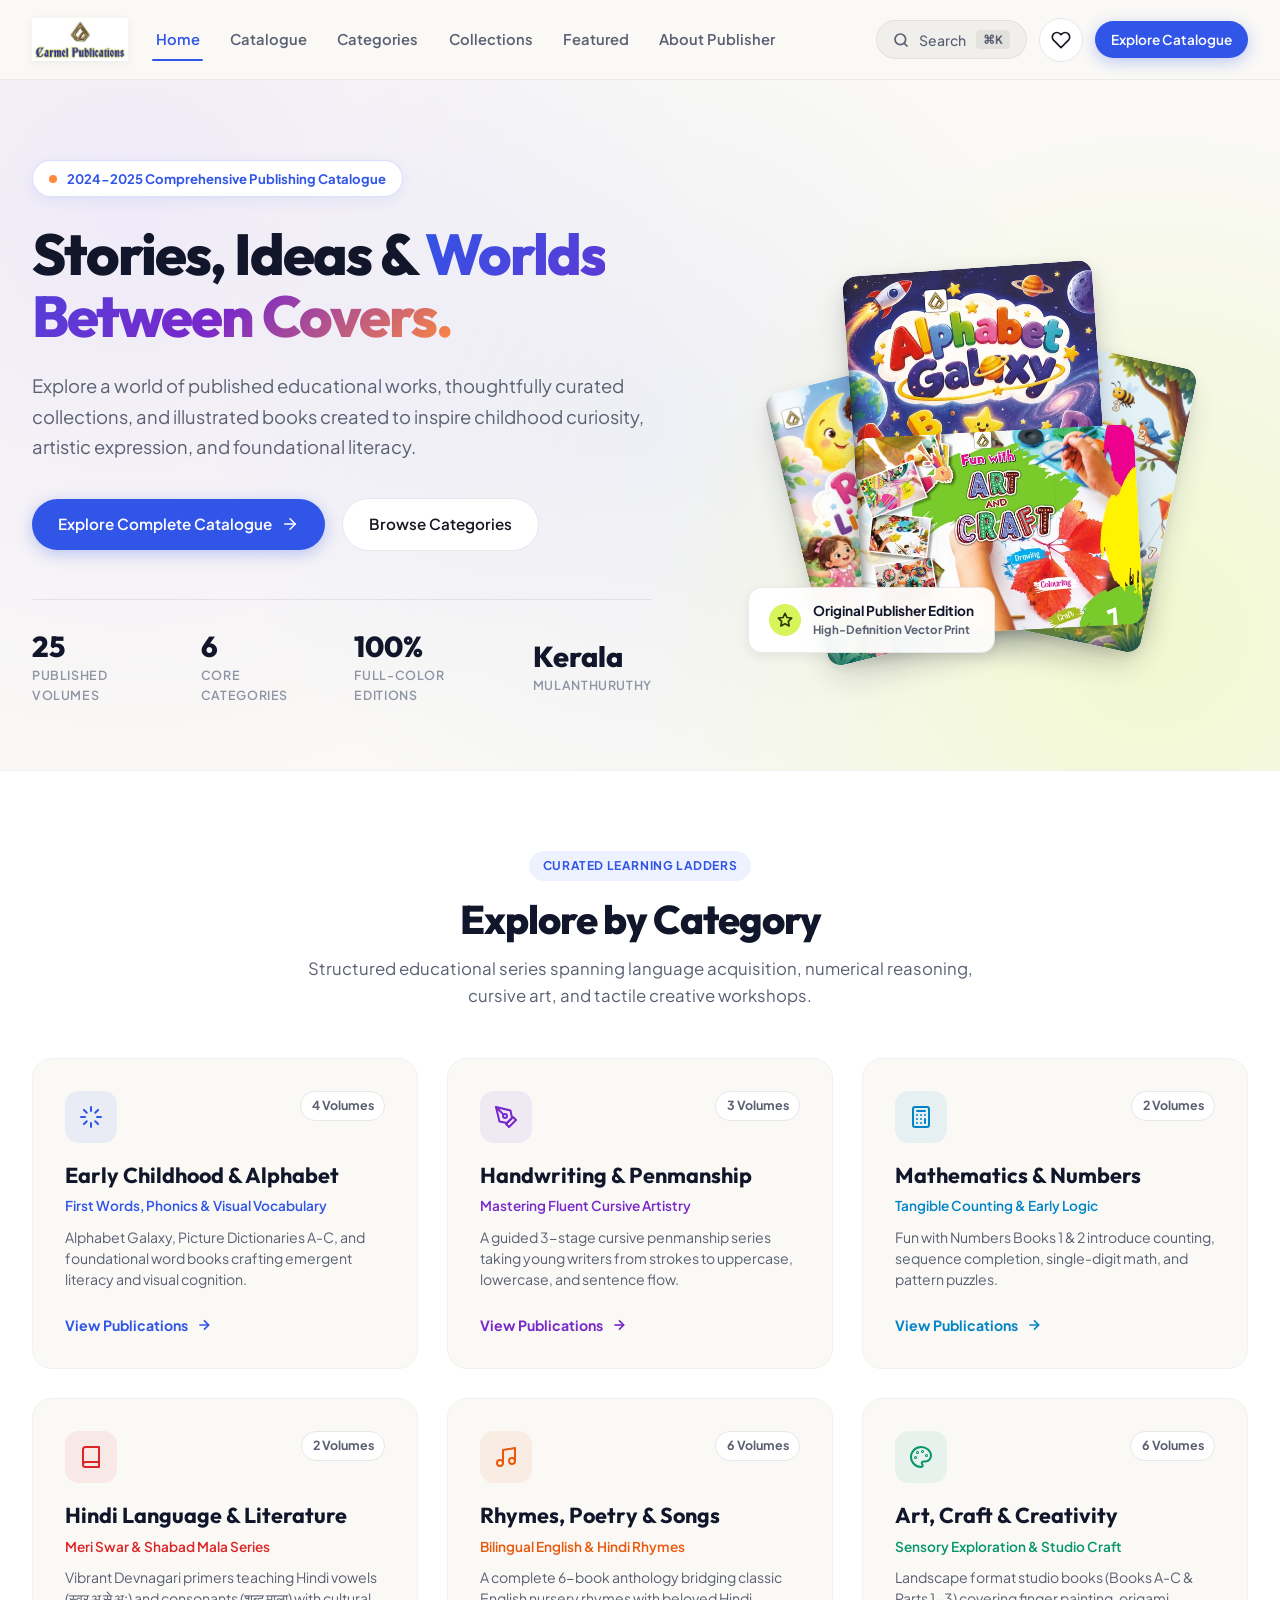
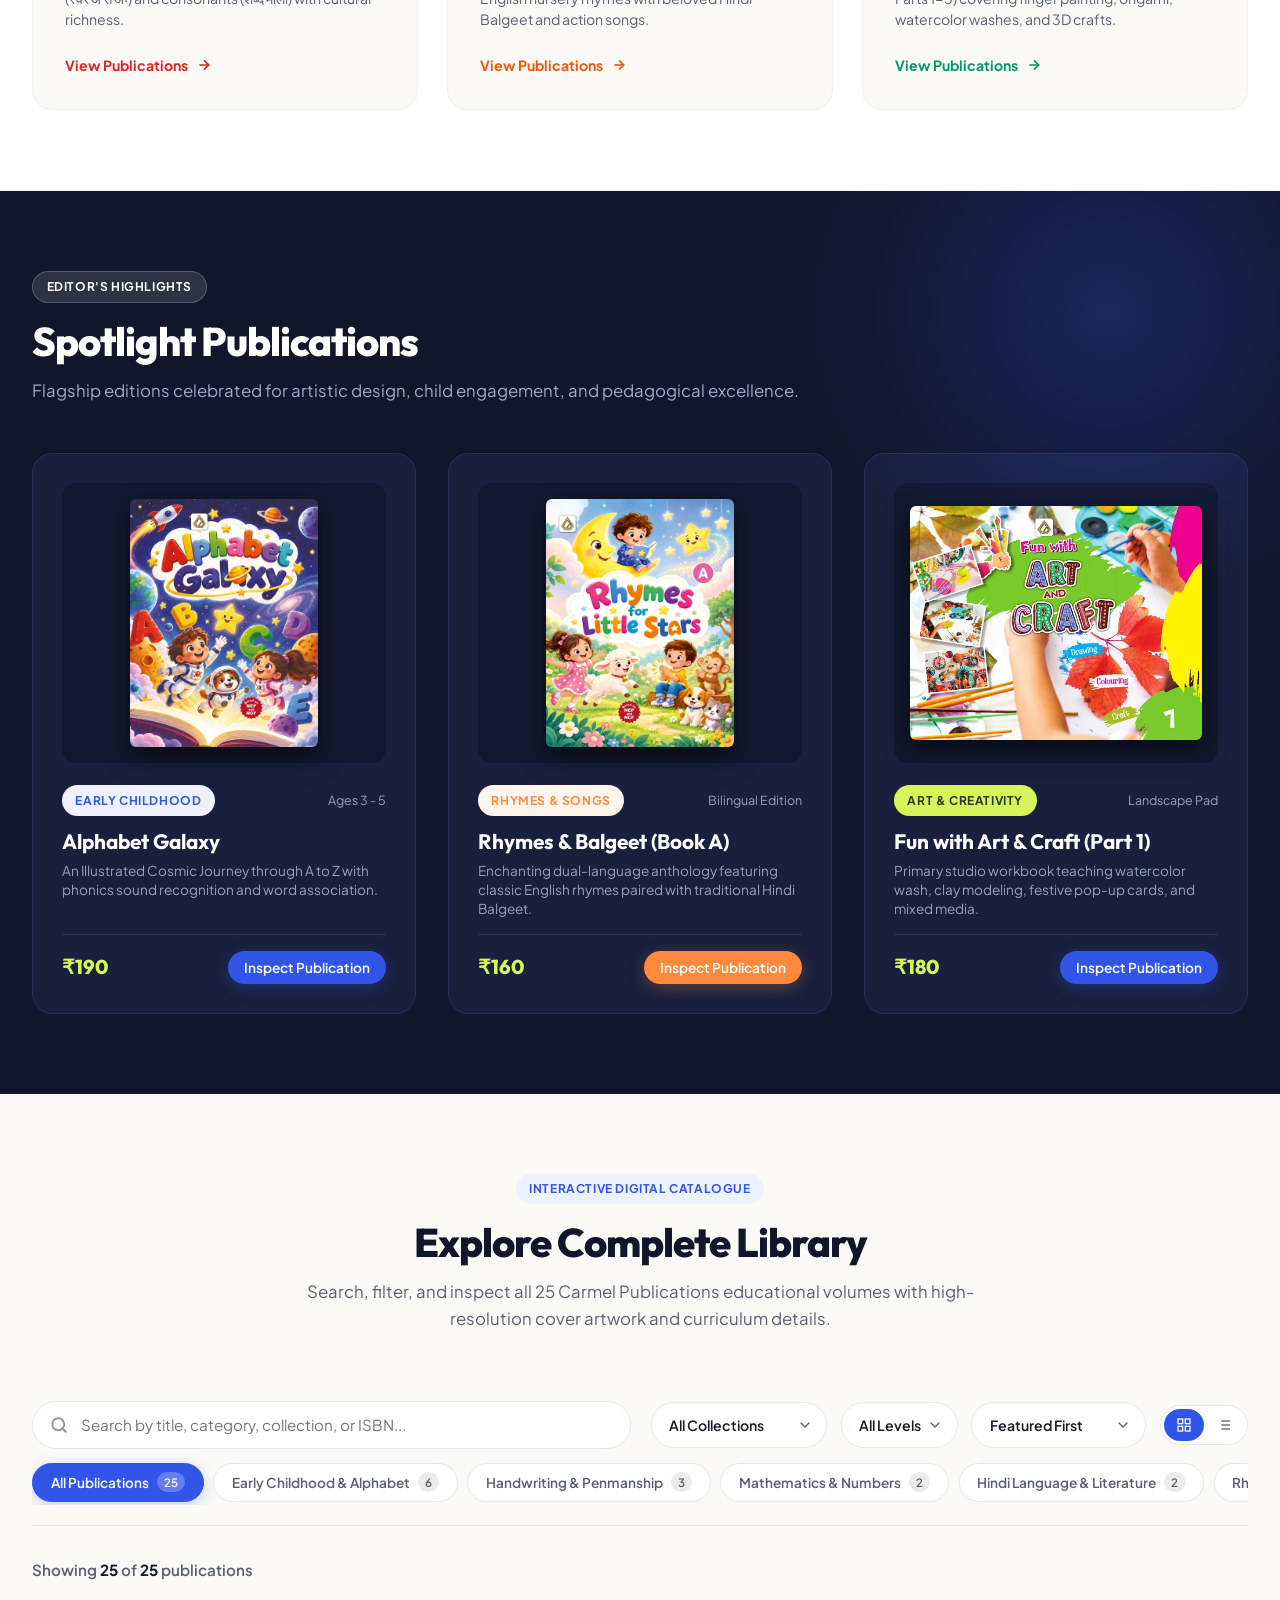
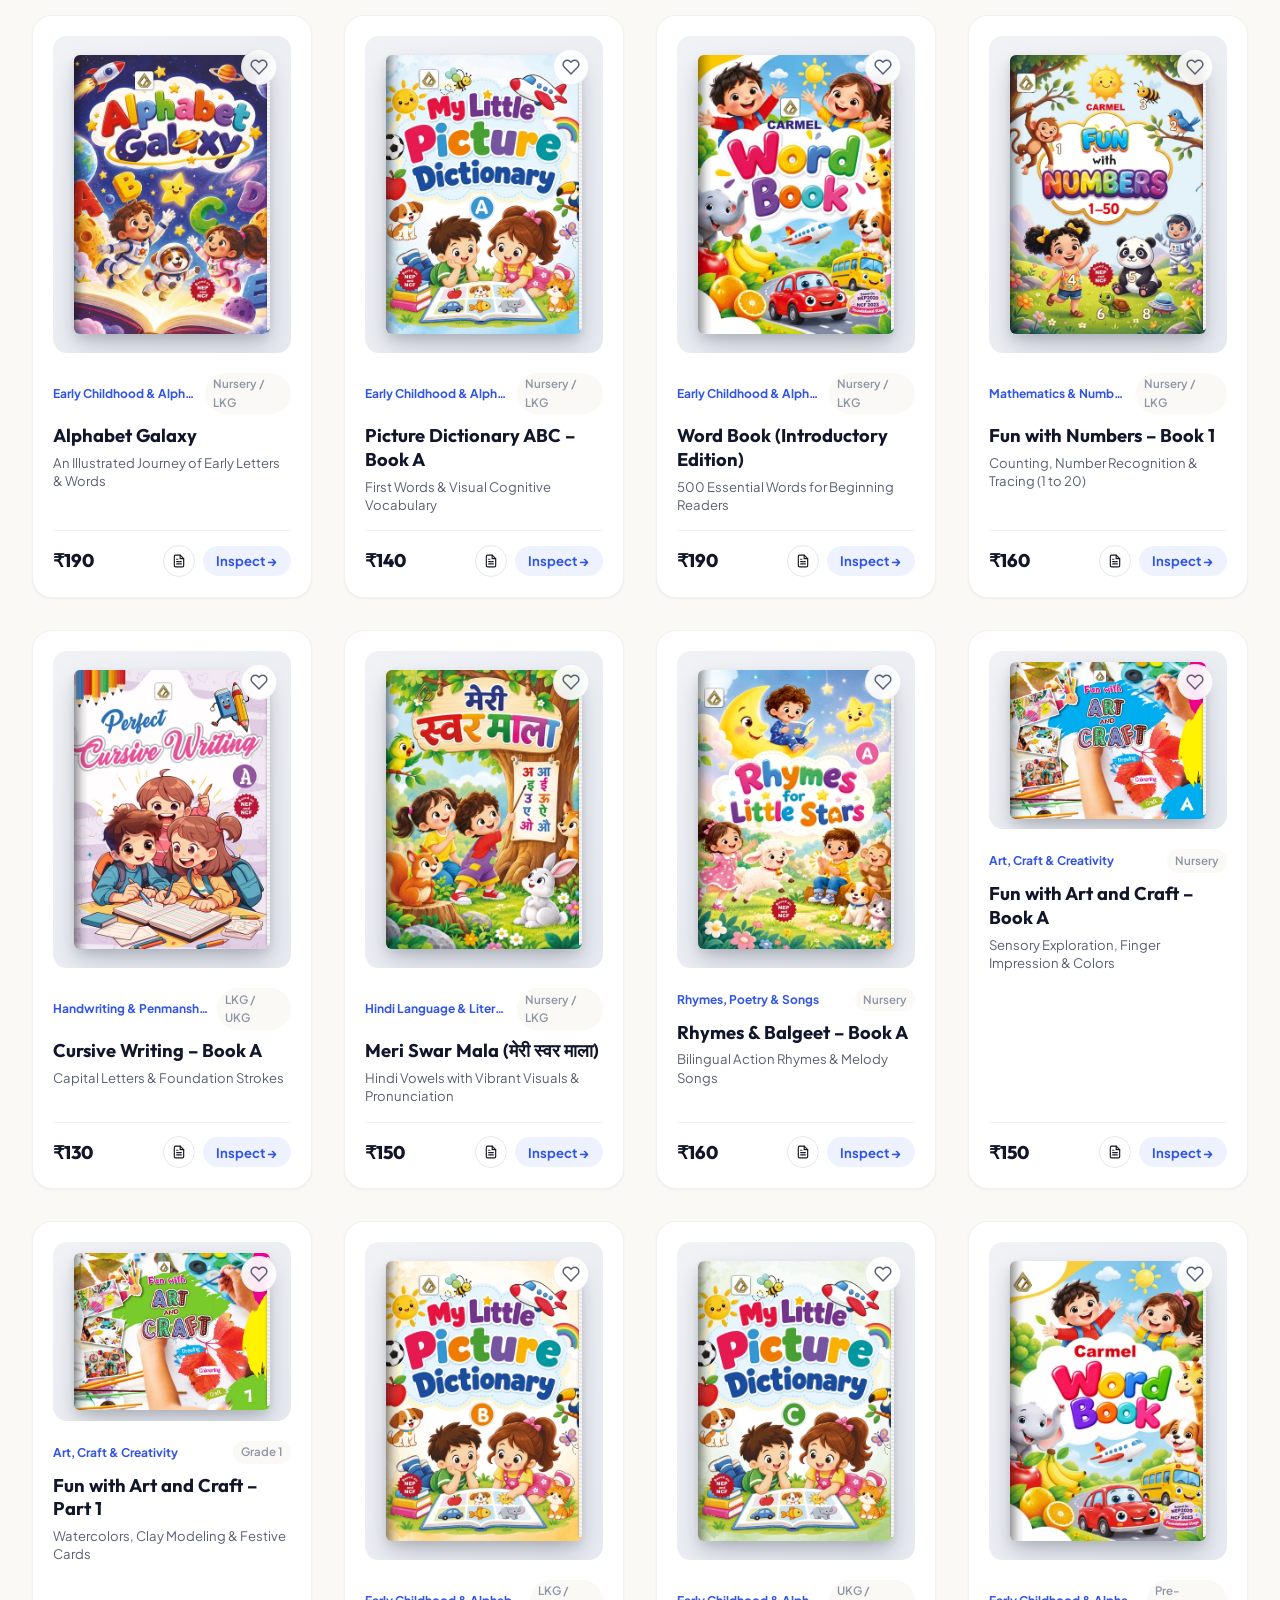
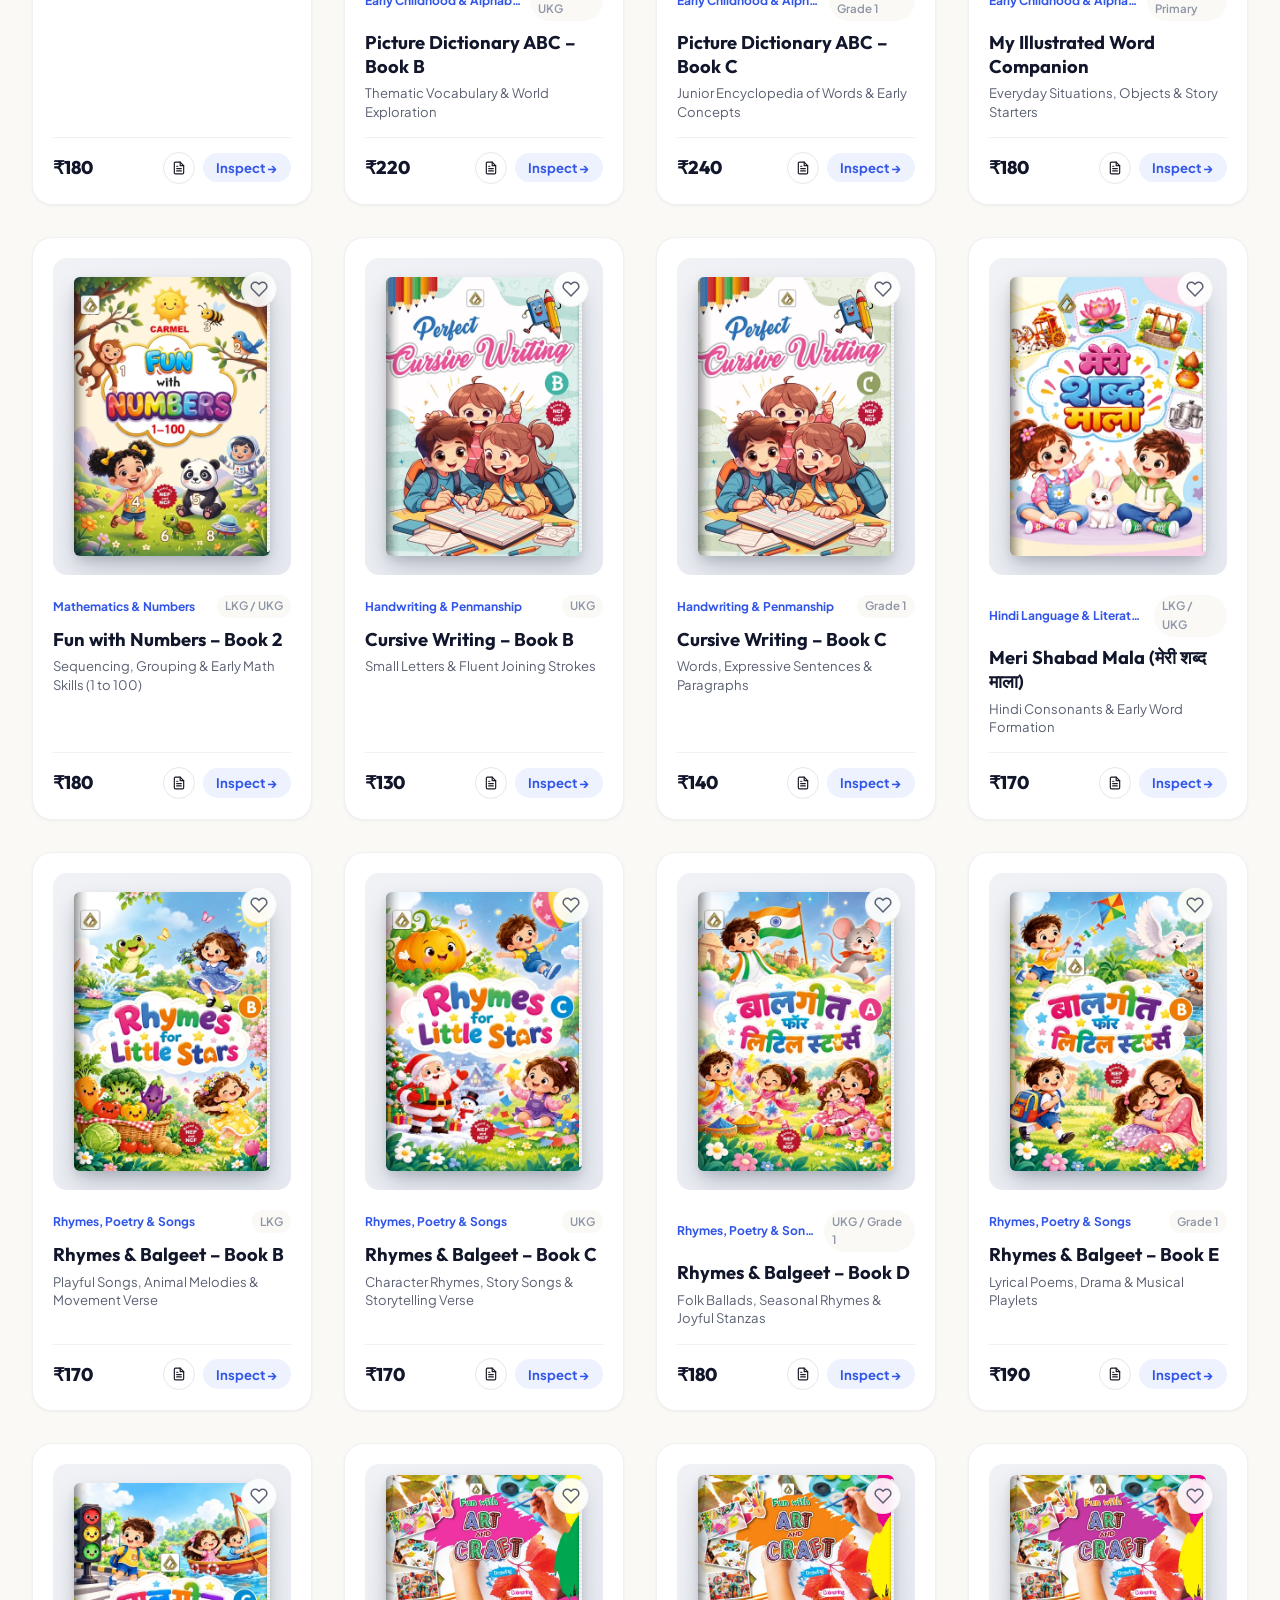
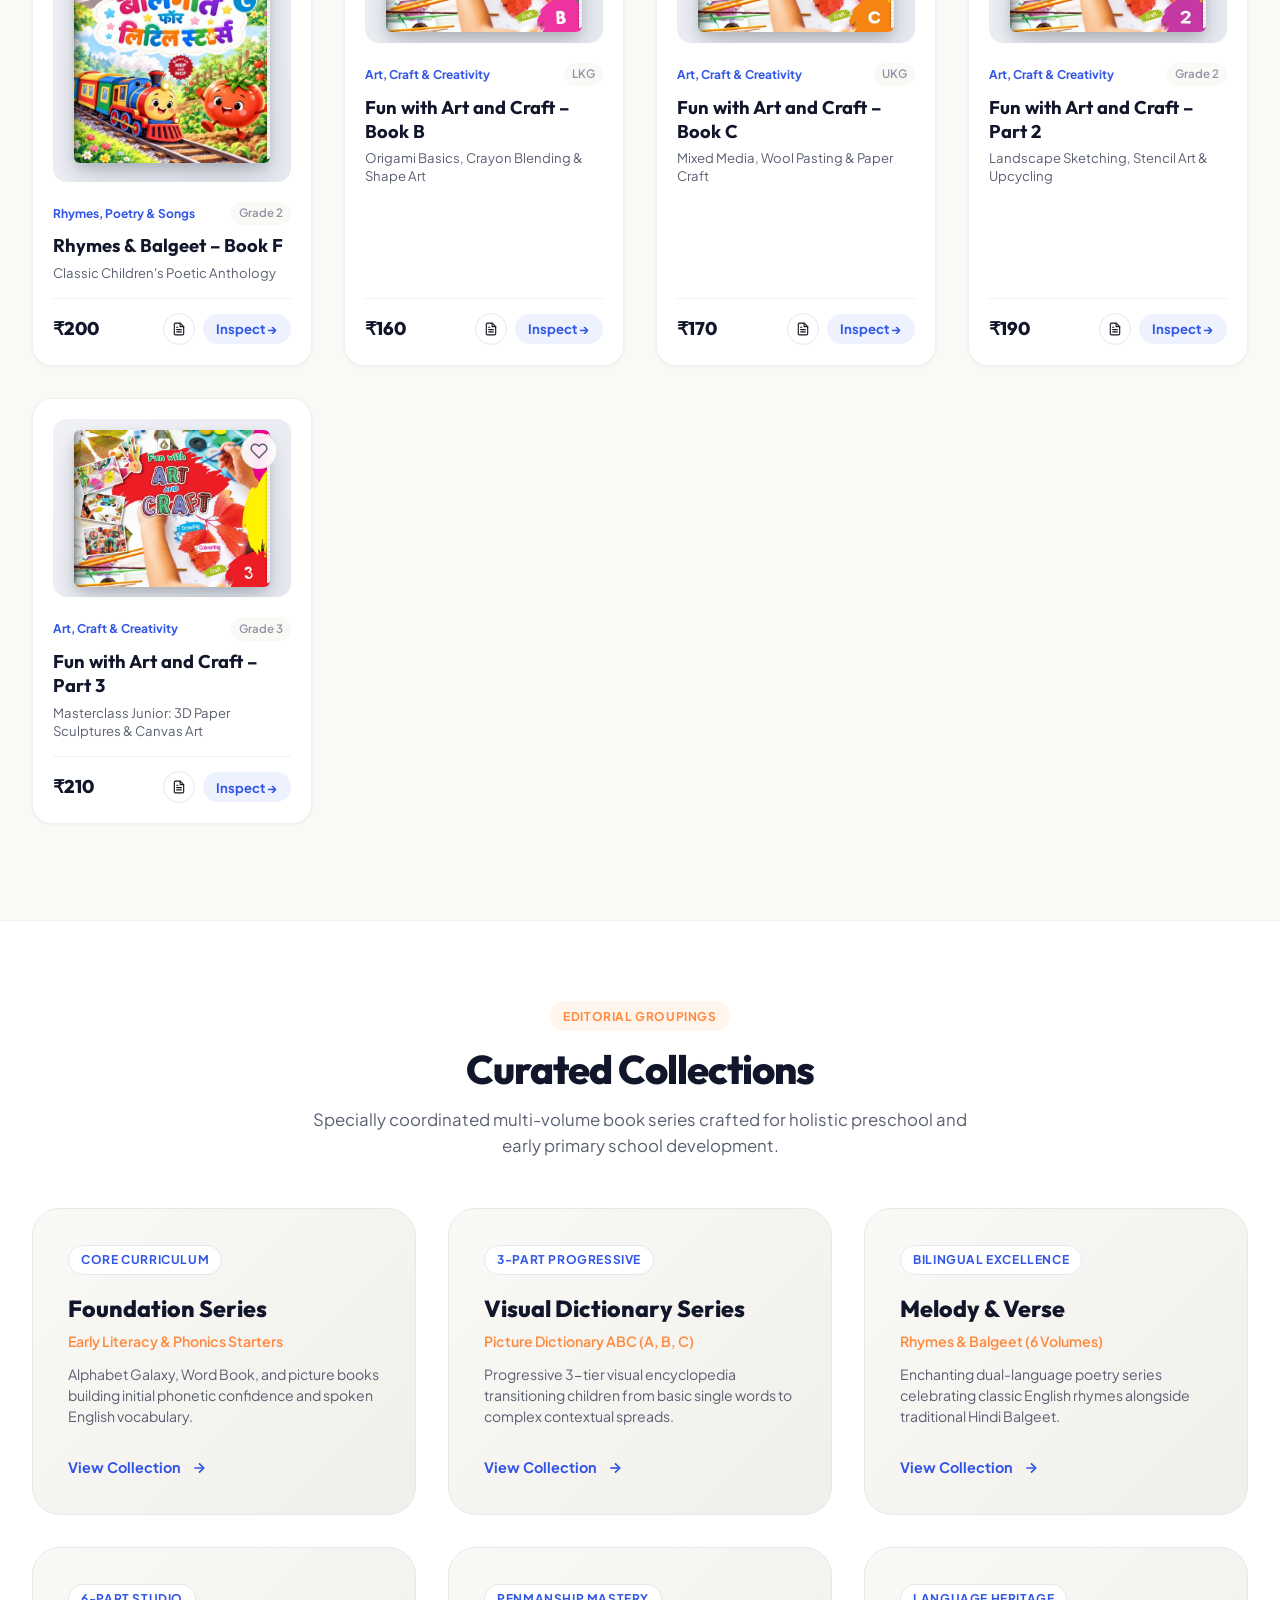
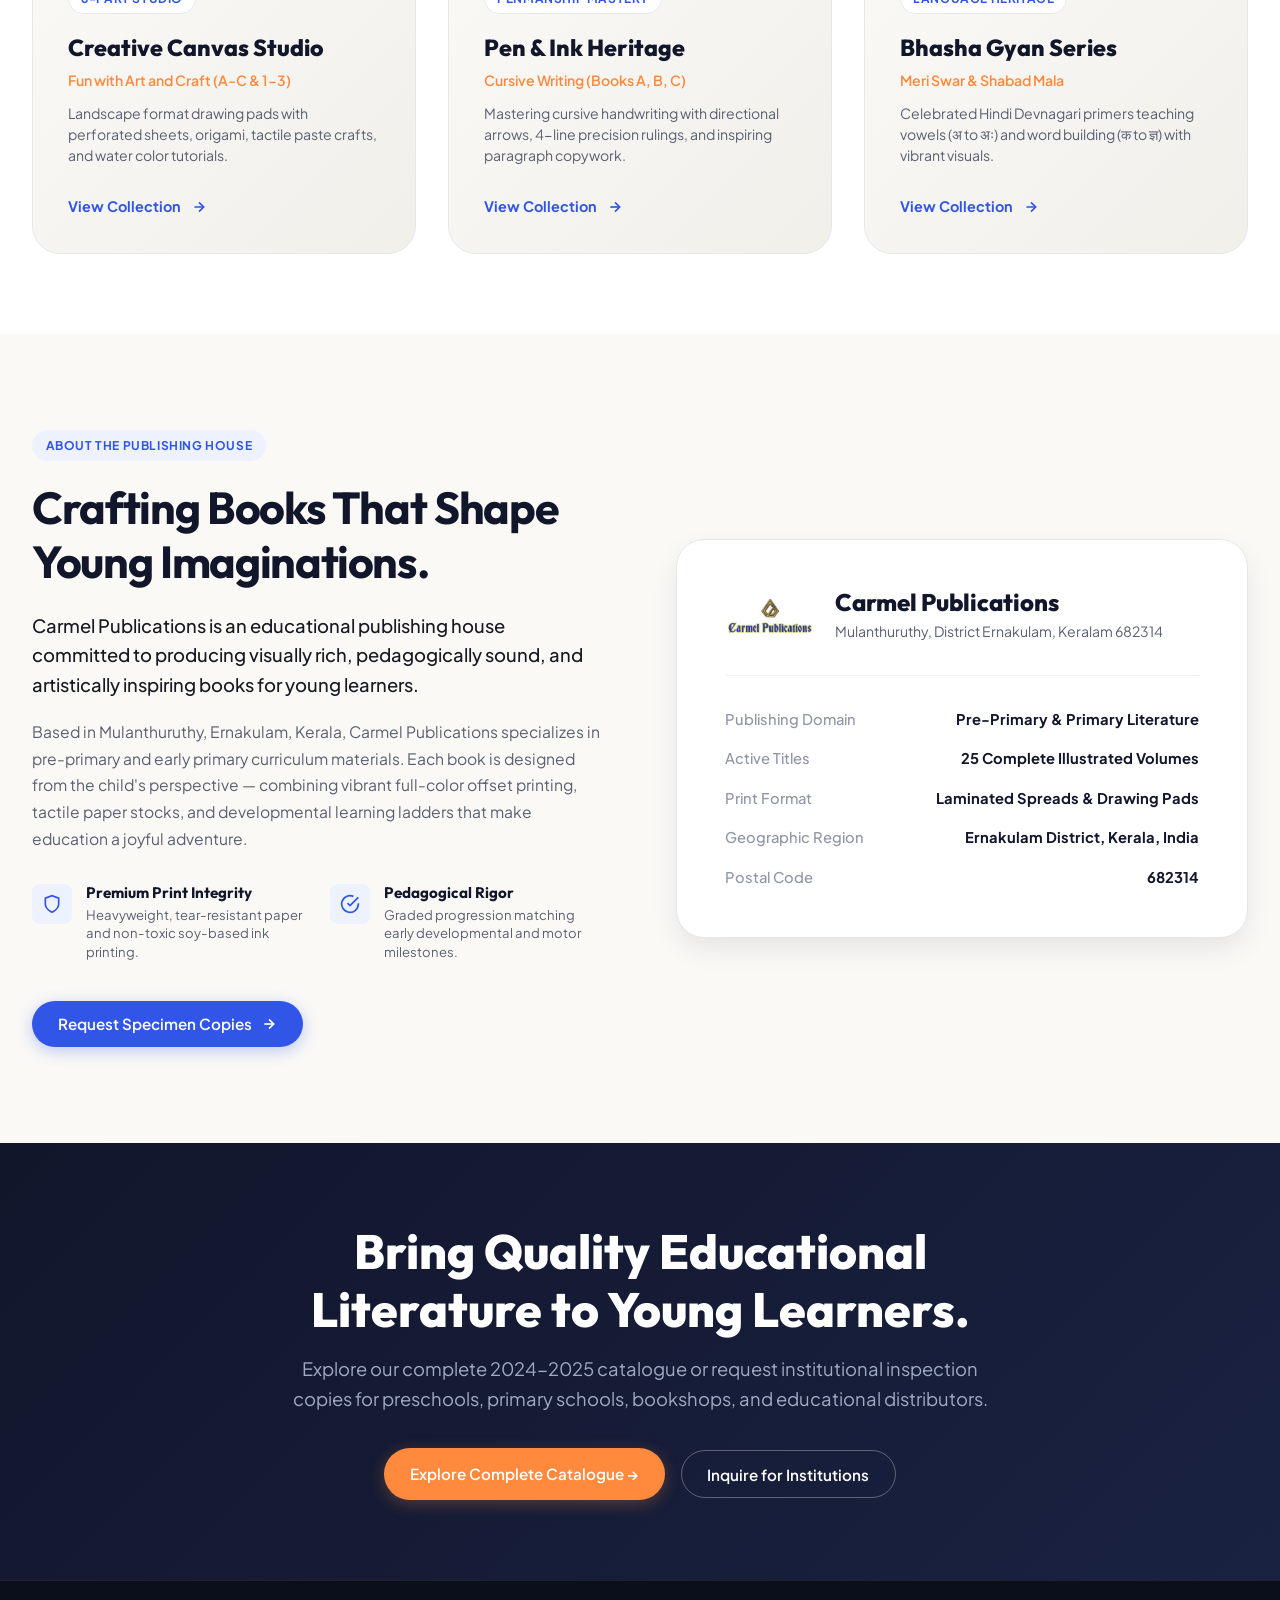
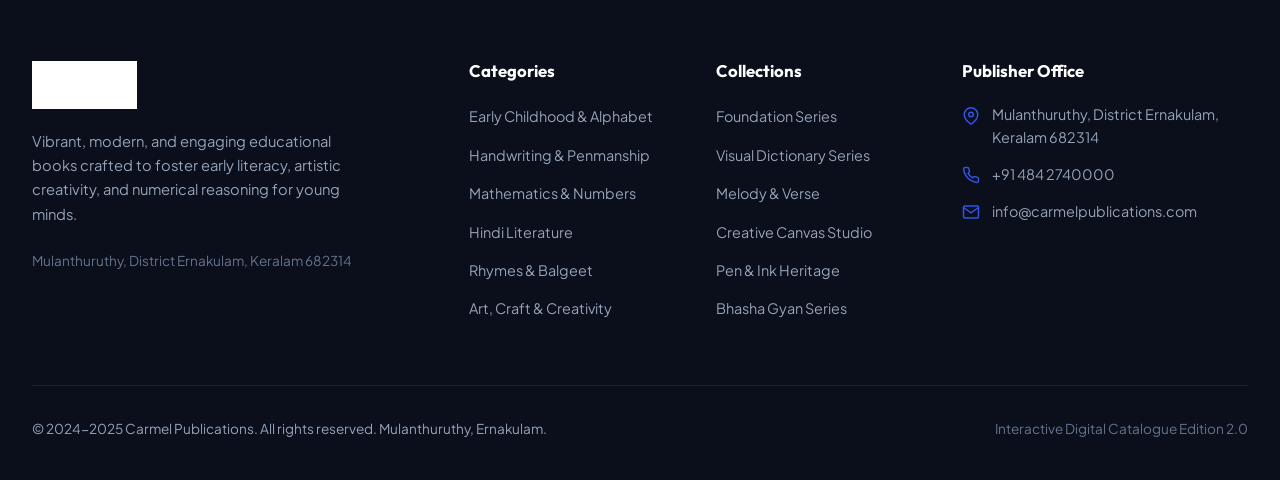
==== index.html @ 53c9f56e "Initial commit: Carmel Publications interactive modern catalog website" ====
<!DOCTYPE html>
<html lang="en">

<head>
  <meta charset="UTF-8">
  <meta name="viewport" content="width=device-width, initial-scale=1.0">
  <title>Carmel Publications | Interactive Digital Book Catalogue</title>
  <meta name="description"
    content="Discover Carmel Publications' vibrant catalog of educational books, early learning primers, handwriting series, mathematics, bilingual rhymes, and creative art & craft volumes.">
  <meta name="keywords"
    content="Carmel Publications, Book Catalogue, Early Childhood, Alphabet Galaxy, Children's Books, Art and Craft, Rhymes, Ernakulam, Kerala">
  <meta property="og:title" content="Carmel Publications - Modern Interactive Book Catalogue">
  <meta property="og:description"
    content="Explore our rich collection of children's literature, foundational literacy, and creative learning publications.">
  <meta property="og:image" content="assets/img/logo.png">
  <meta property="og:type" content="website">

  <!-- Google Fonts: Outfit (Display) & Plus Jakarta Sans (Body) -->
  <link rel="preconnect" href="https://fonts.googleapis.com">
  <link rel="preconnect" href="https://fonts.gstatic.com" crossorigin>
  <link
    href="https://fonts.googleapis.com/css2?family=Outfit:wght@400;500;600;700;800&family=Plus+Jakarta+Sans:wght@400;500;600;700&display=swap"
    rel="stylesheet">

  <!-- Core Stylesheet -->
  <link rel="stylesheet" href="css/style.css">
  <link rel="icon" type="image/png" href="assets/img/logo.png">
</head>

<body>

  <!-- ==========================================================================
       Global Header
       ========================================================================== -->
  <header class="site-header">
    <div class="container header-inner">
      <div class="header-left-group">
        <!-- Brand Logo -->
        <a href="#home" class="brand-logo-link" aria-label="Carmel Publications Home">
          <img src="assets/img/logo.png" alt="Carmel Publications Logo" class="brand-logo-img">
        </a>

        <!-- Desktop Navigation (positioned right next to Logo) -->
        <nav class="desktop-nav" aria-label="Main Navigation">
          <ul class="nav-links">
            <li><a href="#home" class="nav-link active">Home</a></li>
            <li><a href="#catalogue" class="nav-link">Catalogue</a></li>
            <li><a href="#categories" class="nav-link">Categories</a></li>
            <li><a href="#collections" class="nav-link">Collections</a></li>
            <li><a href="#spotlight" class="nav-link">Featured</a></li>
            <li><a href="#about" class="nav-link">About Publisher</a></li>
          </ul>
        </nav>
      </div>

      <!-- Right Side Header Actions -->
      <div class="header-actions">
          <!-- Quick Search Button -->
          <button class="search-trigger-btn" id="searchTriggerBtn" title="Search Catalogue (Ctrl+K)">
            <svg width="16" height="16" viewBox="0 0 24 24" fill="none" stroke="currentColor" stroke-width="2.5"
              stroke-linecap="round" stroke-linejoin="round">
              <circle cx="11" cy="11" r="8"></circle>
              <line x1="21" y1="21" x2="16.65" y2="16.65"></line>
            </svg>
            <span>Search</span>
            <span class="kbd-shortcut">⌘K</span>
          </button>

          <!-- Saved / Reading List Button -->
          <button class="btn-icon saved-btn" id="savedBooksBtn" title="View Reading List">
            <svg width="20" height="20" viewBox="0 0 24 24" fill="none" stroke="currentColor" stroke-width="2"
              stroke-linecap="round" stroke-linejoin="round">
              <path
                d="M20.84 4.61a5.5 5.5 0 0 0-7.78 0L12 5.67l-1.06-1.06a5.5 5.5 0 0 0-7.78 7.78l1.06 1.06L12 21.23l7.78-7.78 1.06-1.06a5.5 5.5 0 0 0 0-7.78z">
              </path>
            </svg>
            <span class="saved-count-pill" id="savedCountBadge" style="display: none;">0</span>
          </button>

          <!-- Explore Catalogue CTA -->
          <a href="#catalogue" class="btn btn-primary btn-sm">Explore Catalogue</a>

          <!-- Mobile Menu Toggle -->
          <button class="mobile-menu-toggle" id="mobileMenuBtn" aria-label="Open Mobile Menu">
            <svg width="24" height="24" viewBox="0 0 24 24" fill="none" stroke="currentColor" stroke-width="2"
              stroke-linecap="round" stroke-linejoin="round">
              <line x1="3" y1="12" x2="21" y2="12"></line>
              <line x1="3" y1="6" x2="21" y2="6"></line>
              <line x1="3" y1="18" x2="21" y2="18"></line>
            </svg>
          </button>
        </div>
      </div>
    </header>

  <main>
    <!-- ==========================================================================
         Hero Section (Module 4.2)
         ========================================================================== -->
    <section class="hero-section" id="home">
      <div class="container hero-grid">
        <div class="hero-content">
          <div class="hero-pill-badge">
            <span class="dot"></span>
            <span>2024-2025 Comprehensive Publishing Catalogue</span>
          </div>

          <h1 class="hero-title">
            Stories, Ideas & <span class="gradient-text">Worlds Between Covers.</span>
          </h1>

          <p class="hero-description">
            Explore a world of published educational works, thoughtfully curated collections, and illustrated books
            created to inspire childhood curiosity, artistic expression, and foundational literacy.
          </p>

          <div class="hero-cta-group">
            <a href="#catalogue" class="btn btn-primary">
              <span>Explore Complete Catalogue</span>
              <svg width="18" height="18" viewBox="0 0 24 24" fill="none" stroke="currentColor" stroke-width="2"
                stroke-linecap="round" stroke-linejoin="round">
                <line x1="5" y1="12" x2="19" y2="12"></line>
                <polyline points="12 5 19 12 12 19"></polyline>
              </svg>
            </a>
            <a href="#categories" class="btn btn-outline">
              <span>Browse Categories</span>
            </a>
          </div>

          <div class="hero-stats-strip">
            <div class="stat-item">
              <span class="stat-number">25</span>
              <span class="stat-label">Published Volumes</span>
            </div>
            <div class="stat-item">
              <span class="stat-number">6</span>
              <span class="stat-label">Core Categories</span>
            </div>
            <div class="stat-item">
              <span class="stat-number">100%</span>
              <span class="stat-label">Full-Color Editions</span>
            </div>
            <div class="stat-item">
              <span class="stat-number">Kerala</span>
              <span class="stat-label">Mulanthuruthy</span>
            </div>
          </div>
        </div>

        <!-- 3D Interactive Book Showcase -->
        <div class="hero-visual">
          <div class="hero-book-showcase">
            <!-- Left Card: Rhymes & Balgeet -->
            <div class="floating-card card-left" onclick="window.CarmelApp.openBookModal('rhymes-balgeet-a')"
              title="Inspect Rhymes & Balgeet">
              <img src="assets/covers/front/rhymes-balgeet-a.webp" alt="Rhymes & Balgeet Book A" />
            </div>

            <!-- Center Primary Card: Alphabet Galaxy -->
            <div class="floating-card card-primary" onclick="window.CarmelApp.openBookModal('alphabet-galaxy')"
              title="Inspect Alphabet Galaxy">
              <img src="assets/covers/front/alphabet-galaxy.webp" alt="Alphabet Galaxy Cover" />
            </div>

            <!-- Right Card: Fun with Numbers -->
            <div class="floating-card card-right" onclick="window.CarmelApp.openBookModal('fun-with-numbers-1')"
              title="Inspect Fun with Numbers">
              <img src="assets/covers/front/fun-with-numbers-1.webp" alt="Fun with Numbers Book 1" />
            </div>

            <!-- Bottom Landscape Card: Fun with Art and Craft -->
            <div class="floating-card card-back" onclick="window.CarmelApp.openBookModal('art-craft-1')"
              title="Inspect Fun with Art and Craft">
              <img src="assets/covers/front/art-craft-1.webp" alt="Fun with Art & Craft Part 1" />
            </div>

            <div class="hero-curated-tag">
              <div class="icon-circle">
                <svg width="16" height="16" viewBox="0 0 24 24" fill="none" stroke="currentColor" stroke-width="2.5"
                  stroke-linecap="round" stroke-linejoin="round">
                  <polygon
                    points="12 2 15.09 8.26 22 9.27 17 14.14 18.18 21.02 12 17.77 5.82 21.02 7 14.14 2 9.27 8.91 8.26 12 2">
                  </polygon>
                </svg>
              </div>
              <div>
                <div style="font-size: 0.85rem; font-weight: 700; color: var(--color-navy);">Original Publisher Edition
                </div>
                <div style="font-size: 0.72rem; color: var(--color-text-muted);">High-Definition Vector Print</div>
              </div>
            </div>
          </div>
        </div>
      </div>
    </section>

    <!-- ==========================================================================
         Browse by Category Section (Module 4.4)
         ========================================================================== -->
    <section class="categories-section" id="categories">
      <div class="container">
        <div class="section-header text-center">
          <span class="badge badge-primary section-badge">Curated Learning Ladders</span>
          <h2 class="section-title">Explore by Category</h2>
          <p class="section-subtitle">Structured educational series spanning language acquisition, numerical reasoning,
            cursive art, and tactile creative workshops.</p>
        </div>

        <div class="categories-grid">
          <!-- Category 1: Early Childhood -->
          <div class="category-card" style="--cat-accent: #3155E7; --cat-bg: rgba(49, 85, 231, 0.08);"
            onclick="window.CarmelApp.setCategory('early-childhood'); document.getElementById('catalogue').scrollIntoView({behavior: 'smooth'});">
            <div class="cat-top">
              <div class="cat-icon-box">
                <svg width="24" height="24" viewBox="0 0 24 24" fill="none" stroke="currentColor" stroke-width="2"
                  stroke-linecap="round" stroke-linejoin="round">
                  <path
                    d="M12 2v4M12 18v4M4.93 4.93l2.83 2.83M16.24 16.24l2.83 2.83M2 12h4M18 12h4M4.93 19.07l2.83-2.83M16.24 7.76l2.83-2.83">
                  </path>
                </svg>
              </div>
              <span class="cat-count-pill">4 Volumes</span>
            </div>
            <div>
              <h3 class="cat-title">Early Childhood & Alphabet</h3>
              <div class="cat-tagline">First Words, Phonics & Visual Vocabulary</div>
              <p class="cat-desc">Alphabet Galaxy, Picture Dictionaries A-C, and foundational word books crafting
                emergent literacy and visual cognition.</p>
            </div>
            <div class="cat-explore-link">
              <span>View Publications</span>
              <svg width="16" height="16" viewBox="0 0 24 24" fill="none" stroke="currentColor" stroke-width="2.5">
                <line x1="5" y1="12" x2="19" y2="12"></line>
                <polyline points="12 5 19 12 12 19"></polyline>
              </svg>
            </div>
          </div>

          <!-- Category 2: Handwriting -->
          <div class="category-card" style="--cat-accent: #7928CA; --cat-bg: rgba(121, 40, 202, 0.08);"
            onclick="window.CarmelApp.setCategory('handwriting'); document.getElementById('catalogue').scrollIntoView({behavior: 'smooth'});">
            <div class="cat-top">
              <div class="cat-icon-box">
                <svg width="24" height="24" viewBox="0 0 24 24" fill="none" stroke="currentColor" stroke-width="2"
                  stroke-linecap="round" stroke-linejoin="round">
                  <path d="M12 19l7-7 3 3-7 7-3-3z"></path>
                  <path d="M18 13l-1.5-7.5L2 2l3.5 14.5L13 18l5-5z"></path>
                  <path d="M2 2l7.586 7.586"></path>
                  <circle cx="11" cy="11" r="2"></circle>
                </svg>
              </div>
              <span class="cat-count-pill">3 Volumes</span>
            </div>
            <div>
              <h3 class="cat-title">Handwriting & Penmanship</h3>
              <div class="cat-tagline">Mastering Fluent Cursive Artistry</div>
              <p class="cat-desc">A guided 3-stage cursive penmanship series taking young writers from strokes to
                uppercase, lowercase, and sentence flow.</p>
            </div>
            <div class="cat-explore-link">
              <span>View Publications</span>
              <svg width="16" height="16" viewBox="0 0 24 24" fill="none" stroke="currentColor" stroke-width="2.5">
                <line x1="5" y1="12" x2="19" y2="12"></line>
                <polyline points="12 5 19 12 12 19"></polyline>
              </svg>
            </div>
          </div>

          <!-- Category 3: Mathematics -->
          <div class="category-card" style="--cat-accent: #0284C7; --cat-bg: rgba(2, 132, 199, 0.08);"
            onclick="window.CarmelApp.setCategory('mathematics'); document.getElementById('catalogue').scrollIntoView({behavior: 'smooth'});">
            <div class="cat-top">
              <div class="cat-icon-box">
                <svg width="24" height="24" viewBox="0 0 24 24" fill="none" stroke="currentColor" stroke-width="2"
                  stroke-linecap="round" stroke-linejoin="round">
                  <rect x="4" y="2" width="16" height="20" rx="2"></rect>
                  <line x1="8" y1="6" x2="16" y2="6"></line>
                  <line x1="16" y1="14" x2="16" y2="18"></line>
                  <path d="M16 10h.01"></path>
                  <path d="M12 10h.01"></path>
                  <path d="M8 10h.01"></path>
                  <path d="M12 14h.01"></path>
                  <path d="M8 14h.01"></path>
                  <path d="M12 18h.01"></path>
                  <path d="M8 18h.01"></path>
                </svg>
              </div>
              <span class="cat-count-pill">2 Volumes</span>
            </div>
            <div>
              <h3 class="cat-title">Mathematics & Numbers</h3>
              <div class="cat-tagline">Tangible Counting & Early Logic</div>
              <p class="cat-desc">Fun with Numbers Books 1 & 2 introduce counting, sequence completion, single-digit
                math, and pattern puzzles.</p>
            </div>
            <div class="cat-explore-link">
              <span>View Publications</span>
              <svg width="16" height="16" viewBox="0 0 24 24" fill="none" stroke="currentColor" stroke-width="2.5">
                <line x1="5" y1="12" x2="19" y2="12"></line>
                <polyline points="12 5 19 12 12 19"></polyline>
              </svg>
            </div>
          </div>

          <!-- Category 4: Hindi Language -->
          <div class="category-card" style="--cat-accent: #DC2626; --cat-bg: rgba(220, 38, 38, 0.08);"
            onclick="window.CarmelApp.setCategory('hindi-literature'); document.getElementById('catalogue').scrollIntoView({behavior: 'smooth'});">
            <div class="cat-top">
              <div class="cat-icon-box">
                <svg width="24" height="24" viewBox="0 0 24 24" fill="none" stroke="currentColor" stroke-width="2"
                  stroke-linecap="round" stroke-linejoin="round">
                  <path d="M4 19.5A2.5 2.5 0 0 1 6.5 17H20"></path>
                  <path d="M6.5 2H20v20H6.5A2.5 2.5 0 0 1 4 19.5v-15A2.5 2.5 0 0 1 6.5 2z"></path>
                </svg>
              </div>
              <span class="cat-count-pill">2 Volumes</span>
            </div>
            <div>
              <h3 class="cat-title">Hindi Language & Literature</h3>
              <div class="cat-tagline">Meri Swar & Shabad Mala Series</div>
              <p class="cat-desc">Vibrant Devnagari primers teaching Hindi vowels (स्वर अ से अः) and consonants (शब्द
                माला) with cultural richness.</p>
            </div>
            <div class="cat-explore-link">
              <span>View Publications</span>
              <svg width="16" height="16" viewBox="0 0 24 24" fill="none" stroke="currentColor" stroke-width="2.5">
                <line x1="5" y1="12" x2="19" y2="12"></line>
                <polyline points="12 5 19 12 12 19"></polyline>
              </svg>
            </div>
          </div>

          <!-- Category 5: Rhymes & Balgeet -->
          <div class="category-card" style="--cat-accent: #EA580C; --cat-bg: rgba(234, 88, 12, 0.08);"
            onclick="window.CarmelApp.setCategory('rhymes-poetry'); document.getElementById('catalogue').scrollIntoView({behavior: 'smooth'});">
            <div class="cat-top">
              <div class="cat-icon-box">
                <svg width="24" height="24" viewBox="0 0 24 24" fill="none" stroke="currentColor" stroke-width="2"
                  stroke-linecap="round" stroke-linejoin="round">
                  <path d="M9 18V5l12-2v13"></path>
                  <circle cx="6" cy="18" r="3"></circle>
                  <circle cx="18" cy="16" r="3"></circle>
                </svg>
              </div>
              <span class="cat-count-pill">6 Volumes</span>
            </div>
            <div>
              <h3 class="cat-title">Rhymes, Poetry & Songs</h3>
              <div class="cat-tagline">Bilingual English & Hindi Rhymes</div>
              <p class="cat-desc">A complete 6-book anthology bridging classic English nursery rhymes with beloved Hindi
                Balgeet and action songs.</p>
            </div>
            <div class="cat-explore-link">
              <span>View Publications</span>
              <svg width="16" height="16" viewBox="0 0 24 24" fill="none" stroke="currentColor" stroke-width="2.5">
                <line x1="5" y1="12" x2="19" y2="12"></line>
                <polyline points="12 5 19 12 12 19"></polyline>
              </svg>
            </div>
          </div>

          <!-- Category 6: Art & Craft -->
          <div class="category-card" style="--cat-accent: #059669; --cat-bg: rgba(5, 150, 105, 0.08);"
            onclick="window.CarmelApp.setCategory('art-craft'); document.getElementById('catalogue').scrollIntoView({behavior: 'smooth'});">
            <div class="cat-top">
              <div class="cat-icon-box">
                <svg width="24" height="24" viewBox="0 0 24 24" fill="none" stroke="currentColor" stroke-width="2"
                  stroke-linecap="round" stroke-linejoin="round">
                  <circle cx="13.5" cy="6.5" r=".5"></circle>
                  <circle cx="17.5" cy="10.5" r=".5"></circle>
                  <circle cx="8.5" cy="7.5" r=".5"></circle>
                  <circle cx="6.5" cy="12.5" r=".5"></circle>
                  <path
                    d="M12 2C6.5 2 2 6.5 2 12s4.5 10 10 10c.926 0 1.648-.746 1.648-1.688 0-.437-.18-.835-.437-1.125-.29-.289-.438-.652-.438-1.125a1.64 1.64 0 0 1 1.668-1.668h1.996c3.051 0 5.555-2.503 5.555-5.554C21.965 6.012 17.461 2 12 2z">
                  </path>
                </svg>
              </div>
              <span class="cat-count-pill">6 Volumes</span>
            </div>
            <div>
              <h3 class="cat-title">Art, Craft & Creativity</h3>
              <div class="cat-tagline">Sensory Exploration & Studio Craft</div>
              <p class="cat-desc">Landscape format studio books (Books A-C & Parts 1-3) covering finger painting,
                origami, watercolor washes, and 3D crafts.</p>
            </div>
            <div class="cat-explore-link">
              <span>View Publications</span>
              <svg width="16" height="16" viewBox="0 0 24 24" fill="none" stroke="currentColor" stroke-width="2.5">
                <line x1="5" y1="12" x2="19" y2="12"></line>
                <polyline points="12 5 19 12 12 19"></polyline>
              </svg>
            </div>
          </div>
        </div>
      </div>
    </section>

    <!-- ==========================================================================
         Featured Publications Spotlight (Module 4.3)
         ========================================================================== -->
    <section class="spotlight-section" id="spotlight">
      <div class="container">
        <div class="section-header">
          <span class="badge badge-navy section-badge">Editor's Highlights</span>
          <h2 class="section-title">Spotlight Publications</h2>
          <p class="section-subtitle">Flagship editions celebrated for artistic design, child engagement, and
            pedagogical excellence.</p>
        </div>

        <div class="spotlight-grid">
          <!-- Spotlight 1 -->
          <div class="spotlight-card" onclick="window.CarmelApp.openBookModal('alphabet-galaxy')">
            <div class="spotlight-cover-wrap">
              <img src="assets/covers/front/alphabet-galaxy.webp" alt="Alphabet Galaxy" class="spotlight-cover-img" />
            </div>
            <div class="spotlight-meta-pill">
              <span class="badge badge-primary">Early Childhood</span>
              <span style="font-size: 0.78rem; color: #94A3B8;">Ages 3 - 5</span>
            </div>
            <h3 class="spotlight-title">Alphabet Galaxy</h3>
            <p class="spotlight-sub">An Illustrated Cosmic Journey through A to Z with phonics sound recognition and
              word association.</p>
            <div class="spotlight-footer">
              <span class="spotlight-price">₹190</span>
              <button class="btn btn-primary btn-sm">Inspect Publication</button>
            </div>
          </div>

          <!-- Spotlight 2 -->
          <div class="spotlight-card" onclick="window.CarmelApp.openBookModal('rhymes-balgeet-a')">
            <div class="spotlight-cover-wrap">
              <img src="assets/covers/front/rhymes-balgeet-a.webp" alt="Rhymes & Balgeet" class="spotlight-cover-img" />
            </div>
            <div class="spotlight-meta-pill">
              <span class="badge badge-secondary">Rhymes & Songs</span>
              <span style="font-size: 0.78rem; color: #94A3B8;">Bilingual Edition</span>
            </div>
            <h3 class="spotlight-title">Rhymes & Balgeet (Book A)</h3>
            <p class="spotlight-sub">Enchanting dual-language anthology featuring classic English rhymes paired with
              traditional Hindi Balgeet.</p>
            <div class="spotlight-footer">
              <span class="spotlight-price">₹160</span>
              <button class="btn btn-secondary btn-sm">Inspect Publication</button>
            </div>
          </div>

          <!-- Spotlight 3 -->
          <div class="spotlight-card" onclick="window.CarmelApp.openBookModal('art-craft-1')">
            <div class="spotlight-cover-wrap">
              <img src="assets/covers/front/art-craft-1.webp" alt="Fun with Art and Craft"
                class="spotlight-cover-img" />
            </div>
            <div class="spotlight-meta-pill">
              <span class="badge badge-accent">Art & Creativity</span>
              <span style="font-size: 0.78rem; color: #94A3B8;">Landscape Pad</span>
            </div>
            <h3 class="spotlight-title">Fun with Art & Craft (Part 1)</h3>
            <p class="spotlight-sub">Primary studio workbook teaching watercolor wash, clay modeling, festive pop-up
              cards, and mixed media.</p>
            <div class="spotlight-footer">
              <span class="spotlight-price">₹180</span>
              <button class="btn btn-primary btn-sm">Inspect Publication</button>
            </div>
          </div>
        </div>
      </div>
    </section>

    <!-- ==========================================================================
         Module B — Interactive Book Catalogue
         ========================================================================== -->
    <section class="catalogue-section" id="catalogue">
      <div class="container">
        <div class="section-header text-center">
          <span class="badge badge-primary section-badge">Interactive Digital Catalogue</span>
          <h2 class="section-title">Explore Complete Library</h2>
          <p class="section-subtitle">Search, filter, and inspect all 25 Carmel Publications educational volumes with
            high-resolution cover artwork and curriculum details.</p>
        </div>

        <!-- Sticky Controls Bar -->
        <div class="catalogue-controls-wrapper">
          <div class="search-and-filter-bar">
            <!-- Search Input -->
            <div class="search-input-box">
              <svg width="18" height="18" viewBox="0 0 24 24" fill="none" stroke="currentColor" stroke-width="2.5"
                stroke-linecap="round" stroke-linejoin="round">
                <circle cx="11" cy="11" r="8"></circle>
                <line x1="21" y1="21" x2="16.65" y2="16.65"></line>
              </svg>
              <input type="text" class="catalogue-search-input" id="catalogueSearchInput"
                placeholder="Search by title, category, collection, or ISBN..." autocomplete="off">
              <button class="search-clear-btn" id="searchClearBtn" title="Clear Search">
                <svg width="16" height="16" viewBox="0 0 24 24" fill="none" stroke="currentColor" stroke-width="2">
                  <line x1="18" y1="6" x2="6" y2="18"></line>
                  <line x1="6" y1="6" x2="18" y2="18"></line>
                </svg>
              </button>
            </div>

            <!-- Filter Dropdowns -->
            <div class="filter-dropdowns-group">
              <!-- Collection Filter -->
              <select class="custom-select" id="collectionSelect" aria-label="Filter by Collection">
                <option value="all">All Collections</option>
                <option value="foundation-series">Foundation Series</option>
                <option value="visual-dictionary">Visual Dictionary</option>
                <option value="melody-verse">Melody & Verse</option>
                <option value="creative-canvas">Creative Canvas</option>
                <option value="pen-heritage">Pen & Ink Heritage</option>
                <option value="bhasha-gyan">Bhasha Gyan</option>
              </select>

              <!-- Level Filter -->
              <select class="custom-select" id="levelSelect" aria-label="Filter by Grade Level">
                <option value="all">All Levels</option>
                <option value="nursery">Nursery</option>
                <option value="lkg">LKG</option>
                <option value="ukg">UKG</option>
                <option value="grade 1">Grade 1</option>
                <option value="grade 2">Grade 2</option>
                <option value="grade 3">Grade 3</option>
              </select>

              <!-- Sort Filter -->
              <select class="custom-select" id="sortSelect" aria-label="Sort Catalogue">
                <option value="featured">Featured First</option>
                <option value="title-asc">Title: A to Z</option>
                <option value="title-desc">Title: Z to A</option>
                <option value="price-low">Price: Low to High</option>
                <option value="rating">Top Rated</option>
              </select>

              <!-- View Mode Toggle -->
              <div class="view-toggle-group">
                <button class="view-toggle-btn active" id="viewGridBtn" title="Grid View">
                  <svg width="16" height="16" viewBox="0 0 24 24" fill="none" stroke="currentColor" stroke-width="2">
                    <rect x="3" y="3" width="7" height="7"></rect>
                    <rect x="14" y="3" width="7" height="7"></rect>
                    <rect x="14" y="14" width="7" height="7"></rect>
                    <rect x="3" y="14" width="7" height="7"></rect>
                  </svg>
                </button>
                <button class="view-toggle-btn" id="viewListBtn" title="List View">
                  <svg width="16" height="16" viewBox="0 0 24 24" fill="none" stroke="currentColor" stroke-width="2">
                    <line x1="8" y1="6" x2="21" y2="6"></line>
                    <line x1="8" y1="12" x2="21" y2="12"></line>
                    <line x1="8" y1="18" x2="21" y2="18"></line>
                    <line x1="3" y1="6" x2="3.01" y2="6"></line>
                    <line x1="3" y1="12" x2="3.01" y2="12"></line>
                    <line x1="3" y1="18" x2="3.01" y2="18"></line>
                  </svg>
                </button>
              </div>
            </div>
          </div>

          <!-- Category Filter Pills Strip -->
          <div class="category-pills-strip" id="categoryPillsStrip">
            <!-- Dynamically populated by js/app.js -->
          </div>
        </div>

        <!-- Active Filter Chips & Results Count -->
        <div class="results-meta-bar">
          <div class="results-count" id="resultsCountText">Showing <strong>25</strong> publications</div>
          <div class="active-chips-list" id="activeFilterChips"></div>
        </div>

        <!-- Books Grid Container -->
        <div class="books-grid" id="booksGrid">
          <!-- Dynamically populated by js/app.js -->
        </div>
      </div>
    </section>

    <!-- ==========================================================================
         Curated Collections Section (Module 7)
         ========================================================================== -->
    <section class="collections-section" id="collections">
      <div class="container">
        <div class="section-header text-center">
          <span class="badge badge-secondary section-badge">Editorial Groupings</span>
          <h2 class="section-title">Curated Collections</h2>
          <p class="section-subtitle">Specially coordinated multi-volume book series crafted for holistic preschool and
            early primary school development.</p>
        </div>

        <div class="collections-grid">
          <!-- Collection 1 -->
          <div class="collection-banner-card"
            onclick="window.CarmelApp.clearAllFilters(); document.getElementById('collectionSelect').value='foundation-series'; document.getElementById('collectionSelect').dispatchEvent(new Event('change')); document.getElementById('catalogue').scrollIntoView({behavior: 'smooth'});">
            <span class="collection-badge-tag">Core Curriculum</span>
            <div>
              <h3 class="collection-title">Foundation Series</h3>
              <div class="collection-tagline">Early Literacy & Phonics Starters</div>
              <p class="collection-desc">Alphabet Galaxy, Word Book, and picture books building initial phonetic
                confidence and spoken English vocabulary.</p>
            </div>
            <div class="collection-footer-cta">
              <span>View Collection</span>
              <svg width="16" height="16" viewBox="0 0 24 24" fill="none" stroke="currentColor" stroke-width="2.5">
                <line x1="5" y1="12" x2="19" y2="12"></line>
                <polyline points="12 5 19 12 12 19"></polyline>
              </svg>
            </div>
          </div>

          <!-- Collection 2 -->
          <div class="collection-banner-card"
            onclick="window.CarmelApp.clearAllFilters(); document.getElementById('collectionSelect').value='visual-dictionary'; document.getElementById('collectionSelect').dispatchEvent(new Event('change')); document.getElementById('catalogue').scrollIntoView({behavior: 'smooth'});">
            <span class="collection-badge-tag">3-Part Progressive</span>
            <div>
              <h3 class="collection-title">Visual Dictionary Series</h3>
              <div class="collection-tagline">Picture Dictionary ABC (A, B, C)</div>
              <p class="collection-desc">Progressive 3-tier visual encyclopedia transitioning children from basic single
                words to complex contextual spreads.</p>
            </div>
            <div class="collection-footer-cta">
              <span>View Collection</span>
              <svg width="16" height="16" viewBox="0 0 24 24" fill="none" stroke="currentColor" stroke-width="2.5">
                <line x1="5" y1="12" x2="19" y2="12"></line>
                <polyline points="12 5 19 12 12 19"></polyline>
              </svg>
            </div>
          </div>

          <!-- Collection 3 -->
          <div class="collection-banner-card"
            onclick="window.CarmelApp.clearAllFilters(); document.getElementById('collectionSelect').value='melody-verse'; document.getElementById('collectionSelect').dispatchEvent(new Event('change')); document.getElementById('catalogue').scrollIntoView({behavior: 'smooth'});">
            <span class="collection-badge-tag">Bilingual Excellence</span>
            <div>
              <h3 class="collection-title">Melody & Verse</h3>
              <div class="collection-tagline">Rhymes & Balgeet (6 Volumes)</div>
              <p class="collection-desc">Enchanting dual-language poetry series celebrating classic English rhymes
                alongside traditional Hindi Balgeet.</p>
            </div>
            <div class="collection-footer-cta">
              <span>View Collection</span>
              <svg width="16" height="16" viewBox="0 0 24 24" fill="none" stroke="currentColor" stroke-width="2.5">
                <line x1="5" y1="12" x2="19" y2="12"></line>
                <polyline points="12 5 19 12 12 19"></polyline>
              </svg>
            </div>
          </div>

          <!-- Collection 4 -->
          <div class="collection-banner-card"
            onclick="window.CarmelApp.clearAllFilters(); document.getElementById('collectionSelect').value='creative-canvas'; document.getElementById('collectionSelect').dispatchEvent(new Event('change')); document.getElementById('catalogue').scrollIntoView({behavior: 'smooth'});">
            <span class="collection-badge-tag">6-Part Studio</span>
            <div>
              <h3 class="collection-title">Creative Canvas Studio</h3>
              <div class="collection-tagline">Fun with Art and Craft (A-C & 1-3)</div>
              <p class="collection-desc">Landscape format drawing pads with perforated sheets, origami, tactile paste
                crafts, and water color tutorials.</p>
            </div>
            <div class="collection-footer-cta">
              <span>View Collection</span>
              <svg width="16" height="16" viewBox="0 0 24 24" fill="none" stroke="currentColor" stroke-width="2.5">
                <line x1="5" y1="12" x2="19" y2="12"></line>
                <polyline points="12 5 19 12 12 19"></polyline>
              </svg>
            </div>
          </div>

          <!-- Collection 5 -->
          <div class="collection-banner-card"
            onclick="window.CarmelApp.clearAllFilters(); document.getElementById('collectionSelect').value='pen-heritage'; document.getElementById('collectionSelect').dispatchEvent(new Event('change')); document.getElementById('catalogue').scrollIntoView({behavior: 'smooth'});">
            <span class="collection-badge-tag">Penmanship Mastery</span>
            <div>
              <h3 class="collection-title">Pen & Ink Heritage</h3>
              <div class="collection-tagline">Cursive Writing (Books A, B, C)</div>
              <p class="collection-desc">Mastering cursive handwriting with directional arrows, 4-line precision
                rulings, and inspiring paragraph copywork.</p>
            </div>
            <div class="collection-footer-cta">
              <span>View Collection</span>
              <svg width="16" height="16" viewBox="0 0 24 24" fill="none" stroke="currentColor" stroke-width="2.5">
                <line x1="5" y1="12" x2="19" y2="12"></line>
                <polyline points="12 5 19 12 12 19"></polyline>
              </svg>
            </div>
          </div>

          <!-- Collection 6 -->
          <div class="collection-banner-card"
            onclick="window.CarmelApp.clearAllFilters(); document.getElementById('collectionSelect').value='bhasha-gyan'; document.getElementById('collectionSelect').dispatchEvent(new Event('change')); document.getElementById('catalogue').scrollIntoView({behavior: 'smooth'});">
            <span class="collection-badge-tag">Language Heritage</span>
            <div>
              <h3 class="collection-title">Bhasha Gyan Series</h3>
              <div class="collection-tagline">Meri Swar & Shabad Mala</div>
              <p class="collection-desc">Celebrated Hindi Devnagari primers teaching vowels (अ to अः) and word building
                (क to ज्ञ) with vibrant visuals.</p>
            </div>
            <div class="collection-footer-cta">
              <span>View Collection</span>
              <svg width="16" height="16" viewBox="0 0 24 24" fill="none" stroke="currentColor" stroke-width="2.5">
                <line x1="5" y1="12" x2="19" y2="12"></line>
                <polyline points="12 5 19 12 12 19"></polyline>
              </svg>
            </div>
          </div>
        </div>
      </div>
    </section>

    <!-- ==========================================================================
         Publisher Introduction & Heritage (Module 4.7)
         ========================================================================== -->
    <section class="about-section" id="about">
      <div class="container about-grid">
        <div class="about-content-left">
          <span class="badge badge-primary">About the Publishing House</span>
          <h2 class="about-title">Crafting Books That Shape Young Imaginations.</h2>
          <p class="about-lead">
            Carmel Publications is an educational publishing house committed to producing visually rich, pedagogically
            sound, and artistically inspiring books for young learners.
          </p>
          <p class="about-body">
            Based in Mulanthuruthy, Ernakulam, Kerala, Carmel Publications specializes in pre-primary and early primary
            curriculum materials. Each book is designed from the child's perspective — combining vibrant full-color
            offset printing, tactile paper stocks, and developmental learning ladders that make education a joyful
            adventure.
          </p>

          <div class="about-pillars-grid">
            <div class="pillar-item">
              <div class="pillar-icon-box">
                <svg width="20" height="20" viewBox="0 0 24 24" fill="none" stroke="currentColor" stroke-width="2">
                  <path d="M12 22s8-4 8-10V5l-8-3-8 3v7c0 6 8 10 8 10z"></path>
                </svg>
              </div>
              <div>
                <h4 class="pillar-title">Premium Print Integrity</h4>
                <p class="pillar-text">Heavyweight, tear-resistant paper and non-toxic soy-based ink printing.</p>
              </div>
            </div>

            <div class="pillar-item">
              <div class="pillar-icon-box">
                <svg width="20" height="20" viewBox="0 0 24 24" fill="none" stroke="currentColor" stroke-width="2">
                  <path d="M22 11.08V12a10 10 0 1 1-5.93-9.14"></path>
                  <polyline points="22 4 12 14.01 9 11.01"></polyline>
                </svg>
              </div>
              <div>
                <h4 class="pillar-title">Pedagogical Rigor</h4>
                <p class="pillar-text">Graded progression matching early developmental and motor milestones.</p>
              </div>
            </div>
          </div>

          <button class="btn btn-primary"
            onclick="window.CarmelApp.openInquiryModal('Institutional Catalogue & Sample Request')">
            <span>Request Specimen Copies</span>
            <svg width="16" height="16" viewBox="0 0 24 24" fill="none" stroke="currentColor" stroke-width="2.5">
              <line x1="5" y1="12" x2="19" y2="12"></line>
              <polyline points="12 5 19 12 12 19"></polyline>
            </svg>
          </button>
        </div>

        <!-- Publisher Fact Card -->
        <div class="about-visual-box">
          <div class="publisher-badge-card">
            <img src="assets/img/logo.png" alt="Carmel Publications" class="pub-logo-large">
            <div>
              <h3 class="pub-name-headline">Carmel Publications</h3>
              <p class="pub-address-text">Mulanthuruthy, District Ernakulam, Keralam 682314</p>
            </div>
          </div>

          <div class="pub-meta-list">
            <div class="pub-meta-row">
              <span class="pub-meta-label">Publishing Domain</span>
              <span class="pub-meta-val">Pre-Primary & Primary Literature</span>
            </div>
            <div class="pub-meta-row">
              <span class="pub-meta-label">Active Titles</span>
              <span class="pub-meta-val">25 Complete Illustrated Volumes</span>
            </div>
            <div class="pub-meta-row">
              <span class="pub-meta-label">Print Format</span>
              <span class="pub-meta-val">Laminated Spreads & Drawing Pads</span>
            </div>
            <div class="pub-meta-row">
              <span class="pub-meta-label">Geographic Region</span>
              <span class="pub-meta-val">Ernakulam District, Kerala, India</span>
            </div>
            <div class="pub-meta-row">
              <span class="pub-meta-label">Postal Code</span>
              <span class="pub-meta-val">682314</span>
            </div>
          </div>
        </div>
      </div>
    </section>

    <!-- ==========================================================================
         Closing Call to Action (Module 4.8)
         ========================================================================== -->
    <section class="closing-cta-section">
      <div class="container closing-cta-card">
        <h2 class="closing-cta-title">Bring Quality Educational Literature to Young Learners.</h2>
        <p class="closing-cta-text">
          Explore our complete 2024-2025 catalogue or request institutional inspection copies for preschools, primary
          schools, bookshops, and educational distributors.
        </p>
        <div class="closing-btn-group">
          <a href="#catalogue" class="btn btn-secondary">
            <span>Explore Complete Catalogue &rarr;</span>
          </a>
          <button class="btn btn-outline-white"
            onclick="window.CarmelApp.openInquiryModal('General Catalogue Inquiry')">
            <span>Inquire for Institutions</span>
          </button>
        </div>
      </div>
    </section>
  </main>

  <!-- ==========================================================================
       Global Footer (Module 3.3)
       ========================================================================== -->
  <footer class="site-footer">
    <div class="container">
      <div class="footer-top-grid">
        <!-- Brand Statement -->
        <div class="footer-brand-col">
          <img src="assets/img/logo.png" alt="Carmel Publications Logo" class="brand-logo-img">
          <p class="footer-brand-desc">
            Vibrant, modern, and engaging educational books crafted to foster early literacy, artistic creativity, and
            numerical reasoning for young minds.
          </p>
          <div style="font-size: 0.85rem; color: #64748B;">
            Mulanthuruthy, District Ernakulam, Keralam 682314
          </div>
        </div>

        <!-- Category Links -->
        <div>
          <h4 class="footer-heading">Categories</h4>
          <ul class="footer-links-list">
            <li><span class="footer-link"
                onclick="window.CarmelApp.setCategory('early-childhood'); document.getElementById('catalogue').scrollIntoView();">Early
                Childhood & Alphabet</span></li>
            <li><span class="footer-link"
                onclick="window.CarmelApp.setCategory('handwriting'); document.getElementById('catalogue').scrollIntoView();">Handwriting
                & Penmanship</span></li>
            <li><span class="footer-link"
                onclick="window.CarmelApp.setCategory('mathematics'); document.getElementById('catalogue').scrollIntoView();">Mathematics
                & Numbers</span></li>
            <li><span class="footer-link"
                onclick="window.CarmelApp.setCategory('hindi-literature'); document.getElementById('catalogue').scrollIntoView();">Hindi
                Literature</span></li>
            <li><span class="footer-link"
                onclick="window.CarmelApp.setCategory('rhymes-poetry'); document.getElementById('catalogue').scrollIntoView();">Rhymes
                & Balgeet</span></li>
            <li><span class="footer-link"
                onclick="window.CarmelApp.setCategory('art-craft'); document.getElementById('catalogue').scrollIntoView();">Art,
                Craft & Creativity</span></li>
          </ul>
        </div>

        <!-- Collections Links -->
        <div>
          <h4 class="footer-heading">Collections</h4>
          <ul class="footer-links-list">
            <li><a href="#collections" class="footer-link">Foundation Series</a></li>
            <li><a href="#collections" class="footer-link">Visual Dictionary Series</a></li>
            <li><a href="#collections" class="footer-link">Melody & Verse</a></li>
            <li><a href="#collections" class="footer-link">Creative Canvas Studio</a></li>
            <li><a href="#collections" class="footer-link">Pen & Ink Heritage</a></li>
            <li><a href="#collections" class="footer-link">Bhasha Gyan Series</a></li>
          </ul>
        </div>

        <!-- Contact Information -->
        <div>
          <h4 class="footer-heading">Publisher Office</h4>
          <div class="footer-contact-info">
            <div class="contact-row">
              <svg width="18" height="18" viewBox="0 0 24 24" fill="none" stroke="currentColor" stroke-width="2">
                <path d="M21 10c0 7-9 13-9 13s-9-6-9-13a9 9 0 0 1 18 0z"></path>
                <circle cx="12" cy="10" r="3"></circle>
              </svg>
              <span>Mulanthuruthy, District Ernakulam, Keralam 682314</span>
            </div>
            <div class="contact-row">
              <svg width="18" height="18" viewBox="0 0 24 24" fill="none" stroke="currentColor" stroke-width="2">
                <path
                  d="M22 16.92v3a2 2 0 0 1-2.18 2 19.79 19.79 0 0 1-8.63-3.07 19.5 19.5 0 0 1-6-6 19.79 19.79 0 0 1-3.07-8.67A2 2 0 0 1 4.11 2h3a2 2 0 0 1 2 1.72 12.84 12.84 0 0 0 .7 2.81 2 2 0 0 1-.45 2.11L8.09 9.91a16 16 0 0 0 6 6l1.27-1.27a2 2 0 0 1 2.11-.45 12.84 12.84 0 0 0 2.81.7A2 2 0 0 1 22 16.92z">
                </path>
              </svg>
              <span>+91 484 2740000</span>
            </div>
            <div class="contact-row">
              <svg width="18" height="18" viewBox="0 0 24 24" fill="none" stroke="currentColor" stroke-width="2">
                <path d="M4 4h16c1.1 0 2 .9 2 2v12c0 1.1-.9 2-2 2H4c-1.1 0-2-.9-2-2V6c0-1.1.9-2 2-2z"></path>
                <polyline points="22,6 12,13 2,6"></polyline>
              </svg>
              <span>info@carmelpublications.com</span>
            </div>
          </div>
        </div>
      </div>

      <div class="footer-bottom-bar">
        <div>&copy; 2024-2025 Carmel Publications. All rights reserved. Mulanthuruthy, Ernakulam.</div>
        <div style="color: #64748B;">Interactive Digital Catalogue Edition 2.0</div>
      </div>
    </div>
  </footer>

  <!-- ==========================================================================
       Module C — Quick Book Preview Modal
       ========================================================================== -->
  <div class="modal-backdrop" id="previewModal" role="dialog" aria-modal="true" aria-labelledby="modalTitle">
    <div class="preview-modal-dialog" id="previewModalDialog">
      <!-- Close Button -->
      <button class="modal-close-btn" id="modalCloseBtn" aria-label="Close Book Preview">
        <svg width="20" height="20" viewBox="0 0 24 24" fill="none" stroke="currentColor" stroke-width="2.5"
          stroke-linecap="round" stroke-linejoin="round">
          <line x1="18" y1="6" x2="6" y2="18"></line>
          <line x1="6" y1="6" x2="18" y2="18"></line>
        </svg>
      </button>

      <!-- Prev / Next Navigation Arrows -->
      <div class="modal-nav-arrows">
        <button class="modal-nav-btn" id="modalPrevBtn" aria-label="Previous Book" title="Previous Book (Left Arrow)">
          <svg width="20" height="20" viewBox="0 0 24 24" fill="none" stroke="currentColor" stroke-width="2.5">
            <polyline points="15 18 9 12 15 6"></polyline>
          </svg>
        </button>
        <button class="modal-nav-btn" id="modalNextBtn" aria-label="Next Book" title="Next Book (Right Arrow)">
          <svg width="20" height="20" viewBox="0 0 24 24" fill="none" stroke="currentColor" stroke-width="2.5">
            <polyline points="9 18 15 12 9 6"></polyline>
          </svg>
        </button>
      </div>

      <div class="preview-modal-grid">
        <!-- Visual Column -->
        <div class="modal-visual-column">
          <div class="modal-cover-stage">
            <img src="" alt="Book Cover" class="modal-cover-img" id="modalCoverImg" />
          </div>

          <!-- Cover Mode Toggle (Front vs Full Spread) -->
          <div class="view-switch-tabs">
            <button class="view-switch-btn active" id="modalCoverToggleFront">Front Cover</button>
            <button class="view-switch-btn" id="modalCoverToggleSpread">Full Cover Jacket (Spread)</button>
          </div>
        </div>

        <!-- Details Column -->
        <div class="modal-details-column">
          <div class="modal-header-meta">
            <span class="badge badge-primary" id="modalCatBadge">Category</span>
            <span class="badge badge-secondary" id="modalLevelBadge">Level</span>
          </div>

          <h2 class="modal-book-title" id="modalTitle">Book Title</h2>
          <div class="modal-book-subtitle" id="modalSubtitle">Book Subtitle</div>

          <!-- Metadata Spec Grid -->
          <div class="modal-meta-table">
            <div class="meta-table-item">
              <span class="meta-label">Publisher Price</span>
              <span class="meta-value" id="modalPrice">₹190</span>
            </div>
            <div class="meta-table-item">
              <span class="meta-label">Page Count</span>
              <span class="meta-value" id="modalPages">64 Pages</span>
            </div>
            <div class="meta-table-item">
              <span class="meta-label">ISBN-13</span>
              <span class="meta-value" id="modalIsbn">978-81-17228-24-1</span>
            </div>
            <div class="meta-table-item">
              <span class="meta-label">Print Edition</span>
              <span class="meta-value" id="modalFormat">Full Color Offset</span>
            </div>
          </div>

          <h4 class="modal-desc-heading">Overview</h4>
          <p class="modal-book-desc" id="modalDesc">Comprehensive overview of the book's content, pedagogical value, and
            illustrations.</p>

          <h4 class="modal-desc-heading">Key Learning Outcomes</h4>
          <ul class="modal-highlights-list" id="modalHighlightsList"></ul>

          <!-- Action Bar -->
          <div class="modal-actions-bar">
            <a href="#" target="_blank" class="btn btn-outline btn-sm" id="modalPdfBtn">
              <svg width="16" height="16" viewBox="0 0 24 24" fill="none" stroke="currentColor" stroke-width="2">
                <path d="M14 2H6a2 2 0 0 0-2 2v16a2 2 0 0 0 2 2h12a2 2 0 0 0 2-2V8z"></path>
                <polyline points="14 2 14 8 20 8"></polyline>
              </svg>
              <span>Download PDF Cover Sheet</span>
            </a>

            <button class="btn btn-outline btn-sm" id="modalSaveBtn">
              <svg width="16" height="16" viewBox="0 0 24 24" fill="none" stroke="currentColor" stroke-width="2">
                <path
                  d="M20.84 4.61a5.5 5.5 0 0 0-7.78 0L12 5.67l-1.06-1.06a5.5 5.5 0 0 0-7.78 7.78l1.06 1.06L12 21.23l7.78-7.78 1.06-1.06a5.5 5.5 0 0 0 0-7.78z">
                </path>
              </svg>
              <span>Save to Reading List</span>
            </button>

            <button class="btn btn-primary btn-sm" id="modalInquireBtn">
              <span>Request Specimen Copy</span>
            </button>
          </div>
        </div>
      </div>
    </div>
  </div>

  <!-- ==========================================================================
       Reading List / Bookmarks Drawer
       ========================================================================== -->
  <div class="drawer-backdrop" id="readingListDrawer">
    <div class="slide-drawer">
      <div class="drawer-header">
        <div>
          <h3 class="drawer-title">My Reading List</h3>
          <div style="font-size: 0.8rem; color: var(--color-text-light);" id="savedItemsCountLabel">0 Books Selected
          </div>
        </div>
        <button class="btn-icon" id="readingListCloseBtn" aria-label="Close Drawer">
          <svg width="20" height="20" viewBox="0 0 24 24" fill="none" stroke="currentColor" stroke-width="2.5">
            <line x1="18" y1="6" x2="6" y2="18"></line>
            <line x1="6" y1="6" x2="18" y2="18"></line>
          </svg>
        </button>
      </div>

      <div class="drawer-body" id="savedItemsContainer">
        <!-- Dynamically rendered by app.js -->
      </div>

      <div class="drawer-footer">
        <div class="drawer-footer-actions">
          <button class="btn btn-primary" id="inquireSavedBtn">
            <span>Request Specimen for Saved Titles</span>
          </button>
          <button class="btn btn-outline btn-sm" id="clearSavedBtn">
            <span>Clear Reading List</span>
          </button>
        </div>
      </div>
    </div>
  </div>

  <!-- ==========================================================================
       Institutional Specimen & Inspection Request Modal
       ========================================================================== -->
  <div class="modal-backdrop" id="inquiryModal">
    <div class="preview-modal-dialog inquiry-modal-dialog">
      <button class="modal-close-btn" id="inquiryCloseBtn" aria-label="Close Form">
        <svg width="20" height="20" viewBox="0 0 24 24" fill="none" stroke="currentColor" stroke-width="2.5">
          <line x1="18" y1="6" x2="6" y2="18"></line>
          <line x1="6" y1="6" x2="18" y2="18"></line>
        </svg>
      </button>

      <div style="margin-bottom: 1.5rem;">
        <span class="badge badge-primary">Institutional Inquiries</span>
        <h2 style="font-size: 1.8rem; font-weight: 800; color: var(--color-navy); margin-top: 0.5rem;">Request Specimen
          Copy / Catalogue</h2>
        <p style="font-size: 0.9rem; color: var(--color-text-muted);">For preschool educators, school principals,
          curriculum directors, and institutional distributors.</p>
      </div>

      <form id="inquiryForm">
        <div class="form-group">
          <label class="form-label">Selected Title(s)</label>
          <input type="text" class="form-control" id="inquiryBookTitleInput" readonly
            style="background: var(--color-bg); font-weight: 600;">
        </div>

        <div style="display: grid; grid-template-columns: 1fr 1fr; gap: 1rem;">
          <div class="form-group">
            <label class="form-label">Full Name *</label>
            <input type="text" class="form-control" required placeholder="Dr. / Prof. / Principal Name">
          </div>
          <div class="form-group">
            <label class="form-label">Designation / Role *</label>
            <input type="text" class="form-control" required placeholder="e.g. Principal / Head Teacher">
          </div>
        </div>

        <div style="display: grid; grid-template-columns: 1fr 1fr; gap: 1rem;">
          <div class="form-group">
            <label class="form-label">School / Institution Name *</label>
            <input type="text" class="form-control" required placeholder="e.g. Carmel Public School">
          </div>
          <div class="form-group">
            <label class="form-label">Contact Phone / WhatsApp *</label>
            <input type="tel" class="form-control" required placeholder="+91 98765 43210">
          </div>
        </div>

        <div class="form-group">
          <label class="form-label">Official Email *</label>
          <input type="email" class="form-control" required placeholder="name@institution.edu.in">
        </div>

        <div class="form-group">
          <label class="form-label">Delivery Address for Inspection Copies</label>
          <textarea class="form-control" rows="2"
            placeholder="Full institutional mailing address with PIN code..."></textarea>
        </div>

        <button type="submit" class="btn btn-primary" style="width: 100%; margin-top: 0.5rem;">
          <span>Submit Specimen Request</span>
          <svg width="18" height="18" viewBox="0 0 24 24" fill="none" stroke="currentColor" stroke-width="2.5">
            <line x1="5" y1="12" x2="19" y2="12"></line>
            <polyline points="12 5 19 12 12 19"></polyline>
          </svg>
        </button>
      </form>
    </div>
  </div>

  <!-- ==========================================================================
       Spotlight Search Modal (Cmd+K)
       ========================================================================== -->
  <div class="modal-backdrop" id="spotlightModal">
    <div class="spotlight-modal-dialog">
      <div class="spotlight-input-wrap">
        <svg width="20" height="20" viewBox="0 0 24 24" fill="none" stroke="currentColor" stroke-width="2.5">
          <circle cx="11" cy="11" r="8"></circle>
          <line x1="21" y1="21" x2="16.65" y2="16.65"></line>
        </svg>
        <input type="text" class="spotlight-search-field" id="spotlightInput"
          placeholder="Quick search publications, ISBNs, categories... (ESC to close)" autocomplete="off">
        <button id="spotlightCloseBtn"
          style="color: var(--color-text-light); font-size: 1.2rem; cursor: pointer;">&times;</button>
      </div>

      <div class="spotlight-results-container" id="spotlightResults">
        <!-- Rendered by app.js -->
      </div>
    </div>
  </div>

  <!-- Toast Notification Container -->
  <div class="toast-container" id="toastContainer"></div>

  <!-- Scripts -->
  <script src="js/data.js"></script>
  <script src="js/app.js"></script>
</body>

</html>
---- css/style.css ----
/* ==========================================================================
   Carmel Publications - Modern Interactive Book Catalog Design System
   Color Palette & Visual Identity:
   - Primary: Electric Blue (#3155E7)
   - Secondary: Tangerine (#FF8A3D)
   - Accent: Bright Lime (#D7F45B)
   - Highlight: Lavender (#C8B7FF)
   - Background: Warm White (#FAF9F6)
   - Text: Deep Ink (#171923)
   - Dark Sections: Midnight Navy (#11162B / #171C3A)
   ========================================================================== */

:root {
  --font-display: 'Outfit', -apple-system, BlinkMacSystemFont, "Segoe UI", Roboto, sans-serif;
  --font-body: 'Plus Jakarta Sans', -apple-system, BlinkMacSystemFont, "Segoe UI", Roboto, sans-serif;

  /* Brand Colors */
  --color-primary: #3155E7;
  --color-primary-hover: #2143cc;
  --color-primary-light: #eef2ff;
  --color-primary-subtle: rgba(49, 85, 231, 0.08);

  --color-secondary: #FF8A3D;
  --color-secondary-hover: #e5752c;
  --color-secondary-light: #fff5ed;

  --color-accent: #D7F45B;
  --color-accent-dark: #a9c623;

  --color-highlight: #C8B7FF;
  --color-highlight-subtle: rgba(200, 183, 255, 0.15);

  --color-navy: #11162B;
  --color-navy-dark: #0a0e1d;
  --color-navy-card: #18203d;
  --color-navy-border: #263158;

  --color-bg: #FAF9F6;
  --color-bg-alt: #F4F3EE;
  --color-surface: #FFFFFF;
  --color-surface-translucent: rgba(255, 255, 255, 0.85);

  --color-text-main: #171923;
  --color-text-muted: #5A6072;
  --color-text-light: #8E95A5;
  --color-border: #E5E7EB;
  --color-border-subtle: #F0F1F3;

  /* Category Accents */
  --cat-early: #3155E7;
  --cat-handwriting: #7928CA;
  --cat-math: #0284C7;
  --cat-hindi: #DC2626;
  --cat-rhymes: #EA580C;
  --cat-art: #059669;

  /* Shadows */
  --shadow-sm: 0 1px 3px rgba(17, 22, 43, 0.05);
  --shadow-md: 0 4px 12px rgba(17, 22, 43, 0.07);
  --shadow-lg: 0 12px 30px -4px rgba(17, 22, 43, 0.1);
  --shadow-xl: 0 24px 50px -8px rgba(17, 22, 43, 0.16);
  --shadow-book: 0 16px 36px -6px rgba(17, 22, 43, 0.22), 0 4px 12px rgba(17, 22, 43, 0.08);
  --shadow-book-hover: 0 28px 50px -10px rgba(49, 85, 231, 0.28), 0 8px 20px rgba(17, 22, 43, 0.12);

  /* Layout */
  --max-width: 1360px;
  --header-height: 80px;
  --radius-sm: 8px;
  --radius-md: 14px;
  --radius-lg: 20px;
  --radius-xl: 28px;
  --radius-pill: 9999px;

  /* Transition */
  --transition-fast: 0.2s cubic-bezier(0.16, 1, 0.3, 1);
  --transition-normal: 0.35s cubic-bezier(0.16, 1, 0.3, 1);
  --transition-bounce: 0.5s cubic-bezier(0.34, 1.56, 0.64, 1);
}

/* Base Reset */
*, *::before, *::after {
  box-sizing: border-box;
  margin: 0;
  padding: 0;
}

html {
  scroll-behavior: smooth;
  font-size: 16px;
  -webkit-text-size-adjust: 100%;
}

body {
  font-family: var(--font-body);
  background-color: var(--color-bg);
  color: var(--color-text-main);
  line-height: 1.6;
  overflow-x: hidden;
  -webkit-font-smoothing: antialiased;
  -moz-osx-font-smoothing: grayscale;
}

/* Typography */
h1, h2, h3, h4, h5, h6 {
  font-family: var(--font-display);
  font-weight: 700;
  color: var(--color-text-main);
  line-height: 1.2;
}

p {
  color: var(--color-text-muted);
}

a {
  color: inherit;
  text-decoration: none;
  transition: color var(--transition-fast);
}

img {
  max-width: 100%;
  height: auto;
  display: block;
}

button {
  font-family: inherit;
  cursor: pointer;
  border: none;
  background: none;
}

input, select, textarea {
  font-family: inherit;
  font-size: 0.95rem;
}

.container {
  width: 100%;
  max-width: var(--max-width);
  margin-left: auto;
  margin-right: auto;
  padding-left: 2rem;
  padding-right: 2rem;
}

/* Utilities */
.badge {
  display: inline-flex;
  align-items: center;
  gap: 0.4rem;
  padding: 0.35rem 0.85rem;
  font-size: 0.75rem;
  font-weight: 700;
  text-transform: uppercase;
  letter-spacing: 0.05em;
  border-radius: var(--radius-pill);
}

.badge-primary {
  background: var(--color-primary-light);
  color: var(--color-primary);
}

.badge-accent {
  background: var(--color-accent);
  color: #273b02;
}

.badge-secondary {
  background: var(--color-secondary-light);
  color: var(--color-secondary);
}

.badge-navy {
  background: rgba(255, 255, 255, 0.12);
  color: #FFFFFF;
  border: 1px solid rgba(255, 255, 255, 0.2);
}

/* Buttons */
.btn {
  display: inline-flex;
  align-items: center;
  justify-content: center;
  gap: 0.6rem;
  padding: 0.85rem 1.6rem;
  font-size: 0.95rem;
  font-weight: 600;
  border-radius: var(--radius-pill);
  transition: all var(--transition-normal);
  cursor: pointer;
  white-space: nowrap;
}

.btn:active {
  transform: scale(0.98);
}

.btn-primary {
  background: var(--color-primary);
  color: #FFFFFF;
  box-shadow: 0 4px 16px rgba(49, 85, 231, 0.3);
}

.btn-primary:hover {
  background: var(--color-primary-hover);
  box-shadow: 0 8px 24px rgba(49, 85, 231, 0.4);
  transform: translateY(-2px);
}

.btn-secondary {
  background: var(--color-secondary);
  color: #FFFFFF;
  box-shadow: 0 4px 16px rgba(255, 138, 61, 0.28);
}

.btn-secondary:hover {
  background: var(--color-secondary-hover);
  transform: translateY(-2px);
}

.btn-outline {
  background: var(--color-surface);
  color: var(--color-text-main);
  border: 1.5px solid var(--color-border);
}

.btn-outline:hover {
  border-color: var(--color-primary);
  color: var(--color-primary);
  background: var(--color-primary-light);
  transform: translateY(-2px);
}

.btn-outline-white {
  background: transparent;
  color: #FFFFFF;
  border: 1.5px solid rgba(255, 255, 255, 0.3);
}

.btn-outline-white:hover {
  background: rgba(255, 255, 255, 0.15);
  border-color: #FFFFFF;
}

.btn-sm {
  padding: 0.5rem 1rem;
  font-size: 0.85rem;
}

.btn-icon {
  width: 44px;
  height: 44px;
  padding: 0;
  border-radius: 50%;
  display: inline-flex;
  align-items: center;
  justify-content: center;
  background: var(--color-surface);
  border: 1px solid var(--color-border);
  color: var(--color-text-main);
  transition: all var(--transition-fast);
}

.btn-icon:hover {
  background: var(--color-primary-light);
  color: var(--color-primary);
  border-color: var(--color-primary);
  transform: translateY(-2px);
}

/* ==========================================================================
   Global Header & Navigation
   ========================================================================== */
.site-header {
  position: sticky;
  top: 0;
  left: 0;
  width: 100%;
  height: var(--header-height);
  background: rgba(250, 249, 246, 0.88);
  backdrop-filter: blur(14px);
  -webkit-backdrop-filter: blur(14px);
  border-bottom: 1px solid rgba(0, 0, 0, 0.06);
  z-index: 1000;
  transition: all var(--transition-normal);
}

.site-header.scrolled {
  background: rgba(255, 255, 255, 0.95);
  box-shadow: 0 4px 20px rgba(0, 0, 0, 0.05);
}

.header-inner {
  display: flex;
  align-items: center;
  justify-content: space-between;
  height: 100%;
  flex-wrap: nowrap;
  gap: 1.5rem;
}

.header-left-group {
  display: flex;
  align-items: center;
  gap: 1.5rem;
  height: 100%;
  flex-shrink: 0;
}

.brand-logo-link {
  display: inline-flex;
  align-items: center;
  text-decoration: none;
  flex-shrink: 0;
  height: 100%;
}

.brand-logo-img {
  height: 44px;
  width: auto;
  object-fit: contain;
  display: block;
  filter: drop-shadow(0 2px 4px rgba(0,0,0,0.06));
}

.desktop-nav {
  display: flex;
  align-items: center;
  height: 100%;
}

.nav-links {
  display: flex;
  align-items: center;
  gap: 1.5rem;
  list-style: none;
  margin: 0;
  padding: 0;
  flex-wrap: nowrap;
  height: 100%;
}

.nav-link {
  font-size: 0.92rem;
  font-weight: 600;
  color: var(--color-text-muted);
  position: relative;
  display: inline-flex;
  align-items: center;
  padding: 0.5rem 0.2rem;
  white-space: nowrap;
  transition: color var(--transition-fast);
}

.nav-link:hover, .nav-link.active {
  color: var(--color-primary);
}

.nav-link.active::after {
  content: '';
  position: absolute;
  bottom: -2px;
  left: 0;
  width: 100%;
  height: 2.5px;
  background: var(--color-primary);
  border-radius: var(--radius-pill);
}

.header-actions {
  display: flex;
  align-items: center;
  gap: 0.75rem;
  flex-shrink: 0;
  flex-wrap: nowrap;
}

.search-trigger-btn {
  display: flex;
  align-items: center;
  gap: 0.6rem;
  padding: 0.55rem 1rem;
  background: rgba(0, 0, 0, 0.04);
  border: 1px solid rgba(0, 0, 0, 0.06);
  border-radius: var(--radius-pill);
  color: var(--color-text-muted);
  font-size: 0.88rem;
  font-weight: 500;
  transition: all var(--transition-fast);
}

.search-trigger-btn:hover {
  background: #FFFFFF;
  border-color: var(--color-primary);
  color: var(--color-primary);
  box-shadow: var(--shadow-sm);
}

.kbd-shortcut {
  background: rgba(0, 0, 0, 0.06);
  padding: 0.15rem 0.45rem;
  border-radius: 4px;
  font-size: 0.72rem;
  font-weight: 700;
  color: var(--color-text-muted);
}

.saved-btn {
  position: relative;
}

.saved-count-pill {
  position: absolute;
  top: -4px;
  right: -4px;
  background: var(--color-secondary);
  color: #FFFFFF;
  font-size: 0.68rem;
  font-weight: 700;
  width: 18px;
  height: 18px;
  border-radius: 50%;
  display: flex;
  align-items: center;
  justify-content: center;
  border: 2px solid #FFFFFF;
}

.mobile-menu-toggle {
  display: none;
  font-size: 1.5rem;
  color: var(--color-text-main);
  background: none;
  border: none;
  padding: 0.5rem;
}

/* ==========================================================================
   Hero Section
   ========================================================================== */
.hero-section {
  position: relative;
  padding: 5rem 0 4rem;
  overflow: hidden;
  background: radial-gradient(circle at 10% 20%, rgba(200, 183, 255, 0.22) 0%, transparent 45%),
              radial-gradient(circle at 90% 80%, rgba(215, 244, 91, 0.25) 0%, transparent 40%),
              radial-gradient(circle at 50% 50%, rgba(49, 85, 231, 0.06) 0%, transparent 60%),
              var(--color-bg);
}

.hero-grid {
  display: grid;
  grid-template-columns: 1.15fr 1fr;
  align-items: center;
  gap: 3.5rem;
}

.hero-content {
  max-width: 620px;
}

.hero-pill-badge {
  display: inline-flex;
  align-items: center;
  gap: 0.6rem;
  padding: 0.45rem 1rem;
  background: #FFFFFF;
  border: 1px solid rgba(49, 85, 231, 0.18);
  border-radius: var(--radius-pill);
  font-size: 0.82rem;
  font-weight: 700;
  color: var(--color-primary);
  box-shadow: 0 4px 14px rgba(49, 85, 231, 0.08);
  margin-bottom: 1.6rem;
}

.hero-pill-badge .dot {
  width: 8px;
  height: 8px;
  border-radius: 50%;
  background: var(--color-secondary);
  animation: pulse-dot 2s infinite ease-in-out;
}

@keyframes pulse-dot {
  0%, 100% { transform: scale(1); opacity: 1; }
  50% { transform: scale(1.4); opacity: 0.6; }
}

.hero-title {
  font-size: 3.6rem;
  font-weight: 800;
  letter-spacing: -0.035em;
  line-height: 1.08;
  color: var(--color-navy);
  margin-bottom: 1.5rem;
}

.hero-title .gradient-text {
  background: linear-gradient(135deg, var(--color-primary) 0%, #7928CA 60%, var(--color-secondary) 100%);
  -webkit-background-clip: text;
  -webkit-text-fill-color: transparent;
}

.hero-description {
  font-size: 1.15rem;
  color: var(--color-text-muted);
  line-height: 1.65;
  margin-bottom: 2.2rem;
}

.hero-cta-group {
  display: flex;
  align-items: center;
  gap: 1.1rem;
  flex-wrap: wrap;
  margin-bottom: 3rem;
}

.hero-stats-strip {
  display: flex;
  align-items: center;
  gap: 2rem;
  padding-top: 2rem;
  border-top: 1px solid rgba(0, 0, 0, 0.08);
}

.stat-item {
  display: flex;
  flex-direction: column;
}

.stat-number {
  font-family: var(--font-display);
  font-size: 1.8rem;
  font-weight: 800;
  color: var(--color-navy);
  line-height: 1;
}

.stat-label {
  font-size: 0.78rem;
  font-weight: 600;
  color: var(--color-text-light);
  text-transform: uppercase;
  letter-spacing: 0.05em;
  margin-top: 0.3rem;
}

/* 3D Floating Book Showcase in Hero */
.hero-visual {
  position: relative;
  display: flex;
  justify-content: center;
  align-items: center;
  min-height: 480px;
}

.hero-book-showcase {
  position: relative;
  width: 100%;
  max-width: 460px;
  height: 440px;
  perspective: 1200px;
}

.floating-card {
  position: absolute;
  cursor: pointer;
  transition: all var(--transition-bounce);
  border-radius: var(--radius-md);
  overflow: hidden;
  box-shadow: var(--shadow-book);
}

.floating-card img {
  width: 100%;
  height: 100%;
  object-fit: cover;
  border-radius: var(--radius-md);
  display: block;
}

.floating-card::before {
  content: '';
  position: absolute;
  top: 0;
  left: 0;
  bottom: 0;
  width: 12px;
  background: linear-gradient(to right, rgba(0,0,0,0.35), rgba(0,0,0,0.05) 70%, transparent);
  z-index: 2;
  pointer-events: none;
}

.floating-card.card-primary {
  width: 250px;
  height: 330px;
  left: 50%;
  top: 50%;
  transform: translate(-50%, -50%) rotate(-4deg);
  z-index: 4;
}

.floating-card.card-left {
  width: 210px;
  height: 280px;
  left: 10%;
  top: 35%;
  transform: rotate(-14deg);
  z-index: 2;
  opacity: 0.92;
}

.floating-card.card-right {
  width: 220px;
  height: 290px;
  right: 8%;
  top: 30%;
  transform: rotate(12deg);
  z-index: 3;
  opacity: 0.95;
}

.floating-card.card-back {
  width: 280px;
  height: 200px; /* landscape art book */
  right: 15%;
  bottom: 5%;
  transform: rotate(-3deg);
  z-index: 5;
}

.floating-card:hover {
  transform: translate(-50%, -55%) rotate(0deg) scale(1.08) !important;
  z-index: 10 !important;
  box-shadow: var(--shadow-book-hover) !important;
}
.floating-card.card-left:hover {
  transform: translate(0, -10px) rotate(-5deg) scale(1.08) !important;
}
.floating-card.card-right:hover {
  transform: translate(0, -10px) rotate(5deg) scale(1.08) !important;
}
.floating-card.card-back:hover {
  transform: translate(0, -10px) rotate(0deg) scale(1.08) !important;
}

.hero-curated-tag {
  position: absolute;
  bottom: 0;
  left: 0;
  background: rgba(255, 255, 255, 0.92);
  backdrop-filter: blur(8px);
  padding: 0.75rem 1.25rem;
  border-radius: var(--radius-md);
  border: 1px solid rgba(0, 0, 0, 0.08);
  box-shadow: var(--shadow-md);
  display: flex;
  align-items: center;
  gap: 0.75rem;
  z-index: 6;
  font-size: 0.85rem;
  font-weight: 700;
  color: var(--color-navy);
}

.hero-curated-tag .icon-circle {
  width: 32px;
  height: 32px;
  border-radius: 50%;
  background: var(--color-accent);
  color: #273b02;
  display: flex;
  align-items: center;
  justify-content: center;
}

/* ==========================================================================
   Section Headers
   ========================================================================== */
.section-header {
  margin-bottom: 3rem;
}

.section-header.text-center {
  text-align: center;
  max-width: 680px;
  margin-left: auto;
  margin-right: auto;
}

.section-badge {
  display: inline-flex;
  align-items: center;
  gap: 0.4rem;
  margin-bottom: 0.85rem;
}

.section-title {
  font-size: 2.5rem;
  font-weight: 800;
  letter-spacing: -0.025em;
  color: var(--color-navy);
  margin-bottom: 0.85rem;
}

.section-subtitle {
  font-size: 1.05rem;
  color: var(--color-text-muted);
}

/* ==========================================================================
   Categories Section (Module 4.4)
   ========================================================================== */
.categories-section {
  padding: 5rem 0;
  background: #FFFFFF;
  border-top: 1px solid var(--color-border-subtle);
  border-bottom: 1px solid var(--color-border-subtle);
}

.categories-grid {
  display: grid;
  grid-template-columns: repeat(3, 1fr);
  gap: 1.8rem;
}

.category-card {
  position: relative;
  background: var(--color-bg);
  border: 1.5px solid var(--color-border-subtle);
  border-radius: var(--radius-lg);
  padding: 2rem;
  cursor: pointer;
  overflow: hidden;
  display: flex;
  flex-direction: column;
  justify-content: space-between;
  min-height: 250px;
  transition: all var(--transition-normal);
}

.category-card:hover {
  transform: translateY(-6px);
  border-color: var(--cat-accent, var(--color-primary));
  box-shadow: 0 16px 32px -4px rgba(49, 85, 231, 0.12);
  background: #FFFFFF;
}

.cat-top {
  display: flex;
  align-items: flex-start;
  justify-content: space-between;
  margin-bottom: 1.25rem;
}

.cat-icon-box {
  width: 52px;
  height: 52px;
  border-radius: var(--radius-md);
  display: flex;
  align-items: center;
  justify-content: center;
  font-size: 1.5rem;
  background: var(--cat-bg, rgba(49, 85, 231, 0.1));
  color: var(--cat-accent, var(--color-primary));
  transition: transform var(--transition-bounce);
}

.category-card:hover .cat-icon-box {
  transform: scale(1.1) rotate(-4deg);
}

.cat-count-pill {
  font-size: 0.78rem;
  font-weight: 700;
  padding: 0.25rem 0.65rem;
  background: #FFFFFF;
  border: 1px solid var(--color-border);
  border-radius: var(--radius-pill);
  color: var(--color-text-muted);
}

.cat-title {
  font-size: 1.35rem;
  font-weight: 700;
  color: var(--color-navy);
  margin-bottom: 0.4rem;
}

.cat-tagline {
  font-size: 0.85rem;
  font-weight: 600;
  color: var(--cat-accent, var(--color-primary));
  margin-bottom: 0.6rem;
}

.cat-desc {
  font-size: 0.88rem;
  color: var(--color-text-muted);
  line-height: 1.5;
  margin-bottom: 1.5rem;
}

.cat-explore-link {
  display: inline-flex;
  align-items: center;
  gap: 0.5rem;
  font-size: 0.88rem;
  font-weight: 700;
  color: var(--cat-accent, var(--color-primary));
  transition: gap var(--transition-fast);
}

.category-card:hover .cat-explore-link {
  gap: 0.8rem;
}

/* ==========================================================================
   Featured Publications Spotlight (Module 4.3)
   ========================================================================== */
.spotlight-section {
  padding: 5rem 0;
  background: var(--color-navy);
  color: #FFFFFF;
  position: relative;
  overflow: hidden;
}

.spotlight-section::before {
  content: '';
  position: absolute;
  top: -20%;
  right: -10%;
  width: 600px;
  height: 600px;
  background: radial-gradient(circle, rgba(49, 85, 231, 0.25), transparent 70%);
  pointer-events: none;
}

.spotlight-section .section-title {
  color: #FFFFFF;
}

.spotlight-section .section-subtitle {
  color: #A0ABC0;
}

.spotlight-grid {
  display: grid;
  grid-template-columns: repeat(3, 1fr);
  gap: 2rem;
}

.spotlight-card {
  background: var(--color-navy-card);
  border: 1px solid var(--color-navy-border);
  border-radius: var(--radius-lg);
  padding: 1.8rem;
  display: flex;
  flex-direction: column;
  transition: all var(--transition-normal);
  cursor: pointer;
}

.spotlight-card:hover {
  transform: translateY(-8px);
  border-color: var(--color-primary);
  box-shadow: 0 20px 40px rgba(0, 0, 0, 0.4);
}

.spotlight-cover-wrap {
  width: 100%;
  height: 280px;
  display: flex;
  align-items: center;
  justify-content: center;
  background: rgba(0, 0, 0, 0.25);
  border-radius: var(--radius-md);
  padding: 1rem;
  margin-bottom: 1.4rem;
  perspective: 1000px;
}

.spotlight-cover-img {
  max-height: 100%;
  max-width: 100%;
  object-fit: contain;
  border-radius: 6px;
  box-shadow: 0 10px 25px rgba(0,0,0,0.5);
  transition: transform var(--transition-bounce);
}

.spotlight-card:hover .spotlight-cover-img {
  transform: rotateY(-10deg) scale(1.05);
}

.spotlight-meta-pill {
  display: flex;
  align-items: center;
  justify-content: space-between;
  margin-bottom: 0.85rem;
}

.spotlight-title {
  font-size: 1.3rem;
  font-weight: 700;
  color: #FFFFFF;
  margin-bottom: 0.4rem;
}

.spotlight-sub {
  font-size: 0.85rem;
  color: #94A3B8;
  margin-bottom: 1rem;
  line-height: 1.4;
}

.spotlight-footer {
  margin-top: auto;
  display: flex;
  align-items: center;
  justify-content: space-between;
  padding-top: 1rem;
  border-top: 1px solid var(--color-navy-border);
}

.spotlight-price {
  font-family: var(--font-display);
  font-size: 1.25rem;
  font-weight: 800;
  color: var(--color-accent);
}

/* ==========================================================================
   Module B — Interactive Book Catalogue
   ========================================================================== */
.catalogue-section {
  padding: 5rem 0 6rem;
  background: var(--color-bg);
  position: relative;
}

.catalogue-controls-wrapper {
  position: sticky;
  top: var(--header-height);
  z-index: 100;
  background: rgba(250, 249, 246, 0.95);
  backdrop-filter: blur(12px);
  -webkit-backdrop-filter: blur(12px);
  padding: 1.25rem 0;
  margin-bottom: 2rem;
  border-bottom: 1px solid rgba(0, 0, 0, 0.06);
}

.search-and-filter-bar {
  display: flex;
  align-items: center;
  justify-content: space-between;
  gap: 1.2rem;
  flex-wrap: wrap;
}

.search-input-box {
  position: relative;
  flex: 1;
  min-width: 280px;
}

.search-input-box svg {
  position: absolute;
  left: 1.1rem;
  top: 50%;
  transform: translateY(-50%);
  color: var(--color-text-light);
  pointer-events: none;
}

.catalogue-search-input {
  width: 100%;
  padding: 0.85rem 2.8rem 0.85rem 3rem;
  background: #FFFFFF;
  border: 1.5px solid var(--color-border);
  border-radius: var(--radius-pill);
  color: var(--color-text-main);
  font-size: 0.95rem;
  transition: all var(--transition-fast);
}

.catalogue-search-input:focus {
  outline: none;
  border-color: var(--color-primary);
  box-shadow: 0 0 0 4px rgba(49, 85, 231, 0.12);
}

.search-clear-btn {
  position: absolute;
  right: 1rem;
  top: 50%;
  transform: translateY(-50%);
  color: var(--color-text-light);
  padding: 0.25rem;
  display: none;
}

.search-clear-btn.visible {
  display: block;
}

.filter-dropdowns-group {
  display: flex;
  align-items: center;
  gap: 0.85rem;
  flex-wrap: wrap;
}

.custom-select {
  padding: 0.8rem 2.2rem 0.8rem 1.1rem;
  background: #FFFFFF url("data:image/svg+xml,%3Csvg xmlns='http://www.w3.org/2000/svg' width='16' height='16' viewBox='0 0 24 24' fill='none' stroke='%235A6072' stroke-width='2' stroke-linecap='round' stroke-linejoin='round'%3E%3Cpolyline points='6 9 12 15 18 9'%3E%3C/polyline%3E%3C/svg%3E") no-repeat right 0.85rem center;
  border: 1.5px solid var(--color-border);
  border-radius: var(--radius-pill);
  font-size: 0.88rem;
  font-weight: 600;
  color: var(--color-text-main);
  appearance: none;
  -webkit-appearance: none;
  cursor: pointer;
  transition: border-color var(--transition-fast);
}

.custom-select:focus {
  outline: none;
  border-color: var(--color-primary);
}

.view-toggle-group {
  display: flex;
  align-items: center;
  background: #FFFFFF;
  border: 1.5px solid var(--color-border);
  border-radius: var(--radius-pill);
  padding: 0.2rem;
}

.view-toggle-btn {
  padding: 0.5rem 0.75rem;
  border-radius: var(--radius-pill);
  color: var(--color-text-muted);
  display: flex;
  align-items: center;
  justify-content: center;
  transition: all var(--transition-fast);
}

.view-toggle-btn.active {
  background: var(--color-primary);
  color: #FFFFFF;
}

/* Category Pills Filter Strip */
.category-pills-strip {
  display: flex;
  align-items: center;
  gap: 0.6rem;
  overflow-x: auto;
  padding: 0.85rem 0 0.2rem;
  scrollbar-width: none;
}

.category-pills-strip::-webkit-scrollbar {
  display: none;
}

.category-pill {
  padding: 0.55rem 1.1rem;
  border-radius: var(--radius-pill);
  background: #FFFFFF;
  border: 1.5px solid var(--color-border);
  font-size: 0.85rem;
  font-weight: 600;
  color: var(--color-text-muted);
  cursor: pointer;
  white-space: nowrap;
  display: inline-flex;
  align-items: center;
  gap: 0.5rem;
  transition: all var(--transition-fast);
}

.category-pill:hover {
  border-color: var(--color-primary);
  color: var(--color-primary);
}

.category-pill.active {
  background: var(--color-primary);
  border-color: var(--color-primary);
  color: #FFFFFF;
  box-shadow: 0 4px 14px rgba(49, 85, 231, 0.25);
}

.category-pill .pill-count {
  font-size: 0.72rem;
  background: rgba(0, 0, 0, 0.08);
  padding: 0.15rem 0.45rem;
  border-radius: var(--radius-pill);
}

.category-pill.active .pill-count {
  background: rgba(255, 255, 255, 0.25);
  color: #FFFFFF;
}

/* Active Filter Chips & Results Summary */
.results-meta-bar {
  display: flex;
  align-items: center;
  justify-content: space-between;
  margin-bottom: 2rem;
  flex-wrap: wrap;
  gap: 1rem;
}

.results-count {
  font-size: 0.95rem;
  font-weight: 600;
  color: var(--color-text-muted);
}

.results-count strong {
  color: var(--color-navy);
}

.active-chips-list {
  display: flex;
  align-items: center;
  gap: 0.5rem;
  flex-wrap: wrap;
}

.filter-chip {
  display: inline-flex;
  align-items: center;
  gap: 0.4rem;
  padding: 0.35rem 0.75rem;
  background: var(--color-primary-light);
  color: var(--color-primary);
  border-radius: var(--radius-pill);
  font-size: 0.8rem;
  font-weight: 600;
}

.filter-chip button {
  display: flex;
  align-items: center;
  justify-content: center;
  color: var(--color-primary);
}

.clear-all-filters-btn {
  font-size: 0.82rem;
  font-weight: 700;
  color: #DC2626;
  text-decoration: underline;
  cursor: pointer;
  margin-left: 0.5rem;
}

/* ==========================================================================
   Book Grid & 3D Cards
   ========================================================================== */
.books-grid {
  display: grid;
  grid-template-columns: repeat(4, 1fr);
  gap: 2rem;
}

/* List View Alternative */
.books-grid.list-view {
  grid-template-columns: 1fr;
  gap: 1.25rem;
}

.book-card {
  background: var(--color-surface);
  border: 1px solid var(--color-border-subtle);
  border-radius: var(--radius-lg);
  padding: 1.25rem;
  display: flex;
  flex-direction: column;
  transition: all var(--transition-normal);
  position: relative;
  box-shadow: var(--shadow-sm);
}

.book-card:hover {
  transform: translateY(-8px);
  border-color: rgba(49, 85, 231, 0.3);
  box-shadow: var(--shadow-xl);
}

/* 3D Realistic Book Cover Simulation */
.book-cover-container {
  position: relative;
  width: 100%;
  aspect-ratio: 3 / 4;
  border-radius: var(--radius-md);
  margin-bottom: 1.25rem;
  display: flex;
  align-items: center;
  justify-content: center;
  perspective: 1000px;
  background: linear-gradient(135deg, #F0F2F6 0%, #E6E9F0 100%);
  overflow: hidden;
  cursor: pointer;
}

/* Landscape Book Variant (for Art & Craft) */
.book-card[data-aspect="landscape"] .book-cover-container {
  aspect-ratio: 4 / 3;
}

.book-cover-3d {
  position: relative;
  width: 82%;
  height: 88%;
  border-radius: 6px;
  overflow: hidden;
  box-shadow: 0 12px 24px -4px rgba(17, 22, 43, 0.25),
              0 4px 8px rgba(17, 22, 43, 0.08);
  transition: transform var(--transition-bounce), box-shadow var(--transition-normal);
  transform-style: preserve-3d;
}

.book-cover-3d img {
  width: 100%;
  height: 100%;
  object-fit: cover;
  display: block;
}

/* Book Spine Simulation */
.book-cover-3d::before {
  content: '';
  position: absolute;
  top: 0;
  left: 0;
  bottom: 0;
  width: 14px;
  background: linear-gradient(to right, rgba(0,0,0,0.4) 0%, rgba(0,0,0,0.1) 60%, transparent 100%);
  z-index: 2;
  pointer-events: none;
}

/* Book Page Edge Stack Simulation */
.book-cover-3d::after {
  content: '';
  position: absolute;
  right: 0;
  top: 4px;
  bottom: 4px;
  width: 3px;
  background: repeating-linear-gradient(to bottom, #f3f3f3, #e5e5e5 2px, #fff 4px);
  box-shadow: -1px 0 2px rgba(0,0,0,0.15);
  border-radius: 0 2px 2px 0;
  z-index: 2;
}

.book-card:hover .book-cover-3d {
  transform: rotateY(-8deg) translateY(-4px) scale(1.03);
  box-shadow: var(--shadow-book-hover);
}

/* Floating Quick Action Overlay */
.cover-hover-overlay {
  position: absolute;
  inset: 0;
  background: rgba(17, 22, 43, 0.55);
  backdrop-filter: blur(4px);
  -webkit-backdrop-filter: blur(4px);
  display: flex;
  flex-direction: column;
  align-items: center;
  justify-content: center;
  gap: 0.75rem;
  opacity: 0;
  transition: opacity var(--transition-fast);
  z-index: 5;
  border-radius: var(--radius-md);
}

.book-cover-container:hover .cover-hover-overlay {
  opacity: 1;
}

.hover-action-btn {
  background: #FFFFFF;
  color: var(--color-navy);
  padding: 0.65rem 1.25rem;
  border-radius: var(--radius-pill);
  font-size: 0.85rem;
  font-weight: 700;
  display: inline-flex;
  align-items: center;
  gap: 0.5rem;
  box-shadow: var(--shadow-md);
  transition: all var(--transition-fast);
}

.hover-action-btn:hover {
  background: var(--color-primary);
  color: #FFFFFF;
  transform: scale(1.05);
}

.bookmark-icon-btn {
  position: absolute;
  top: 0.85rem;
  right: 0.85rem;
  width: 36px;
  height: 36px;
  border-radius: 50%;
  background: rgba(255, 255, 255, 0.9);
  backdrop-filter: blur(4px);
  border: 1px solid rgba(0,0,0,0.06);
  color: var(--color-text-muted);
  display: flex;
  align-items: center;
  justify-content: center;
  z-index: 6;
  transition: all var(--transition-fast);
}

.bookmark-icon-btn:hover, .bookmark-icon-btn.saved {
  background: #FFFFFF;
  color: #DC2626;
  transform: scale(1.1);
}

.bookmark-icon-btn.saved svg {
  fill: #DC2626;
}

/* Book Information Content */
.book-info {
  display: flex;
  flex-direction: column;
  flex: 1;
}

.book-card-meta-row {
  display: flex;
  align-items: center;
  justify-content: space-between;
  margin-bottom: 0.6rem;
  gap: 0.5rem;
}

.book-cat-tag {
  font-size: 0.75rem;
  font-weight: 700;
  color: var(--color-primary);
  white-space: nowrap;
  overflow: hidden;
  text-overflow: ellipsis;
}

.book-level-pill {
  font-size: 0.72rem;
  font-weight: 600;
  color: var(--color-text-light);
  background: var(--color-bg);
  padding: 0.15rem 0.5rem;
  border-radius: var(--radius-pill);
}

.book-card-title {
  font-size: 1.15rem;
  font-weight: 700;
  color: var(--color-navy);
  margin-bottom: 0.35rem;
  line-height: 1.3;
  display: -webkit-box;
  -webkit-line-clamp: 2;
  -webkit-box-orient: vertical;
  overflow: hidden;
}

.book-card-subtitle {
  font-size: 0.82rem;
  color: var(--color-text-muted);
  line-height: 1.4;
  margin-bottom: 1rem;
  display: -webkit-box;
  -webkit-line-clamp: 2;
  -webkit-box-orient: vertical;
  overflow: hidden;
}

.book-card-footer {
  margin-top: auto;
  display: flex;
  align-items: center;
  justify-content: space-between;
  padding-top: 0.85rem;
  border-top: 1px solid var(--color-border-subtle);
}

.book-price-tag {
  font-family: var(--font-display);
  font-size: 1.15rem;
  font-weight: 800;
  color: var(--color-navy);
}

.book-card-actions {
  display: flex;
  align-items: center;
  gap: 0.5rem;
}

.preview-pill-btn {
  font-size: 0.82rem;
  font-weight: 700;
  color: var(--color-primary);
  background: var(--color-primary-light);
  padding: 0.4rem 0.85rem;
  border-radius: var(--radius-pill);
  transition: all var(--transition-fast);
}

.preview-pill-btn:hover {
  background: var(--color-primary);
  color: #FFFFFF;
}

/* List View Layout Overrides */
.books-grid.list-view .book-card {
  flex-direction: row;
  align-items: center;
  gap: 2rem;
  padding: 1.5rem 2rem;
}

.books-grid.list-view .book-cover-container {
  width: 140px;
  height: 180px;
  aspect-ratio: auto;
  margin-bottom: 0;
  flex-shrink: 0;
}

.books-grid.list-view .book-card[data-aspect="landscape"] .book-cover-container {
  width: 180px;
  height: 140px;
}

.books-grid.list-view .book-card-title {
  font-size: 1.35rem;
  -webkit-line-clamp: 1;
}

.books-grid.list-view .book-card-subtitle {
  -webkit-line-clamp: 2;
}

.books-grid.list-view .book-card-footer {
  margin-top: 1rem;
}

/* Empty State */
.catalogue-empty-state {
  text-align: center;
  padding: 5rem 2rem;
  background: #FFFFFF;
  border-radius: var(--radius-xl);
  border: 1.5px dashed var(--color-border);
  grid-column: 1 / -1;
}

.empty-state-icon {
  width: 72px;
  height: 72px;
  border-radius: 50%;
  background: var(--color-primary-light);
  color: var(--color-primary);
  display: inline-flex;
  align-items: center;
  justify-content: center;
  font-size: 2rem;
  margin-bottom: 1.25rem;
}

.empty-state-title {
  font-size: 1.5rem;
  color: var(--color-navy);
  margin-bottom: 0.5rem;
}

.empty-state-text {
  font-size: 0.95rem;
  color: var(--color-text-muted);
  max-width: 440px;
  margin: 0 auto 1.5rem;
}

/* ==========================================================================
   Collections Section (Module 7)
   ========================================================================== */
.collections-section {
  padding: 5rem 0;
  background: #FFFFFF;
  border-top: 1px solid var(--color-border-subtle);
}

.collections-grid {
  display: grid;
  grid-template-columns: repeat(3, 1fr);
  gap: 2rem;
}

.collection-banner-card {
  position: relative;
  background: linear-gradient(135deg, #FAF9F6 0%, #F0EFEA 100%);
  border: 1.5px solid var(--color-border);
  border-radius: var(--radius-xl);
  padding: 2.2rem;
  display: flex;
  flex-direction: column;
  justify-content: space-between;
  min-height: 280px;
  transition: all var(--transition-normal);
  cursor: pointer;
  overflow: hidden;
}

.collection-banner-card:hover {
  transform: translateY(-6px);
  border-color: var(--color-primary);
  box-shadow: var(--shadow-lg);
  background: #FFFFFF;
}

.collection-badge-tag {
  display: inline-block;
  align-self: flex-start;
  font-size: 0.75rem;
  font-weight: 700;
  text-transform: uppercase;
  letter-spacing: 0.05em;
  padding: 0.3rem 0.75rem;
  background: #FFFFFF;
  border: 1px solid var(--color-border);
  border-radius: var(--radius-pill);
  color: var(--color-primary);
  margin-bottom: 1.25rem;
}

.collection-title {
  font-size: 1.45rem;
  font-weight: 800;
  color: var(--color-navy);
  margin-bottom: 0.4rem;
}

.collection-tagline {
  font-size: 0.88rem;
  font-weight: 600;
  color: var(--color-secondary);
  margin-bottom: 0.75rem;
}

.collection-desc {
  font-size: 0.88rem;
  color: var(--color-text-muted);
  line-height: 1.5;
  margin-bottom: 1.8rem;
}

.collection-footer-cta {
  display: inline-flex;
  align-items: center;
  gap: 0.6rem;
  font-size: 0.9rem;
  font-weight: 700;
  color: var(--color-primary);
  transition: gap var(--transition-fast);
}

.collection-banner-card:hover .collection-footer-cta {
  gap: 0.9rem;
}

/* ==========================================================================
   Publisher Heritage & Quality Section (Module 4.7)
   ========================================================================== */
.about-section {
  padding: 6rem 0;
  background: var(--color-bg);
  position: relative;
}

.about-grid {
  display: grid;
  grid-template-columns: 1fr 1fr;
  align-items: center;
  gap: 4.5rem;
}

.about-content-left .badge {
  margin-bottom: 1.25rem;
}

.about-title {
  font-size: 2.8rem;
  letter-spacing: -0.03em;
  color: var(--color-navy);
  margin-bottom: 1.4rem;
}

.about-lead {
  font-size: 1.15rem;
  color: var(--color-text-main);
  font-weight: 500;
  line-height: 1.6;
  margin-bottom: 1.25rem;
}

.about-body {
  font-size: 0.98rem;
  color: var(--color-text-muted);
  line-height: 1.7;
  margin-bottom: 2rem;
}

.about-pillars-grid {
  display: grid;
  grid-template-columns: 1fr 1fr;
  gap: 1.5rem;
  margin-bottom: 2.5rem;
}

.pillar-item {
  display: flex;
  align-items: flex-start;
  gap: 0.85rem;
}

.pillar-icon-box {
  width: 40px;
  height: 40px;
  border-radius: var(--radius-sm);
  background: var(--color-primary-light);
  color: var(--color-primary);
  display: flex;
  align-items: center;
  justify-content: center;
  flex-shrink: 0;
}

.pillar-title {
  font-size: 0.95rem;
  font-weight: 700;
  color: var(--color-navy);
  margin-bottom: 0.2rem;
}

.pillar-text {
  font-size: 0.82rem;
  color: var(--color-text-muted);
  line-height: 1.4;
}

.about-visual-box {
  background: #FFFFFF;
  border: 1px solid var(--color-border);
  border-radius: var(--radius-xl);
  padding: 3rem;
  box-shadow: var(--shadow-lg);
  position: relative;
}

.publisher-badge-card {
  display: flex;
  align-items: center;
  gap: 1.25rem;
  margin-bottom: 2rem;
  padding-bottom: 2rem;
  border-bottom: 1px solid var(--color-border-subtle);
}

.pub-logo-large {
  width: 90px;
  height: auto;
}

.pub-name-headline {
  font-size: 1.5rem;
  font-weight: 800;
  color: var(--color-navy);
}

.pub-address-text {
  font-size: 0.88rem;
  color: var(--color-text-muted);
  margin-top: 0.2rem;
}

.pub-meta-list {
  display: flex;
  flex-direction: column;
  gap: 1rem;
}

.pub-meta-row {
  display: flex;
  justify-content: space-between;
  align-items: center;
  font-size: 0.92rem;
}

.pub-meta-label {
  color: var(--color-text-light);
  font-weight: 500;
}

.pub-meta-val {
  font-weight: 700;
  color: var(--color-navy);
}

/* ==========================================================================
   Closing CTA Section (Module 4.8)
   ========================================================================== */
.closing-cta-section {
  padding: 5rem 0;
  background: linear-gradient(135deg, var(--color-navy) 0%, #1A2242 100%);
  color: #FFFFFF;
  text-align: center;
  position: relative;
  overflow: hidden;
}

.closing-cta-card {
  max-width: 800px;
  margin: 0 auto;
}

.closing-cta-title {
  font-size: 3rem;
  font-weight: 800;
  color: #FFFFFF;
  margin-bottom: 1rem;
}

.closing-cta-text {
  font-size: 1.15rem;
  color: #A0ABC0;
  line-height: 1.6;
  margin-bottom: 2.2rem;
}

.closing-btn-group {
  display: flex;
  align-items: center;
  justify-content: center;
  gap: 1rem;
  flex-wrap: wrap;
}

/* ==========================================================================
   Global Footer (Module 3.3)
   ========================================================================== */
.site-footer {
  background: #0B0E1B;
  color: #94A3B8;
  padding: 5rem 0 2.5rem;
  border-top: 1px solid rgba(255, 255, 255, 0.08);
}

.footer-top-grid {
  display: grid;
  grid-template-columns: 2fr 1fr 1fr 1.5fr;
  gap: 3.5rem;
  margin-bottom: 4rem;
}

.footer-brand-col .brand-logo-img {
  height: 48px;
  margin-bottom: 1.25rem;
  filter: brightness(0) invert(1);
}

.footer-brand-desc {
  font-size: 0.92rem;
  color: #94A3B8;
  line-height: 1.65;
  margin-bottom: 1.5rem;
  max-width: 320px;
}

.footer-heading {
  font-family: var(--font-display);
  font-size: 1.05rem;
  font-weight: 700;
  color: #FFFFFF;
  margin-bottom: 1.4rem;
}

.footer-links-list {
  list-style: none;
  display: flex;
  flex-direction: column;
  gap: 0.8rem;
}

.footer-link {
  font-size: 0.9rem;
  color: #94A3B8;
  transition: color var(--transition-fast);
  cursor: pointer;
}

.footer-link:hover {
  color: #FFFFFF;
}

.footer-contact-info {
  display: flex;
  flex-direction: column;
  gap: 0.85rem;
  font-size: 0.9rem;
}

.contact-row {
  display: flex;
  align-items: flex-start;
  gap: 0.75rem;
}

.contact-row svg {
  flex-shrink: 0;
  margin-top: 0.2rem;
  color: var(--color-primary);
}

.footer-bottom-bar {
  display: flex;
  align-items: center;
  justify-content: space-between;
  padding-top: 2rem;
  border-top: 1px solid rgba(255, 255, 255, 0.08);
  font-size: 0.85rem;
}

/* ==========================================================================
   Module C — Quick Book Preview Modal
   ========================================================================== */
.modal-backdrop {
  position: fixed;
  inset: 0;
  background: rgba(10, 14, 29, 0.75);
  backdrop-filter: blur(10px);
  -webkit-backdrop-filter: blur(10px);
  z-index: 2000;
  display: flex;
  align-items: center;
  justify-content: center;
  padding: 2rem;
  opacity: 0;
  visibility: hidden;
  transition: all var(--transition-normal);
}

.modal-backdrop.active {
  opacity: 1;
  visibility: visible;
}

.preview-modal-dialog {
  background: #FFFFFF;
  border-radius: var(--radius-xl);
  width: 100%;
  max-width: 1040px;
  max-height: 90vh;
  overflow-y: auto;
  position: relative;
  box-shadow: 0 30px 80px rgba(0, 0, 0, 0.35);
  transform: scale(0.95) translateY(20px);
  transition: all var(--transition-bounce);
}

.modal-backdrop.active .preview-modal-dialog {
  transform: scale(1) translateY(0);
}

.modal-close-btn {
  position: absolute;
  top: 1.5rem;
  right: 1.5rem;
  width: 44px;
  height: 44px;
  border-radius: 50%;
  background: var(--color-bg);
  border: 1px solid var(--color-border);
  display: flex;
  align-items: center;
  justify-content: center;
  color: var(--color-navy);
  z-index: 10;
  cursor: pointer;
  transition: all var(--transition-fast);
}

.modal-close-btn:hover {
  background: #DC2626;
  border-color: #DC2626;
  color: #FFFFFF;
  transform: rotate(90deg);
}

.modal-nav-arrows {
  position: absolute;
  top: 50%;
  left: 0;
  right: 0;
  transform: translateY(-50%);
  display: flex;
  justify-content: space-between;
  padding: 0 1rem;
  pointer-events: none;
  z-index: 8;
}

.modal-nav-btn {
  width: 44px;
  height: 44px;
  border-radius: 50%;
  background: rgba(255, 255, 255, 0.95);
  box-shadow: var(--shadow-md);
  border: 1px solid var(--color-border);
  display: flex;
  align-items: center;
  justify-content: center;
  color: var(--color-navy);
  cursor: pointer;
  pointer-events: auto;
  transition: all var(--transition-fast);
}

.modal-nav-btn:hover {
  background: var(--color-primary);
  color: #FFFFFF;
  transform: scale(1.1);
}

.preview-modal-grid {
  display: grid;
  grid-template-columns: 1fr 1.15fr;
  gap: 2.5rem;
  padding: 3rem;
}

.modal-visual-column {
  display: flex;
  flex-direction: column;
  align-items: center;
}

.modal-cover-stage {
  position: relative;
  width: 100%;
  min-height: 400px;
  display: flex;
  align-items: center;
  justify-content: center;
  background: linear-gradient(135deg, #F0F2F6 0%, #E6E9F0 100%);
  border-radius: var(--radius-lg);
  padding: 2rem;
  margin-bottom: 1.25rem;
}

.modal-cover-img {
  max-width: 100%;
  max-height: 380px;
  object-fit: contain;
  border-radius: 6px;
  box-shadow: var(--shadow-book);
  transition: all var(--transition-normal);
}

/* Cover / Spread View Toggle Switch */
.view-switch-tabs {
  display: inline-flex;
  background: var(--color-bg);
  border: 1px solid var(--color-border);
  border-radius: var(--radius-pill);
  padding: 0.3rem;
  gap: 0.3rem;
}

.view-switch-btn {
  padding: 0.45rem 1.1rem;
  border-radius: var(--radius-pill);
  font-size: 0.82rem;
  font-weight: 700;
  color: var(--color-text-muted);
  cursor: pointer;
  transition: all var(--transition-fast);
}

.view-switch-btn.active {
  background: #FFFFFF;
  color: var(--color-primary);
  box-shadow: var(--shadow-sm);
}

.modal-details-column {
  display: flex;
  flex-direction: column;
}

.modal-header-meta {
  display: flex;
  align-items: center;
  gap: 0.6rem;
  flex-wrap: wrap;
  margin-bottom: 0.85rem;
}

.modal-book-title {
  font-size: 2.2rem;
  font-weight: 800;
  color: var(--color-navy);
  margin-bottom: 0.4rem;
  line-height: 1.15;
}

.modal-book-subtitle {
  font-size: 1.05rem;
  font-weight: 600;
  color: var(--color-primary);
  margin-bottom: 1.25rem;
}

.modal-meta-table {
  width: 100%;
  background: var(--color-bg);
  border-radius: var(--radius-md);
  padding: 1.2rem;
  margin-bottom: 1.5rem;
  display: grid;
  grid-template-columns: 1fr 1fr;
  gap: 0.85rem;
}

.meta-table-item {
  display: flex;
  flex-direction: column;
}

.meta-label {
  font-size: 0.75rem;
  font-weight: 700;
  color: var(--color-text-light);
  text-transform: uppercase;
  letter-spacing: 0.05em;
}

.meta-value {
  font-size: 0.92rem;
  font-weight: 700;
  color: var(--color-navy);
  margin-top: 0.15rem;
}

.modal-desc-heading {
  font-size: 1rem;
  font-weight: 700;
  color: var(--color-navy);
  margin-bottom: 0.5rem;
}

.modal-book-desc {
  font-size: 0.95rem;
  color: var(--color-text-muted);
  line-height: 1.65;
  margin-bottom: 1.5rem;
}

.modal-highlights-list {
  list-style: none;
  display: flex;
  flex-direction: column;
  gap: 0.5rem;
  margin-bottom: 2rem;
}

.modal-highlights-list li {
  display: flex;
  align-items: flex-start;
  gap: 0.6rem;
  font-size: 0.88rem;
  color: var(--color-text-main);
}

.modal-highlights-list li svg {
  color: #10B981;
  flex-shrink: 0;
  margin-top: 0.2rem;
}

.modal-actions-bar {
  display: flex;
  align-items: center;
  gap: 1rem;
  flex-wrap: wrap;
  margin-top: auto;
  padding-top: 1.5rem;
  border-top: 1px solid var(--color-border-subtle);
}

/* ==========================================================================
   Saved Books / Reading List Drawer
   ========================================================================== */
.drawer-backdrop {
  position: fixed;
  inset: 0;
  background: rgba(10, 14, 29, 0.6);
  backdrop-filter: blur(4px);
  z-index: 2500;
  opacity: 0;
  visibility: hidden;
  transition: all var(--transition-normal);
}

.drawer-backdrop.active {
  opacity: 1;
  visibility: visible;
}

.slide-drawer {
  position: fixed;
  top: 0;
  right: 0;
  bottom: 0;
  width: 100%;
  max-width: 440px;
  background: #FFFFFF;
  box-shadow: -10px 0 40px rgba(0, 0, 0, 0.2);
  z-index: 2501;
  transform: translateX(100%);
  transition: transform var(--transition-bounce);
  display: flex;
  flex-direction: column;
}

.drawer-backdrop.active .slide-drawer {
  transform: translateX(0);
}

.drawer-header {
  padding: 1.5rem 2rem;
  display: flex;
  align-items: center;
  justify-content: space-between;
  border-bottom: 1px solid var(--color-border);
}

.drawer-title {
  font-size: 1.35rem;
  font-weight: 800;
  color: var(--color-navy);
}

.drawer-body {
  flex: 1;
  overflow-y: auto;
  padding: 1.5rem 2rem;
}

.saved-items-list {
  display: flex;
  flex-direction: column;
  gap: 1.25rem;
}

.saved-item-card {
  display: flex;
  align-items: center;
  gap: 1rem;
  padding: 0.85rem;
  background: var(--color-bg);
  border-radius: var(--radius-md);
  border: 1px solid var(--color-border);
}

.saved-item-thumb {
  width: 60px;
  height: 80px;
  object-fit: cover;
  border-radius: 4px;
}

.saved-item-info {
  flex: 1;
}

.saved-item-title {
  font-size: 0.95rem;
  font-weight: 700;
  color: var(--color-navy);
  line-height: 1.2;
  margin-bottom: 0.25rem;
}

.saved-item-cat {
  font-size: 0.75rem;
  color: var(--color-primary);
  font-weight: 600;
}

.saved-item-remove-btn {
  color: var(--color-text-light);
  padding: 0.5rem;
  cursor: pointer;
}

.saved-item-remove-btn:hover {
  color: #DC2626;
}

.drawer-footer {
  padding: 1.5rem 2rem;
  border-top: 1px solid var(--color-border);
  background: var(--color-bg);
}

.drawer-footer-actions {
  display: flex;
  flex-direction: column;
  gap: 0.75rem;
}

/* ==========================================================================
   Specimen Request / Inquiry Modal
   ========================================================================== */
.inquiry-modal-dialog {
  max-width: 620px;
  padding: 2.5rem;
}

.form-group {
  margin-bottom: 1.25rem;
}

.form-label {
  display: block;
  font-size: 0.88rem;
  font-weight: 700;
  color: var(--color-navy);
  margin-bottom: 0.4rem;
}

.form-control {
  width: 100%;
  padding: 0.75rem 1rem;
  background: #FFFFFF;
  border: 1.5px solid var(--color-border);
  border-radius: var(--radius-sm);
  font-size: 0.92rem;
  transition: border-color var(--transition-fast);
}

.form-control:focus {
  outline: none;
  border-color: var(--color-primary);
}

/* ==========================================================================
   Spotlight Search Modal (Cmd+K)
   ========================================================================== */
.spotlight-modal-dialog {
  max-width: 680px;
  padding: 1.5rem;
  background: #FFFFFF;
  border-radius: var(--radius-xl);
  box-shadow: 0 25px 60px rgba(0, 0, 0, 0.35);
}

.spotlight-input-wrap {
  display: flex;
  align-items: center;
  gap: 0.85rem;
  padding: 0.85rem 1rem;
  background: var(--color-bg);
  border-radius: var(--radius-md);
  border: 1.5px solid var(--color-border);
  margin-bottom: 1.25rem;
}

.spotlight-input-wrap svg {
  color: var(--color-primary);
}

.spotlight-search-field {
  width: 100%;
  border: none;
  background: transparent;
  font-size: 1.1rem;
  font-weight: 500;
  color: var(--color-navy);
}

.spotlight-search-field:focus {
  outline: none;
}

.spotlight-results-container {
  max-height: 380px;
  overflow-y: auto;
  display: flex;
  flex-direction: column;
  gap: 0.5rem;
}

.spotlight-result-row {
  display: flex;
  align-items: center;
  gap: 1rem;
  padding: 0.75rem 1rem;
  border-radius: var(--radius-md);
  cursor: pointer;
  transition: background var(--transition-fast);
}

.spotlight-result-row:hover {
  background: var(--color-primary-light);
}

.spotlight-result-thumb {
  width: 44px;
  height: 56px;
  object-fit: cover;
  border-radius: 4px;
}

.spotlight-result-title {
  font-size: 0.95rem;
  font-weight: 700;
  color: var(--color-navy);
}

.spotlight-result-cat {
  font-size: 0.78rem;
  color: var(--color-text-muted);
}

/* ==========================================================================
   Toast Notification System
   ========================================================================== */
.toast-container {
  position: fixed;
  bottom: 2rem;
  right: 2rem;
  display: flex;
  flex-direction: column;
  gap: 0.75rem;
  z-index: 3000;
  pointer-events: none;
}

.toast {
  background: var(--color-navy);
  color: #FFFFFF;
  padding: 0.85rem 1.4rem;
  border-radius: var(--radius-pill);
  font-size: 0.9rem;
  font-weight: 600;
  box-shadow: 0 10px 30px rgba(0, 0, 0, 0.25);
  display: flex;
  align-items: center;
  gap: 0.65rem;
  pointer-events: auto;
  transform: translateY(20px);
  opacity: 0;
  transition: all var(--transition-normal);
}

.toast.show {
  transform: translateY(0);
  opacity: 1;
}

/* ==========================================================================
   Responsive Breakpoints
   ========================================================================== */
@media (max-width: 1200px) {
  .books-grid {
    grid-template-columns: repeat(3, 1fr);
  }
}

@media (max-width: 1180px) {
  .nav-links {
    gap: 1rem;
  }
  .nav-link {
    font-size: 0.86rem;
  }
  .header-right-group {
    gap: 1.25rem;
  }
  .search-trigger-btn span, .kbd-shortcut {
    display: none;
  }
}

@media (max-width: 992px) {
  .site-header {
    height: 70px;
  }
  .desktop-nav {
    display: none;
  }
  .mobile-menu-toggle {
    display: block;
  }
  .hero-grid {
    grid-template-columns: 1fr;
    gap: 3rem;
  }
  .hero-content {
    max-width: 100%;
    text-align: center;
  }
  .hero-title {
    font-size: 3rem;
  }
  .hero-cta-group {
    justify-content: center;
  }
  .hero-stats-strip {
    justify-content: center;
  }
  .categories-grid, .spotlight-grid, .collections-grid {
    grid-template-columns: repeat(2, 1fr);
  }
  .about-grid {
    grid-template-columns: 1fr;
    gap: 3rem;
  }
  .footer-top-grid {
    grid-template-columns: repeat(2, 1fr);
    gap: 2.5rem;
  }
  .preview-modal-grid {
    grid-template-columns: 1fr;
    padding: 2rem;
  }
}

@media (max-width: 768px) {
  .hero-title {
    font-size: 2.4rem;
  }
  .books-grid {
    grid-template-columns: repeat(2, 1fr);
    gap: 1.25rem;
  }
  .categories-grid, .spotlight-grid, .collections-grid {
    grid-template-columns: 1fr;
  }
  .footer-top-grid {
    grid-template-columns: 1fr;
  }
  .footer-bottom-bar {
    flex-direction: column;
    gap: 1rem;
    text-align: center;
  }
}

@media (max-width: 480px) {
  .books-grid {
    grid-template-columns: 1fr;
  }
  .hero-title {
    font-size: 2rem;
  }
  .hero-stats-strip {
    flex-direction: column;
    gap: 1rem;
  }
}
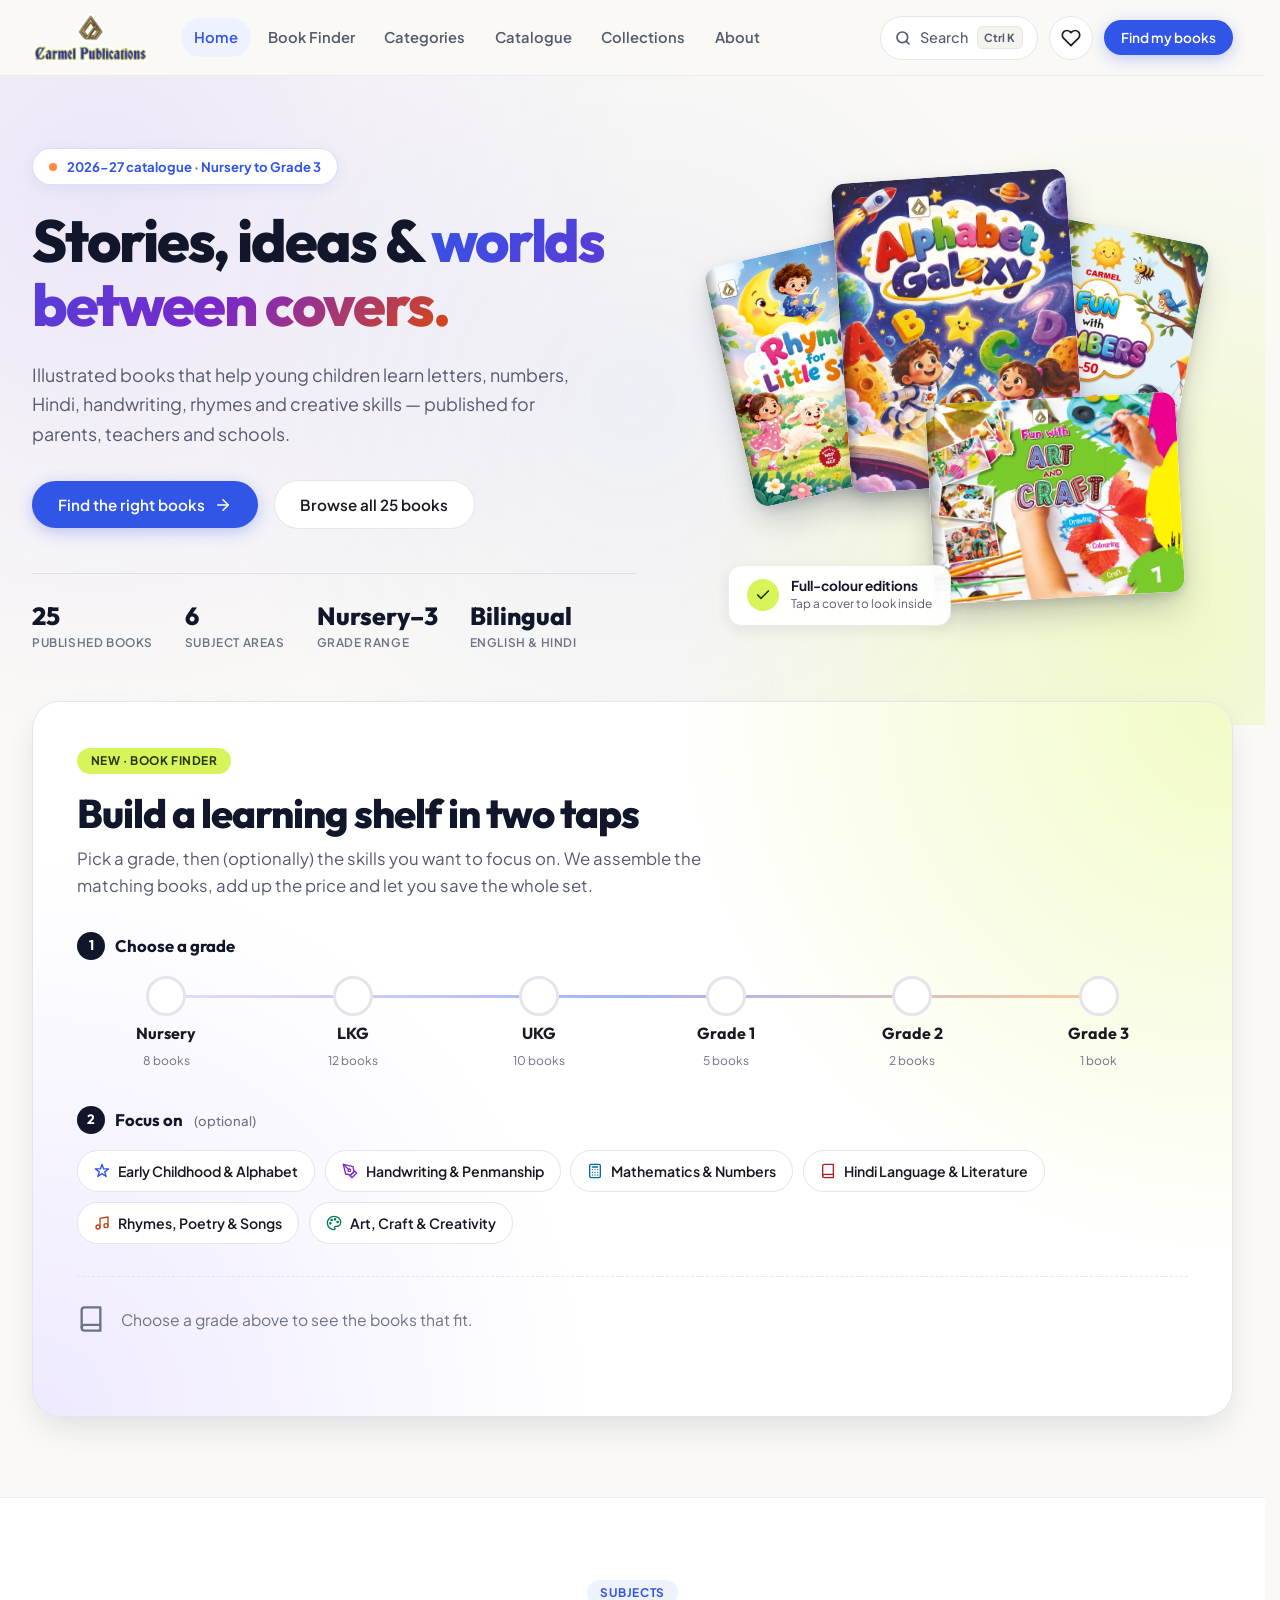
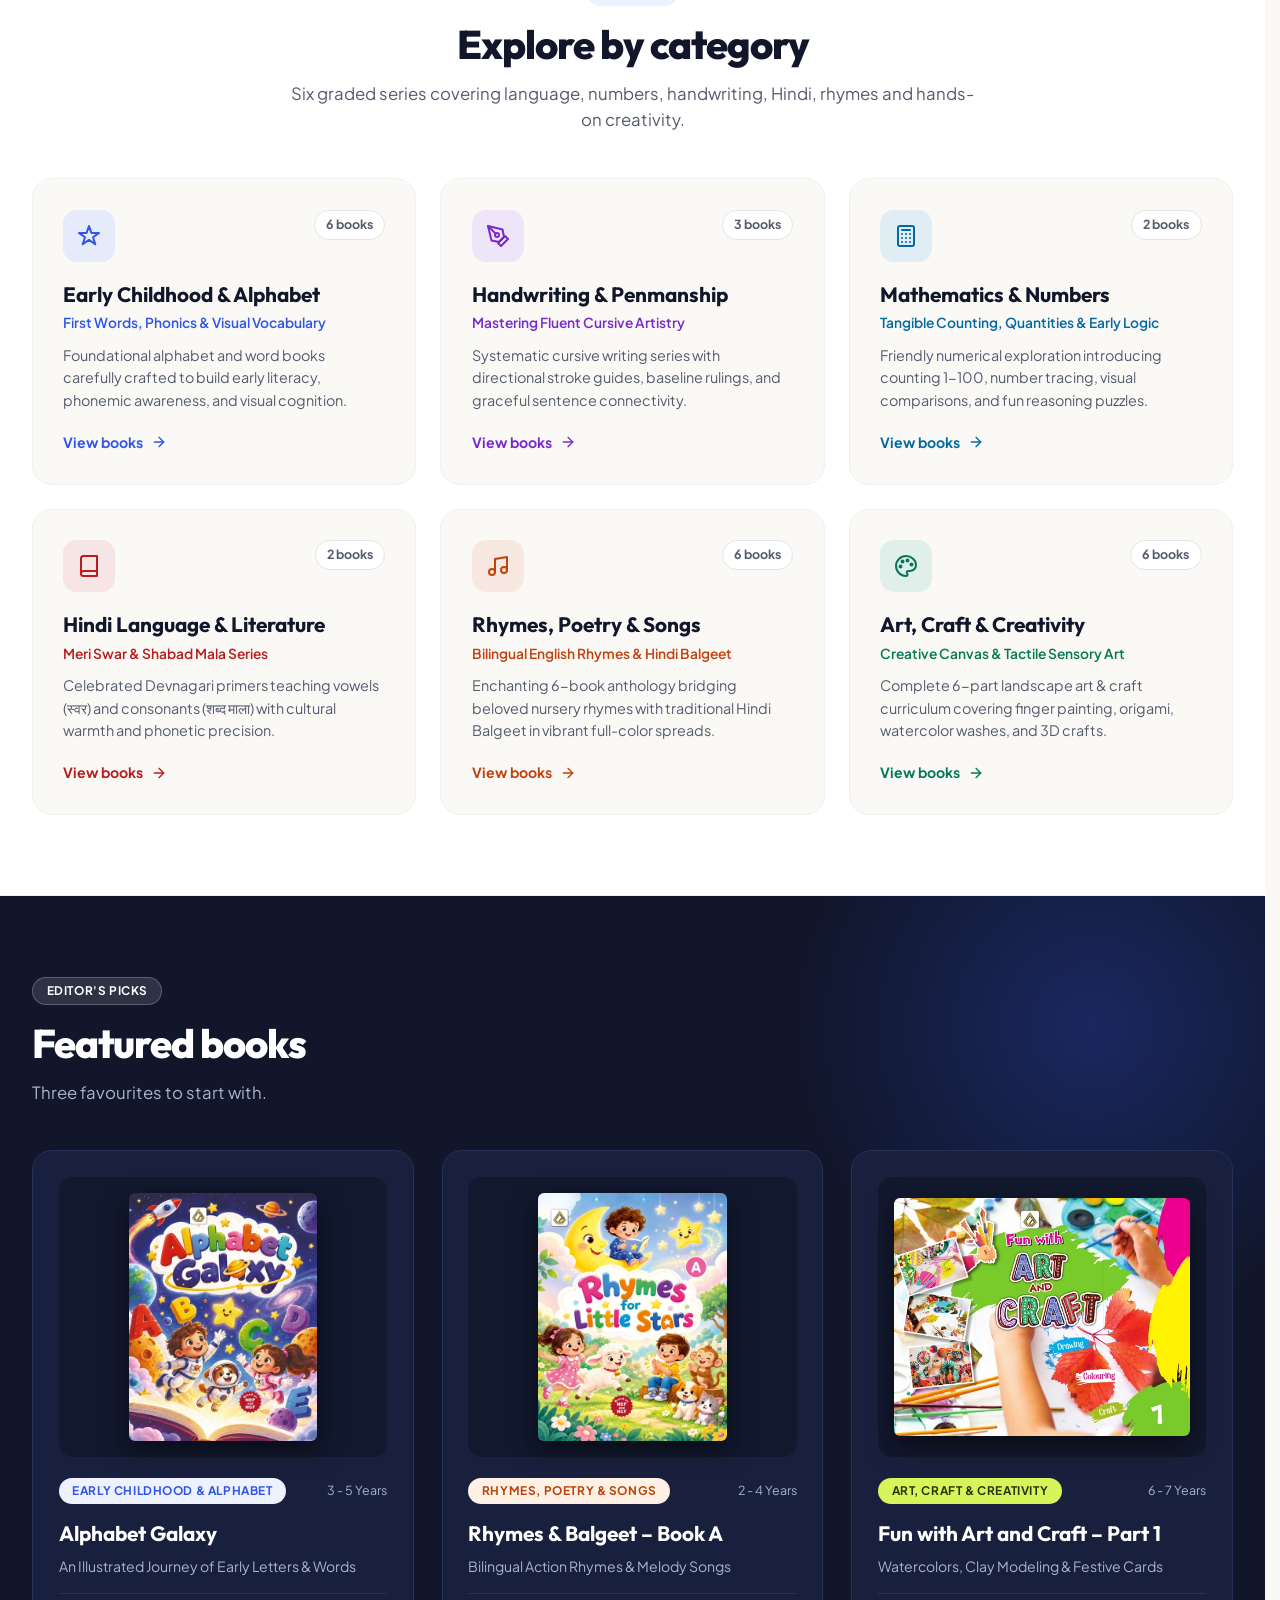
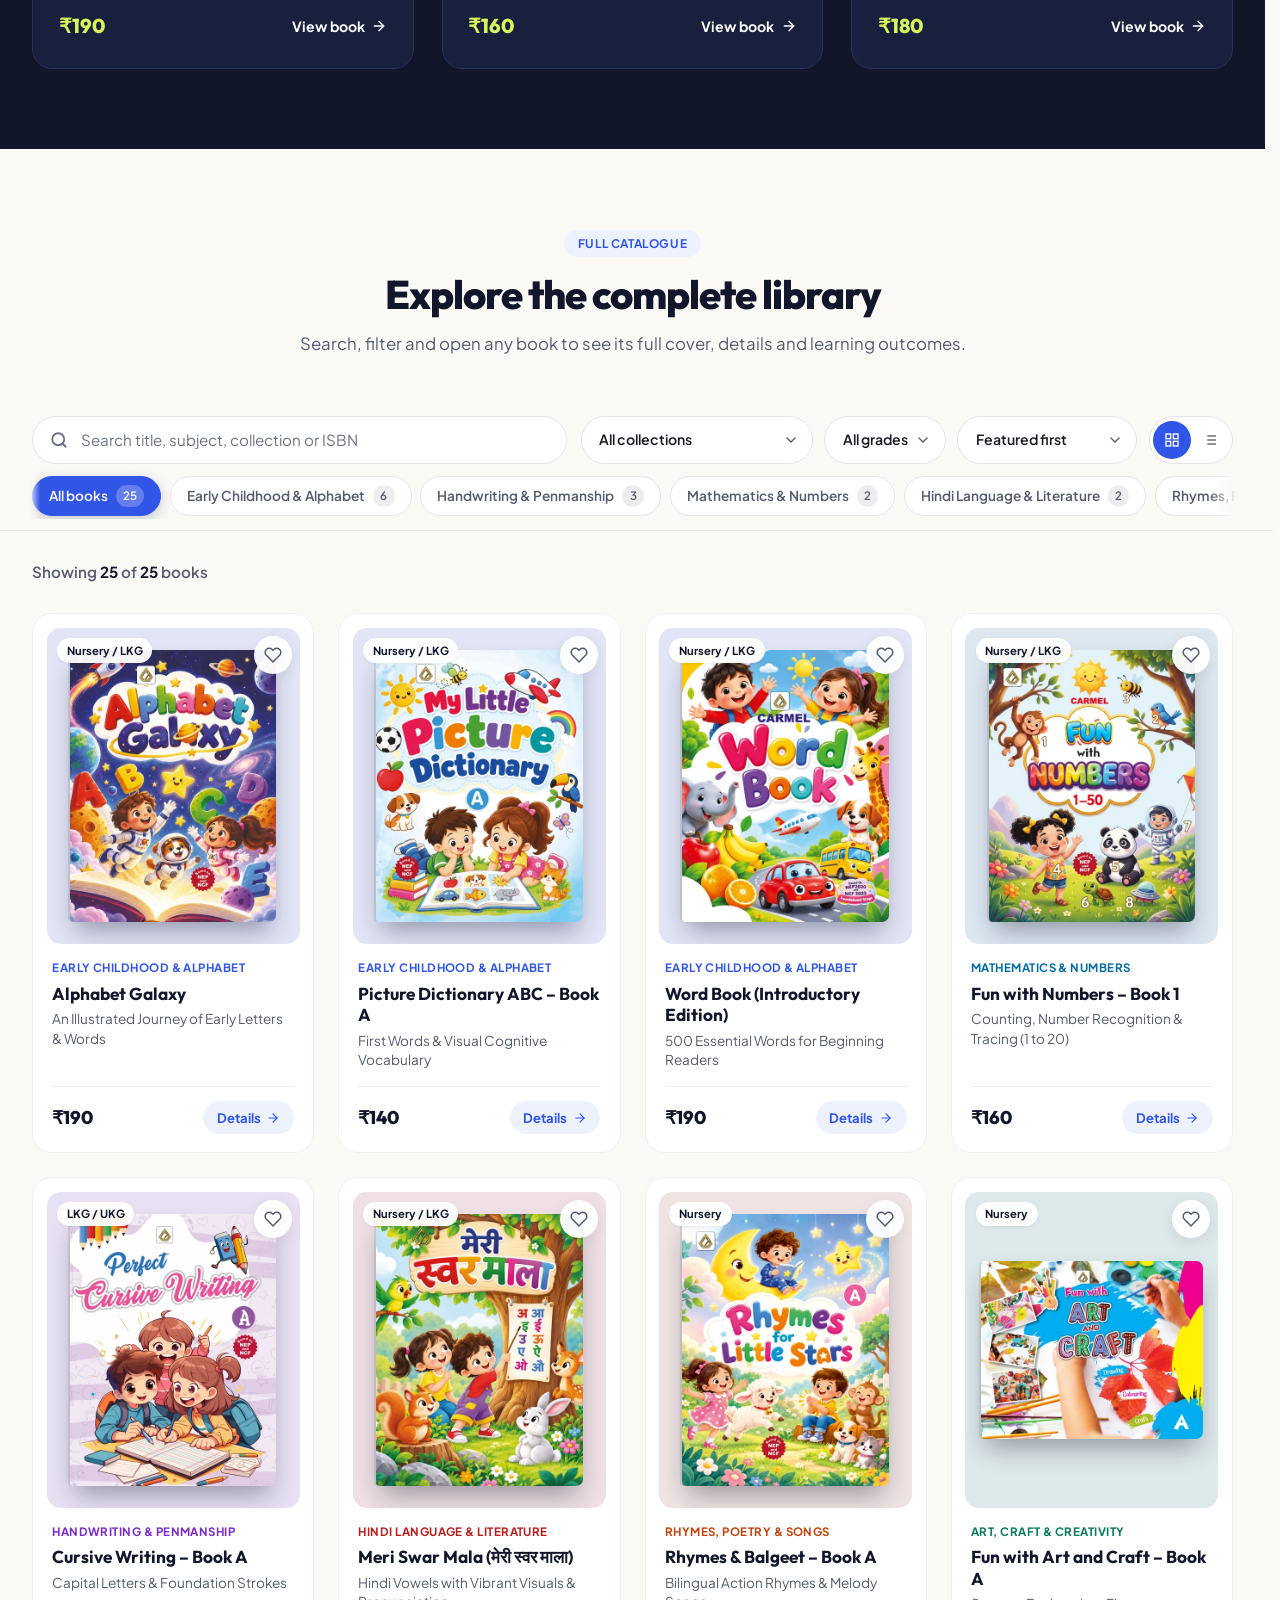
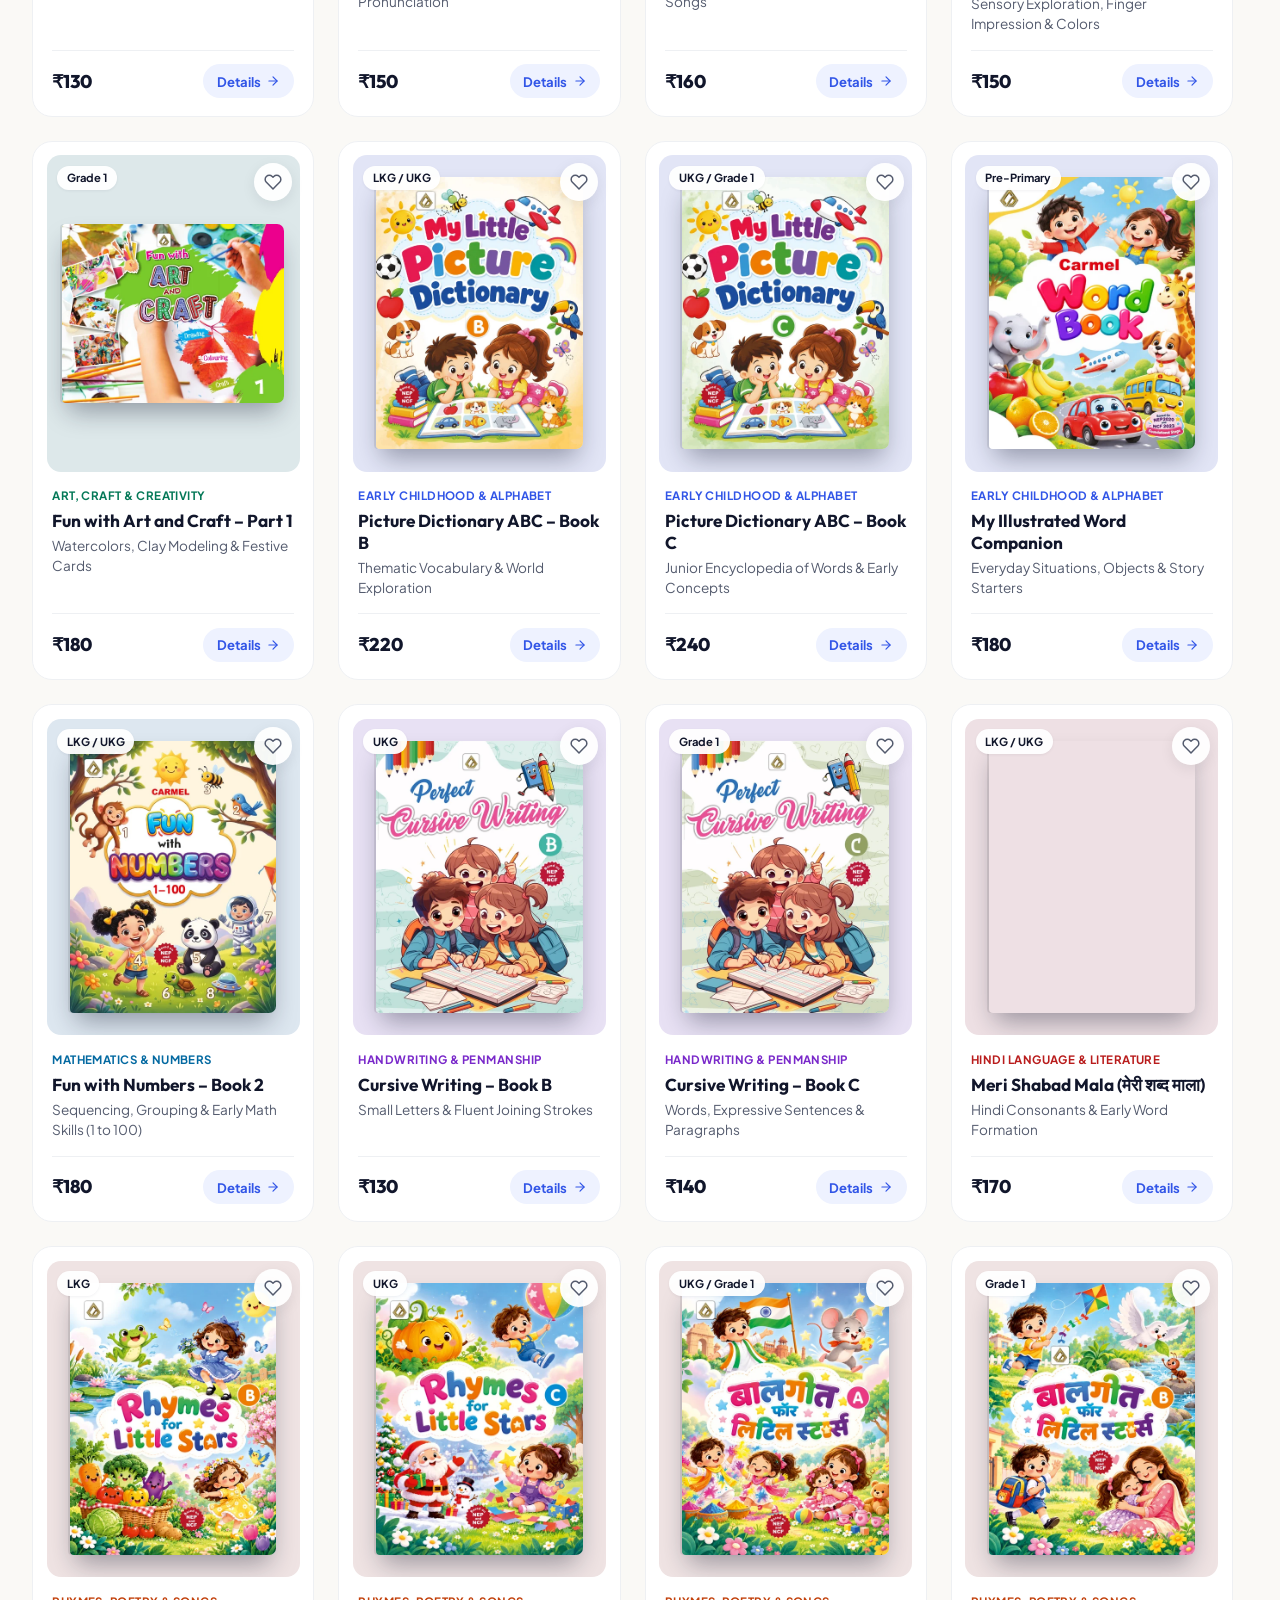
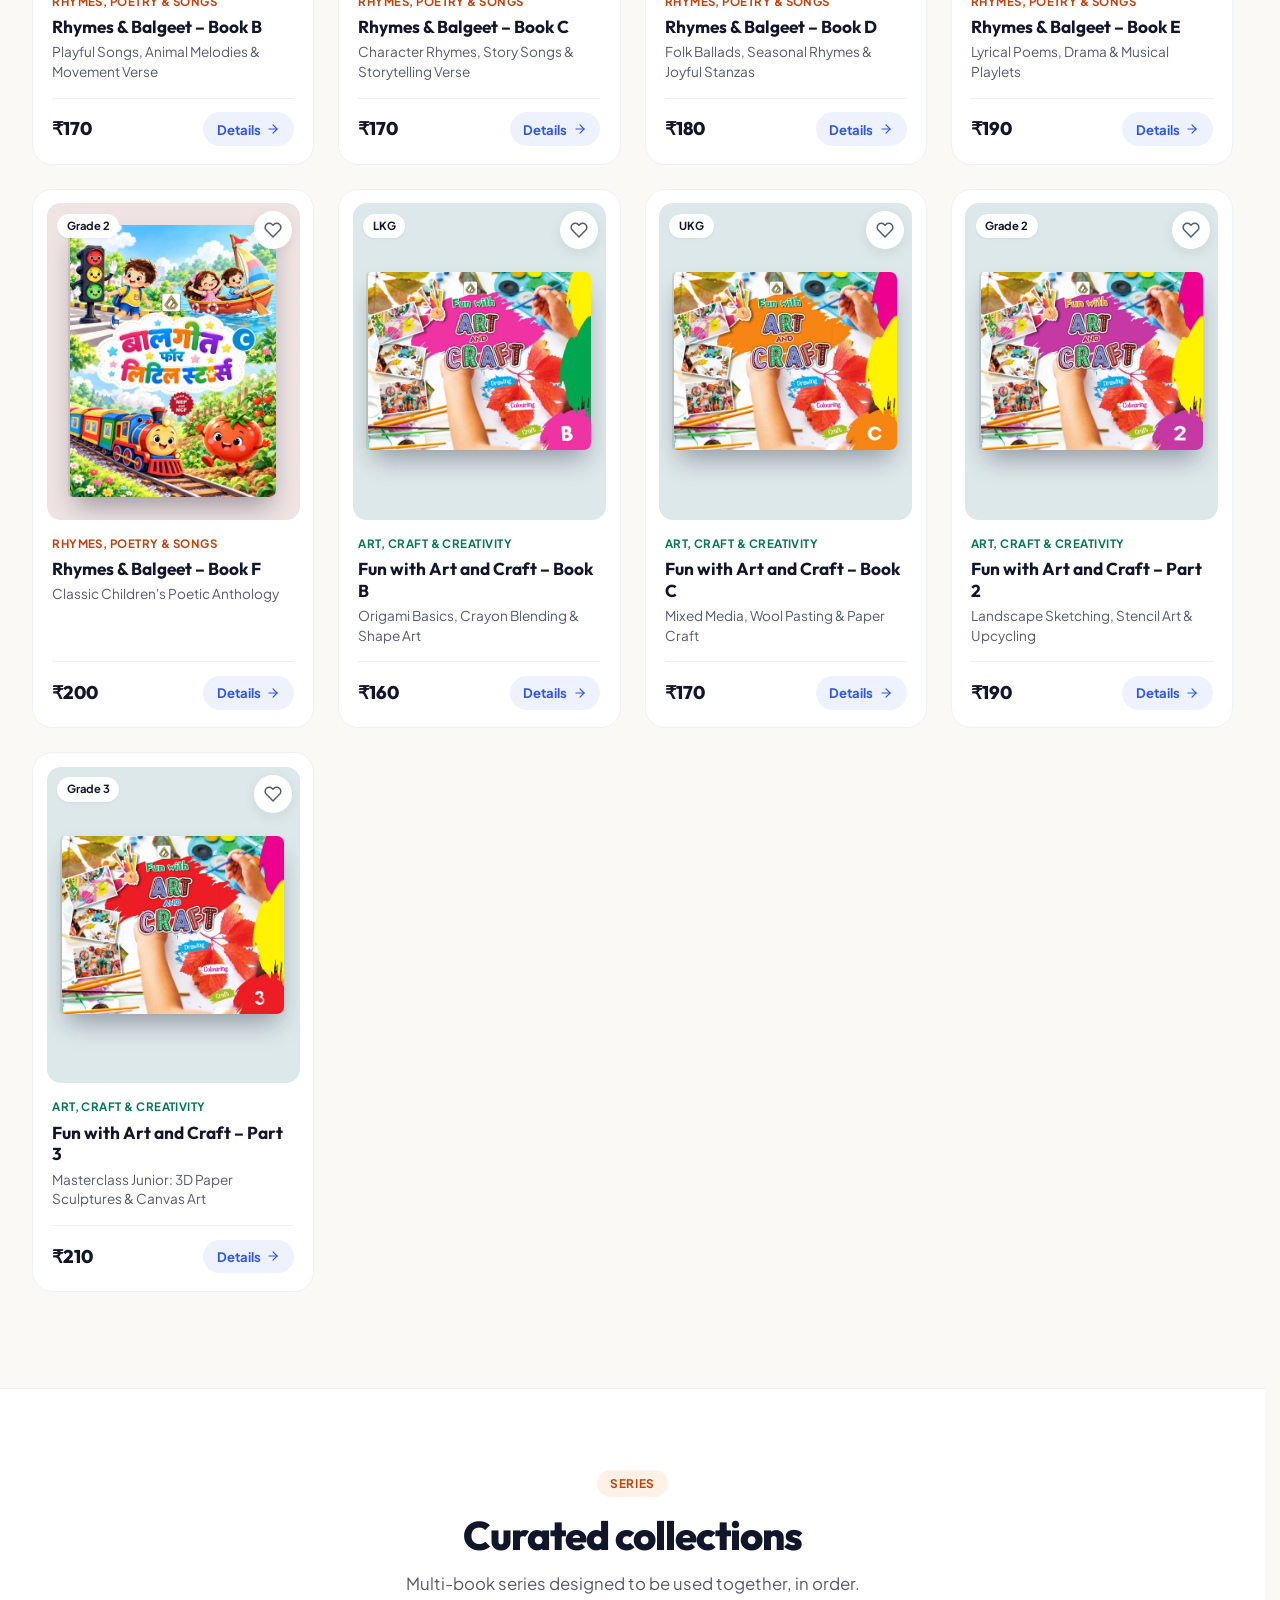
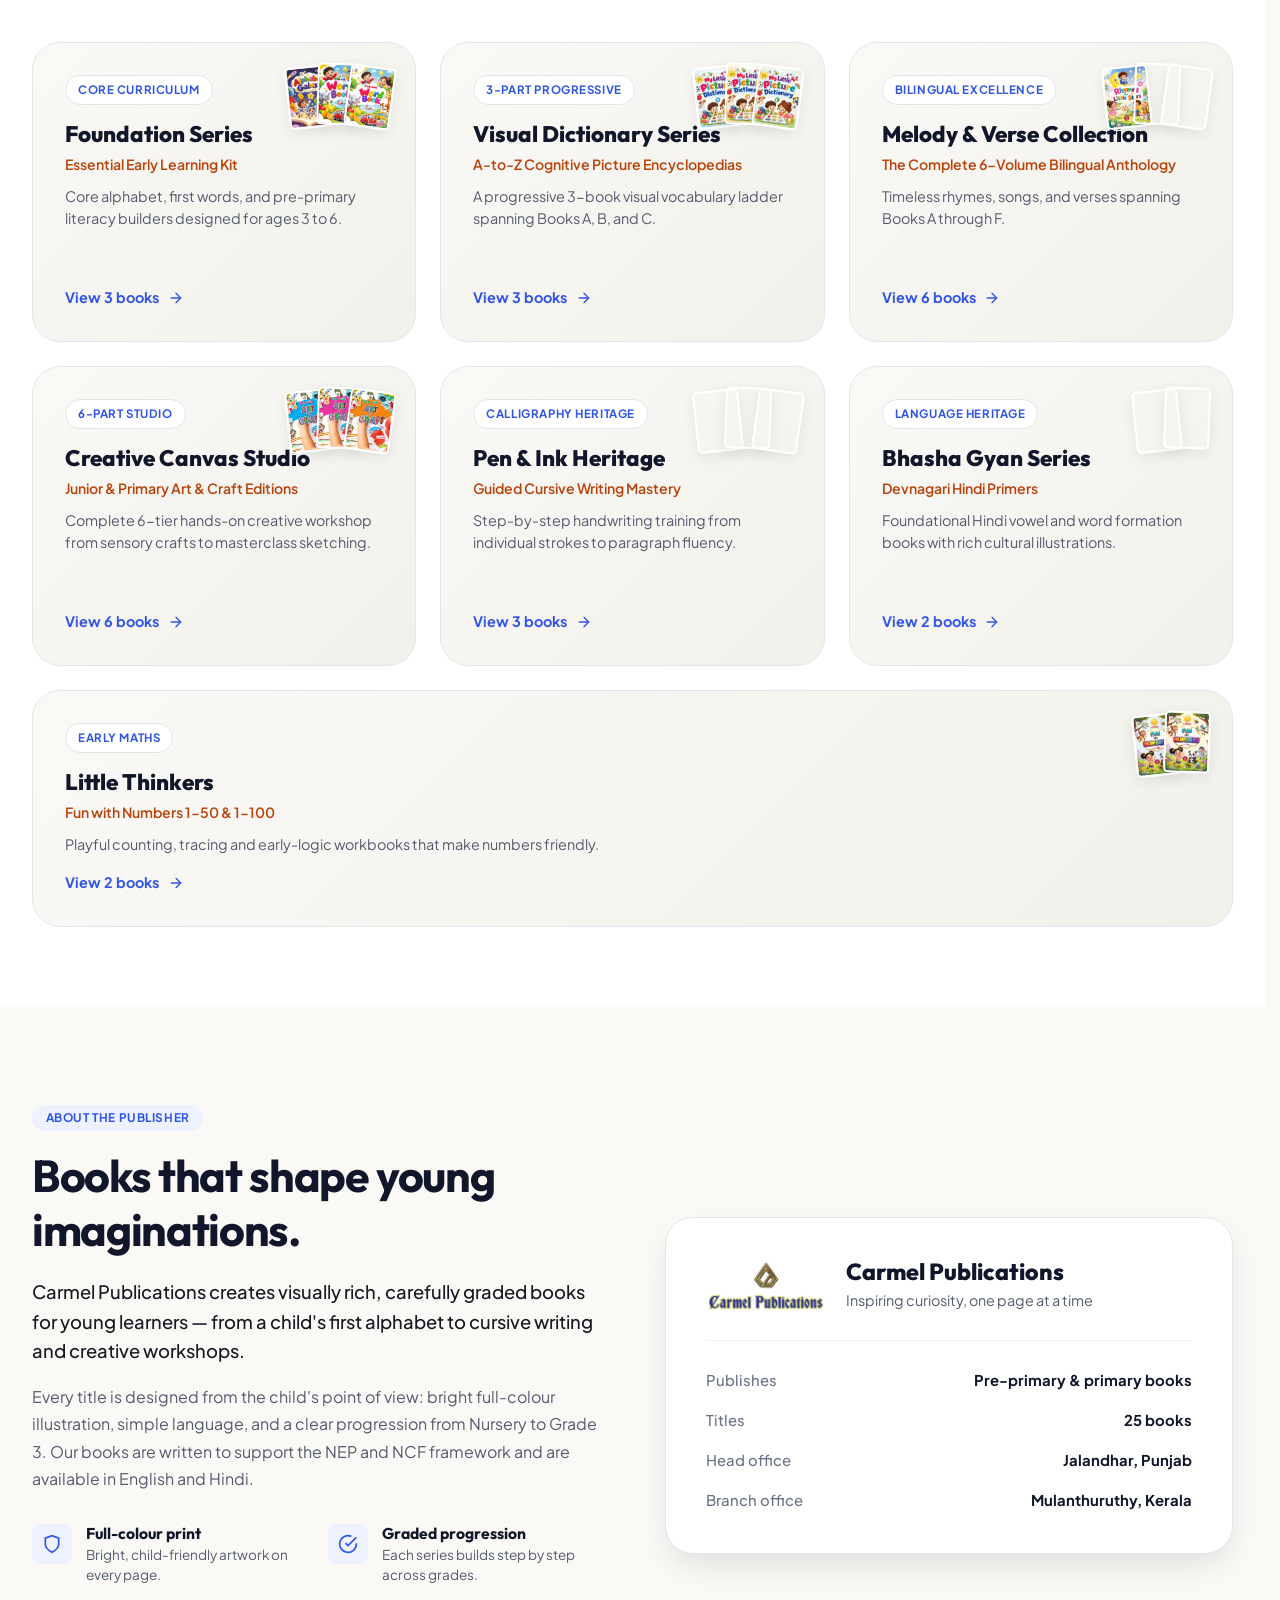
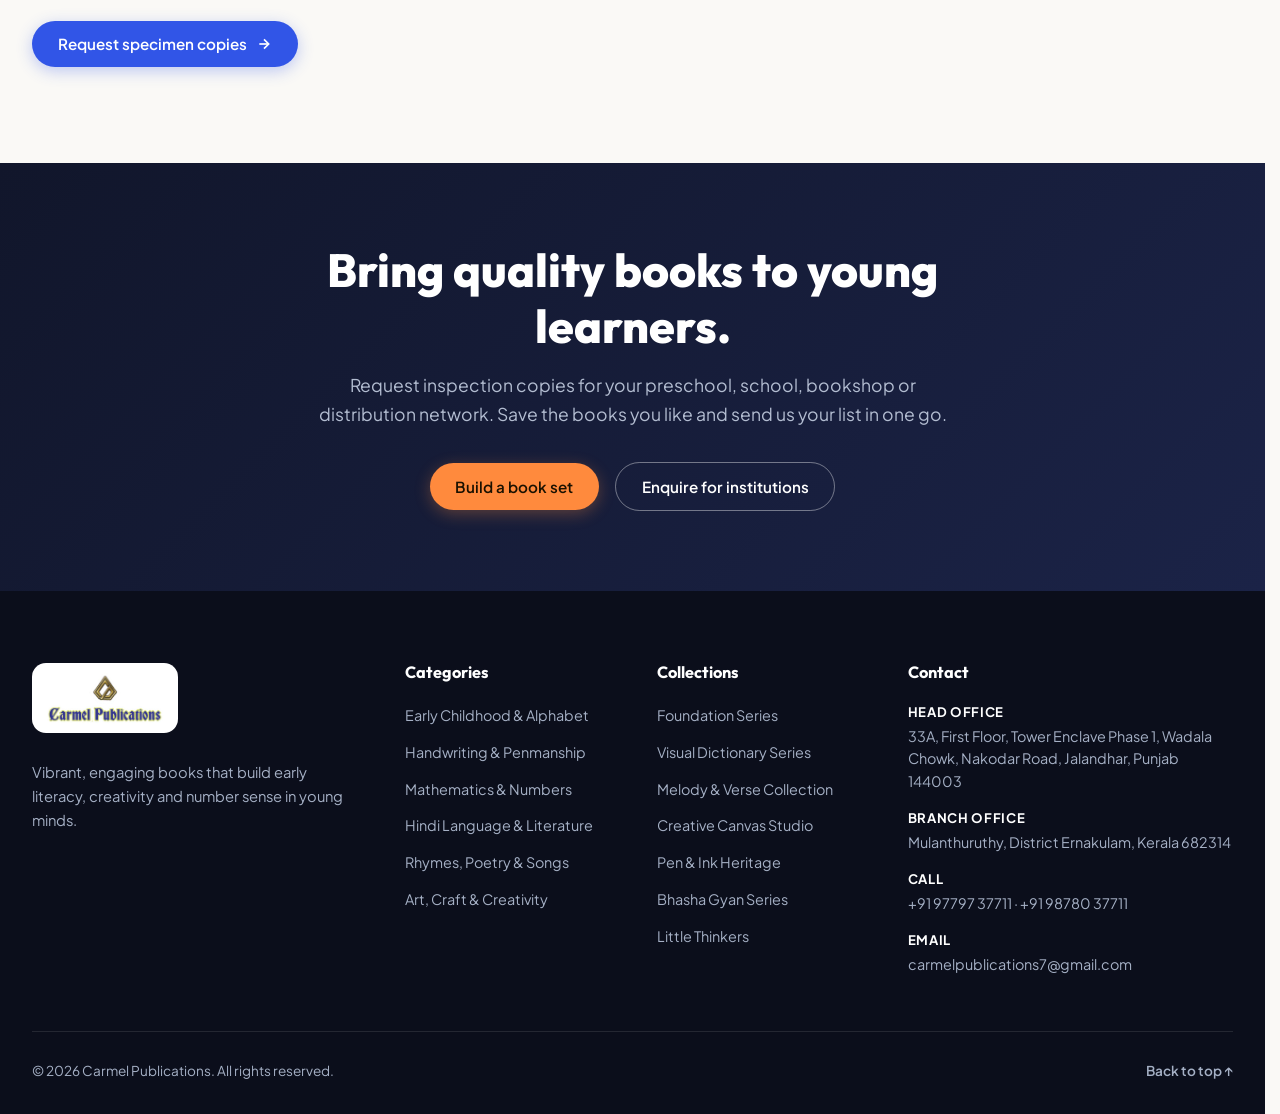
==== commit e49f063c: "Refactor code structure for improved readability and maintainability" ====
--- a/index.html
+++ b/index.html
@@ -4,190 +4,194 @@
 <head>
   <meta charset="UTF-8">
   <meta name="viewport" content="width=device-width, initial-scale=1.0">
-  <title>Carmel Publications | Interactive Digital Book Catalogue</title>
+  <title>Carmel Publications | Children's Books for Nursery to Grade 3</title>
   <meta name="description"
-    content="Discover Carmel Publications' vibrant catalog of educational books, early learning primers, handwriting series, mathematics, bilingual rhymes, and creative art & craft volumes.">
+    content="Browse the Carmel Publications catalogue: alphabet and picture-dictionary books, Hindi primers, cursive writing, numbers, bilingual rhymes and art & craft workbooks for Nursery to Grade 3.">
   <meta name="keywords"
-    content="Carmel Publications, Book Catalogue, Early Childhood, Alphabet Galaxy, Children's Books, Art and Craft, Rhymes, Ernakulam, Kerala">
-  <meta property="og:title" content="Carmel Publications - Modern Interactive Book Catalogue">
+    content="Carmel Publications, children's books, early learning, Alphabet Galaxy, cursive writing, Hindi Swar Mala, rhymes and balgeet, art and craft, Jalandhar, Ernakulam">
+  <meta name="theme-color" content="#3155E7">
+  <meta property="og:title" content="Carmel Publications - Children's Book Catalogue">
   <meta property="og:description"
-    content="Explore our rich collection of children's literature, foundational literacy, and creative learning publications.">
+    content="25 full-colour books for Nursery to Grade 3. Find the right books for your child, class or school.">
   <meta property="og:image" content="assets/img/logo.png">
   <meta property="og:type" content="website">
-
-  <!-- Google Fonts: Outfit (Display) & Plus Jakarta Sans (Body) -->
+  <meta name="twitter:card" content="summary">
+
   <link rel="preconnect" href="https://fonts.googleapis.com">
   <link rel="preconnect" href="https://fonts.gstatic.com" crossorigin>
   <link
     href="https://fonts.googleapis.com/css2?family=Outfit:wght@400;500;600;700;800&family=Plus+Jakarta+Sans:wght@400;500;600;700&display=swap"
     rel="stylesheet">
 
-  <!-- Core Stylesheet -->
   <link rel="stylesheet" href="css/style.css">
   <link rel="icon" type="image/png" href="assets/img/logo.png">
+  <script>document.documentElement.classList.add('js');</script>
 </head>
 
 <body>
-
-  <!-- ==========================================================================
-       Global Header
-       ========================================================================== -->
-  <header class="site-header">
+  <a class="skip-link" href="#main">Skip to content</a>
+  <div class="scroll-progress" id="scrollProgress" aria-hidden="true"></div>
+
+  <!-- Header -->
+  <header class="site-header" id="siteHeader">
     <div class="container header-inner">
-      <div class="header-left-group">
-        <!-- Brand Logo -->
-        <a href="#home" class="brand-logo-link" aria-label="Carmel Publications Home">
-          <img src="assets/img/logo.png" alt="Carmel Publications Logo" class="brand-logo-img">
-        </a>
-
-        <!-- Desktop Navigation (positioned right next to Logo) -->
-        <nav class="desktop-nav" aria-label="Main Navigation">
-          <ul class="nav-links">
-            <li><a href="#home" class="nav-link active">Home</a></li>
-            <li><a href="#catalogue" class="nav-link">Catalogue</a></li>
-            <li><a href="#categories" class="nav-link">Categories</a></li>
-            <li><a href="#collections" class="nav-link">Collections</a></li>
-            <li><a href="#spotlight" class="nav-link">Featured</a></li>
-            <li><a href="#about" class="nav-link">About Publisher</a></li>
-          </ul>
-        </nav>
-      </div>
-
-      <!-- Right Side Header Actions -->
+      <a href="#home" class="brand-logo-link" aria-label="Carmel Publications - Home">
+        <img src="assets/img/logo.png" alt="Carmel Publications" class="brand-logo-img" width="117" height="52">
+      </a>
+
+      <nav class="desktop-nav" aria-label="Main">
+        <ul class="nav-links">
+          <li><a href="#home" class="nav-link" data-section="home">Home</a></li>
+          <li><a href="#finder" class="nav-link" data-section="finder">Book Finder</a></li>
+          <li><a href="#categories" class="nav-link" data-section="categories">Categories</a></li>
+          <li><a href="#catalogue" class="nav-link" data-section="catalogue">Catalogue</a></li>
+          <li><a href="#collections" class="nav-link" data-section="collections">Collections</a></li>
+          <li><a href="#about" class="nav-link" data-section="about">About</a></li>
+        </ul>
+      </nav>
+
       <div class="header-actions">
-          <!-- Quick Search Button -->
-          <button class="search-trigger-btn" id="searchTriggerBtn" title="Search Catalogue (Ctrl+K)">
-            <svg width="16" height="16" viewBox="0 0 24 24" fill="none" stroke="currentColor" stroke-width="2.5"
-              stroke-linecap="round" stroke-linejoin="round">
-              <circle cx="11" cy="11" r="8"></circle>
-              <line x1="21" y1="21" x2="16.65" y2="16.65"></line>
-            </svg>
-            <span>Search</span>
-            <span class="kbd-shortcut">⌘K</span>
-          </button>
-
-          <!-- Saved / Reading List Button -->
-          <button class="btn-icon saved-btn" id="savedBooksBtn" title="View Reading List">
-            <svg width="20" height="20" viewBox="0 0 24 24" fill="none" stroke="currentColor" stroke-width="2"
-              stroke-linecap="round" stroke-linejoin="round">
-              <path
-                d="M20.84 4.61a5.5 5.5 0 0 0-7.78 0L12 5.67l-1.06-1.06a5.5 5.5 0 0 0-7.78 7.78l1.06 1.06L12 21.23l7.78-7.78 1.06-1.06a5.5 5.5 0 0 0 0-7.78z">
-              </path>
-            </svg>
-            <span class="saved-count-pill" id="savedCountBadge" style="display: none;">0</span>
-          </button>
-
-          <!-- Explore Catalogue CTA -->
-          <a href="#catalogue" class="btn btn-primary btn-sm">Explore Catalogue</a>
-
-          <!-- Mobile Menu Toggle -->
-          <button class="mobile-menu-toggle" id="mobileMenuBtn" aria-label="Open Mobile Menu">
-            <svg width="24" height="24" viewBox="0 0 24 24" fill="none" stroke="currentColor" stroke-width="2"
-              stroke-linecap="round" stroke-linejoin="round">
-              <line x1="3" y1="12" x2="21" y2="12"></line>
-              <line x1="3" y1="6" x2="21" y2="6"></line>
-              <line x1="3" y1="18" x2="21" y2="18"></line>
-            </svg>
-          </button>
-        </div>
-      </div>
-    </header>
-
-  <main>
-    <!-- ==========================================================================
-         Hero Section (Module 4.2)
-         ========================================================================== -->
+        <button class="search-trigger-btn" id="searchTriggerBtn" type="button" aria-label="Search the catalogue">
+          <svg width="16" height="16" viewBox="0 0 24 24" fill="none" stroke="currentColor" stroke-width="2.5"
+            stroke-linecap="round" stroke-linejoin="round" aria-hidden="true">
+            <circle cx="11" cy="11" r="8"></circle>
+            <line x1="21" y1="21" x2="16.65" y2="16.65"></line>
+          </svg>
+          <span class="search-trigger-label">Search</span>
+          <kbd class="kbd-shortcut" id="kbdHint">Ctrl K</kbd>
+        </button>
+
+        <button class="btn-icon saved-btn" id="savedBooksBtn" type="button" aria-label="Open reading list">
+          <svg width="20" height="20" viewBox="0 0 24 24" fill="none" stroke="currentColor" stroke-width="2"
+            stroke-linecap="round" stroke-linejoin="round" aria-hidden="true">
+            <path
+              d="M20.84 4.61a5.5 5.5 0 0 0-7.78 0L12 5.67l-1.06-1.06a5.5 5.5 0 0 0-7.78 7.78l1.06 1.06L12 21.23l7.78-7.78 1.06-1.06a5.5 5.5 0 0 0 0-7.78z">
+            </path>
+          </svg>
+          <span class="saved-count-pill" id="savedCountBadge" hidden>0</span>
+        </button>
+
+        <a href="#finder" class="btn btn-primary btn-sm header-cta">Find my books</a>
+
+        <button class="mobile-menu-toggle" id="mobileMenuBtn" type="button" aria-label="Open menu"
+          aria-expanded="false" aria-controls="mobileNavDrawer">
+          <svg width="24" height="24" viewBox="0 0 24 24" fill="none" stroke="currentColor" stroke-width="2"
+            stroke-linecap="round" stroke-linejoin="round" aria-hidden="true">
+            <line x1="3" y1="12" x2="21" y2="12"></line>
+            <line x1="3" y1="6" x2="21" y2="6"></line>
+            <line x1="3" y1="18" x2="21" y2="18"></line>
+          </svg>
+        </button>
+      </div>
+    </div>
+  </header>
+
+  <!-- Mobile navigation -->
+  <div class="mobile-nav-backdrop" id="mobileNavDrawer" aria-hidden="true">
+    <nav class="mobile-nav-panel" aria-label="Mobile">
+      <div class="mobile-nav-head">
+        <img src="assets/img/logo.png" alt="Carmel Publications" class="brand-logo-img" width="105" height="47">
+        <button class="btn-icon" id="mobileNavClose" type="button" aria-label="Close menu">
+          <svg width="20" height="20" viewBox="0 0 24 24" fill="none" stroke="currentColor" stroke-width="2.5"
+            stroke-linecap="round" aria-hidden="true">
+            <line x1="18" y1="6" x2="6" y2="18"></line>
+            <line x1="6" y1="6" x2="18" y2="18"></line>
+          </svg>
+        </button>
+      </div>
+      <ul class="mobile-nav-links">
+        <li><a href="#home">Home</a></li>
+        <li><a href="#finder">Book Finder</a></li>
+        <li><a href="#categories">Categories</a></li>
+        <li><a href="#catalogue">Catalogue</a></li>
+        <li><a href="#collections">Collections</a></li>
+        <li><a href="#about">About</a></li>
+      </ul>
+      <div class="mobile-nav-actions">
+        <button class="btn btn-primary" type="button" data-open-inquiry>Request specimen copies</button>
+      </div>
+    </nav>
+  </div>
+
+  <main id="main">
+    <!-- Hero -->
     <section class="hero-section" id="home">
       <div class="container hero-grid">
         <div class="hero-content">
           <div class="hero-pill-badge">
             <span class="dot"></span>
-            <span>2024-2025 Comprehensive Publishing Catalogue</span>
+            <span>2026-27 catalogue &middot; Nursery to Grade 3</span>
           </div>
 
           <h1 class="hero-title">
-            Stories, Ideas & <span class="gradient-text">Worlds Between Covers.</span>
+            Stories, ideas &amp; <span class="gradient-text">worlds between covers.</span>
           </h1>
 
           <p class="hero-description">
-            Explore a world of published educational works, thoughtfully curated collections, and illustrated books
-            created to inspire childhood curiosity, artistic expression, and foundational literacy.
+            Illustrated books that help young children learn letters, numbers, Hindi, handwriting, rhymes and
+            creative skills &mdash; published for parents, teachers and schools.
           </p>
 
           <div class="hero-cta-group">
-            <a href="#catalogue" class="btn btn-primary">
-              <span>Explore Complete Catalogue</span>
+            <a href="#finder" class="btn btn-primary">
+              <span>Find the right books</span>
               <svg width="18" height="18" viewBox="0 0 24 24" fill="none" stroke="currentColor" stroke-width="2"
-                stroke-linecap="round" stroke-linejoin="round">
+                stroke-linecap="round" stroke-linejoin="round" aria-hidden="true">
                 <line x1="5" y1="12" x2="19" y2="12"></line>
                 <polyline points="12 5 19 12 12 19"></polyline>
               </svg>
             </a>
-            <a href="#categories" class="btn btn-outline">
-              <span>Browse Categories</span>
-            </a>
-          </div>
-
-          <div class="hero-stats-strip">
+            <a href="#catalogue" class="btn btn-outline"><span>Browse all 25 books</span></a>
+          </div>
+
+          <dl class="hero-stats-strip">
             <div class="stat-item">
-              <span class="stat-number">25</span>
-              <span class="stat-label">Published Volumes</span>
+              <dt class="stat-label">Published books</dt>
+              <dd class="stat-number" id="statBooks">25</dd>
             </div>
             <div class="stat-item">
-              <span class="stat-number">6</span>
-              <span class="stat-label">Core Categories</span>
+              <dt class="stat-label">Subject areas</dt>
+              <dd class="stat-number" id="statCategories">6</dd>
             </div>
             <div class="stat-item">
-              <span class="stat-number">100%</span>
-              <span class="stat-label">Full-Color Editions</span>
+              <dt class="stat-label">Grade range</dt>
+              <dd class="stat-number">Nursery&ndash;3</dd>
             </div>
             <div class="stat-item">
-              <span class="stat-number">Kerala</span>
-              <span class="stat-label">Mulanthuruthy</span>
-            </div>
-          </div>
-        </div>
-
-        <!-- 3D Interactive Book Showcase -->
+              <dt class="stat-label">English &amp; Hindi</dt>
+              <dd class="stat-number">Bilingual</dd>
+            </div>
+          </dl>
+        </div>
+
         <div class="hero-visual">
-          <div class="hero-book-showcase">
-            <!-- Left Card: Rhymes & Balgeet -->
-            <div class="floating-card card-left" onclick="window.CarmelApp.openBookModal('rhymes-balgeet-a')"
-              title="Inspect Rhymes & Balgeet">
-              <img src="assets/covers/front/rhymes-balgeet-a.webp" alt="Rhymes & Balgeet Book A" />
-            </div>
-
-            <!-- Center Primary Card: Alphabet Galaxy -->
-            <div class="floating-card card-primary" onclick="window.CarmelApp.openBookModal('alphabet-galaxy')"
-              title="Inspect Alphabet Galaxy">
-              <img src="assets/covers/front/alphabet-galaxy.webp" alt="Alphabet Galaxy Cover" />
-            </div>
-
-            <!-- Right Card: Fun with Numbers -->
-            <div class="floating-card card-right" onclick="window.CarmelApp.openBookModal('fun-with-numbers-1')"
-              title="Inspect Fun with Numbers">
-              <img src="assets/covers/front/fun-with-numbers-1.webp" alt="Fun with Numbers Book 1" />
-            </div>
-
-            <!-- Bottom Landscape Card: Fun with Art and Craft -->
-            <div class="floating-card card-back" onclick="window.CarmelApp.openBookModal('art-craft-1')"
-              title="Inspect Fun with Art and Craft">
-              <img src="assets/covers/front/art-craft-1.webp" alt="Fun with Art & Craft Part 1" />
-            </div>
-
+          <div class="hero-book-showcase" id="heroShowcase">
+            <button class="floating-card card-left" type="button" data-open-book="rhymes-balgeet-a"
+              aria-label="View Rhymes &amp; Balgeet Book A">
+              <img src="assets/covers/front/rhymes-balgeet-a.webp" alt="" width="210" height="280" />
+            </button>
+            <button class="floating-card card-right" type="button" data-open-book="fun-with-numbers-1"
+              aria-label="View Fun with Numbers Book 1">
+              <img src="assets/covers/front/fun-with-numbers-1.webp" alt="" width="220" height="290" />
+            </button>
+            <button class="floating-card card-primary" type="button" data-open-book="alphabet-galaxy"
+              aria-label="View Alphabet Galaxy">
+              <img src="assets/covers/front/alphabet-galaxy.webp" alt="" width="250" height="330" />
+            </button>
+            <button class="floating-card card-back" type="button" data-open-book="art-craft-1"
+              aria-label="View Fun with Art and Craft Part 1">
+              <img src="assets/covers/front/art-craft-1.webp" alt="" width="280" height="224" />
+            </button>
             <div class="hero-curated-tag">
-              <div class="icon-circle">
+              <div class="icon-circle" aria-hidden="true">
                 <svg width="16" height="16" viewBox="0 0 24 24" fill="none" stroke="currentColor" stroke-width="2.5"
                   stroke-linecap="round" stroke-linejoin="round">
-                  <polygon
-                    points="12 2 15.09 8.26 22 9.27 17 14.14 18.18 21.02 12 17.77 5.82 21.02 7 14.14 2 9.27 8.91 8.26 12 2">
-                  </polygon>
+                  <polyline points="20 6 9 17 4 12"></polyline>
                 </svg>
               </div>
               <div>
-                <div style="font-size: 0.85rem; font-weight: 700; color: var(--color-navy);">Original Publisher Edition
-                </div>
-                <div style="font-size: 0.72rem; color: var(--color-text-muted);">High-Definition Vector Print</div>
+                <div class="tag-title">Full-colour editions</div>
+                <div class="tag-sub">Tap a cover to look inside</div>
               </div>
             </div>
           </div>
@@ -195,355 +199,127 @@
       </div>
     </section>
 
-    <!-- ==========================================================================
-         Browse by Category Section (Module 4.4)
-         ========================================================================== -->
+    <!-- Book Finder: guided shelf builder -->
+    <section class="finder-section" id="finder" aria-labelledby="finderTitle">
+      <div class="container">
+        <div class="finder-card">
+          <div class="finder-intro">
+            <span class="badge badge-accent">New &middot; Book Finder</span>
+            <h2 class="section-title" id="finderTitle">Build a learning shelf in two taps</h2>
+            <p class="section-subtitle">Pick a grade, then (optionally) the skills you want to focus on. We assemble
+              the matching books, add up the price and let you save the whole set.</p>
+          </div>
+
+          <div class="finder-steps">
+            <fieldset class="finder-step">
+              <legend><span class="step-num">1</span> Choose a grade</legend>
+              <div class="grade-path" id="gradePath" role="radiogroup" aria-label="Grade"></div>
+            </fieldset>
+
+            <fieldset class="finder-step">
+              <legend><span class="step-num">2</span> Focus on <small>(optional)</small></legend>
+              <div class="focus-chips" id="focusChips"></div>
+            </fieldset>
+          </div>
+
+          <div class="finder-results" id="finderResults" aria-live="polite"></div>
+        </div>
+      </div>
+    </section>
+
+    <!-- Categories -->
     <section class="categories-section" id="categories">
       <div class="container">
-        <div class="section-header text-center">
-          <span class="badge badge-primary section-badge">Curated Learning Ladders</span>
-          <h2 class="section-title">Explore by Category</h2>
-          <p class="section-subtitle">Structured educational series spanning language acquisition, numerical reasoning,
-            cursive art, and tactile creative workshops.</p>
-        </div>
-
-        <div class="categories-grid">
-          <!-- Category 1: Early Childhood -->
-          <div class="category-card" style="--cat-accent: #3155E7; --cat-bg: rgba(49, 85, 231, 0.08);"
-            onclick="window.CarmelApp.setCategory('early-childhood'); document.getElementById('catalogue').scrollIntoView({behavior: 'smooth'});">
-            <div class="cat-top">
-              <div class="cat-icon-box">
-                <svg width="24" height="24" viewBox="0 0 24 24" fill="none" stroke="currentColor" stroke-width="2"
-                  stroke-linecap="round" stroke-linejoin="round">
-                  <path
-                    d="M12 2v4M12 18v4M4.93 4.93l2.83 2.83M16.24 16.24l2.83 2.83M2 12h4M18 12h4M4.93 19.07l2.83-2.83M16.24 7.76l2.83-2.83">
-                  </path>
-                </svg>
-              </div>
-              <span class="cat-count-pill">4 Volumes</span>
-            </div>
-            <div>
-              <h3 class="cat-title">Early Childhood & Alphabet</h3>
-              <div class="cat-tagline">First Words, Phonics & Visual Vocabulary</div>
-              <p class="cat-desc">Alphabet Galaxy, Picture Dictionaries A-C, and foundational word books crafting
-                emergent literacy and visual cognition.</p>
-            </div>
-            <div class="cat-explore-link">
-              <span>View Publications</span>
-              <svg width="16" height="16" viewBox="0 0 24 24" fill="none" stroke="currentColor" stroke-width="2.5">
-                <line x1="5" y1="12" x2="19" y2="12"></line>
-                <polyline points="12 5 19 12 12 19"></polyline>
-              </svg>
-            </div>
-          </div>
-
-          <!-- Category 2: Handwriting -->
-          <div class="category-card" style="--cat-accent: #7928CA; --cat-bg: rgba(121, 40, 202, 0.08);"
-            onclick="window.CarmelApp.setCategory('handwriting'); document.getElementById('catalogue').scrollIntoView({behavior: 'smooth'});">
-            <div class="cat-top">
-              <div class="cat-icon-box">
-                <svg width="24" height="24" viewBox="0 0 24 24" fill="none" stroke="currentColor" stroke-width="2"
-                  stroke-linecap="round" stroke-linejoin="round">
-                  <path d="M12 19l7-7 3 3-7 7-3-3z"></path>
-                  <path d="M18 13l-1.5-7.5L2 2l3.5 14.5L13 18l5-5z"></path>
-                  <path d="M2 2l7.586 7.586"></path>
-                  <circle cx="11" cy="11" r="2"></circle>
-                </svg>
-              </div>
-              <span class="cat-count-pill">3 Volumes</span>
-            </div>
-            <div>
-              <h3 class="cat-title">Handwriting & Penmanship</h3>
-              <div class="cat-tagline">Mastering Fluent Cursive Artistry</div>
-              <p class="cat-desc">A guided 3-stage cursive penmanship series taking young writers from strokes to
-                uppercase, lowercase, and sentence flow.</p>
-            </div>
-            <div class="cat-explore-link">
-              <span>View Publications</span>
-              <svg width="16" height="16" viewBox="0 0 24 24" fill="none" stroke="currentColor" stroke-width="2.5">
-                <line x1="5" y1="12" x2="19" y2="12"></line>
-                <polyline points="12 5 19 12 12 19"></polyline>
-              </svg>
-            </div>
-          </div>
-
-          <!-- Category 3: Mathematics -->
-          <div class="category-card" style="--cat-accent: #0284C7; --cat-bg: rgba(2, 132, 199, 0.08);"
-            onclick="window.CarmelApp.setCategory('mathematics'); document.getElementById('catalogue').scrollIntoView({behavior: 'smooth'});">
-            <div class="cat-top">
-              <div class="cat-icon-box">
-                <svg width="24" height="24" viewBox="0 0 24 24" fill="none" stroke="currentColor" stroke-width="2"
-                  stroke-linecap="round" stroke-linejoin="round">
-                  <rect x="4" y="2" width="16" height="20" rx="2"></rect>
-                  <line x1="8" y1="6" x2="16" y2="6"></line>
-                  <line x1="16" y1="14" x2="16" y2="18"></line>
-                  <path d="M16 10h.01"></path>
-                  <path d="M12 10h.01"></path>
-                  <path d="M8 10h.01"></path>
-                  <path d="M12 14h.01"></path>
-                  <path d="M8 14h.01"></path>
-                  <path d="M12 18h.01"></path>
-                  <path d="M8 18h.01"></path>
-                </svg>
-              </div>
-              <span class="cat-count-pill">2 Volumes</span>
-            </div>
-            <div>
-              <h3 class="cat-title">Mathematics & Numbers</h3>
-              <div class="cat-tagline">Tangible Counting & Early Logic</div>
-              <p class="cat-desc">Fun with Numbers Books 1 & 2 introduce counting, sequence completion, single-digit
-                math, and pattern puzzles.</p>
-            </div>
-            <div class="cat-explore-link">
-              <span>View Publications</span>
-              <svg width="16" height="16" viewBox="0 0 24 24" fill="none" stroke="currentColor" stroke-width="2.5">
-                <line x1="5" y1="12" x2="19" y2="12"></line>
-                <polyline points="12 5 19 12 12 19"></polyline>
-              </svg>
-            </div>
-          </div>
-
-          <!-- Category 4: Hindi Language -->
-          <div class="category-card" style="--cat-accent: #DC2626; --cat-bg: rgba(220, 38, 38, 0.08);"
-            onclick="window.CarmelApp.setCategory('hindi-literature'); document.getElementById('catalogue').scrollIntoView({behavior: 'smooth'});">
-            <div class="cat-top">
-              <div class="cat-icon-box">
-                <svg width="24" height="24" viewBox="0 0 24 24" fill="none" stroke="currentColor" stroke-width="2"
-                  stroke-linecap="round" stroke-linejoin="round">
-                  <path d="M4 19.5A2.5 2.5 0 0 1 6.5 17H20"></path>
-                  <path d="M6.5 2H20v20H6.5A2.5 2.5 0 0 1 4 19.5v-15A2.5 2.5 0 0 1 6.5 2z"></path>
-                </svg>
-              </div>
-              <span class="cat-count-pill">2 Volumes</span>
-            </div>
-            <div>
-              <h3 class="cat-title">Hindi Language & Literature</h3>
-              <div class="cat-tagline">Meri Swar & Shabad Mala Series</div>
-              <p class="cat-desc">Vibrant Devnagari primers teaching Hindi vowels (स्वर अ से अः) and consonants (शब्द
-                माला) with cultural richness.</p>
-            </div>
-            <div class="cat-explore-link">
-              <span>View Publications</span>
-              <svg width="16" height="16" viewBox="0 0 24 24" fill="none" stroke="currentColor" stroke-width="2.5">
-                <line x1="5" y1="12" x2="19" y2="12"></line>
-                <polyline points="12 5 19 12 12 19"></polyline>
-              </svg>
-            </div>
-          </div>
-
-          <!-- Category 5: Rhymes & Balgeet -->
-          <div class="category-card" style="--cat-accent: #EA580C; --cat-bg: rgba(234, 88, 12, 0.08);"
-            onclick="window.CarmelApp.setCategory('rhymes-poetry'); document.getElementById('catalogue').scrollIntoView({behavior: 'smooth'});">
-            <div class="cat-top">
-              <div class="cat-icon-box">
-                <svg width="24" height="24" viewBox="0 0 24 24" fill="none" stroke="currentColor" stroke-width="2"
-                  stroke-linecap="round" stroke-linejoin="round">
-                  <path d="M9 18V5l12-2v13"></path>
-                  <circle cx="6" cy="18" r="3"></circle>
-                  <circle cx="18" cy="16" r="3"></circle>
-                </svg>
-              </div>
-              <span class="cat-count-pill">6 Volumes</span>
-            </div>
-            <div>
-              <h3 class="cat-title">Rhymes, Poetry & Songs</h3>
-              <div class="cat-tagline">Bilingual English & Hindi Rhymes</div>
-              <p class="cat-desc">A complete 6-book anthology bridging classic English nursery rhymes with beloved Hindi
-                Balgeet and action songs.</p>
-            </div>
-            <div class="cat-explore-link">
-              <span>View Publications</span>
-              <svg width="16" height="16" viewBox="0 0 24 24" fill="none" stroke="currentColor" stroke-width="2.5">
-                <line x1="5" y1="12" x2="19" y2="12"></line>
-                <polyline points="12 5 19 12 12 19"></polyline>
-              </svg>
-            </div>
-          </div>
-
-          <!-- Category 6: Art & Craft -->
-          <div class="category-card" style="--cat-accent: #059669; --cat-bg: rgba(5, 150, 105, 0.08);"
-            onclick="window.CarmelApp.setCategory('art-craft'); document.getElementById('catalogue').scrollIntoView({behavior: 'smooth'});">
-            <div class="cat-top">
-              <div class="cat-icon-box">
-                <svg width="24" height="24" viewBox="0 0 24 24" fill="none" stroke="currentColor" stroke-width="2"
-                  stroke-linecap="round" stroke-linejoin="round">
-                  <circle cx="13.5" cy="6.5" r=".5"></circle>
-                  <circle cx="17.5" cy="10.5" r=".5"></circle>
-                  <circle cx="8.5" cy="7.5" r=".5"></circle>
-                  <circle cx="6.5" cy="12.5" r=".5"></circle>
-                  <path
-                    d="M12 2C6.5 2 2 6.5 2 12s4.5 10 10 10c.926 0 1.648-.746 1.648-1.688 0-.437-.18-.835-.437-1.125-.29-.289-.438-.652-.438-1.125a1.64 1.64 0 0 1 1.668-1.668h1.996c3.051 0 5.555-2.503 5.555-5.554C21.965 6.012 17.461 2 12 2z">
-                  </path>
-                </svg>
-              </div>
-              <span class="cat-count-pill">6 Volumes</span>
-            </div>
-            <div>
-              <h3 class="cat-title">Art, Craft & Creativity</h3>
-              <div class="cat-tagline">Sensory Exploration & Studio Craft</div>
-              <p class="cat-desc">Landscape format studio books (Books A-C & Parts 1-3) covering finger painting,
-                origami, watercolor washes, and 3D crafts.</p>
-            </div>
-            <div class="cat-explore-link">
-              <span>View Publications</span>
-              <svg width="16" height="16" viewBox="0 0 24 24" fill="none" stroke="currentColor" stroke-width="2.5">
-                <line x1="5" y1="12" x2="19" y2="12"></line>
-                <polyline points="12 5 19 12 12 19"></polyline>
-              </svg>
-            </div>
-          </div>
-        </div>
+        <div class="section-header text-center reveal">
+          <span class="badge badge-primary section-badge">Subjects</span>
+          <h2 class="section-title">Explore by category</h2>
+          <p class="section-subtitle">Six graded series covering language, numbers, handwriting, Hindi, rhymes and
+            hands-on creativity.</p>
+        </div>
+        <div class="categories-grid" id="categoriesGrid"></div>
       </div>
     </section>
 
-    <!-- ==========================================================================
-         Featured Publications Spotlight (Module 4.3)
-         ========================================================================== -->
+    <!-- Spotlight -->
     <section class="spotlight-section" id="spotlight">
       <div class="container">
-        <div class="section-header">
-          <span class="badge badge-navy section-badge">Editor's Highlights</span>
-          <h2 class="section-title">Spotlight Publications</h2>
-          <p class="section-subtitle">Flagship editions celebrated for artistic design, child engagement, and
-            pedagogical excellence.</p>
-        </div>
-
-        <div class="spotlight-grid">
-          <!-- Spotlight 1 -->
-          <div class="spotlight-card" onclick="window.CarmelApp.openBookModal('alphabet-galaxy')">
-            <div class="spotlight-cover-wrap">
-              <img src="assets/covers/front/alphabet-galaxy.webp" alt="Alphabet Galaxy" class="spotlight-cover-img" />
-            </div>
-            <div class="spotlight-meta-pill">
-              <span class="badge badge-primary">Early Childhood</span>
-              <span style="font-size: 0.78rem; color: #94A3B8;">Ages 3 - 5</span>
-            </div>
-            <h3 class="spotlight-title">Alphabet Galaxy</h3>
-            <p class="spotlight-sub">An Illustrated Cosmic Journey through A to Z with phonics sound recognition and
-              word association.</p>
-            <div class="spotlight-footer">
-              <span class="spotlight-price">₹190</span>
-              <button class="btn btn-primary btn-sm">Inspect Publication</button>
-            </div>
-          </div>
-
-          <!-- Spotlight 2 -->
-          <div class="spotlight-card" onclick="window.CarmelApp.openBookModal('rhymes-balgeet-a')">
-            <div class="spotlight-cover-wrap">
-              <img src="assets/covers/front/rhymes-balgeet-a.webp" alt="Rhymes & Balgeet" class="spotlight-cover-img" />
-            </div>
-            <div class="spotlight-meta-pill">
-              <span class="badge badge-secondary">Rhymes & Songs</span>
-              <span style="font-size: 0.78rem; color: #94A3B8;">Bilingual Edition</span>
-            </div>
-            <h3 class="spotlight-title">Rhymes & Balgeet (Book A)</h3>
-            <p class="spotlight-sub">Enchanting dual-language anthology featuring classic English rhymes paired with
-              traditional Hindi Balgeet.</p>
-            <div class="spotlight-footer">
-              <span class="spotlight-price">₹160</span>
-              <button class="btn btn-secondary btn-sm">Inspect Publication</button>
-            </div>
-          </div>
-
-          <!-- Spotlight 3 -->
-          <div class="spotlight-card" onclick="window.CarmelApp.openBookModal('art-craft-1')">
-            <div class="spotlight-cover-wrap">
-              <img src="assets/covers/front/art-craft-1.webp" alt="Fun with Art and Craft"
-                class="spotlight-cover-img" />
-            </div>
-            <div class="spotlight-meta-pill">
-              <span class="badge badge-accent">Art & Creativity</span>
-              <span style="font-size: 0.78rem; color: #94A3B8;">Landscape Pad</span>
-            </div>
-            <h3 class="spotlight-title">Fun with Art & Craft (Part 1)</h3>
-            <p class="spotlight-sub">Primary studio workbook teaching watercolor wash, clay modeling, festive pop-up
-              cards, and mixed media.</p>
-            <div class="spotlight-footer">
-              <span class="spotlight-price">₹180</span>
-              <button class="btn btn-primary btn-sm">Inspect Publication</button>
-            </div>
-          </div>
-        </div>
+        <div class="section-header reveal">
+          <span class="badge badge-navy section-badge">Editor's picks</span>
+          <h2 class="section-title">Featured books</h2>
+          <p class="section-subtitle">Three favourites to start with.</p>
+        </div>
+        <div class="spotlight-grid" id="spotlightGrid"></div>
       </div>
     </section>
 
-    <!-- ==========================================================================
-         Module B — Interactive Book Catalogue
-         ========================================================================== -->
+    <!-- Catalogue -->
     <section class="catalogue-section" id="catalogue">
       <div class="container">
-        <div class="section-header text-center">
-          <span class="badge badge-primary section-badge">Interactive Digital Catalogue</span>
-          <h2 class="section-title">Explore Complete Library</h2>
-          <p class="section-subtitle">Search, filter, and inspect all 25 Carmel Publications educational volumes with
-            high-resolution cover artwork and curriculum details.</p>
-        </div>
-
-        <!-- Sticky Controls Bar -->
-        <div class="catalogue-controls-wrapper">
-          <div class="search-and-filter-bar">
-            <!-- Search Input -->
+        <div class="section-header text-center reveal">
+          <span class="badge badge-primary section-badge">Full catalogue</span>
+          <h2 class="section-title">Explore the complete library</h2>
+          <p class="section-subtitle">Search, filter and open any book to see its full cover, details and learning
+            outcomes.</p>
+        </div>
+
+        <div class="catalogue-controls" id="catalogueControls">
+          <div class="controls-row">
             <div class="search-input-box">
               <svg width="18" height="18" viewBox="0 0 24 24" fill="none" stroke="currentColor" stroke-width="2.5"
-                stroke-linecap="round" stroke-linejoin="round">
+                stroke-linecap="round" stroke-linejoin="round" aria-hidden="true">
                 <circle cx="11" cy="11" r="8"></circle>
                 <line x1="21" y1="21" x2="16.65" y2="16.65"></line>
               </svg>
-              <input type="text" class="catalogue-search-input" id="catalogueSearchInput"
-                placeholder="Search by title, category, collection, or ISBN..." autocomplete="off">
-              <button class="search-clear-btn" id="searchClearBtn" title="Clear Search">
-                <svg width="16" height="16" viewBox="0 0 24 24" fill="none" stroke="currentColor" stroke-width="2">
+              <input type="search" class="catalogue-search-input" id="catalogueSearchInput"
+                placeholder="Search title, subject, collection or ISBN" aria-label="Search the catalogue"
+                autocomplete="off">
+              <button class="search-clear-btn" id="searchClearBtn" type="button" aria-label="Clear search" hidden>
+                <svg width="16" height="16" viewBox="0 0 24 24" fill="none" stroke="currentColor" stroke-width="2"
+                  aria-hidden="true">
                   <line x1="18" y1="6" x2="6" y2="18"></line>
                   <line x1="6" y1="6" x2="18" y2="18"></line>
                 </svg>
               </button>
             </div>
 
-            <!-- Filter Dropdowns -->
-            <div class="filter-dropdowns-group">
-              <!-- Collection Filter -->
-              <select class="custom-select" id="collectionSelect" aria-label="Filter by Collection">
-                <option value="all">All Collections</option>
-                <option value="foundation-series">Foundation Series</option>
-                <option value="visual-dictionary">Visual Dictionary</option>
-                <option value="melody-verse">Melody & Verse</option>
-                <option value="creative-canvas">Creative Canvas</option>
-                <option value="pen-heritage">Pen & Ink Heritage</option>
-                <option value="bhasha-gyan">Bhasha Gyan</option>
-              </select>
-
-              <!-- Level Filter -->
-              <select class="custom-select" id="levelSelect" aria-label="Filter by Grade Level">
-                <option value="all">All Levels</option>
-                <option value="nursery">Nursery</option>
-                <option value="lkg">LKG</option>
-                <option value="ukg">UKG</option>
-                <option value="grade 1">Grade 1</option>
-                <option value="grade 2">Grade 2</option>
-                <option value="grade 3">Grade 3</option>
-              </select>
-
-              <!-- Sort Filter -->
-              <select class="custom-select" id="sortSelect" aria-label="Sort Catalogue">
-                <option value="featured">Featured First</option>
+            <button class="filters-toggle" id="filtersToggle" type="button" aria-expanded="false"
+              aria-controls="filterPanel">
+              <svg width="16" height="16" viewBox="0 0 24 24" fill="none" stroke="currentColor" stroke-width="2.2"
+                stroke-linecap="round" stroke-linejoin="round" aria-hidden="true">
+                <line x1="4" y1="6" x2="20" y2="6"></line>
+                <line x1="7" y1="12" x2="17" y2="12"></line>
+                <line x1="10" y1="18" x2="14" y2="18"></line>
+              </svg>
+              <span>Filters</span>
+              <span class="filters-count" id="filtersCount" hidden>0</span>
+            </button>
+
+            <div class="filter-panel" id="filterPanel">
+              <select class="custom-select" id="collectionSelect" aria-label="Filter by collection"></select>
+              <select class="custom-select" id="levelSelect" aria-label="Filter by grade"></select>
+              <select class="custom-select" id="sortSelect" aria-label="Sort books">
+                <option value="featured">Featured first</option>
+                <option value="grade">Grade: lowest first</option>
                 <option value="title-asc">Title: A to Z</option>
                 <option value="title-desc">Title: Z to A</option>
-                <option value="price-low">Price: Low to High</option>
-                <option value="rating">Top Rated</option>
+                <option value="price-low">Price: low to high</option>
+                <option value="price-high">Price: high to low</option>
               </select>
-
-              <!-- View Mode Toggle -->
-              <div class="view-toggle-group">
-                <button class="view-toggle-btn active" id="viewGridBtn" title="Grid View">
-                  <svg width="16" height="16" viewBox="0 0 24 24" fill="none" stroke="currentColor" stroke-width="2">
+              <div class="view-toggle-group" role="group" aria-label="Layout">
+                <button class="view-toggle-btn active" id="viewGridBtn" type="button" aria-label="Grid view"
+                  aria-pressed="true">
+                  <svg width="16" height="16" viewBox="0 0 24 24" fill="none" stroke="currentColor" stroke-width="2"
+                    aria-hidden="true">
                     <rect x="3" y="3" width="7" height="7"></rect>
                     <rect x="14" y="3" width="7" height="7"></rect>
                     <rect x="14" y="14" width="7" height="7"></rect>
                     <rect x="3" y="14" width="7" height="7"></rect>
                   </svg>
                 </button>
-                <button class="view-toggle-btn" id="viewListBtn" title="List View">
-                  <svg width="16" height="16" viewBox="0 0 24 24" fill="none" stroke="currentColor" stroke-width="2">
+                <button class="view-toggle-btn" id="viewListBtn" type="button" aria-label="List view"
+                  aria-pressed="false">
+                  <svg width="16" height="16" viewBox="0 0 24 24" fill="none" stroke="currentColor" stroke-width="2"
+                    aria-hidden="true">
                     <line x1="8" y1="6" x2="21" y2="6"></line>
                     <line x1="8" y1="12" x2="21" y2="12"></line>
                     <line x1="8" y1="18" x2="21" y2="18"></line>
@@ -556,463 +332,265 @@
             </div>
           </div>
 
-          <!-- Category Filter Pills Strip -->
-          <div class="category-pills-strip" id="categoryPillsStrip">
-            <!-- Dynamically populated by js/app.js -->
-          </div>
-        </div>
-
-        <!-- Active Filter Chips & Results Count -->
+          <div class="category-pills-strip" id="categoryPillsStrip" role="group" aria-label="Filter by category"></div>
+        </div>
+
         <div class="results-meta-bar">
-          <div class="results-count" id="resultsCountText">Showing <strong>25</strong> publications</div>
+          <div class="results-count" id="resultsCountText" role="status">Showing 25 books</div>
           <div class="active-chips-list" id="activeFilterChips"></div>
         </div>
 
-        <!-- Books Grid Container -->
-        <div class="books-grid" id="booksGrid">
-          <!-- Dynamically populated by js/app.js -->
-        </div>
+        <div class="books-grid" id="booksGrid"></div>
       </div>
     </section>
 
-    <!-- ==========================================================================
-         Curated Collections Section (Module 7)
-         ========================================================================== -->
+    <!-- Collections -->
     <section class="collections-section" id="collections">
       <div class="container">
-        <div class="section-header text-center">
-          <span class="badge badge-secondary section-badge">Editorial Groupings</span>
-          <h2 class="section-title">Curated Collections</h2>
-          <p class="section-subtitle">Specially coordinated multi-volume book series crafted for holistic preschool and
-            early primary school development.</p>
-        </div>
-
-        <div class="collections-grid">
-          <!-- Collection 1 -->
-          <div class="collection-banner-card"
-            onclick="window.CarmelApp.clearAllFilters(); document.getElementById('collectionSelect').value='foundation-series'; document.getElementById('collectionSelect').dispatchEvent(new Event('change')); document.getElementById('catalogue').scrollIntoView({behavior: 'smooth'});">
-            <span class="collection-badge-tag">Core Curriculum</span>
-            <div>
-              <h3 class="collection-title">Foundation Series</h3>
-              <div class="collection-tagline">Early Literacy & Phonics Starters</div>
-              <p class="collection-desc">Alphabet Galaxy, Word Book, and picture books building initial phonetic
-                confidence and spoken English vocabulary.</p>
-            </div>
-            <div class="collection-footer-cta">
-              <span>View Collection</span>
-              <svg width="16" height="16" viewBox="0 0 24 24" fill="none" stroke="currentColor" stroke-width="2.5">
-                <line x1="5" y1="12" x2="19" y2="12"></line>
-                <polyline points="12 5 19 12 12 19"></polyline>
-              </svg>
-            </div>
-          </div>
-
-          <!-- Collection 2 -->
-          <div class="collection-banner-card"
-            onclick="window.CarmelApp.clearAllFilters(); document.getElementById('collectionSelect').value='visual-dictionary'; document.getElementById('collectionSelect').dispatchEvent(new Event('change')); document.getElementById('catalogue').scrollIntoView({behavior: 'smooth'});">
-            <span class="collection-badge-tag">3-Part Progressive</span>
-            <div>
-              <h3 class="collection-title">Visual Dictionary Series</h3>
-              <div class="collection-tagline">Picture Dictionary ABC (A, B, C)</div>
-              <p class="collection-desc">Progressive 3-tier visual encyclopedia transitioning children from basic single
-                words to complex contextual spreads.</p>
-            </div>
-            <div class="collection-footer-cta">
-              <span>View Collection</span>
-              <svg width="16" height="16" viewBox="0 0 24 24" fill="none" stroke="currentColor" stroke-width="2.5">
-                <line x1="5" y1="12" x2="19" y2="12"></line>
-                <polyline points="12 5 19 12 12 19"></polyline>
-              </svg>
-            </div>
-          </div>
-
-          <!-- Collection 3 -->
-          <div class="collection-banner-card"
-            onclick="window.CarmelApp.clearAllFilters(); document.getElementById('collectionSelect').value='melody-verse'; document.getElementById('collectionSelect').dispatchEvent(new Event('change')); document.getElementById('catalogue').scrollIntoView({behavior: 'smooth'});">
-            <span class="collection-badge-tag">Bilingual Excellence</span>
-            <div>
-              <h3 class="collection-title">Melody & Verse</h3>
-              <div class="collection-tagline">Rhymes & Balgeet (6 Volumes)</div>
-              <p class="collection-desc">Enchanting dual-language poetry series celebrating classic English rhymes
-                alongside traditional Hindi Balgeet.</p>
-            </div>
-            <div class="collection-footer-cta">
-              <span>View Collection</span>
-              <svg width="16" height="16" viewBox="0 0 24 24" fill="none" stroke="currentColor" stroke-width="2.5">
-                <line x1="5" y1="12" x2="19" y2="12"></line>
-                <polyline points="12 5 19 12 12 19"></polyline>
-              </svg>
-            </div>
-          </div>
-
-          <!-- Collection 4 -->
-          <div class="collection-banner-card"
-            onclick="window.CarmelApp.clearAllFilters(); document.getElementById('collectionSelect').value='creative-canvas'; document.getElementById('collectionSelect').dispatchEvent(new Event('change')); document.getElementById('catalogue').scrollIntoView({behavior: 'smooth'});">
-            <span class="collection-badge-tag">6-Part Studio</span>
-            <div>
-              <h3 class="collection-title">Creative Canvas Studio</h3>
-              <div class="collection-tagline">Fun with Art and Craft (A-C & 1-3)</div>
-              <p class="collection-desc">Landscape format drawing pads with perforated sheets, origami, tactile paste
-                crafts, and water color tutorials.</p>
-            </div>
-            <div class="collection-footer-cta">
-              <span>View Collection</span>
-              <svg width="16" height="16" viewBox="0 0 24 24" fill="none" stroke="currentColor" stroke-width="2.5">
-                <line x1="5" y1="12" x2="19" y2="12"></line>
-                <polyline points="12 5 19 12 12 19"></polyline>
-              </svg>
-            </div>
-          </div>
-
-          <!-- Collection 5 -->
-          <div class="collection-banner-card"
-            onclick="window.CarmelApp.clearAllFilters(); document.getElementById('collectionSelect').value='pen-heritage'; document.getElementById('collectionSelect').dispatchEvent(new Event('change')); document.getElementById('catalogue').scrollIntoView({behavior: 'smooth'});">
-            <span class="collection-badge-tag">Penmanship Mastery</span>
-            <div>
-              <h3 class="collection-title">Pen & Ink Heritage</h3>
-              <div class="collection-tagline">Cursive Writing (Books A, B, C)</div>
-              <p class="collection-desc">Mastering cursive handwriting with directional arrows, 4-line precision
-                rulings, and inspiring paragraph copywork.</p>
-            </div>
-            <div class="collection-footer-cta">
-              <span>View Collection</span>
-              <svg width="16" height="16" viewBox="0 0 24 24" fill="none" stroke="currentColor" stroke-width="2.5">
-                <line x1="5" y1="12" x2="19" y2="12"></line>
-                <polyline points="12 5 19 12 12 19"></polyline>
-              </svg>
-            </div>
-          </div>
-
-          <!-- Collection 6 -->
-          <div class="collection-banner-card"
-            onclick="window.CarmelApp.clearAllFilters(); document.getElementById('collectionSelect').value='bhasha-gyan'; document.getElementById('collectionSelect').dispatchEvent(new Event('change')); document.getElementById('catalogue').scrollIntoView({behavior: 'smooth'});">
-            <span class="collection-badge-tag">Language Heritage</span>
-            <div>
-              <h3 class="collection-title">Bhasha Gyan Series</h3>
-              <div class="collection-tagline">Meri Swar & Shabad Mala</div>
-              <p class="collection-desc">Celebrated Hindi Devnagari primers teaching vowels (अ to अः) and word building
-                (क to ज्ञ) with vibrant visuals.</p>
-            </div>
-            <div class="collection-footer-cta">
-              <span>View Collection</span>
-              <svg width="16" height="16" viewBox="0 0 24 24" fill="none" stroke="currentColor" stroke-width="2.5">
-                <line x1="5" y1="12" x2="19" y2="12"></line>
-                <polyline points="12 5 19 12 12 19"></polyline>
-              </svg>
-            </div>
-          </div>
-        </div>
+        <div class="section-header text-center reveal">
+          <span class="badge badge-secondary section-badge">Series</span>
+          <h2 class="section-title">Curated collections</h2>
+          <p class="section-subtitle">Multi-book series designed to be used together, in order.</p>
+        </div>
+        <div class="collections-grid" id="collectionsGrid"></div>
       </div>
     </section>
 
-    <!-- ==========================================================================
-         Publisher Introduction & Heritage (Module 4.7)
-         ========================================================================== -->
+    <!-- About -->
     <section class="about-section" id="about">
       <div class="container about-grid">
-        <div class="about-content-left">
-          <span class="badge badge-primary">About the Publishing House</span>
-          <h2 class="about-title">Crafting Books That Shape Young Imaginations.</h2>
-          <p class="about-lead">
-            Carmel Publications is an educational publishing house committed to producing visually rich, pedagogically
-            sound, and artistically inspiring books for young learners.
-          </p>
-          <p class="about-body">
-            Based in Mulanthuruthy, Ernakulam, Kerala, Carmel Publications specializes in pre-primary and early primary
-            curriculum materials. Each book is designed from the child's perspective — combining vibrant full-color
-            offset printing, tactile paper stocks, and developmental learning ladders that make education a joyful
-            adventure.
-          </p>
+        <div class="about-content-left reveal">
+          <span class="badge badge-primary">About the publisher</span>
+          <h2 class="about-title">Books that shape young imaginations.</h2>
+          <p class="about-lead">Carmel Publications creates visually rich, carefully graded books for young learners
+            &mdash; from a child's first alphabet to cursive writing and creative workshops.</p>
+          <p class="about-body">Every title is designed from the child's point of view: bright full-colour
+            illustration, simple language, and a clear progression from Nursery to Grade 3. Our books are written to
+            support the NEP and NCF framework and are available in English and Hindi.</p>
 
           <div class="about-pillars-grid">
             <div class="pillar-item">
-              <div class="pillar-icon-box">
+              <div class="pillar-icon-box" aria-hidden="true">
                 <svg width="20" height="20" viewBox="0 0 24 24" fill="none" stroke="currentColor" stroke-width="2">
                   <path d="M12 22s8-4 8-10V5l-8-3-8 3v7c0 6 8 10 8 10z"></path>
                 </svg>
               </div>
               <div>
-                <h4 class="pillar-title">Premium Print Integrity</h4>
-                <p class="pillar-text">Heavyweight, tear-resistant paper and non-toxic soy-based ink printing.</p>
+                <h3 class="pillar-title">Full-colour print</h3>
+                <p class="pillar-text">Bright, child-friendly artwork on every page.</p>
               </div>
             </div>
-
             <div class="pillar-item">
-              <div class="pillar-icon-box">
+              <div class="pillar-icon-box" aria-hidden="true">
                 <svg width="20" height="20" viewBox="0 0 24 24" fill="none" stroke="currentColor" stroke-width="2">
                   <path d="M22 11.08V12a10 10 0 1 1-5.93-9.14"></path>
                   <polyline points="22 4 12 14.01 9 11.01"></polyline>
                 </svg>
               </div>
               <div>
-                <h4 class="pillar-title">Pedagogical Rigor</h4>
-                <p class="pillar-text">Graded progression matching early developmental and motor milestones.</p>
+                <h3 class="pillar-title">Graded progression</h3>
+                <p class="pillar-text">Each series builds step by step across grades.</p>
               </div>
             </div>
           </div>
 
-          <button class="btn btn-primary"
-            onclick="window.CarmelApp.openInquiryModal('Institutional Catalogue & Sample Request')">
-            <span>Request Specimen Copies</span>
-            <svg width="16" height="16" viewBox="0 0 24 24" fill="none" stroke="currentColor" stroke-width="2.5">
+          <button class="btn btn-primary" type="button" data-open-inquiry>
+            <span>Request specimen copies</span>
+            <svg width="16" height="16" viewBox="0 0 24 24" fill="none" stroke="currentColor" stroke-width="2.5"
+              aria-hidden="true">
               <line x1="5" y1="12" x2="19" y2="12"></line>
               <polyline points="12 5 19 12 12 19"></polyline>
             </svg>
           </button>
         </div>
 
-        <!-- Publisher Fact Card -->
-        <div class="about-visual-box">
+        <div class="about-visual-box reveal">
           <div class="publisher-badge-card">
-            <img src="assets/img/logo.png" alt="Carmel Publications" class="pub-logo-large">
+            <img src="assets/img/logo.png" alt="Carmel Publications" class="pub-logo-large" width="130" height="58">
             <div>
               <h3 class="pub-name-headline">Carmel Publications</h3>
-              <p class="pub-address-text">Mulanthuruthy, District Ernakulam, Keralam 682314</p>
-            </div>
-          </div>
-
-          <div class="pub-meta-list">
+              <p class="pub-address-text">Inspiring curiosity, one page at a time</p>
+            </div>
+          </div>
+          <dl class="pub-meta-list">
             <div class="pub-meta-row">
-              <span class="pub-meta-label">Publishing Domain</span>
-              <span class="pub-meta-val">Pre-Primary & Primary Literature</span>
+              <dt class="pub-meta-label">Publishes</dt>
+              <dd class="pub-meta-val">Pre-primary &amp; primary books</dd>
             </div>
             <div class="pub-meta-row">
-              <span class="pub-meta-label">Active Titles</span>
-              <span class="pub-meta-val">25 Complete Illustrated Volumes</span>
+              <dt class="pub-meta-label">Titles</dt>
+              <dd class="pub-meta-val" id="aboutTitleCount">25 books</dd>
             </div>
             <div class="pub-meta-row">
-              <span class="pub-meta-label">Print Format</span>
-              <span class="pub-meta-val">Laminated Spreads & Drawing Pads</span>
+              <dt class="pub-meta-label">Head office</dt>
+              <dd class="pub-meta-val">Jalandhar, Punjab</dd>
             </div>
             <div class="pub-meta-row">
-              <span class="pub-meta-label">Geographic Region</span>
-              <span class="pub-meta-val">Ernakulam District, Kerala, India</span>
-            </div>
-            <div class="pub-meta-row">
-              <span class="pub-meta-label">Postal Code</span>
-              <span class="pub-meta-val">682314</span>
-            </div>
-          </div>
+              <dt class="pub-meta-label">Branch office</dt>
+              <dd class="pub-meta-val">Mulanthuruthy, Kerala</dd>
+            </div>
+          </dl>
         </div>
       </div>
     </section>
 
-    <!-- ==========================================================================
-         Closing Call to Action (Module 4.8)
-         ========================================================================== -->
+    <!-- Closing CTA -->
     <section class="closing-cta-section">
-      <div class="container closing-cta-card">
-        <h2 class="closing-cta-title">Bring Quality Educational Literature to Young Learners.</h2>
-        <p class="closing-cta-text">
-          Explore our complete 2024-2025 catalogue or request institutional inspection copies for preschools, primary
-          schools, bookshops, and educational distributors.
-        </p>
+      <div class="container closing-cta-card reveal">
+        <h2 class="closing-cta-title">Bring quality books to young learners.</h2>
+        <p class="closing-cta-text">Request inspection copies for your preschool, school, bookshop or distribution
+          network. Save the books you like and send us your list in one go.</p>
         <div class="closing-btn-group">
-          <a href="#catalogue" class="btn btn-secondary">
-            <span>Explore Complete Catalogue &rarr;</span>
-          </a>
-          <button class="btn btn-outline-white"
-            onclick="window.CarmelApp.openInquiryModal('General Catalogue Inquiry')">
-            <span>Inquire for Institutions</span>
+          <a href="#finder" class="btn btn-secondary"><span>Build a book set</span></a>
+          <button class="btn btn-outline-white" type="button" data-open-inquiry>
+            <span>Enquire for institutions</span>
           </button>
         </div>
       </div>
     </section>
   </main>
 
-  <!-- ==========================================================================
-       Global Footer (Module 3.3)
-       ========================================================================== -->
+  <!-- Footer -->
   <footer class="site-footer">
     <div class="container">
       <div class="footer-top-grid">
-        <!-- Brand Statement -->
         <div class="footer-brand-col">
-          <img src="assets/img/logo.png" alt="Carmel Publications Logo" class="brand-logo-img">
-          <p class="footer-brand-desc">
-            Vibrant, modern, and engaging educational books crafted to foster early literacy, artistic creativity, and
-            numerical reasoning for young minds.
-          </p>
-          <div style="font-size: 0.85rem; color: #64748B;">
-            Mulanthuruthy, District Ernakulam, Keralam 682314
-          </div>
-        </div>
-
-        <!-- Category Links -->
+          <span class="footer-logo-card"><img src="assets/img/logo.png" alt="Carmel Publications"
+              class="brand-logo-img" width="126" height="56"></span>
+          <p class="footer-brand-desc">Vibrant, engaging books that build early literacy, creativity and number sense
+            in young minds.</p>
+        </div>
+
         <div>
-          <h4 class="footer-heading">Categories</h4>
-          <ul class="footer-links-list">
-            <li><span class="footer-link"
-                onclick="window.CarmelApp.setCategory('early-childhood'); document.getElementById('catalogue').scrollIntoView();">Early
-                Childhood & Alphabet</span></li>
-            <li><span class="footer-link"
-                onclick="window.CarmelApp.setCategory('handwriting'); document.getElementById('catalogue').scrollIntoView();">Handwriting
-                & Penmanship</span></li>
-            <li><span class="footer-link"
-                onclick="window.CarmelApp.setCategory('mathematics'); document.getElementById('catalogue').scrollIntoView();">Mathematics
-                & Numbers</span></li>
-            <li><span class="footer-link"
-                onclick="window.CarmelApp.setCategory('hindi-literature'); document.getElementById('catalogue').scrollIntoView();">Hindi
-                Literature</span></li>
-            <li><span class="footer-link"
-                onclick="window.CarmelApp.setCategory('rhymes-poetry'); document.getElementById('catalogue').scrollIntoView();">Rhymes
-                & Balgeet</span></li>
-            <li><span class="footer-link"
-                onclick="window.CarmelApp.setCategory('art-craft'); document.getElementById('catalogue').scrollIntoView();">Art,
-                Craft & Creativity</span></li>
-          </ul>
-        </div>
-
-        <!-- Collections Links -->
+          <h3 class="footer-heading">Categories</h3>
+          <ul class="footer-links-list" id="footerCategories"></ul>
+        </div>
+
         <div>
-          <h4 class="footer-heading">Collections</h4>
-          <ul class="footer-links-list">
-            <li><a href="#collections" class="footer-link">Foundation Series</a></li>
-            <li><a href="#collections" class="footer-link">Visual Dictionary Series</a></li>
-            <li><a href="#collections" class="footer-link">Melody & Verse</a></li>
-            <li><a href="#collections" class="footer-link">Creative Canvas Studio</a></li>
-            <li><a href="#collections" class="footer-link">Pen & Ink Heritage</a></li>
-            <li><a href="#collections" class="footer-link">Bhasha Gyan Series</a></li>
-          </ul>
-        </div>
-
-        <!-- Contact Information -->
+          <h3 class="footer-heading">Collections</h3>
+          <ul class="footer-links-list" id="footerCollections"></ul>
+        </div>
+
         <div>
-          <h4 class="footer-heading">Publisher Office</h4>
-          <div class="footer-contact-info">
-            <div class="contact-row">
-              <svg width="18" height="18" viewBox="0 0 24 24" fill="none" stroke="currentColor" stroke-width="2">
-                <path d="M21 10c0 7-9 13-9 13s-9-6-9-13a9 9 0 0 1 18 0z"></path>
-                <circle cx="12" cy="10" r="3"></circle>
-              </svg>
-              <span>Mulanthuruthy, District Ernakulam, Keralam 682314</span>
-            </div>
-            <div class="contact-row">
-              <svg width="18" height="18" viewBox="0 0 24 24" fill="none" stroke="currentColor" stroke-width="2">
-                <path
-                  d="M22 16.92v3a2 2 0 0 1-2.18 2 19.79 19.79 0 0 1-8.63-3.07 19.5 19.5 0 0 1-6-6 19.79 19.79 0 0 1-3.07-8.67A2 2 0 0 1 4.11 2h3a2 2 0 0 1 2 1.72 12.84 12.84 0 0 0 .7 2.81 2 2 0 0 1-.45 2.11L8.09 9.91a16 16 0 0 0 6 6l1.27-1.27a2 2 0 0 1 2.11-.45 12.84 12.84 0 0 0 2.81.7A2 2 0 0 1 22 16.92z">
-                </path>
-              </svg>
-              <span>+91 484 2740000</span>
-            </div>
-            <div class="contact-row">
-              <svg width="18" height="18" viewBox="0 0 24 24" fill="none" stroke="currentColor" stroke-width="2">
-                <path d="M4 4h16c1.1 0 2 .9 2 2v12c0 1.1-.9 2-2 2H4c-1.1 0-2-.9-2-2V6c0-1.1.9-2 2-2z"></path>
-                <polyline points="22,6 12,13 2,6"></polyline>
-              </svg>
-              <span>info@carmelpublications.com</span>
-            </div>
-          </div>
+          <h3 class="footer-heading">Contact</h3>
+          <address class="footer-contact-info" id="footerContact"></address>
         </div>
       </div>
 
       <div class="footer-bottom-bar">
-        <div>&copy; 2024-2025 Carmel Publications. All rights reserved. Mulanthuruthy, Ernakulam.</div>
-        <div style="color: #64748B;">Interactive Digital Catalogue Edition 2.0</div>
+        <div>&copy; <span id="footerYear">2026</span> Carmel Publications. All rights reserved.</div>
+        <button class="footer-top-link" type="button" id="footerTopBtn">Back to top &uarr;</button>
       </div>
     </div>
   </footer>
 
-  <!-- ==========================================================================
-       Module C — Quick Book Preview Modal
-       ========================================================================== -->
-  <div class="modal-backdrop" id="previewModal" role="dialog" aria-modal="true" aria-labelledby="modalTitle">
+  <!-- Book preview modal -->
+  <div class="modal-backdrop" id="previewModal" role="dialog" aria-modal="true" aria-labelledby="modalTitle"
+    aria-hidden="true">
     <div class="preview-modal-dialog" id="previewModalDialog">
-      <!-- Close Button -->
-      <button class="modal-close-btn" id="modalCloseBtn" aria-label="Close Book Preview">
+      <button class="modal-close-btn" id="modalCloseBtn" type="button" aria-label="Close book details">
         <svg width="20" height="20" viewBox="0 0 24 24" fill="none" stroke="currentColor" stroke-width="2.5"
-          stroke-linecap="round" stroke-linejoin="round">
+          stroke-linecap="round" aria-hidden="true">
           <line x1="18" y1="6" x2="6" y2="18"></line>
           <line x1="6" y1="6" x2="18" y2="18"></line>
         </svg>
       </button>
 
-      <!-- Prev / Next Navigation Arrows -->
-      <div class="modal-nav-arrows">
-        <button class="modal-nav-btn" id="modalPrevBtn" aria-label="Previous Book" title="Previous Book (Left Arrow)">
-          <svg width="20" height="20" viewBox="0 0 24 24" fill="none" stroke="currentColor" stroke-width="2.5">
-            <polyline points="15 18 9 12 15 6"></polyline>
-          </svg>
-        </button>
-        <button class="modal-nav-btn" id="modalNextBtn" aria-label="Next Book" title="Next Book (Right Arrow)">
-          <svg width="20" height="20" viewBox="0 0 24 24" fill="none" stroke="currentColor" stroke-width="2.5">
-            <polyline points="9 18 15 12 9 6"></polyline>
-          </svg>
-        </button>
-      </div>
-
       <div class="preview-modal-grid">
-        <!-- Visual Column -->
         <div class="modal-visual-column">
-          <div class="modal-cover-stage">
-            <img src="" alt="Book Cover" class="modal-cover-img" id="modalCoverImg" />
-          </div>
-
-          <!-- Cover Mode Toggle (Front vs Full Spread) -->
-          <div class="view-switch-tabs">
-            <button class="view-switch-btn active" id="modalCoverToggleFront">Front Cover</button>
-            <button class="view-switch-btn" id="modalCoverToggleSpread">Full Cover Jacket (Spread)</button>
-          </div>
-        </div>
-
-        <!-- Details Column -->
+          <div class="modal-cover-stage" id="coverStage" data-mode="front">
+            <img src="" alt="" class="modal-cover-img" id="modalCoverImg" />
+            <div class="book3d-scene" id="book3dScene" aria-label="3D book. Drag to turn it.">
+              <div class="book3d" id="book3d">
+                <div class="b3-face b3-front"></div>
+                <div class="b3-face b3-back"></div>
+                <div class="b3-face b3-spine"></div>
+                <div class="b3-face b3-pages"></div>
+                <div class="b3-face b3-top"></div>
+                <div class="b3-face b3-bottom"></div>
+              </div>
+            </div>
+            <p class="book3d-hint" id="book3dHint">Drag to turn the book</p>
+          </div>
+
+          <div class="view-switch-tabs" role="tablist" aria-label="Cover view">
+            <button class="view-switch-btn active" id="modeFront" type="button" role="tab" data-mode="front"
+              aria-selected="true">Front</button>
+            <button class="view-switch-btn" id="modeSpread" type="button" role="tab" data-mode="spread"
+              aria-selected="false">Full jacket</button>
+            <button class="view-switch-btn" id="mode3d" type="button" role="tab" data-mode="3d"
+              aria-selected="false">3D turn</button>
+          </div>
+
+          <div class="modal-pager">
+            <button class="modal-nav-btn" id="modalPrevBtn" type="button" aria-label="Previous book">
+              <svg width="18" height="18" viewBox="0 0 24 24" fill="none" stroke="currentColor" stroke-width="2.5"
+                aria-hidden="true">
+                <polyline points="15 18 9 12 15 6"></polyline>
+              </svg>
+            </button>
+            <span class="modal-pager-label" id="modalPagerLabel">1 of 25</span>
+            <button class="modal-nav-btn" id="modalNextBtn" type="button" aria-label="Next book">
+              <svg width="18" height="18" viewBox="0 0 24 24" fill="none" stroke="currentColor" stroke-width="2.5"
+                aria-hidden="true">
+                <polyline points="9 18 15 12 9 6"></polyline>
+              </svg>
+            </button>
+          </div>
+        </div>
+
         <div class="modal-details-column">
           <div class="modal-header-meta">
-            <span class="badge badge-primary" id="modalCatBadge">Category</span>
-            <span class="badge badge-secondary" id="modalLevelBadge">Level</span>
-          </div>
-
-          <h2 class="modal-book-title" id="modalTitle">Book Title</h2>
-          <div class="modal-book-subtitle" id="modalSubtitle">Book Subtitle</div>
-
-          <!-- Metadata Spec Grid -->
-          <div class="modal-meta-table">
-            <div class="meta-table-item">
-              <span class="meta-label">Publisher Price</span>
-              <span class="meta-value" id="modalPrice">₹190</span>
-            </div>
-            <div class="meta-table-item">
-              <span class="meta-label">Page Count</span>
-              <span class="meta-value" id="modalPages">64 Pages</span>
-            </div>
-            <div class="meta-table-item">
-              <span class="meta-label">ISBN-13</span>
-              <span class="meta-value" id="modalIsbn">978-81-17228-24-1</span>
-            </div>
-            <div class="meta-table-item">
-              <span class="meta-label">Print Edition</span>
-              <span class="meta-value" id="modalFormat">Full Color Offset</span>
-            </div>
-          </div>
-
-          <h4 class="modal-desc-heading">Overview</h4>
-          <p class="modal-book-desc" id="modalDesc">Comprehensive overview of the book's content, pedagogical value, and
-            illustrations.</p>
-
-          <h4 class="modal-desc-heading">Key Learning Outcomes</h4>
+            <span class="badge badge-primary" id="modalCatBadge"></span>
+            <span class="badge badge-secondary" id="modalLevelBadge"></span>
+          </div>
+
+          <h2 class="modal-book-title" id="modalTitle"></h2>
+          <div class="modal-book-subtitle" id="modalSubtitle"></div>
+
+          <dl class="modal-meta-table">
+            <div class="meta-table-item"><dt class="meta-label">Price</dt><dd class="meta-value" id="modalPrice"></dd>
+            </div>
+            <div class="meta-table-item"><dt class="meta-label">Pages</dt><dd class="meta-value" id="modalPages"></dd>
+            </div>
+            <div class="meta-table-item"><dt class="meta-label">Age</dt><dd class="meta-value" id="modalAge"></dd>
+            </div>
+            <div class="meta-table-item"><dt class="meta-label">ISBN-13</dt><dd class="meta-value" id="modalIsbn"></dd>
+            </div>
+          </dl>
+
+          <h3 class="modal-desc-heading">Overview</h3>
+          <p class="modal-book-desc" id="modalDesc"></p>
+
+          <h3 class="modal-desc-heading">Learning outcomes</h3>
           <ul class="modal-highlights-list" id="modalHighlightsList"></ul>
 
-          <!-- Action Bar -->
+          <div class="modal-related" id="modalRelated"></div>
+
           <div class="modal-actions-bar">
-            <a href="#" target="_blank" class="btn btn-outline btn-sm" id="modalPdfBtn">
-              <svg width="16" height="16" viewBox="0 0 24 24" fill="none" stroke="currentColor" stroke-width="2">
-                <path d="M14 2H6a2 2 0 0 0-2 2v16a2 2 0 0 0 2 2h12a2 2 0 0 0 2-2V8z"></path>
-                <polyline points="14 2 14 8 20 8"></polyline>
+            <button class="btn btn-outline btn-sm" id="modalSaveBtn" type="button" aria-pressed="false"></button>
+            <button class="btn btn-outline btn-sm" id="modalShareBtn" type="button">
+              <svg width="16" height="16" viewBox="0 0 24 24" fill="none" stroke="currentColor" stroke-width="2"
+                stroke-linecap="round" stroke-linejoin="round" aria-hidden="true">
+                <circle cx="18" cy="5" r="3"></circle>
+                <circle cx="6" cy="12" r="3"></circle>
+                <circle cx="18" cy="19" r="3"></circle>
+                <line x1="8.59" y1="13.51" x2="15.42" y2="17.49"></line>
+                <line x1="15.41" y1="6.51" x2="8.59" y2="10.49"></line>
               </svg>
-              <span>Download PDF Cover Sheet</span>
+              <span>Share</span>
+            </button>
+            <a class="btn btn-outline btn-sm" id="modalDownloadBtn" href="#" download>
+              <svg width="16" height="16" viewBox="0 0 24 24" fill="none" stroke="currentColor" stroke-width="2"
+                stroke-linecap="round" stroke-linejoin="round" aria-hidden="true">
+                <path d="M21 15v4a2 2 0 0 1-2 2H5a2 2 0 0 1-2-2v-4"></path>
+                <polyline points="7 10 12 15 17 10"></polyline>
+                <line x1="12" y1="15" x2="12" y2="3"></line>
+              </svg>
+              <span>Download cover</span>
             </a>
-
-            <button class="btn btn-outline btn-sm" id="modalSaveBtn">
-              <svg width="16" height="16" viewBox="0 0 24 24" fill="none" stroke="currentColor" stroke-width="2">
-                <path
-                  d="M20.84 4.61a5.5 5.5 0 0 0-7.78 0L12 5.67l-1.06-1.06a5.5 5.5 0 0 0-7.78 7.78l1.06 1.06L12 21.23l7.78-7.78 1.06-1.06a5.5 5.5 0 0 0 0-7.78z">
-                </path>
-              </svg>
-              <span>Save to Reading List</span>
-            </button>
-
-            <button class="btn btn-primary btn-sm" id="modalInquireBtn">
-              <span>Request Specimen Copy</span>
+            <button class="btn btn-primary btn-sm" id="modalInquireBtn" type="button">
+              <span>Request specimen copy</span>
             </button>
           </div>
         </div>
@@ -1020,141 +598,153 @@
     </div>
   </div>
 
-  <!-- ==========================================================================
-       Reading List / Bookmarks Drawer
-       ========================================================================== -->
-  <div class="drawer-backdrop" id="readingListDrawer">
-    <div class="slide-drawer">
+  <!-- Reading list drawer -->
+  <div class="drawer-backdrop" id="readingListDrawer" aria-hidden="true">
+    <aside class="slide-drawer" role="dialog" aria-modal="true" aria-labelledby="drawerTitle">
       <div class="drawer-header">
         <div>
-          <h3 class="drawer-title">My Reading List</h3>
-          <div style="font-size: 0.8rem; color: var(--color-text-light);" id="savedItemsCountLabel">0 Books Selected
-          </div>
-        </div>
-        <button class="btn-icon" id="readingListCloseBtn" aria-label="Close Drawer">
-          <svg width="20" height="20" viewBox="0 0 24 24" fill="none" stroke="currentColor" stroke-width="2.5">
+          <h2 class="drawer-title" id="drawerTitle">My reading list</h2>
+          <div class="drawer-sub" id="savedItemsCountLabel">0 books</div>
+        </div>
+        <button class="btn-icon" id="readingListCloseBtn" type="button" aria-label="Close reading list">
+          <svg width="20" height="20" viewBox="0 0 24 24" fill="none" stroke="currentColor" stroke-width="2.5"
+            aria-hidden="true">
             <line x1="18" y1="6" x2="6" y2="18"></line>
             <line x1="6" y1="6" x2="18" y2="18"></line>
           </svg>
         </button>
       </div>
 
-      <div class="drawer-body" id="savedItemsContainer">
-        <!-- Dynamically rendered by app.js -->
-      </div>
+      <div class="drawer-body" id="savedItemsContainer"></div>
 
       <div class="drawer-footer">
-        <div class="drawer-footer-actions">
-          <button class="btn btn-primary" id="inquireSavedBtn">
-            <span>Request Specimen for Saved Titles</span>
-          </button>
-          <button class="btn btn-outline btn-sm" id="clearSavedBtn">
-            <span>Clear Reading List</span>
-          </button>
-        </div>
-      </div>
-    </div>
+        <div class="drawer-total" id="drawerTotal" hidden>
+          <span>Total</span>
+          <strong id="drawerTotalValue">&#8377;0</strong>
+        </div>
+        <div class="drawer-share-row" id="drawerShareRow" hidden>
+          <button class="btn btn-outline btn-sm" id="copyListBtn" type="button">Copy list</button>
+          <button class="btn btn-outline btn-sm" id="printListBtn" type="button">Print</button>
+          <button class="btn btn-outline btn-sm" id="shareListBtn" type="button">Share</button>
+        </div>
+        <button class="btn btn-primary" id="inquireSavedBtn" type="button">
+          <span>Request these books</span>
+        </button>
+        <button class="btn-text-danger" id="clearSavedBtn" type="button">Clear list</button>
+      </div>
+    </aside>
   </div>
 
-  <!-- ==========================================================================
-       Institutional Specimen & Inspection Request Modal
-       ========================================================================== -->
-  <div class="modal-backdrop" id="inquiryModal">
+  <!-- Inquiry modal -->
+  <div class="modal-backdrop" id="inquiryModal" role="dialog" aria-modal="true" aria-labelledby="inquiryTitle"
+    aria-hidden="true">
     <div class="preview-modal-dialog inquiry-modal-dialog">
-      <button class="modal-close-btn" id="inquiryCloseBtn" aria-label="Close Form">
-        <svg width="20" height="20" viewBox="0 0 24 24" fill="none" stroke="currentColor" stroke-width="2.5">
+      <button class="modal-close-btn" id="inquiryCloseBtn" type="button" aria-label="Close form">
+        <svg width="20" height="20" viewBox="0 0 24 24" fill="none" stroke="currentColor" stroke-width="2.5"
+          aria-hidden="true">
           <line x1="18" y1="6" x2="6" y2="18"></line>
           <line x1="6" y1="6" x2="18" y2="18"></line>
         </svg>
       </button>
 
-      <div style="margin-bottom: 1.5rem;">
-        <span class="badge badge-primary">Institutional Inquiries</span>
-        <h2 style="font-size: 1.8rem; font-weight: 800; color: var(--color-navy); margin-top: 0.5rem;">Request Specimen
-          Copy / Catalogue</h2>
-        <p style="font-size: 0.9rem; color: var(--color-text-muted);">For preschool educators, school principals,
-          curriculum directors, and institutional distributors.</p>
+      <div class="inquiry-head">
+        <span class="badge badge-primary">Institutional enquiries</span>
+        <h2 class="inquiry-title" id="inquiryTitle">Request specimen copies</h2>
+        <p class="inquiry-intro">For schools, preschools, bookshops and distributors. Submitting opens your email
+          app with this request ready to send to us.</p>
       </div>
 
       <form id="inquiryForm">
         <div class="form-group">
-          <label class="form-label">Selected Title(s)</label>
-          <input type="text" class="form-control" id="inquiryBookTitleInput" readonly
-            style="background: var(--color-bg); font-weight: 600;">
-        </div>
-
-        <div style="display: grid; grid-template-columns: 1fr 1fr; gap: 1rem;">
+          <label class="form-label" for="inquiryBooks">Books requested</label>
+          <textarea class="form-control" id="inquiryBooks" name="books" rows="2"
+            placeholder="Full catalogue"></textarea>
+        </div>
+
+        <div class="form-row">
           <div class="form-group">
-            <label class="form-label">Full Name *</label>
-            <input type="text" class="form-control" required placeholder="Dr. / Prof. / Principal Name">
+            <label class="form-label" for="inqName">Full name *</label>
+            <input type="text" class="form-control" id="inqName" name="name" required autocomplete="name">
           </div>
           <div class="form-group">
-            <label class="form-label">Designation / Role *</label>
-            <input type="text" class="form-control" required placeholder="e.g. Principal / Head Teacher">
-          </div>
-        </div>
-
-        <div style="display: grid; grid-template-columns: 1fr 1fr; gap: 1rem;">
+            <label class="form-label" for="inqRole">Role *</label>
+            <input type="text" class="form-control" id="inqRole" name="role" required
+              placeholder="Principal, Teacher, Bookseller...">
+          </div>
+        </div>
+
+        <div class="form-row">
           <div class="form-group">
-            <label class="form-label">School / Institution Name *</label>
-            <input type="text" class="form-control" required placeholder="e.g. Carmel Public School">
+            <label class="form-label" for="inqOrg">School / organisation *</label>
+            <input type="text" class="form-control" id="inqOrg" name="org" required autocomplete="organization">
           </div>
           <div class="form-group">
-            <label class="form-label">Contact Phone / WhatsApp *</label>
-            <input type="tel" class="form-control" required placeholder="+91 98765 43210">
+            <label class="form-label" for="inqPhone">Phone / WhatsApp *</label>
+            <input type="tel" class="form-control" id="inqPhone" name="phone" required autocomplete="tel"
+              placeholder="+91 98765 43210">
           </div>
         </div>
 
         <div class="form-group">
-          <label class="form-label">Official Email *</label>
-          <input type="email" class="form-control" required placeholder="name@institution.edu.in">
+          <label class="form-label" for="inqEmail">Email *</label>
+          <input type="email" class="form-control" id="inqEmail" name="email" required autocomplete="email">
         </div>
 
         <div class="form-group">
-          <label class="form-label">Delivery Address for Inspection Copies</label>
-          <textarea class="form-control" rows="2"
-            placeholder="Full institutional mailing address with PIN code..."></textarea>
-        </div>
-
-        <button type="submit" class="btn btn-primary" style="width: 100%; margin-top: 0.5rem;">
-          <span>Submit Specimen Request</span>
-          <svg width="18" height="18" viewBox="0 0 24 24" fill="none" stroke="currentColor" stroke-width="2.5">
+          <label class="form-label" for="inqAddress">Delivery address</label>
+          <textarea class="form-control" id="inqAddress" name="address" rows="2"
+            placeholder="Address with PIN code"></textarea>
+        </div>
+
+        <button type="submit" class="btn btn-primary btn-block">
+          <span>Open email with my request</span>
+          <svg width="18" height="18" viewBox="0 0 24 24" fill="none" stroke="currentColor" stroke-width="2.5"
+            aria-hidden="true">
             <line x1="5" y1="12" x2="19" y2="12"></line>
             <polyline points="12 5 19 12 12 19"></polyline>
           </svg>
         </button>
+        <p class="form-note" id="inquiryNote">Nothing is stored on this website. If your email app does not open,
+          the request is copied so you can paste it into an email to <span id="inquiryEmailText"></span>.</p>
       </form>
     </div>
   </div>
 
-  <!-- ==========================================================================
-       Spotlight Search Modal (Cmd+K)
-       ========================================================================== -->
-  <div class="modal-backdrop" id="spotlightModal">
+  <!-- Quick search -->
+  <div class="modal-backdrop spotlight-backdrop" id="spotlightModal" role="dialog" aria-modal="true"
+    aria-label="Quick search" aria-hidden="true">
     <div class="spotlight-modal-dialog">
       <div class="spotlight-input-wrap">
-        <svg width="20" height="20" viewBox="0 0 24 24" fill="none" stroke="currentColor" stroke-width="2.5">
+        <svg width="20" height="20" viewBox="0 0 24 24" fill="none" stroke="currentColor" stroke-width="2.5"
+          aria-hidden="true">
           <circle cx="11" cy="11" r="8"></circle>
           <line x1="21" y1="21" x2="16.65" y2="16.65"></line>
         </svg>
         <input type="text" class="spotlight-search-field" id="spotlightInput"
-          placeholder="Quick search publications, ISBNs, categories... (ESC to close)" autocomplete="off">
-        <button id="spotlightCloseBtn"
-          style="color: var(--color-text-light); font-size: 1.2rem; cursor: pointer;">&times;</button>
-      </div>
-
-      <div class="spotlight-results-container" id="spotlightResults">
-        <!-- Rendered by app.js -->
-      </div>
+          placeholder="Search books, subjects or ISBN" autocomplete="off" role="combobox" aria-expanded="true"
+          aria-controls="spotlightResults" aria-label="Quick search">
+        <button class="spotlight-close" id="spotlightCloseBtn" type="button" aria-label="Close search">Esc</button>
+      </div>
+      <div class="spotlight-results-container" id="spotlightResults" role="listbox"></div>
+      <div class="spotlight-foot"><span>&uarr;&darr; to move</span><span>Enter to open</span></div>
     </div>
   </div>
 
-  <!-- Toast Notification Container -->
-  <div class="toast-container" id="toastContainer"></div>
-
-  <!-- Scripts -->
+  <button class="back-to-top" id="backToTop" type="button" aria-label="Back to top" hidden>
+    <svg width="20" height="20" viewBox="0 0 24 24" fill="none" stroke="currentColor" stroke-width="2.5"
+      stroke-linecap="round" stroke-linejoin="round" aria-hidden="true">
+      <polyline points="18 15 12 9 6 15"></polyline>
+    </svg>
+  </button>
+
+  <div class="toast-container" id="toastContainer" role="status" aria-live="polite"></div>
+
+  <noscript>
+    <p class="noscript-note">Please enable JavaScript to browse the interactive catalogue.</p>
+  </noscript>
+
   <script src="js/data.js"></script>
   <script src="js/app.js"></script>
 </body>
 
-</html>+</html>
--- a/css/style.css
+++ b/css/style.css
@@ -1,185 +1,169 @@
 /* ==========================================================================
-   Carmel Publications - Modern Interactive Book Catalog Design System
-   Color Palette & Visual Identity:
-   - Primary: Electric Blue (#3155E7)
-   - Secondary: Tangerine (#FF8A3D)
-   - Accent: Bright Lime (#D7F45B)
-   - Highlight: Lavender (#C8B7FF)
-   - Background: Warm White (#FAF9F6)
-   - Text: Deep Ink (#171923)
-   - Dark Sections: Midnight Navy (#11162B / #171C3A)
+   Carmel Publications - design system
+   Palette: Electric Blue #3155E7 / Tangerine #FF8A3D / Lime #D7F45B / Lavender #C8B7FF
+   Surfaces: Warm white #FAF9F6, Midnight navy #11162B
    ========================================================================== */
 
 :root {
-  --font-display: 'Outfit', -apple-system, BlinkMacSystemFont, "Segoe UI", Roboto, sans-serif;
-  --font-body: 'Plus Jakarta Sans', -apple-system, BlinkMacSystemFont, "Segoe UI", Roboto, sans-serif;
-
-  /* Brand Colors */
+  --font-display: 'Outfit', -apple-system, BlinkMacSystemFont, 'Segoe UI', Roboto, sans-serif;
+  --font-body: 'Plus Jakarta Sans', -apple-system, BlinkMacSystemFont, 'Segoe UI', Roboto, sans-serif;
+
   --color-primary: #3155E7;
   --color-primary-hover: #2143cc;
   --color-primary-light: #eef2ff;
-  --color-primary-subtle: rgba(49, 85, 231, 0.08);
 
   --color-secondary: #FF8A3D;
   --color-secondary-hover: #e5752c;
-  --color-secondary-light: #fff5ed;
+  --color-secondary-light: #fff1e6;
+  --color-secondary-text: #B9440B;
 
   --color-accent: #D7F45B;
-  --color-accent-dark: #a9c623;
-
   --color-highlight: #C8B7FF;
-  --color-highlight-subtle: rgba(200, 183, 255, 0.15);
 
   --color-navy: #11162B;
-  --color-navy-dark: #0a0e1d;
   --color-navy-card: #18203d;
   --color-navy-border: #263158;
 
   --color-bg: #FAF9F6;
   --color-bg-alt: #F4F3EE;
   --color-surface: #FFFFFF;
-  --color-surface-translucent: rgba(255, 255, 255, 0.85);
 
   --color-text-main: #171923;
-  --color-text-muted: #5A6072;
-  --color-text-light: #8E95A5;
-  --color-border: #E5E7EB;
-  --color-border-subtle: #F0F1F3;
-
-  /* Category Accents */
-  --cat-early: #3155E7;
-  --cat-handwriting: #7928CA;
-  --cat-math: #0284C7;
-  --cat-hindi: #DC2626;
-  --cat-rhymes: #EA580C;
-  --cat-art: #059669;
-
-  /* Shadows */
-  --shadow-sm: 0 1px 3px rgba(17, 22, 43, 0.05);
-  --shadow-md: 0 4px 12px rgba(17, 22, 43, 0.07);
-  --shadow-lg: 0 12px 30px -4px rgba(17, 22, 43, 0.1);
-  --shadow-xl: 0 24px 50px -8px rgba(17, 22, 43, 0.16);
-  --shadow-book: 0 16px 36px -6px rgba(17, 22, 43, 0.22), 0 4px 12px rgba(17, 22, 43, 0.08);
-  --shadow-book-hover: 0 28px 50px -10px rgba(49, 85, 231, 0.28), 0 8px 20px rgba(17, 22, 43, 0.12);
-
-  /* Layout */
-  --max-width: 1360px;
-  --header-height: 80px;
+  --color-text-muted: #545B6E;
+  --color-text-light: #6B7385;
+  --color-border: #E3E5EA;
+  --color-border-subtle: #EEF0F3;
+  --color-danger: #C62828;
+
+  --shadow-sm: 0 1px 3px rgba(17, 22, 43, 0.06);
+  --shadow-md: 0 4px 14px rgba(17, 22, 43, 0.08);
+  --shadow-lg: 0 14px 32px -6px rgba(17, 22, 43, 0.12);
+  --shadow-book: 0 16px 34px -6px rgba(17, 22, 43, 0.28), 0 4px 10px rgba(17, 22, 43, 0.1);
+
+  --max-width: 1320px;
+  --header-h: 76px;
   --radius-sm: 8px;
   --radius-md: 14px;
   --radius-lg: 20px;
   --radius-xl: 28px;
   --radius-pill: 9999px;
 
-  /* Transition */
-  --transition-fast: 0.2s cubic-bezier(0.16, 1, 0.3, 1);
-  --transition-normal: 0.35s cubic-bezier(0.16, 1, 0.3, 1);
-  --transition-bounce: 0.5s cubic-bezier(0.34, 1.56, 0.64, 1);
-}
-
-/* Base Reset */
-*, *::before, *::after {
-  box-sizing: border-box;
-  margin: 0;
-  padding: 0;
-}
+  --ease: cubic-bezier(0.16, 1, 0.3, 1);
+  --ease-bounce: cubic-bezier(0.34, 1.56, 0.64, 1);
+  --t-fast: 0.2s var(--ease);
+  --t-normal: 0.35s var(--ease);
+}
+
+*, *::before, *::after { box-sizing: border-box; margin: 0; padding: 0; }
 
 html {
   scroll-behavior: smooth;
-  font-size: 16px;
+  scrollbar-gutter: stable;
   -webkit-text-size-adjust: 100%;
 }
 
 body {
   font-family: var(--font-body);
-  background-color: var(--color-bg);
+  background: var(--color-bg);
   color: var(--color-text-main);
   line-height: 1.6;
   overflow-x: hidden;
   -webkit-font-smoothing: antialiased;
-  -moz-osx-font-smoothing: grayscale;
-}
-
-/* Typography */
-h1, h2, h3, h4, h5, h6 {
+}
+
+body.no-scroll { overflow: hidden; }
+
+section[id] { scroll-margin-top: calc(var(--header-h) + 8px); }
+#catalogue { scroll-margin-top: calc(var(--header-h) - 24px); }
+
+h1, h2, h3, h4 {
   font-family: var(--font-display);
   font-weight: 700;
   color: var(--color-text-main);
   line-height: 1.2;
 }
 
-p {
-  color: var(--color-text-muted);
-}
-
-a {
-  color: inherit;
-  text-decoration: none;
-  transition: color var(--transition-fast);
-}
-
-img {
-  max-width: 100%;
-  height: auto;
-  display: block;
-}
-
-button {
-  font-family: inherit;
-  cursor: pointer;
-  border: none;
-  background: none;
-}
-
-input, select, textarea {
-  font-family: inherit;
-  font-size: 0.95rem;
+p { color: var(--color-text-muted); }
+a { color: inherit; text-decoration: none; }
+img { max-width: 100%; height: auto; display: block; }
+ul { list-style: none; }
+button { font: inherit; color: inherit; cursor: pointer; border: 0; background: none; }
+input, select, textarea { font: inherit; font-size: 0.95rem; color: inherit; }
+address { font-style: normal; }
+kbd { font-family: inherit; }
+[hidden] { display: none !important; }
+
+:focus-visible {
+  outline: 3px solid rgba(49, 85, 231, 0.55);
+  outline-offset: 2px;
+  border-radius: 6px;
 }
 
 .container {
   width: 100%;
   max-width: var(--max-width);
-  margin-left: auto;
-  margin-right: auto;
-  padding-left: 2rem;
-  padding-right: 2rem;
-}
-
-/* Utilities */
+  margin: 0 auto;
+  padding: 0 2rem;
+}
+
+.skip-link {
+  position: fixed;
+  top: 0.75rem;
+  left: 0.75rem;
+  z-index: 5000;
+  background: var(--color-navy);
+  color: #fff;
+  padding: 0.6rem 1rem;
+  border-radius: var(--radius-sm);
+  font-weight: 600;
+  transform: translateY(-200%);
+  transition: transform var(--t-fast);
+}
+.skip-link:focus { transform: none; }
+
+.scroll-progress {
+  position: fixed;
+  top: 0;
+  left: 0;
+  width: 100%;
+  height: 3px;
+  background: linear-gradient(90deg, var(--color-primary), #7928CA, var(--color-secondary));
+  transform: scaleX(0);
+  transform-origin: left;
+  z-index: 1100;
+  pointer-events: none;
+}
+
+.noscript-note {
+  position: fixed;
+  bottom: 0;
+  left: 0;
+  right: 0;
+  padding: 1rem;
+  background: var(--color-navy);
+  color: #fff;
+  text-align: center;
+  z-index: 3000;
+}
+
+/* ---------- Badges & buttons ---------- */
 .badge {
   display: inline-flex;
   align-items: center;
   gap: 0.4rem;
   padding: 0.35rem 0.85rem;
-  font-size: 0.75rem;
+  font-size: 0.74rem;
   font-weight: 700;
   text-transform: uppercase;
   letter-spacing: 0.05em;
   border-radius: var(--radius-pill);
-}
-
-.badge-primary {
-  background: var(--color-primary-light);
-  color: var(--color-primary);
-}
-
-.badge-accent {
-  background: var(--color-accent);
-  color: #273b02;
-}
-
-.badge-secondary {
-  background: var(--color-secondary-light);
-  color: var(--color-secondary);
-}
-
-.badge-navy {
-  background: rgba(255, 255, 255, 0.12);
-  color: #FFFFFF;
-  border: 1px solid rgba(255, 255, 255, 0.2);
-}
-
-/* Buttons */
+  line-height: 1.3;
+}
+.badge-primary { background: var(--color-primary-light); color: var(--color-primary); }
+.badge-secondary { background: var(--color-secondary-light); color: var(--color-secondary-text); }
+.badge-accent { background: var(--color-accent); color: #26380a; }
+.badge-navy { background: rgba(255, 255, 255, 0.12); color: #fff; border: 1px solid rgba(255, 255, 255, 0.22); }
+
 .btn {
   display: inline-flex;
   align-items: center;
@@ -189,294 +173,223 @@
   font-size: 0.95rem;
   font-weight: 600;
   border-radius: var(--radius-pill);
-  transition: all var(--transition-normal);
-  cursor: pointer;
+  transition: transform var(--t-normal), background var(--t-normal), box-shadow var(--t-normal), border-color var(--t-fast), color var(--t-fast);
   white-space: nowrap;
-}
-
-.btn:active {
-  transform: scale(0.98);
-}
-
-.btn-primary {
-  background: var(--color-primary);
-  color: #FFFFFF;
-  box-shadow: 0 4px 16px rgba(49, 85, 231, 0.3);
-}
-
-.btn-primary:hover {
-  background: var(--color-primary-hover);
-  box-shadow: 0 8px 24px rgba(49, 85, 231, 0.4);
-  transform: translateY(-2px);
-}
-
-.btn-secondary {
-  background: var(--color-secondary);
-  color: #FFFFFF;
-  box-shadow: 0 4px 16px rgba(255, 138, 61, 0.28);
-}
-
-.btn-secondary:hover {
-  background: var(--color-secondary-hover);
-  transform: translateY(-2px);
-}
-
-.btn-outline {
-  background: var(--color-surface);
-  color: var(--color-text-main);
-  border: 1.5px solid var(--color-border);
-}
-
-.btn-outline:hover {
-  border-color: var(--color-primary);
-  color: var(--color-primary);
-  background: var(--color-primary-light);
-  transform: translateY(-2px);
-}
-
-.btn-outline-white {
-  background: transparent;
-  color: #FFFFFF;
-  border: 1.5px solid rgba(255, 255, 255, 0.3);
-}
-
-.btn-outline-white:hover {
-  background: rgba(255, 255, 255, 0.15);
-  border-color: #FFFFFF;
-}
-
-.btn-sm {
-  padding: 0.5rem 1rem;
-  font-size: 0.85rem;
-}
+  line-height: 1.3;
+}
+.btn:active { transform: scale(0.98); }
+.btn[disabled] { opacity: 0.55; cursor: default; pointer-events: none; }
+.btn-block { width: 100%; }
+.btn-sm { padding: 0.55rem 1.05rem; font-size: 0.85rem; }
+
+.btn-primary { background: var(--color-primary); color: #fff; box-shadow: 0 4px 16px rgba(49, 85, 231, 0.3); }
+.btn-primary:hover { background: var(--color-primary-hover); box-shadow: 0 8px 24px rgba(49, 85, 231, 0.38); transform: translateY(-2px); }
+.btn-secondary { background: var(--color-secondary); color: #1a1100; box-shadow: 0 4px 16px rgba(255, 138, 61, 0.3); }
+.btn-secondary:hover { background: var(--color-secondary-hover); transform: translateY(-2px); }
+.btn-outline { background: var(--color-surface); color: var(--color-text-main); border: 1.5px solid var(--color-border); }
+.btn-outline:hover { border-color: var(--color-primary); color: var(--color-primary); background: var(--color-primary-light); transform: translateY(-2px); }
+.btn-outline-white { color: #fff; border: 1.5px solid rgba(255, 255, 255, 0.4); }
+.btn-outline-white:hover { background: rgba(255, 255, 255, 0.14); border-color: #fff; }
 
 .btn-icon {
+  position: relative;
   width: 44px;
   height: 44px;
-  padding: 0;
   border-radius: 50%;
   display: inline-flex;
   align-items: center;
   justify-content: center;
   background: var(--color-surface);
   border: 1px solid var(--color-border);
-  color: var(--color-text-main);
-  transition: all var(--transition-fast);
-}
-
-.btn-icon:hover {
-  background: var(--color-primary-light);
-  color: var(--color-primary);
-  border-color: var(--color-primary);
-  transform: translateY(-2px);
-}
+  transition: all var(--t-fast);
+  flex-shrink: 0;
+}
+.btn-icon:hover { background: var(--color-primary-light); color: var(--color-primary); border-color: var(--color-primary); }
+
+.btn-text-danger {
+  font-size: 0.85rem;
+  font-weight: 600;
+  color: var(--color-danger);
+  padding: 0.4rem;
+  text-align: center;
+}
+.btn-text-danger:hover { text-decoration: underline; }
 
 /* ==========================================================================
-   Global Header & Navigation
+   Header
    ========================================================================== */
 .site-header {
   position: sticky;
   top: 0;
-  left: 0;
-  width: 100%;
-  height: var(--header-height);
-  background: rgba(250, 249, 246, 0.88);
+  z-index: 1000;
+  height: var(--header-h);
+  background: rgba(250, 249, 246, 0.9);
   backdrop-filter: blur(14px);
   -webkit-backdrop-filter: blur(14px);
   border-bottom: 1px solid rgba(0, 0, 0, 0.06);
-  z-index: 1000;
-  transition: all var(--transition-normal);
-}
-
-.site-header.scrolled {
-  background: rgba(255, 255, 255, 0.95);
-  box-shadow: 0 4px 20px rgba(0, 0, 0, 0.05);
-}
+  transition: background var(--t-normal), box-shadow var(--t-normal);
+}
+.site-header.scrolled { background: rgba(255, 255, 255, 0.96); box-shadow: 0 4px 20px rgba(17, 22, 43, 0.06); }
 
 .header-inner {
   display: flex;
   align-items: center;
-  justify-content: space-between;
+  gap: 2rem;
   height: 100%;
-  flex-wrap: nowrap;
-  gap: 1.5rem;
-}
-
-.header-left-group {
-  display: flex;
-  align-items: center;
-  gap: 1.5rem;
-  height: 100%;
-  flex-shrink: 0;
-}
-
-.brand-logo-link {
+}
+
+.brand-logo-link { display: inline-flex; align-items: center; flex-shrink: 0; }
+.brand-logo-img { height: 52px; width: auto; object-fit: contain; }
+
+.desktop-nav { flex: 1; min-width: 0; }
+.nav-links { display: flex; align-items: center; gap: 0.25rem; }
+.nav-link {
+  position: relative;
   display: inline-flex;
   align-items: center;
-  text-decoration: none;
-  flex-shrink: 0;
-  height: 100%;
-}
-
-.brand-logo-img {
-  height: 44px;
-  width: auto;
-  object-fit: contain;
-  display: block;
-  filter: drop-shadow(0 2px 4px rgba(0,0,0,0.06));
-}
-
-.desktop-nav {
-  display: flex;
-  align-items: center;
-  height: 100%;
-}
-
-.nav-links {
-  display: flex;
-  align-items: center;
-  gap: 1.5rem;
-  list-style: none;
-  margin: 0;
-  padding: 0;
-  flex-wrap: nowrap;
-  height: 100%;
-}
-
-.nav-link {
+  padding: 0.5rem 0.8rem;
   font-size: 0.92rem;
   font-weight: 600;
   color: var(--color-text-muted);
-  position: relative;
+  border-radius: var(--radius-pill);
+  white-space: nowrap;
+  transition: color var(--t-fast), background var(--t-fast);
+}
+.nav-link:hover { color: var(--color-primary); background: var(--color-primary-light); }
+.nav-link.active { color: var(--color-primary); background: var(--color-primary-light); }
+
+.header-actions { display: flex; align-items: center; gap: 0.7rem; flex-shrink: 0; margin-left: auto; }
+
+.search-trigger-btn {
   display: inline-flex;
   align-items: center;
-  padding: 0.5rem 0.2rem;
-  white-space: nowrap;
-  transition: color var(--transition-fast);
-}
-
-.nav-link:hover, .nav-link.active {
-  color: var(--color-primary);
-}
-
-.nav-link.active::after {
-  content: '';
-  position: absolute;
-  bottom: -2px;
-  left: 0;
-  width: 100%;
-  height: 2.5px;
-  background: var(--color-primary);
+  gap: 0.55rem;
+  height: 44px;
+  padding: 0 0.9rem;
+  background: var(--color-surface);
+  border: 1px solid var(--color-border);
   border-radius: var(--radius-pill);
-}
-
-.header-actions {
-  display: flex;
-  align-items: center;
-  gap: 0.75rem;
-  flex-shrink: 0;
-  flex-wrap: nowrap;
-}
-
-.search-trigger-btn {
-  display: flex;
-  align-items: center;
-  gap: 0.6rem;
-  padding: 0.55rem 1rem;
-  background: rgba(0, 0, 0, 0.04);
-  border: 1px solid rgba(0, 0, 0, 0.06);
-  border-radius: var(--radius-pill);
+  font-size: 0.9rem;
+  font-weight: 500;
   color: var(--color-text-muted);
-  font-size: 0.88rem;
-  font-weight: 500;
-  transition: all var(--transition-fast);
-}
-
-.search-trigger-btn:hover {
-  background: #FFFFFF;
-  border-color: var(--color-primary);
-  color: var(--color-primary);
-  box-shadow: var(--shadow-sm);
-}
-
+  transition: all var(--t-fast);
+}
+.search-trigger-btn:hover { border-color: var(--color-primary); color: var(--color-primary); }
 .kbd-shortcut {
-  background: rgba(0, 0, 0, 0.06);
-  padding: 0.15rem 0.45rem;
-  border-radius: 4px;
-  font-size: 0.72rem;
+  font-size: 0.7rem;
   font-weight: 700;
+  padding: 0.12rem 0.4rem;
+  border-radius: 6px;
+  background: var(--color-bg-alt);
+  border: 1px solid var(--color-border);
   color: var(--color-text-muted);
-}
-
-.saved-btn {
-  position: relative;
 }
 
 .saved-count-pill {
   position: absolute;
   top: -4px;
   right: -4px;
-  background: var(--color-secondary);
-  color: #FFFFFF;
-  font-size: 0.68rem;
+  min-width: 20px;
+  height: 20px;
+  padding: 0 5px;
+  border-radius: var(--radius-pill);
+  background: var(--color-danger);
+  color: #fff;
+  font-size: 0.7rem;
   font-weight: 700;
-  width: 18px;
-  height: 18px;
-  border-radius: 50%;
   display: flex;
   align-items: center;
   justify-content: center;
-  border: 2px solid #FFFFFF;
+  border: 2px solid #fff;
 }
 
 .mobile-menu-toggle {
   display: none;
-  font-size: 1.5rem;
-  color: var(--color-text-main);
-  background: none;
-  border: none;
-  padding: 0.5rem;
-}
+  width: 44px;
+  height: 44px;
+  align-items: center;
+  justify-content: center;
+  border-radius: 50%;
+}
+
+/* Mobile navigation */
+.mobile-nav-backdrop {
+  position: fixed;
+  inset: 0;
+  z-index: 2100;
+  background: rgba(10, 14, 29, 0.6);
+  backdrop-filter: blur(4px);
+  opacity: 0;
+  visibility: hidden;
+  transition: opacity var(--t-normal), visibility var(--t-normal);
+}
+.mobile-nav-backdrop.active { opacity: 1; visibility: visible; }
+.mobile-nav-panel {
+  position: absolute;
+  top: 0;
+  right: 0;
+  bottom: 0;
+  width: min(340px, 88vw);
+  background: var(--color-bg);
+  padding: 1.25rem;
+  display: flex;
+  flex-direction: column;
+  gap: 1rem;
+  transform: translateX(100%);
+  transition: transform var(--t-normal);
+}
+.mobile-nav-backdrop.active .mobile-nav-panel { transform: none; }
+.mobile-nav-head { display: flex; align-items: center; justify-content: space-between; }
+.mobile-nav-head .brand-logo-img { height: 46px; }
+.mobile-nav-links { display: flex; flex-direction: column; margin-top: 0.5rem; }
+.mobile-nav-links a {
+  display: block;
+  padding: 0.95rem 0.25rem;
+  font-family: var(--font-display);
+  font-size: 1.25rem;
+  font-weight: 600;
+  border-bottom: 1px solid var(--color-border-subtle);
+}
+.mobile-nav-links a:hover { color: var(--color-primary); }
+.mobile-nav-actions { margin-top: auto; display: grid; }
 
 /* ==========================================================================
-   Hero Section
+   Hero
    ========================================================================== */
 .hero-section {
   position: relative;
-  padding: 5rem 0 4rem;
+  padding: 4.5rem 0 4.5rem;
   overflow: hidden;
-  background: radial-gradient(circle at 10% 20%, rgba(200, 183, 255, 0.22) 0%, transparent 45%),
-              radial-gradient(circle at 90% 80%, rgba(215, 244, 91, 0.25) 0%, transparent 40%),
-              radial-gradient(circle at 50% 50%, rgba(49, 85, 231, 0.06) 0%, transparent 60%),
-              var(--color-bg);
+  background:
+    radial-gradient(circle at 8% 18%, rgba(200, 183, 255, 0.28), transparent 42%),
+    radial-gradient(circle at 92% 82%, rgba(215, 244, 91, 0.3), transparent 38%),
+    radial-gradient(circle at 50% 50%, rgba(49, 85, 231, 0.06), transparent 60%),
+    var(--color-bg);
 }
 
 .hero-grid {
   display: grid;
-  grid-template-columns: 1.15fr 1fr;
-  align-items: center;
-  gap: 3.5rem;
-}
-
-.hero-content {
-  max-width: 620px;
-}
+  grid-template-columns: minmax(0, 1.1fr) minmax(0, 1fr);
+  align-items: center;
+  gap: 3rem;
+}
+
+.hero-content { max-width: 620px; }
 
 .hero-pill-badge {
   display: inline-flex;
   align-items: center;
   gap: 0.6rem;
   padding: 0.45rem 1rem;
-  background: #FFFFFF;
+  background: #fff;
   border: 1px solid rgba(49, 85, 231, 0.18);
   border-radius: var(--radius-pill);
   font-size: 0.82rem;
   font-weight: 700;
   color: var(--color-primary);
   box-shadow: 0 4px 14px rgba(49, 85, 231, 0.08);
-  margin-bottom: 1.6rem;
-}
-
+  margin-bottom: 1.5rem;
+}
 .hero-pill-badge .dot {
   width: 8px;
   height: 8px;
@@ -484,280 +397,311 @@
   background: var(--color-secondary);
   animation: pulse-dot 2s infinite ease-in-out;
 }
-
-@keyframes pulse-dot {
-  0%, 100% { transform: scale(1); opacity: 1; }
-  50% { transform: scale(1.4); opacity: 0.6; }
-}
+@keyframes pulse-dot { 0%, 100% { transform: scale(1); opacity: 1; } 50% { transform: scale(1.4); opacity: 0.6; } }
 
 .hero-title {
-  font-size: 3.6rem;
+  font-size: clamp(2.4rem, 5vw, 3.7rem);
   font-weight: 800;
   letter-spacing: -0.035em;
   line-height: 1.08;
   color: var(--color-navy);
-  margin-bottom: 1.5rem;
-}
-
-.hero-title .gradient-text {
-  background: linear-gradient(135deg, var(--color-primary) 0%, #7928CA 60%, var(--color-secondary) 100%);
+  margin-bottom: 1.4rem;
+}
+.gradient-text {
+  background: linear-gradient(135deg, var(--color-primary) 0%, #7928CA 60%, #D9480F 100%);
   -webkit-background-clip: text;
+  background-clip: text;
   -webkit-text-fill-color: transparent;
 }
 
-.hero-description {
-  font-size: 1.15rem;
-  color: var(--color-text-muted);
-  line-height: 1.65;
-  margin-bottom: 2.2rem;
-}
-
-.hero-cta-group {
-  display: flex;
-  align-items: center;
-  gap: 1.1rem;
-  flex-wrap: wrap;
-  margin-bottom: 3rem;
-}
+.hero-description { font-size: 1.12rem; line-height: 1.65; margin-bottom: 2rem; max-width: 560px; }
+
+.hero-cta-group { display: flex; align-items: center; gap: 1rem; flex-wrap: wrap; margin-bottom: 2.75rem; }
 
 .hero-stats-strip {
-  display: flex;
-  align-items: center;
+  display: grid;
+  grid-template-columns: repeat(4, auto);
+  justify-content: start;
   gap: 2rem;
-  padding-top: 2rem;
-  border-top: 1px solid rgba(0, 0, 0, 0.08);
-}
-
-.stat-item {
-  display: flex;
-  flex-direction: column;
-}
-
-.stat-number {
-  font-family: var(--font-display);
-  font-size: 1.8rem;
-  font-weight: 800;
-  color: var(--color-navy);
-  line-height: 1;
-}
-
-.stat-label {
-  font-size: 0.78rem;
-  font-weight: 600;
-  color: var(--color-text-light);
-  text-transform: uppercase;
-  letter-spacing: 0.05em;
-  margin-top: 0.3rem;
-}
-
-/* 3D Floating Book Showcase in Hero */
-.hero-visual {
-  position: relative;
-  display: flex;
-  justify-content: center;
-  align-items: center;
-  min-height: 480px;
-}
-
+  padding-top: 1.75rem;
+  border-top: 1px solid rgba(0, 0, 0, 0.09);
+}
+.stat-item { display: flex; flex-direction: column-reverse; gap: 0.3rem; }
+.stat-number { font-family: var(--font-display); font-size: 1.55rem; font-weight: 800; color: var(--color-navy); line-height: 1.1; }
+.stat-label { font-size: 0.74rem; font-weight: 600; color: var(--color-text-light); text-transform: uppercase; letter-spacing: 0.05em; }
+
+/* Floating book showcase */
+.hero-visual { min-width: 0; display: flex; justify-content: center; --hs: 1; height: calc(450px * var(--hs)); }
 .hero-book-showcase {
   position: relative;
-  width: 100%;
-  max-width: 460px;
-  height: 440px;
-  perspective: 1200px;
+  flex: none;
+  width: 460px;
+  height: 450px;
+  transform: scale(var(--hs));
+  transform-origin: top center;
 }
 
 .floating-card {
   position: absolute;
-  cursor: pointer;
-  transition: all var(--transition-bounce);
+  padding: 0;
   border-radius: var(--radius-md);
   overflow: hidden;
   box-shadow: var(--shadow-book);
-}
-
-.floating-card img {
-  width: 100%;
-  height: 100%;
-  object-fit: cover;
-  border-radius: var(--radius-md);
-  display: block;
-}
-
+  background: #fff;
+  transition: transform 0.5s var(--ease-bounce), box-shadow var(--t-normal), translate 0.4s var(--ease-bounce);
+  translate: calc(var(--mx, 0) * var(--depth, 8) * 1px) calc(var(--my, 0) * var(--depth, 8) * 1px);
+}
+.floating-card img { width: 100%; height: 100%; object-fit: cover; }
 .floating-card::before {
   content: '';
   position: absolute;
-  top: 0;
+  inset: 0 auto 0 0;
+  width: 12px;
+  background: linear-gradient(to right, rgba(0, 0, 0, 0.32), transparent);
+  z-index: 2;
+  pointer-events: none;
+}
+.floating-card:hover, .floating-card:focus-visible { z-index: 10 !important; box-shadow: 0 28px 50px -10px rgba(49, 85, 231, 0.4); }
+
+.card-primary { width: 235px; height: 310px; left: 50%; margin-left: -117px; top: 0; transform: rotate(-4deg); z-index: 4; --depth: 14; }
+.card-left { width: 185px; height: 245px; left: 0; top: 70px; transform: rotate(-13deg); z-index: 2; --depth: 8; }
+.card-right { width: 195px; height: 257px; right: 0; top: 50px; transform: rotate(11deg); z-index: 3; --depth: 10; }
+.card-back { width: 250px; height: 200px; right: 8px; bottom: 28px; transform: rotate(-3deg); z-index: 5; --depth: 18; }
+.card-primary:hover { transform: rotate(0) scale(1.06); }
+.card-left:hover { transform: rotate(-6deg) translateY(-8px) scale(1.06); }
+.card-right:hover { transform: rotate(5deg) translateY(-8px) scale(1.06); }
+.card-back:hover { transform: rotate(0) translateY(-8px) scale(1.06); }
+
+.hero-curated-tag {
+  position: absolute;
   left: 0;
   bottom: 0;
-  width: 12px;
-  background: linear-gradient(to right, rgba(0,0,0,0.35), rgba(0,0,0,0.05) 70%, transparent);
-  z-index: 2;
-  pointer-events: none;
-}
-
-.floating-card.card-primary {
-  width: 250px;
-  height: 330px;
-  left: 50%;
-  top: 50%;
-  transform: translate(-50%, -50%) rotate(-4deg);
-  z-index: 4;
-}
-
-.floating-card.card-left {
-  width: 210px;
-  height: 280px;
-  left: 10%;
-  top: 35%;
-  transform: rotate(-14deg);
-  z-index: 2;
-  opacity: 0.92;
-}
-
-.floating-card.card-right {
-  width: 220px;
-  height: 290px;
-  right: 8%;
-  top: 30%;
-  transform: rotate(12deg);
-  z-index: 3;
-  opacity: 0.95;
-}
-
-.floating-card.card-back {
-  width: 280px;
-  height: 200px; /* landscape art book */
-  right: 15%;
-  bottom: 5%;
-  transform: rotate(-3deg);
-  z-index: 5;
-}
-
-.floating-card:hover {
-  transform: translate(-50%, -55%) rotate(0deg) scale(1.08) !important;
-  z-index: 10 !important;
-  box-shadow: var(--shadow-book-hover) !important;
-}
-.floating-card.card-left:hover {
-  transform: translate(0, -10px) rotate(-5deg) scale(1.08) !important;
-}
-.floating-card.card-right:hover {
-  transform: translate(0, -10px) rotate(5deg) scale(1.08) !important;
-}
-.floating-card.card-back:hover {
-  transform: translate(0, -10px) rotate(0deg) scale(1.08) !important;
-}
-
-.hero-curated-tag {
-  position: absolute;
-  bottom: 0;
-  left: 0;
-  background: rgba(255, 255, 255, 0.92);
-  backdrop-filter: blur(8px);
-  padding: 0.75rem 1.25rem;
+  z-index: 6;
+  display: flex;
+  align-items: center;
+  gap: 0.75rem;
+  padding: 0.7rem 1.1rem;
+  background: rgba(255, 255, 255, 0.95);
+  border: 1px solid rgba(0, 0, 0, 0.07);
   border-radius: var(--radius-md);
-  border: 1px solid rgba(0, 0, 0, 0.08);
   box-shadow: var(--shadow-md);
-  display: flex;
-  align-items: center;
-  gap: 0.75rem;
-  z-index: 6;
-  font-size: 0.85rem;
-  font-weight: 700;
-  color: var(--color-navy);
-}
-
+}
 .hero-curated-tag .icon-circle {
   width: 32px;
   height: 32px;
   border-radius: 50%;
   background: var(--color-accent);
-  color: #273b02;
+  color: #26380a;
   display: flex;
   align-items: center;
   justify-content: center;
 }
+.tag-title { font-size: 0.85rem; font-weight: 700; color: var(--color-navy); line-height: 1.3; }
+.tag-sub { font-size: 0.74rem; color: var(--color-text-muted); }
 
 /* ==========================================================================
-   Section Headers
+   Section headers
    ========================================================================== */
-.section-header {
-  margin-bottom: 3rem;
-}
-
-.section-header.text-center {
+.section-header { margin-bottom: 2.75rem; }
+.section-header.text-center { text-align: center; max-width: 700px; margin-left: auto; margin-right: auto; }
+.section-badge { margin-bottom: 0.85rem; }
+.section-title { font-size: clamp(1.9rem, 3.6vw, 2.5rem); font-weight: 800; letter-spacing: -0.025em; color: var(--color-navy); margin-bottom: 0.8rem; }
+.section-subtitle { font-size: 1.05rem; }
+
+/* ==========================================================================
+   Book Finder
+   ========================================================================== */
+.finder-section { padding: 0 0 5rem; margin-top: -1.5rem; position: relative; z-index: 2; }
+
+.finder-card {
+  position: relative;
+  overflow: hidden;
+  background:
+    radial-gradient(circle at 100% 0, rgba(215, 244, 91, 0.35), transparent 40%),
+    radial-gradient(circle at 0 100%, rgba(200, 183, 255, 0.3), transparent 40%),
+    #fff;
+  border: 1px solid var(--color-border);
+  border-radius: var(--radius-xl);
+  box-shadow: var(--shadow-lg);
+  padding: 2.75rem;
+}
+.finder-intro { max-width: 680px; margin-bottom: 2rem; }
+.finder-intro .badge { margin-bottom: 0.9rem; }
+.finder-intro .section-title { margin-bottom: 0.6rem; }
+
+.finder-steps { display: grid; gap: 1.75rem; }
+.finder-step { border: 0; min-width: 0; }
+.finder-step legend {
+  display: flex;
+  align-items: center;
+  gap: 0.65rem;
+  font-family: var(--font-display);
+  font-weight: 700;
+  font-size: 1.05rem;
+  color: var(--color-navy);
+  margin-bottom: 1rem;
+}
+.finder-step legend small { font-family: var(--font-body); font-weight: 500; color: var(--color-text-light); font-size: 0.82rem; }
+.step-num {
+  width: 28px;
+  height: 28px;
+  border-radius: 50%;
+  background: var(--color-navy);
+  color: #fff;
+  font-size: 0.85rem;
+  display: inline-flex;
+  align-items: center;
+  justify-content: center;
+}
+
+.grade-path { position: relative; display: grid; grid-template-columns: repeat(6, 1fr); gap: 0.5rem; }
+.grade-path::before {
+  content: '';
+  position: absolute;
+  left: 8%;
+  right: 8%;
+  top: 19px;
+  height: 3px;
+  background: linear-gradient(90deg, var(--color-highlight), var(--color-primary), var(--color-secondary));
+  border-radius: 3px;
+  opacity: 0.45;
+}
+.grade-node {
+  position: relative;
+  display: flex;
+  flex-direction: column;
+  align-items: center;
+  gap: 0.3rem;
+  padding: 0 0.25rem 0.5rem;
   text-align: center;
-  max-width: 680px;
-  margin-left: auto;
-  margin-right: auto;
-}
-
-.section-badge {
+}
+.grade-dot {
+  width: 40px;
+  height: 40px;
+  border-radius: 50%;
+  background: #fff;
+  border: 3px solid var(--color-border);
+  transition: all var(--t-normal);
+  position: relative;
+  z-index: 1;
+}
+.grade-name { font-family: var(--font-display); font-weight: 700; font-size: 1rem; color: var(--color-text-main); }
+.grade-count { font-size: 0.75rem; color: var(--color-text-light); }
+.grade-node:hover .grade-dot { border-color: var(--color-primary); transform: scale(1.08); }
+.grade-node.active .grade-dot { background: var(--color-primary); border-color: var(--color-primary); box-shadow: 0 0 0 6px rgba(49, 85, 231, 0.18); }
+.grade-node.active .grade-dot::after {
+  content: '';
+  position: absolute;
+  left: 50%;
+  top: 46%;
+  width: 8px;
+  height: 14px;
+  border: solid #fff;
+  border-width: 0 3px 3px 0;
+  transform: translate(-50%, -50%) rotate(45deg);
+}
+.grade-node.active .grade-name { color: var(--color-primary); }
+
+.focus-chips { display: flex; flex-wrap: wrap; gap: 0.6rem; }
+.focus-chip {
   display: inline-flex;
   align-items: center;
-  gap: 0.4rem;
-  margin-bottom: 0.85rem;
-}
-
-.section-title {
-  font-size: 2.5rem;
-  font-weight: 800;
-  letter-spacing: -0.025em;
-  color: var(--color-navy);
-  margin-bottom: 0.85rem;
-}
-
-.section-subtitle {
-  font-size: 1.05rem;
-  color: var(--color-text-muted);
-}
+  gap: 0.5rem;
+  padding: 0.55rem 1rem;
+  border-radius: var(--radius-pill);
+  background: #fff;
+  border: 1.5px solid var(--color-border);
+  font-size: 0.88rem;
+  font-weight: 600;
+  color: var(--color-text-main);
+  transition: all var(--t-fast);
+}
+.focus-chip svg { color: var(--cat); }
+.focus-chip:hover { border-color: var(--cat); }
+.focus-chip.active { background: var(--cat); border-color: var(--cat); color: #fff; }
+.focus-chip.active svg { color: #fff; }
+
+.finder-results { margin-top: 2rem; padding-top: 1.75rem; border-top: 1px dashed var(--color-border); min-height: 96px; }
+.finder-empty {
+  display: flex;
+  align-items: center;
+  gap: 1rem;
+  color: var(--color-text-light);
+  font-size: 0.98rem;
+}
+.finder-empty p { color: inherit; }
+
+.finder-summary { display: flex; align-items: center; justify-content: space-between; gap: 1rem; flex-wrap: wrap; margin-bottom: 1.25rem; }
+.finder-summary-text { display: flex; flex-direction: column; }
+.finder-summary-text strong { font-family: var(--font-display); font-size: 1.3rem; color: var(--color-navy); }
+.finder-summary-text span { font-size: 0.92rem; color: var(--color-text-muted); }
+.finder-actions { display: flex; gap: 0.6rem; flex-wrap: wrap; }
+
+.finder-shelf {
+  display: flex;
+  gap: 1rem;
+  overflow-x: auto;
+  padding: 0.25rem 0.25rem 1rem;
+  margin: 0 -0.25rem;
+  scroll-snap-type: x proximity;
+}
+.shelf-item {
+  flex: 0 0 150px;
+  display: flex;
+  flex-direction: column;
+  gap: 0.35rem;
+  scroll-snap-align: start;
+}
+.shelf-cover {
+  display: grid;
+  grid-template: minmax(0, 1fr) / minmax(0, 1fr);
+  place-items: center;
+  aspect-ratio: 4 / 5;
+  border-radius: var(--radius-md);
+  background: color-mix(in srgb, var(--cat) 9%, #f3f3f8);
+  padding: 0.6rem;
+  transition: transform var(--t-normal), box-shadow var(--t-normal);
+}
+.shelf-cover img { max-width: 100%; max-height: 100%; width: auto; height: auto; border-radius: 4px; box-shadow: 0 8px 18px rgba(17, 22, 43, 0.25); }
+.shelf-cover:hover { transform: translateY(-4px); box-shadow: var(--shadow-md); }
+.shelf-cat { font-size: 0.68rem; font-weight: 700; text-transform: uppercase; letter-spacing: 0.04em; color: var(--cat); line-height: 1.3; }
+.shelf-title { font-family: var(--font-display); font-weight: 700; font-size: 0.92rem; line-height: 1.25; color: var(--color-navy); }
+.shelf-bottom { display: flex; align-items: center; justify-content: space-between; margin-top: auto; }
+.shelf-price { font-family: var(--font-display); font-weight: 800; color: var(--color-navy); }
+.shelf-add {
+  width: 34px;
+  height: 34px;
+  border-radius: 50%;
+  border: 1px solid var(--color-border);
+  background: #fff;
+  display: inline-flex;
+  align-items: center;
+  justify-content: center;
+  transition: all var(--t-fast);
+}
+.shelf-add:hover { border-color: var(--color-danger); color: var(--color-danger); }
+.shelf-add.saved, .bookmark-icon-btn.saved { color: var(--color-danger); }
+.shelf-add.saved svg, .bookmark-icon-btn.saved svg, [data-save].saved svg { fill: var(--color-danger); color: var(--color-danger); }
 
 /* ==========================================================================
-   Categories Section (Module 4.4)
+   Categories
    ========================================================================== */
-.categories-section {
-  padding: 5rem 0;
-  background: #FFFFFF;
-  border-top: 1px solid var(--color-border-subtle);
-  border-bottom: 1px solid var(--color-border-subtle);
-}
-
-.categories-grid {
-  display: grid;
-  grid-template-columns: repeat(3, 1fr);
-  gap: 1.8rem;
-}
+.categories-section { padding: 5rem 0; background: #fff; border-top: 1px solid var(--color-border-subtle); border-bottom: 1px solid var(--color-border-subtle); }
+.categories-grid { display: grid; grid-template-columns: repeat(3, 1fr); gap: 1.5rem; }
 
 .category-card {
-  position: relative;
+  --cat: var(--color-primary);
+  display: flex;
+  flex-direction: column;
+  gap: 1.25rem;
+  padding: 1.9rem;
   background: var(--color-bg);
   border: 1.5px solid var(--color-border-subtle);
   border-radius: var(--radius-lg);
-  padding: 2rem;
-  cursor: pointer;
-  overflow: hidden;
-  display: flex;
-  flex-direction: column;
-  justify-content: space-between;
-  min-height: 250px;
-  transition: all var(--transition-normal);
-}
-
-.category-card:hover {
-  transform: translateY(-6px);
-  border-color: var(--cat-accent, var(--color-primary));
-  box-shadow: 0 16px 32px -4px rgba(49, 85, 231, 0.12);
-  background: #FFFFFF;
-}
-
-.cat-top {
-  display: flex;
-  align-items: flex-start;
-  justify-content: space-between;
-  margin-bottom: 1.25rem;
-}
-
+  transition: transform var(--t-normal), border-color var(--t-normal), box-shadow var(--t-normal), background var(--t-normal);
+}
+.category-card:hover { transform: translateY(-6px); border-color: var(--cat); background: #fff; box-shadow: 0 16px 32px -6px rgba(17, 22, 43, 0.12); }
+.cat-top { display: flex; align-items: flex-start; justify-content: space-between; }
 .cat-icon-box {
   width: 52px;
   height: 52px;
@@ -765,72 +709,23 @@
   display: flex;
   align-items: center;
   justify-content: center;
-  font-size: 1.5rem;
-  background: var(--cat-bg, rgba(49, 85, 231, 0.1));
-  color: var(--cat-accent, var(--color-primary));
-  transition: transform var(--transition-bounce);
-}
-
-.category-card:hover .cat-icon-box {
-  transform: scale(1.1) rotate(-4deg);
-}
-
-.cat-count-pill {
-  font-size: 0.78rem;
-  font-weight: 700;
-  padding: 0.25rem 0.65rem;
-  background: #FFFFFF;
-  border: 1px solid var(--color-border);
-  border-radius: var(--radius-pill);
-  color: var(--color-text-muted);
-}
-
-.cat-title {
-  font-size: 1.35rem;
-  font-weight: 700;
-  color: var(--color-navy);
-  margin-bottom: 0.4rem;
-}
-
-.cat-tagline {
-  font-size: 0.85rem;
-  font-weight: 600;
-  color: var(--cat-accent, var(--color-primary));
-  margin-bottom: 0.6rem;
-}
-
-.cat-desc {
-  font-size: 0.88rem;
-  color: var(--color-text-muted);
-  line-height: 1.5;
-  margin-bottom: 1.5rem;
-}
-
-.cat-explore-link {
-  display: inline-flex;
-  align-items: center;
-  gap: 0.5rem;
-  font-size: 0.88rem;
-  font-weight: 700;
-  color: var(--cat-accent, var(--color-primary));
-  transition: gap var(--transition-fast);
-}
-
-.category-card:hover .cat-explore-link {
-  gap: 0.8rem;
-}
+  background: color-mix(in srgb, var(--cat) 12%, #fff);
+  color: var(--cat);
+  transition: transform 0.5s var(--ease-bounce);
+}
+.category-card:hover .cat-icon-box { transform: scale(1.1) rotate(-5deg); }
+.cat-count-pill { font-size: 0.78rem; font-weight: 700; padding: 0.25rem 0.7rem; background: #fff; border: 1px solid var(--color-border); border-radius: var(--radius-pill); color: var(--color-text-muted); }
+.cat-body { flex: 1; }
+.cat-title { font-size: 1.3rem; font-weight: 700; color: var(--color-navy); margin-bottom: 0.35rem; }
+.cat-tagline { font-size: 0.86rem; font-weight: 600; color: var(--cat); margin-bottom: 0.6rem; }
+.cat-desc { font-size: 0.9rem; line-height: 1.55; }
+.cat-explore-link { display: inline-flex; align-items: center; gap: 0.5rem; font-size: 0.88rem; font-weight: 700; color: var(--cat); transition: gap var(--t-fast); }
+.category-card:hover .cat-explore-link { gap: 0.85rem; }
 
 /* ==========================================================================
-   Featured Publications Spotlight (Module 4.3)
+   Spotlight
    ========================================================================== */
-.spotlight-section {
-  padding: 5rem 0;
-  background: var(--color-navy);
-  color: #FFFFFF;
-  position: relative;
-  overflow: hidden;
-}
-
+.spotlight-section { position: relative; overflow: hidden; padding: 5rem 0; background: var(--color-navy); }
 .spotlight-section::before {
   content: '';
   position: absolute;
@@ -838,1662 +733,683 @@
   right: -10%;
   width: 600px;
   height: 600px;
-  background: radial-gradient(circle, rgba(49, 85, 231, 0.25), transparent 70%);
+  background: radial-gradient(circle, rgba(49, 85, 231, 0.28), transparent 70%);
   pointer-events: none;
 }
-
-.spotlight-section .section-title {
-  color: #FFFFFF;
-}
-
-.spotlight-section .section-subtitle {
-  color: #A0ABC0;
-}
-
-.spotlight-grid {
-  display: grid;
-  grid-template-columns: repeat(3, 1fr);
-  gap: 2rem;
-}
+.spotlight-section .section-title { color: #fff; }
+.spotlight-section .section-subtitle { color: #A9B4CA; }
+.spotlight-grid { position: relative; display: grid; grid-template-columns: repeat(3, 1fr); gap: 1.75rem; }
 
 .spotlight-card {
+  display: flex;
+  flex-direction: column;
+  padding: 1.6rem;
   background: var(--color-navy-card);
   border: 1px solid var(--color-navy-border);
   border-radius: var(--radius-lg);
-  padding: 1.8rem;
-  display: flex;
-  flex-direction: column;
-  transition: all var(--transition-normal);
-  cursor: pointer;
-}
-
-.spotlight-card:hover {
-  transform: translateY(-8px);
-  border-color: var(--color-primary);
-  box-shadow: 0 20px 40px rgba(0, 0, 0, 0.4);
-}
-
+  transition: transform var(--t-normal), border-color var(--t-normal), box-shadow var(--t-normal);
+}
+.spotlight-card:hover { transform: translateY(-8px); border-color: var(--color-primary); box-shadow: 0 20px 40px rgba(0, 0, 0, 0.4); }
 .spotlight-cover-wrap {
-  width: 100%;
+  display: grid;
+  grid-template: minmax(0, 1fr) / minmax(0, 1fr);
+  place-items: center;
   height: 280px;
-  display: flex;
-  align-items: center;
-  justify-content: center;
+  padding: 1rem;
+  margin-bottom: 1.3rem;
   background: rgba(0, 0, 0, 0.25);
   border-radius: var(--radius-md);
-  padding: 1rem;
-  margin-bottom: 1.4rem;
-  perspective: 1000px;
-}
-
-.spotlight-cover-img {
-  max-height: 100%;
-  max-width: 100%;
-  object-fit: contain;
-  border-radius: 6px;
-  box-shadow: 0 10px 25px rgba(0,0,0,0.5);
-  transition: transform var(--transition-bounce);
-}
-
-.spotlight-card:hover .spotlight-cover-img {
-  transform: rotateY(-10deg) scale(1.05);
-}
-
-.spotlight-meta-pill {
-  display: flex;
-  align-items: center;
-  justify-content: space-between;
-  margin-bottom: 0.85rem;
-}
-
-.spotlight-title {
-  font-size: 1.3rem;
-  font-weight: 700;
-  color: #FFFFFF;
-  margin-bottom: 0.4rem;
-}
-
-.spotlight-sub {
-  font-size: 0.85rem;
-  color: #94A3B8;
-  margin-bottom: 1rem;
-  line-height: 1.4;
-}
-
-.spotlight-footer {
-  margin-top: auto;
-  display: flex;
-  align-items: center;
-  justify-content: space-between;
-  padding-top: 1rem;
-  border-top: 1px solid var(--color-navy-border);
-}
-
-.spotlight-price {
-  font-family: var(--font-display);
-  font-size: 1.25rem;
-  font-weight: 800;
-  color: var(--color-accent);
-}
+}
+.spotlight-cover-img { max-height: 100%; max-width: 100%; width: auto; border-radius: 6px; box-shadow: 0 10px 25px rgba(0, 0, 0, 0.5); transition: transform 0.5s var(--ease-bounce); }
+.spotlight-card:hover .spotlight-cover-img { transform: scale(1.05) rotate(-1.5deg); }
+.spotlight-meta-pill { display: flex; align-items: center; justify-content: space-between; gap: 0.5rem; margin-bottom: 0.8rem; }
+.spotlight-age { font-size: 0.78rem; color: #A9B4CA; }
+.spotlight-title { font-family: var(--font-display); font-size: 1.3rem; font-weight: 700; color: #fff; margin-bottom: 0.35rem; }
+.spotlight-sub { font-size: 0.88rem; color: #A9B4CA; line-height: 1.5; margin-bottom: 1rem; }
+.spotlight-footer { display: flex; align-items: center; justify-content: space-between; margin-top: auto; padding-top: 1rem; border-top: 1px solid var(--color-navy-border); }
+.spotlight-price { font-family: var(--font-display); font-size: 1.25rem; font-weight: 800; color: var(--color-accent); }
+.spotlight-cta { display: inline-flex; align-items: center; gap: 0.4rem; font-size: 0.88rem; font-weight: 700; color: #fff; transition: gap var(--t-fast); }
+.spotlight-card:hover .spotlight-cta { gap: 0.75rem; }
 
 /* ==========================================================================
-   Module B — Interactive Book Catalogue
+   Catalogue
    ========================================================================== */
-.catalogue-section {
-  padding: 5rem 0 6rem;
-  background: var(--color-bg);
-  position: relative;
-}
-
-.catalogue-controls-wrapper {
+.catalogue-section { padding: 5rem 0 6rem; }
+
+.catalogue-controls {
   position: sticky;
-  top: var(--header-height);
-  z-index: 100;
-  background: rgba(250, 249, 246, 0.95);
-  backdrop-filter: blur(12px);
-  -webkit-backdrop-filter: blur(12px);
-  padding: 1.25rem 0;
-  margin-bottom: 2rem;
+  top: var(--header-h);
+  z-index: 50;
+  isolation: isolate;
+  padding: 0.85rem 0 0.75rem;
+  margin-bottom: 1.5rem;
+}
+.catalogue-controls::before {
+  content: '';
+  position: absolute;
+  inset: 0 auto 0 50%;
+  width: 100vw;
+  transform: translateX(-50%);
+  background: rgba(250, 249, 246, 0.97);
+  backdrop-filter: blur(10px);
+  -webkit-backdrop-filter: blur(10px);
   border-bottom: 1px solid rgba(0, 0, 0, 0.06);
-}
-
-.search-and-filter-bar {
-  display: flex;
-  align-items: center;
-  justify-content: space-between;
-  gap: 1.2rem;
-  flex-wrap: wrap;
-}
-
-.search-input-box {
-  position: relative;
-  flex: 1;
-  min-width: 280px;
-}
-
-.search-input-box svg {
-  position: absolute;
-  left: 1.1rem;
-  top: 50%;
-  transform: translateY(-50%);
-  color: var(--color-text-light);
-  pointer-events: none;
-}
-
+  z-index: -1;
+}
+
+.controls-row { display: flex; align-items: center; gap: 0.85rem; }
+.search-input-box { position: relative; flex: 1; min-width: 0; }
+.search-input-box > svg { position: absolute; left: 1.1rem; top: 50%; transform: translateY(-50%); color: var(--color-text-light); pointer-events: none; }
 .catalogue-search-input {
   width: 100%;
-  padding: 0.85rem 2.8rem 0.85rem 3rem;
-  background: #FFFFFF;
+  height: 48px;
+  padding: 0 2.8rem 0 3rem;
+  background: #fff;
   border: 1.5px solid var(--color-border);
   border-radius: var(--radius-pill);
-  color: var(--color-text-main);
-  font-size: 0.95rem;
-  transition: all var(--transition-fast);
-}
-
-.catalogue-search-input:focus {
-  outline: none;
-  border-color: var(--color-primary);
-  box-shadow: 0 0 0 4px rgba(49, 85, 231, 0.12);
-}
-
-.search-clear-btn {
-  position: absolute;
-  right: 1rem;
-  top: 50%;
-  transform: translateY(-50%);
-  color: var(--color-text-light);
-  padding: 0.25rem;
+  transition: border-color var(--t-fast), box-shadow var(--t-fast);
+  -webkit-appearance: none;
+  appearance: none;
+}
+.catalogue-search-input::-webkit-search-cancel-button { display: none; }
+.catalogue-search-input::placeholder { color: var(--color-text-light); }
+.catalogue-search-input:focus { outline: none; border-color: var(--color-primary); box-shadow: 0 0 0 4px rgba(49, 85, 231, 0.14); }
+.search-clear-btn { position: absolute; right: 0.6rem; top: 50%; transform: translateY(-50%); width: 32px; height: 32px; border-radius: 50%; color: var(--color-text-light); display: flex; align-items: center; justify-content: center; }
+.search-clear-btn:hover { background: var(--color-bg-alt); color: var(--color-text-main); }
+
+.filters-toggle {
   display: none;
-}
-
-.search-clear-btn.visible {
-  display: block;
-}
-
-.filter-dropdowns-group {
-  display: flex;
-  align-items: center;
-  gap: 0.85rem;
-  flex-wrap: wrap;
-}
-
+  align-items: center;
+  gap: 0.5rem;
+  height: 48px;
+  padding: 0 1.1rem;
+  background: #fff;
+  border: 1.5px solid var(--color-border);
+  border-radius: var(--radius-pill);
+  font-size: 0.9rem;
+  font-weight: 600;
+}
+.filters-toggle[aria-expanded='true'] { border-color: var(--color-primary); color: var(--color-primary); background: var(--color-primary-light); }
+.filters-count { min-width: 20px; height: 20px; padding: 0 5px; border-radius: var(--radius-pill); background: var(--color-primary); color: #fff; font-size: 0.72rem; font-weight: 700; display: inline-flex; align-items: center; justify-content: center; }
+
+.filter-panel { display: flex; align-items: center; gap: 0.7rem; }
 .custom-select {
-  padding: 0.8rem 2.2rem 0.8rem 1.1rem;
-  background: #FFFFFF url("data:image/svg+xml,%3Csvg xmlns='http://www.w3.org/2000/svg' width='16' height='16' viewBox='0 0 24 24' fill='none' stroke='%235A6072' stroke-width='2' stroke-linecap='round' stroke-linejoin='round'%3E%3Cpolyline points='6 9 12 15 18 9'%3E%3C/polyline%3E%3C/svg%3E") no-repeat right 0.85rem center;
+  height: 48px;
+  padding: 0 2.3rem 0 1.1rem;
+  background: #fff url("data:image/svg+xml,%3Csvg xmlns='http://www.w3.org/2000/svg' width='16' height='16' viewBox='0 0 24 24' fill='none' stroke='%23545B6E' stroke-width='2' stroke-linecap='round' stroke-linejoin='round'%3E%3Cpolyline points='6 9 12 15 18 9'/%3E%3C/svg%3E") no-repeat right 0.85rem center;
   border: 1.5px solid var(--color-border);
   border-radius: var(--radius-pill);
   font-size: 0.88rem;
   font-weight: 600;
-  color: var(--color-text-main);
+  -webkit-appearance: none;
   appearance: none;
-  -webkit-appearance: none;
-  cursor: pointer;
-  transition: border-color var(--transition-fast);
-}
-
-.custom-select:focus {
-  outline: none;
-  border-color: var(--color-primary);
-}
-
-.view-toggle-group {
-  display: flex;
-  align-items: center;
-  background: #FFFFFF;
+  min-width: 0;
+  transition: border-color var(--t-fast);
+}
+.custom-select:hover { border-color: #c9cdd6; }
+.custom-select:focus { outline: none; border-color: var(--color-primary); box-shadow: 0 0 0 4px rgba(49, 85, 231, 0.14); }
+
+.view-toggle-group { display: flex; padding: 0.2rem; background: #fff; border: 1.5px solid var(--color-border); border-radius: var(--radius-pill); height: 48px; align-items: center; }
+.view-toggle-btn { width: 38px; height: 38px; border-radius: 50%; display: flex; align-items: center; justify-content: center; color: var(--color-text-muted); transition: all var(--t-fast); }
+.view-toggle-btn.active { background: var(--color-primary); color: #fff; }
+
+.category-pills-strip {
+  display: flex;
+  gap: 0.55rem;
+  overflow-x: auto;
+  padding: 0.8rem 0.25rem 0.2rem;
+  margin: 0 -0.25rem;
+  scrollbar-width: none;
+  -webkit-mask-image: linear-gradient(90deg, transparent 0, #000 12px, #000 calc(100% - 28px), transparent 100%);
+  mask-image: linear-gradient(90deg, transparent 0, #000 12px, #000 calc(100% - 28px), transparent 100%);
+}
+.category-pills-strip::-webkit-scrollbar { display: none; }
+.category-pill {
+  display: inline-flex;
+  align-items: center;
+  gap: 0.5rem;
+  flex: none;
+  padding: 0.5rem 1rem;
+  background: #fff;
   border: 1.5px solid var(--color-border);
   border-radius: var(--radius-pill);
-  padding: 0.2rem;
-}
-
-.view-toggle-btn {
-  padding: 0.5rem 0.75rem;
-  border-radius: var(--radius-pill);
-  color: var(--color-text-muted);
-  display: flex;
-  align-items: center;
-  justify-content: center;
-  transition: all var(--transition-fast);
-}
-
-.view-toggle-btn.active {
-  background: var(--color-primary);
-  color: #FFFFFF;
-}
-
-/* Category Pills Filter Strip */
-.category-pills-strip {
-  display: flex;
-  align-items: center;
-  gap: 0.6rem;
-  overflow-x: auto;
-  padding: 0.85rem 0 0.2rem;
-  scrollbar-width: none;
-}
-
-.category-pills-strip::-webkit-scrollbar {
-  display: none;
-}
-
-.category-pill {
-  padding: 0.55rem 1.1rem;
-  border-radius: var(--radius-pill);
-  background: #FFFFFF;
-  border: 1.5px solid var(--color-border);
   font-size: 0.85rem;
   font-weight: 600;
   color: var(--color-text-muted);
-  cursor: pointer;
   white-space: nowrap;
-  display: inline-flex;
-  align-items: center;
-  gap: 0.5rem;
-  transition: all var(--transition-fast);
-}
-
-.category-pill:hover {
-  border-color: var(--color-primary);
-  color: var(--color-primary);
-}
-
-.category-pill.active {
-  background: var(--color-primary);
-  border-color: var(--color-primary);
-  color: #FFFFFF;
-  box-shadow: 0 4px 14px rgba(49, 85, 231, 0.25);
-}
-
-.category-pill .pill-count {
-  font-size: 0.72rem;
-  background: rgba(0, 0, 0, 0.08);
-  padding: 0.15rem 0.45rem;
-  border-radius: var(--radius-pill);
-}
-
-.category-pill.active .pill-count {
-  background: rgba(255, 255, 255, 0.25);
-  color: #FFFFFF;
-}
-
-/* Active Filter Chips & Results Summary */
-.results-meta-bar {
-  display: flex;
-  align-items: center;
-  justify-content: space-between;
-  margin-bottom: 2rem;
-  flex-wrap: wrap;
-  gap: 1rem;
-}
-
-.results-count {
-  font-size: 0.95rem;
-  font-weight: 600;
-  color: var(--color-text-muted);
-}
-
-.results-count strong {
-  color: var(--color-navy);
-}
-
-.active-chips-list {
-  display: flex;
-  align-items: center;
-  gap: 0.5rem;
-  flex-wrap: wrap;
-}
-
-.filter-chip {
-  display: inline-flex;
-  align-items: center;
-  gap: 0.4rem;
-  padding: 0.35rem 0.75rem;
-  background: var(--color-primary-light);
-  color: var(--color-primary);
-  border-radius: var(--radius-pill);
-  font-size: 0.8rem;
-  font-weight: 600;
-}
-
-.filter-chip button {
-  display: flex;
-  align-items: center;
-  justify-content: center;
-  color: var(--color-primary);
-}
-
-.clear-all-filters-btn {
-  font-size: 0.82rem;
-  font-weight: 700;
-  color: #DC2626;
-  text-decoration: underline;
-  cursor: pointer;
-  margin-left: 0.5rem;
-}
-
-/* ==========================================================================
-   Book Grid & 3D Cards
-   ========================================================================== */
-.books-grid {
-  display: grid;
-  grid-template-columns: repeat(4, 1fr);
-  gap: 2rem;
-}
-
-/* List View Alternative */
-.books-grid.list-view {
-  grid-template-columns: 1fr;
-  gap: 1.25rem;
-}
+  transition: all var(--t-fast);
+}
+.category-pill:hover { border-color: var(--cat, var(--color-primary)); color: var(--cat, var(--color-primary)); }
+.category-pill.active { background: var(--cat, var(--color-primary)); border-color: var(--cat, var(--color-primary)); color: #fff; box-shadow: 0 4px 14px rgba(17, 22, 43, 0.2); }
+.pill-count { font-size: 0.72rem; background: rgba(0, 0, 0, 0.07); padding: 0.1rem 0.45rem; border-radius: var(--radius-pill); }
+.category-pill.active .pill-count { background: rgba(255, 255, 255, 0.25); }
+
+.results-meta-bar { display: flex; align-items: center; justify-content: space-between; flex-wrap: wrap; gap: 0.75rem 1rem; margin-bottom: 1.5rem; min-height: 34px; }
+.results-count { font-size: 0.95rem; font-weight: 600; color: var(--color-text-muted); }
+.results-count strong { color: var(--color-navy); }
+.active-chips-list { display: flex; align-items: center; gap: 0.5rem; flex-wrap: wrap; }
+.filter-chip { display: inline-flex; align-items: center; gap: 0.35rem; padding: 0.3rem 0.35rem 0.3rem 0.8rem; background: var(--color-primary-light); color: var(--color-primary); border-radius: var(--radius-pill); font-size: 0.8rem; font-weight: 600; }
+.filter-chip button { width: 22px; height: 22px; border-radius: 50%; display: inline-flex; align-items: center; justify-content: center; font-size: 1rem; line-height: 1; color: var(--color-primary); }
+.filter-chip button:hover { background: rgba(49, 85, 231, 0.15); }
+.clear-all-filters-btn { font-size: 0.82rem; font-weight: 700; color: var(--color-danger); text-decoration: underline; padding: 0.3rem 0.4rem; }
+
+/* Book grid */
+.books-grid { display: grid; grid-template-columns: repeat(4, 1fr); gap: 1.5rem; }
 
 .book-card {
-  background: var(--color-surface);
+  --cat: var(--color-primary);
+  position: relative;
+  display: flex;
+  flex-direction: column;
+  background: #fff;
   border: 1px solid var(--color-border-subtle);
   border-radius: var(--radius-lg);
-  padding: 1.25rem;
-  display: flex;
-  flex-direction: column;
-  transition: all var(--transition-normal);
-  position: relative;
-  box-shadow: var(--shadow-sm);
-}
-
-.book-card:hover {
-  transform: translateY(-8px);
-  border-color: rgba(49, 85, 231, 0.3);
-  box-shadow: var(--shadow-xl);
-}
-
-/* 3D Realistic Book Cover Simulation */
+  padding: 0.85rem 0.85rem 1.1rem;
+  transition: transform var(--t-normal), box-shadow var(--t-normal), border-color var(--t-normal);
+}
+.book-card:hover { transform: translateY(-5px); box-shadow: var(--shadow-lg); border-color: color-mix(in srgb, var(--cat) 35%, #fff); }
+
 .book-cover-container {
   position: relative;
-  width: 100%;
-  aspect-ratio: 3 / 4;
+  display: block;
+  aspect-ratio: 4 / 5;
   border-radius: var(--radius-md);
-  margin-bottom: 1.25rem;
-  display: flex;
-  align-items: center;
-  justify-content: center;
-  perspective: 1000px;
-  background: linear-gradient(135deg, #F0F2F6 0%, #E6E9F0 100%);
   overflow: hidden;
-  cursor: pointer;
-}
-
-/* Landscape Book Variant (for Art & Craft) */
-.book-card[data-aspect="landscape"] .book-cover-container {
-  aspect-ratio: 4 / 3;
-}
-
-.book-cover-3d {
-  position: relative;
-  width: 82%;
-  height: 88%;
-  border-radius: 6px;
-  overflow: hidden;
-  box-shadow: 0 12px 24px -4px rgba(17, 22, 43, 0.25),
-              0 4px 8px rgba(17, 22, 43, 0.08);
-  transition: transform var(--transition-bounce), box-shadow var(--transition-normal);
-  transform-style: preserve-3d;
-}
-
-.book-cover-3d img {
-  width: 100%;
-  height: 100%;
-  object-fit: cover;
-  display: block;
-}
-
-/* Book Spine Simulation */
-.book-cover-3d::before {
-  content: '';
+  background: color-mix(in srgb, var(--cat) 9%, #f3f3f8);
+}
+.book-cover-frame { position: absolute; inset: 0; display: grid; grid-template: minmax(0, 1fr) / minmax(0, 1fr); place-items: center; }
+.book-cover-frame img {
+  max-width: 82%;
+  max-height: 86%;
+  width: auto;
+  height: auto;
+  border-radius: 4px 7px 7px 4px;
+  box-shadow: -2px 0 0 rgba(0, 0, 0, 0.08), 0 14px 26px -6px rgba(17, 22, 43, 0.38);
+  transition: transform 0.5s var(--ease);
+}
+.book-cover-frame[data-aspect='landscape'] img { max-width: 88%; max-height: 74%; }
+.book-card:hover .book-cover-frame img { transform: scale(1.04) rotate(-1deg); }
+
+.level-chip {
   position: absolute;
-  top: 0;
-  left: 0;
-  bottom: 0;
-  width: 14px;
-  background: linear-gradient(to right, rgba(0,0,0,0.4) 0%, rgba(0,0,0,0.1) 60%, transparent 100%);
-  z-index: 2;
-  pointer-events: none;
-}
-
-/* Book Page Edge Stack Simulation */
-.book-cover-3d::after {
-  content: '';
-  position: absolute;
-  right: 0;
-  top: 4px;
-  bottom: 4px;
-  width: 3px;
-  background: repeating-linear-gradient(to bottom, #f3f3f3, #e5e5e5 2px, #fff 4px);
-  box-shadow: -1px 0 2px rgba(0,0,0,0.15);
-  border-radius: 0 2px 2px 0;
-  z-index: 2;
-}
-
-.book-card:hover .book-cover-3d {
-  transform: rotateY(-8deg) translateY(-4px) scale(1.03);
-  box-shadow: var(--shadow-book-hover);
-}
-
-/* Floating Quick Action Overlay */
+  top: 0.65rem;
+  left: 0.65rem;
+  padding: 0.2rem 0.6rem;
+  background: rgba(255, 255, 255, 0.95);
+  border-radius: var(--radius-pill);
+  font-size: 0.7rem;
+  font-weight: 700;
+  color: var(--color-navy);
+  white-space: nowrap;
+  box-shadow: var(--shadow-sm);
+}
 .cover-hover-overlay {
   position: absolute;
-  inset: 0;
-  background: rgba(17, 22, 43, 0.55);
-  backdrop-filter: blur(4px);
-  -webkit-backdrop-filter: blur(4px);
-  display: flex;
-  flex-direction: column;
-  align-items: center;
+  inset: auto 0 0 0;
+  display: flex;
   justify-content: center;
-  gap: 0.75rem;
+  padding: 0.8rem;
+  background: linear-gradient(to top, rgba(17, 22, 43, 0.55), transparent);
   opacity: 0;
-  transition: opacity var(--transition-fast);
-  z-index: 5;
-  border-radius: var(--radius-md);
-}
-
-.book-cover-container:hover .cover-hover-overlay {
-  opacity: 1;
-}
-
-.hover-action-btn {
-  background: #FFFFFF;
-  color: var(--color-navy);
-  padding: 0.65rem 1.25rem;
-  border-radius: var(--radius-pill);
-  font-size: 0.85rem;
-  font-weight: 700;
-  display: inline-flex;
-  align-items: center;
-  gap: 0.5rem;
-  box-shadow: var(--shadow-md);
-  transition: all var(--transition-fast);
-}
-
-.hover-action-btn:hover {
-  background: var(--color-primary);
-  color: #FFFFFF;
-  transform: scale(1.05);
-}
+  transition: opacity var(--t-normal);
+}
+.hover-action-btn { display: inline-flex; align-items: center; gap: 0.4rem; padding: 0.45rem 0.95rem; background: #fff; color: var(--color-navy); border-radius: var(--radius-pill); font-size: 0.8rem; font-weight: 700; }
+.book-card:hover .cover-hover-overlay, .book-cover-container:focus-visible .cover-hover-overlay { opacity: 1; }
 
 .bookmark-icon-btn {
   position: absolute;
-  top: 0.85rem;
-  right: 0.85rem;
-  width: 36px;
-  height: 36px;
+  top: 1.35rem;
+  right: 1.35rem;
+  width: 38px;
+  height: 38px;
   border-radius: 50%;
-  background: rgba(255, 255, 255, 0.9);
-  backdrop-filter: blur(4px);
-  border: 1px solid rgba(0,0,0,0.06);
+  background: rgba(255, 255, 255, 0.95);
+  box-shadow: var(--shadow-md);
+  display: flex;
+  align-items: center;
+  justify-content: center;
   color: var(--color-text-muted);
-  display: flex;
-  align-items: center;
-  justify-content: center;
-  z-index: 6;
-  transition: all var(--transition-fast);
-}
-
-.bookmark-icon-btn:hover, .bookmark-icon-btn.saved {
-  background: #FFFFFF;
-  color: #DC2626;
-  transform: scale(1.1);
-}
-
-.bookmark-icon-btn.saved svg {
-  fill: #DC2626;
-}
-
-/* Book Information Content */
-.book-info {
-  display: flex;
-  flex-direction: column;
-  flex: 1;
-}
-
-.book-card-meta-row {
-  display: flex;
-  align-items: center;
-  justify-content: space-between;
-  margin-bottom: 0.6rem;
-  gap: 0.5rem;
-}
-
-.book-cat-tag {
-  font-size: 0.75rem;
-  font-weight: 700;
-  color: var(--color-primary);
-  white-space: nowrap;
-  overflow: hidden;
-  text-overflow: ellipsis;
-}
-
-.book-level-pill {
-  font-size: 0.72rem;
-  font-weight: 600;
-  color: var(--color-text-light);
-  background: var(--color-bg);
-  padding: 0.15rem 0.5rem;
-  border-radius: var(--radius-pill);
-}
-
-.book-card-title {
-  font-size: 1.15rem;
-  font-weight: 700;
-  color: var(--color-navy);
-  margin-bottom: 0.35rem;
-  line-height: 1.3;
-  display: -webkit-box;
-  -webkit-line-clamp: 2;
-  -webkit-box-orient: vertical;
-  overflow: hidden;
-}
-
-.book-card-subtitle {
-  font-size: 0.82rem;
-  color: var(--color-text-muted);
-  line-height: 1.4;
-  margin-bottom: 1rem;
-  display: -webkit-box;
-  -webkit-line-clamp: 2;
-  -webkit-box-orient: vertical;
-  overflow: hidden;
-}
-
-.book-card-footer {
-  margin-top: auto;
-  display: flex;
-  align-items: center;
-  justify-content: space-between;
-  padding-top: 0.85rem;
-  border-top: 1px solid var(--color-border-subtle);
-}
-
-.book-price-tag {
-  font-family: var(--font-display);
-  font-size: 1.15rem;
-  font-weight: 800;
-  color: var(--color-navy);
-}
-
-.book-card-actions {
-  display: flex;
-  align-items: center;
-  gap: 0.5rem;
-}
-
-.preview-pill-btn {
-  font-size: 0.82rem;
-  font-weight: 700;
-  color: var(--color-primary);
-  background: var(--color-primary-light);
-  padding: 0.4rem 0.85rem;
-  border-radius: var(--radius-pill);
-  transition: all var(--transition-fast);
-}
-
-.preview-pill-btn:hover {
-  background: var(--color-primary);
-  color: #FFFFFF;
-}
-
-/* List View Layout Overrides */
-.books-grid.list-view .book-card {
-  flex-direction: row;
-  align-items: center;
-  gap: 2rem;
-  padding: 1.5rem 2rem;
-}
-
-.books-grid.list-view .book-cover-container {
-  width: 140px;
-  height: 180px;
-  aspect-ratio: auto;
-  margin-bottom: 0;
-  flex-shrink: 0;
-}
-
-.books-grid.list-view .book-card[data-aspect="landscape"] .book-cover-container {
-  width: 180px;
-  height: 140px;
-}
-
-.books-grid.list-view .book-card-title {
-  font-size: 1.35rem;
-  -webkit-line-clamp: 1;
-}
-
-.books-grid.list-view .book-card-subtitle {
-  -webkit-line-clamp: 2;
-}
-
-.books-grid.list-view .book-card-footer {
-  margin-top: 1rem;
-}
-
-/* Empty State */
-.catalogue-empty-state {
-  text-align: center;
-  padding: 5rem 2rem;
-  background: #FFFFFF;
-  border-radius: var(--radius-xl);
-  border: 1.5px dashed var(--color-border);
-  grid-column: 1 / -1;
-}
-
-.empty-state-icon {
-  width: 72px;
-  height: 72px;
-  border-radius: 50%;
-  background: var(--color-primary-light);
-  color: var(--color-primary);
-  display: inline-flex;
-  align-items: center;
-  justify-content: center;
-  font-size: 2rem;
-  margin-bottom: 1.25rem;
-}
-
-.empty-state-title {
-  font-size: 1.5rem;
-  color: var(--color-navy);
-  margin-bottom: 0.5rem;
-}
-
-.empty-state-text {
-  font-size: 0.95rem;
-  color: var(--color-text-muted);
-  max-width: 440px;
-  margin: 0 auto 1.5rem;
-}
+  transition: transform var(--t-normal), color var(--t-fast);
+}
+.bookmark-icon-btn:hover { transform: scale(1.12); color: var(--color-danger); }
+.bookmark-icon-btn.saved { animation: pop 0.35s var(--ease-bounce); }
+@keyframes pop { 50% { transform: scale(1.3); } }
+
+.book-info { display: flex; flex-direction: column; flex: 1; padding: 0.95rem 0.35rem 0; }
+.book-cat-tag { font-size: 0.72rem; font-weight: 700; text-transform: uppercase; letter-spacing: 0.04em; color: var(--cat); margin-bottom: 0.3rem; }
+.book-card-title { font-size: 1.08rem; font-weight: 700; color: var(--color-navy); line-height: 1.25; margin-bottom: 0.3rem; }
+.book-card-title a:hover { color: var(--color-primary); }
+.book-card-subtitle { font-size: 0.85rem; line-height: 1.45; display: -webkit-box; -webkit-line-clamp: 2; -webkit-box-orient: vertical; overflow: hidden; margin-bottom: 1rem; }
+.book-card-footer { display: flex; align-items: center; justify-content: space-between; margin-top: auto; padding-top: 0.85rem; border-top: 1px solid var(--color-border-subtle); }
+.book-price-tag { font-family: var(--font-display); font-size: 1.15rem; font-weight: 800; color: var(--color-navy); }
+.preview-pill-btn { display: inline-flex; align-items: center; gap: 0.35rem; padding: 0.4rem 0.85rem; background: var(--color-primary-light); color: var(--color-primary); border-radius: var(--radius-pill); font-size: 0.82rem; font-weight: 700; transition: all var(--t-fast); }
+.preview-pill-btn:hover { background: var(--color-primary); color: #fff; }
+
+/* List layout */
+.books-grid.list-view { grid-template-columns: 1fr; gap: 1rem; }
+.list-view .book-card { flex-direction: row; align-items: stretch; gap: 1.25rem; padding: 0.85rem; }
+.list-view .book-cover-container { flex: 0 0 160px; }
+.list-view .book-info { padding: 0.25rem 3.5rem 0.25rem 0; justify-content: center; }
+.list-view .book-card-subtitle { -webkit-line-clamp: 3; }
+.list-view .book-card-footer { margin-top: 0.75rem; max-width: 360px; }
+.list-view .bookmark-icon-btn { top: 1rem; right: 1rem; }
+
+.catalogue-empty-state { grid-column: 1 / -1; text-align: center; padding: 4rem 1rem; background: #fff; border: 1.5px dashed var(--color-border); border-radius: var(--radius-lg); }
+.empty-state-icon { width: 64px; height: 64px; margin: 0 auto 1rem; border-radius: 50%; background: var(--color-primary-light); color: var(--color-primary); display: flex; align-items: center; justify-content: center; }
+.empty-state-title { font-size: 1.35rem; color: var(--color-navy); margin-bottom: 0.4rem; }
+.empty-state-text { max-width: 420px; margin: 0 auto 1.4rem; }
 
 /* ==========================================================================
-   Collections Section (Module 7)
+   Collections
    ========================================================================== */
-.collections-section {
-  padding: 5rem 0;
-  background: #FFFFFF;
-  border-top: 1px solid var(--color-border-subtle);
-}
-
-.collections-grid {
-  display: grid;
-  grid-template-columns: repeat(3, 1fr);
-  gap: 2rem;
-}
-
+.collections-section { padding: 5rem 0; background: #fff; border-top: 1px solid var(--color-border-subtle); }
+.collections-grid { display: grid; grid-template-columns: repeat(3, 1fr); gap: 1.5rem; }
 .collection-banner-card {
   position: relative;
-  background: linear-gradient(135deg, #FAF9F6 0%, #F0EFEA 100%);
+  display: flex;
+  flex-direction: column;
+  gap: 1rem;
+  min-height: 300px;
+  padding: 2rem;
+  overflow: hidden;
+  background: linear-gradient(135deg, #FAF9F6, #F1F0EA);
   border: 1.5px solid var(--color-border);
   border-radius: var(--radius-xl);
-  padding: 2.2rem;
-  display: flex;
-  flex-direction: column;
-  justify-content: space-between;
-  min-height: 280px;
-  transition: all var(--transition-normal);
-  cursor: pointer;
-  overflow: hidden;
-}
-
-.collection-banner-card:hover {
-  transform: translateY(-6px);
-  border-color: var(--color-primary);
-  box-shadow: var(--shadow-lg);
-  background: #FFFFFF;
-}
-
-.collection-badge-tag {
-  display: inline-block;
-  align-self: flex-start;
-  font-size: 0.75rem;
-  font-weight: 700;
-  text-transform: uppercase;
-  letter-spacing: 0.05em;
-  padding: 0.3rem 0.75rem;
-  background: #FFFFFF;
-  border: 1px solid var(--color-border);
-  border-radius: var(--radius-pill);
-  color: var(--color-primary);
-  margin-bottom: 1.25rem;
-}
-
-.collection-title {
-  font-size: 1.45rem;
-  font-weight: 800;
-  color: var(--color-navy);
-  margin-bottom: 0.4rem;
-}
-
-.collection-tagline {
-  font-size: 0.88rem;
-  font-weight: 600;
-  color: var(--color-secondary);
-  margin-bottom: 0.75rem;
-}
-
-.collection-desc {
-  font-size: 0.88rem;
-  color: var(--color-text-muted);
-  line-height: 1.5;
-  margin-bottom: 1.8rem;
-}
-
-.collection-footer-cta {
-  display: inline-flex;
-  align-items: center;
-  gap: 0.6rem;
-  font-size: 0.9rem;
-  font-weight: 700;
-  color: var(--color-primary);
-  transition: gap var(--transition-fast);
-}
-
-.collection-banner-card:hover .collection-footer-cta {
-  gap: 0.9rem;
-}
+  transition: transform var(--t-normal), border-color var(--t-normal), box-shadow var(--t-normal), background var(--t-normal);
+}
+.collection-banner-card:hover { transform: translateY(-6px); border-color: var(--color-primary); box-shadow: var(--shadow-lg); background: #fff; }
+.collection-banner-card:last-child:nth-child(3n + 1) { grid-column: 1 / -1; min-height: 0; }
+.collection-covers { position: absolute; top: 1.4rem; right: 1.4rem; display: flex; }
+.collection-covers img { width: 46px; height: 62px; object-fit: cover; border-radius: 5px; border: 2px solid #fff; box-shadow: var(--shadow-md); margin-left: -16px; transition: transform var(--t-normal); }
+.collection-covers img:nth-child(1) { transform: rotate(-6deg); }
+.collection-covers img:nth-child(2) { transform: rotate(2deg) translateY(-3px); }
+.collection-covers img:nth-child(3) { transform: rotate(8deg); }
+.collection-banner-card:hover .collection-covers img:nth-child(1) { transform: rotate(-10deg) translateX(-4px); }
+.collection-banner-card:hover .collection-covers img:nth-child(3) { transform: rotate(12deg) translateX(4px); }
+.collection-badge-tag { align-self: flex-start; padding: 0.3rem 0.75rem; background: #fff; border: 1px solid var(--color-border); border-radius: var(--radius-pill); font-size: 0.72rem; font-weight: 700; text-transform: uppercase; letter-spacing: 0.05em; color: var(--color-primary); }
+.collection-title { font-size: 1.4rem; font-weight: 800; color: var(--color-navy); margin-bottom: 0.3rem; }
+.collection-tagline { font-size: 0.88rem; font-weight: 600; color: var(--color-secondary-text); margin-bottom: 0.6rem; }
+.collection-desc { font-size: 0.9rem; line-height: 1.55; }
+.collection-footer-cta { margin-top: auto; display: inline-flex; align-items: center; gap: 0.55rem; font-size: 0.9rem; font-weight: 700; color: var(--color-primary); transition: gap var(--t-fast); }
+.collection-banner-card:hover .collection-footer-cta { gap: 0.9rem; }
 
 /* ==========================================================================
-   Publisher Heritage & Quality Section (Module 4.7)
+   About
    ========================================================================== */
-.about-section {
-  padding: 6rem 0;
-  background: var(--color-bg);
-  position: relative;
-}
-
-.about-grid {
-  display: grid;
-  grid-template-columns: 1fr 1fr;
-  align-items: center;
-  gap: 4.5rem;
-}
-
-.about-content-left .badge {
-  margin-bottom: 1.25rem;
-}
-
-.about-title {
-  font-size: 2.8rem;
-  letter-spacing: -0.03em;
-  color: var(--color-navy);
-  margin-bottom: 1.4rem;
-}
-
-.about-lead {
-  font-size: 1.15rem;
-  color: var(--color-text-main);
-  font-weight: 500;
-  line-height: 1.6;
-  margin-bottom: 1.25rem;
-}
-
-.about-body {
-  font-size: 0.98rem;
-  color: var(--color-text-muted);
-  line-height: 1.7;
-  margin-bottom: 2rem;
-}
-
-.about-pillars-grid {
-  display: grid;
-  grid-template-columns: 1fr 1fr;
-  gap: 1.5rem;
-  margin-bottom: 2.5rem;
-}
-
-.pillar-item {
-  display: flex;
-  align-items: flex-start;
-  gap: 0.85rem;
-}
-
-.pillar-icon-box {
-  width: 40px;
-  height: 40px;
-  border-radius: var(--radius-sm);
-  background: var(--color-primary-light);
-  color: var(--color-primary);
-  display: flex;
-  align-items: center;
-  justify-content: center;
-  flex-shrink: 0;
-}
-
-.pillar-title {
-  font-size: 0.95rem;
-  font-weight: 700;
-  color: var(--color-navy);
-  margin-bottom: 0.2rem;
-}
-
-.pillar-text {
-  font-size: 0.82rem;
-  color: var(--color-text-muted);
-  line-height: 1.4;
-}
-
-.about-visual-box {
-  background: #FFFFFF;
-  border: 1px solid var(--color-border);
-  border-radius: var(--radius-xl);
-  padding: 3rem;
-  box-shadow: var(--shadow-lg);
-  position: relative;
-}
-
-.publisher-badge-card {
-  display: flex;
-  align-items: center;
-  gap: 1.25rem;
-  margin-bottom: 2rem;
-  padding-bottom: 2rem;
-  border-bottom: 1px solid var(--color-border-subtle);
-}
-
-.pub-logo-large {
-  width: 90px;
-  height: auto;
-}
-
-.pub-name-headline {
-  font-size: 1.5rem;
-  font-weight: 800;
-  color: var(--color-navy);
-}
-
-.pub-address-text {
-  font-size: 0.88rem;
-  color: var(--color-text-muted);
-  margin-top: 0.2rem;
-}
-
-.pub-meta-list {
-  display: flex;
-  flex-direction: column;
-  gap: 1rem;
-}
-
-.pub-meta-row {
-  display: flex;
-  justify-content: space-between;
-  align-items: center;
-  font-size: 0.92rem;
-}
-
-.pub-meta-label {
-  color: var(--color-text-light);
-  font-weight: 500;
-}
-
-.pub-meta-val {
-  font-weight: 700;
-  color: var(--color-navy);
-}
+.about-section { padding: 6rem 0; }
+.about-grid { display: grid; grid-template-columns: 1fr 1fr; align-items: center; gap: 4rem; }
+.about-content-left .badge { margin-bottom: 1.1rem; }
+.about-title { font-size: clamp(2rem, 4vw, 2.8rem); letter-spacing: -0.03em; color: var(--color-navy); margin-bottom: 1.3rem; }
+.about-lead { font-size: 1.15rem; font-weight: 500; line-height: 1.6; color: var(--color-text-main); margin-bottom: 1.1rem; }
+.about-body { line-height: 1.7; margin-bottom: 2rem; }
+.about-pillars-grid { display: grid; grid-template-columns: 1fr 1fr; gap: 1.5rem; margin-bottom: 2.25rem; }
+.pillar-item { display: flex; align-items: flex-start; gap: 0.85rem; }
+.pillar-icon-box { width: 40px; height: 40px; border-radius: var(--radius-sm); background: var(--color-primary-light); color: var(--color-primary); display: flex; align-items: center; justify-content: center; flex-shrink: 0; }
+.pillar-title { font-size: 0.98rem; color: var(--color-navy); margin-bottom: 0.15rem; }
+.pillar-text { font-size: 0.85rem; line-height: 1.45; }
+
+.about-visual-box { background: #fff; border: 1px solid var(--color-border); border-radius: var(--radius-xl); padding: 2.5rem; box-shadow: var(--shadow-lg); }
+.publisher-badge-card { display: flex; align-items: center; gap: 1.25rem; padding-bottom: 1.75rem; margin-bottom: 1.75rem; border-bottom: 1px solid var(--color-border-subtle); }
+.pub-logo-large { width: 120px; height: auto; flex-shrink: 0; }
+.pub-name-headline { font-size: 1.45rem; font-weight: 800; color: var(--color-navy); }
+.pub-address-text { font-size: 0.9rem; margin-top: 0.2rem; }
+.pub-meta-list { display: flex; flex-direction: column; gap: 1rem; }
+.pub-meta-row { display: flex; justify-content: space-between; align-items: baseline; gap: 1rem; font-size: 0.93rem; }
+.pub-meta-label { color: var(--color-text-light); font-weight: 500; }
+.pub-meta-val { font-weight: 700; color: var(--color-navy); text-align: right; }
 
 /* ==========================================================================
-   Closing CTA Section (Module 4.8)
+   Closing CTA & footer
    ========================================================================== */
-.closing-cta-section {
-  padding: 5rem 0;
-  background: linear-gradient(135deg, var(--color-navy) 0%, #1A2242 100%);
-  color: #FFFFFF;
-  text-align: center;
-  position: relative;
-  overflow: hidden;
-}
-
-.closing-cta-card {
-  max-width: 800px;
-  margin: 0 auto;
-}
-
-.closing-cta-title {
-  font-size: 3rem;
-  font-weight: 800;
-  color: #FFFFFF;
-  margin-bottom: 1rem;
-}
-
-.closing-cta-text {
-  font-size: 1.15rem;
-  color: #A0ABC0;
-  line-height: 1.6;
-  margin-bottom: 2.2rem;
-}
-
-.closing-btn-group {
-  display: flex;
-  align-items: center;
-  justify-content: center;
-  gap: 1rem;
-  flex-wrap: wrap;
-}
+.closing-cta-section { position: relative; overflow: hidden; padding: 5rem 0; background: linear-gradient(135deg, var(--color-navy), #1B2347); text-align: center; }
+.closing-cta-card { max-width: 820px; }
+.closing-cta-title { font-size: clamp(1.9rem, 4vw, 2.9rem); font-weight: 800; color: #fff; margin-bottom: 1rem; }
+.closing-cta-text { font-size: 1.1rem; line-height: 1.65; color: #B3BDD1; margin: 0 auto 2.1rem; max-width: 640px; }
+.closing-btn-group { display: flex; align-items: center; justify-content: center; gap: 1rem; flex-wrap: wrap; }
+
+.site-footer { background: #0B0E1B; color: #A5B0C5; padding: 4.5rem 0 2rem; }
+.footer-top-grid { display: grid; grid-template-columns: 1.6fr 1fr 1fr 1.6fr; gap: 3rem; margin-bottom: 3.5rem; }
+.footer-logo-card { display: inline-block; padding: 0.55rem 0.9rem; background: #fff; border-radius: var(--radius-md); margin-bottom: 1.25rem; }
+.footer-logo-card .brand-logo-img { height: 52px; }
+.footer-brand-desc { font-size: 0.92rem; line-height: 1.65; color: #A5B0C5; max-width: 320px; }
+.footer-heading { font-size: 1.02rem; color: #fff; margin-bottom: 1.2rem; }
+.footer-links-list { display: flex; flex-direction: column; gap: 0.7rem; }
+.footer-link { font-size: 0.9rem; color: #A5B0C5; transition: color var(--t-fast); }
+.footer-link:hover { color: #fff; text-decoration: underline; }
+.footer-contact-info { display: flex; flex-direction: column; gap: 1rem; font-size: 0.9rem; line-height: 1.55; }
+.contact-block { display: flex; flex-direction: column; }
+.contact-block strong { color: #fff; font-size: 0.82rem; text-transform: uppercase; letter-spacing: 0.05em; margin-bottom: 0.15rem; }
+.footer-bottom-bar { display: flex; align-items: center; justify-content: space-between; gap: 1rem; flex-wrap: wrap; padding-top: 1.75rem; border-top: 1px solid rgba(255, 255, 255, 0.1); font-size: 0.85rem; }
+.footer-top-link { color: #A5B0C5; font-weight: 600; }
+.footer-top-link:hover { color: #fff; }
 
 /* ==========================================================================
-   Global Footer (Module 3.3)
-   ========================================================================== */
-.site-footer {
-  background: #0B0E1B;
-  color: #94A3B8;
-  padding: 5rem 0 2.5rem;
-  border-top: 1px solid rgba(255, 255, 255, 0.08);
-}
-
-.footer-top-grid {
-  display: grid;
-  grid-template-columns: 2fr 1fr 1fr 1.5fr;
-  gap: 3.5rem;
-  margin-bottom: 4rem;
-}
-
-.footer-brand-col .brand-logo-img {
-  height: 48px;
-  margin-bottom: 1.25rem;
-  filter: brightness(0) invert(1);
-}
-
-.footer-brand-desc {
-  font-size: 0.92rem;
-  color: #94A3B8;
-  line-height: 1.65;
-  margin-bottom: 1.5rem;
-  max-width: 320px;
-}
-
-.footer-heading {
-  font-family: var(--font-display);
-  font-size: 1.05rem;
-  font-weight: 700;
-  color: #FFFFFF;
-  margin-bottom: 1.4rem;
-}
-
-.footer-links-list {
-  list-style: none;
-  display: flex;
-  flex-direction: column;
-  gap: 0.8rem;
-}
-
-.footer-link {
-  font-size: 0.9rem;
-  color: #94A3B8;
-  transition: color var(--transition-fast);
-  cursor: pointer;
-}
-
-.footer-link:hover {
-  color: #FFFFFF;
-}
-
-.footer-contact-info {
-  display: flex;
-  flex-direction: column;
-  gap: 0.85rem;
-  font-size: 0.9rem;
-}
-
-.contact-row {
-  display: flex;
-  align-items: flex-start;
-  gap: 0.75rem;
-}
-
-.contact-row svg {
-  flex-shrink: 0;
-  margin-top: 0.2rem;
-  color: var(--color-primary);
-}
-
-.footer-bottom-bar {
-  display: flex;
-  align-items: center;
-  justify-content: space-between;
-  padding-top: 2rem;
-  border-top: 1px solid rgba(255, 255, 255, 0.08);
-  font-size: 0.85rem;
-}
-
-/* ==========================================================================
-   Module C — Quick Book Preview Modal
+   Modals
    ========================================================================== */
 .modal-backdrop {
   position: fixed;
   inset: 0;
-  background: rgba(10, 14, 29, 0.75);
-  backdrop-filter: blur(10px);
-  -webkit-backdrop-filter: blur(10px);
   z-index: 2000;
   display: flex;
   align-items: center;
   justify-content: center;
-  padding: 2rem;
+  padding: 1.5rem;
+  background: rgba(10, 14, 29, 0.72);
+  backdrop-filter: blur(8px);
+  -webkit-backdrop-filter: blur(8px);
   opacity: 0;
   visibility: hidden;
-  transition: all var(--transition-normal);
-}
-
-.modal-backdrop.active {
-  opacity: 1;
-  visibility: visible;
-}
+  transition: opacity var(--t-normal), visibility var(--t-normal);
+}
+.modal-backdrop.active { opacity: 1; visibility: visible; }
+#modalIsbn { white-space: nowrap; }
+#inquiryModal { z-index: 2200; }
+#spotlightModal { z-index: 2300; }
 
 .preview-modal-dialog {
-  background: #FFFFFF;
-  border-radius: var(--radius-xl);
+  position: relative;
   width: 100%;
   max-width: 1040px;
-  max-height: 90vh;
+  max-height: calc(100vh - 3rem);
+  max-height: calc(100dvh - 3rem);
   overflow-y: auto;
-  position: relative;
+  overscroll-behavior: contain;
+  background: #fff;
+  border-radius: var(--radius-xl);
   box-shadow: 0 30px 80px rgba(0, 0, 0, 0.35);
-  transform: scale(0.95) translateY(20px);
-  transition: all var(--transition-bounce);
-}
-
-.modal-backdrop.active .preview-modal-dialog {
-  transform: scale(1) translateY(0);
-}
+  transform: scale(0.96) translateY(18px);
+  transition: transform 0.45s var(--ease-bounce);
+}
+.modal-backdrop.active .preview-modal-dialog { transform: none; }
 
 .modal-close-btn {
   position: absolute;
-  top: 1.5rem;
-  right: 1.5rem;
+  top: 1rem;
+  right: 1rem;
+  z-index: 20;
   width: 44px;
   height: 44px;
   border-radius: 50%;
-  background: var(--color-bg);
+  background: #fff;
   border: 1px solid var(--color-border);
+  box-shadow: var(--shadow-md);
   display: flex;
   align-items: center;
   justify-content: center;
-  color: var(--color-navy);
-  z-index: 10;
-  cursor: pointer;
-  transition: all var(--transition-fast);
-}
-
-.modal-close-btn:hover {
-  background: #DC2626;
-  border-color: #DC2626;
-  color: #FFFFFF;
-  transform: rotate(90deg);
-}
-
-.modal-nav-arrows {
-  position: absolute;
-  top: 50%;
-  left: 0;
-  right: 0;
-  transform: translateY(-50%);
-  display: flex;
-  justify-content: space-between;
-  padding: 0 1rem;
-  pointer-events: none;
-  z-index: 8;
-}
-
-.modal-nav-btn {
-  width: 44px;
-  height: 44px;
-  border-radius: 50%;
-  background: rgba(255, 255, 255, 0.95);
-  box-shadow: var(--shadow-md);
-  border: 1px solid var(--color-border);
-  display: flex;
-  align-items: center;
-  justify-content: center;
-  color: var(--color-navy);
-  cursor: pointer;
-  pointer-events: auto;
-  transition: all var(--transition-fast);
-}
-
-.modal-nav-btn:hover {
-  background: var(--color-primary);
-  color: #FFFFFF;
-  transform: scale(1.1);
-}
-
-.preview-modal-grid {
-  display: grid;
-  grid-template-columns: 1fr 1.15fr;
-  gap: 2.5rem;
-  padding: 3rem;
-}
-
+  transition: all var(--t-fast);
+}
+.modal-close-btn:hover { background: var(--color-bg-alt); transform: rotate(90deg); }
+
+.preview-modal-grid { display: grid; grid-template-columns: 0.95fr 1.05fr; }
 .modal-visual-column {
   display: flex;
   flex-direction: column;
-  align-items: center;
-}
-
-.modal-cover-stage {
-  position: relative;
-  width: 100%;
-  min-height: 400px;
-  display: flex;
-  align-items: center;
-  justify-content: center;
-  background: linear-gradient(135deg, #F0F2F6 0%, #E6E9F0 100%);
-  border-radius: var(--radius-lg);
+  gap: 1rem;
   padding: 2rem;
-  margin-bottom: 1.25rem;
-}
-
-.modal-cover-img {
-  max-width: 100%;
-  max-height: 380px;
-  object-fit: contain;
-  border-radius: 6px;
-  box-shadow: var(--shadow-book);
-  transition: all var(--transition-normal);
-}
-
-/* Cover / Spread View Toggle Switch */
-.view-switch-tabs {
-  display: inline-flex;
-  background: var(--color-bg);
-  border: 1px solid var(--color-border);
-  border-radius: var(--radius-pill);
-  padding: 0.3rem;
-  gap: 0.3rem;
-}
-
-.view-switch-btn {
-  padding: 0.45rem 1.1rem;
-  border-radius: var(--radius-pill);
-  font-size: 0.82rem;
-  font-weight: 700;
-  color: var(--color-text-muted);
-  cursor: pointer;
-  transition: all var(--transition-fast);
-}
-
-.view-switch-btn.active {
-  background: #FFFFFF;
-  color: var(--color-primary);
-  box-shadow: var(--shadow-sm);
-}
-
-.modal-details-column {
-  display: flex;
-  flex-direction: column;
-}
-
-.modal-header-meta {
-  display: flex;
-  align-items: center;
-  gap: 0.6rem;
-  flex-wrap: wrap;
-  margin-bottom: 0.85rem;
-}
-
-.modal-book-title {
-  font-size: 2.2rem;
-  font-weight: 800;
-  color: var(--color-navy);
-  margin-bottom: 0.4rem;
-  line-height: 1.15;
-}
-
-.modal-book-subtitle {
-  font-size: 1.05rem;
-  font-weight: 600;
-  color: var(--color-primary);
-  margin-bottom: 1.25rem;
-}
-
-.modal-meta-table {
-  width: 100%;
-  background: var(--color-bg);
-  border-radius: var(--radius-md);
-  padding: 1.2rem;
-  margin-bottom: 1.5rem;
-  display: grid;
-  grid-template-columns: 1fr 1fr;
-  gap: 0.85rem;
-}
-
-.meta-table-item {
-  display: flex;
-  flex-direction: column;
-}
-
-.meta-label {
-  font-size: 0.75rem;
-  font-weight: 700;
-  color: var(--color-text-light);
-  text-transform: uppercase;
-  letter-spacing: 0.05em;
-}
-
-.meta-value {
-  font-size: 0.92rem;
-  font-weight: 700;
-  color: var(--color-navy);
-  margin-top: 0.15rem;
-}
-
-.modal-desc-heading {
-  font-size: 1rem;
-  font-weight: 700;
-  color: var(--color-navy);
-  margin-bottom: 0.5rem;
-}
-
-.modal-book-desc {
-  font-size: 0.95rem;
-  color: var(--color-text-muted);
-  line-height: 1.65;
-  margin-bottom: 1.5rem;
-}
-
-.modal-highlights-list {
-  list-style: none;
-  display: flex;
-  flex-direction: column;
-  gap: 0.5rem;
-  margin-bottom: 2rem;
-}
-
-.modal-highlights-list li {
-  display: flex;
-  align-items: flex-start;
-  gap: 0.6rem;
-  font-size: 0.88rem;
-  color: var(--color-text-main);
-}
-
-.modal-highlights-list li svg {
-  color: #10B981;
-  flex-shrink: 0;
-  margin-top: 0.2rem;
-}
-
-.modal-actions-bar {
-  display: flex;
-  align-items: center;
-  gap: 1rem;
-  flex-wrap: wrap;
-  margin-top: auto;
-  padding-top: 1.5rem;
-  border-top: 1px solid var(--color-border-subtle);
-}
-
-/* ==========================================================================
-   Saved Books / Reading List Drawer
-   ========================================================================== */
+  background: linear-gradient(160deg, #EEF0FF, #F7F2FF 55%, #F3F9DC);
+  border-radius: var(--radius-xl) 0 0 var(--radius-xl);
+}
+
+.modal-cover-stage { position: relative; display: grid; grid-template: minmax(0, 1fr) / minmax(0, 1fr); place-items: center; height: 440px; }
+.modal-cover-img { max-width: 100%; max-height: 100%; width: auto; height: auto; border-radius: 6px; box-shadow: var(--shadow-book); }
+.modal-cover-stage[data-mode='spread'] .modal-cover-img { width: 100%; height: auto; }
+.modal-cover-stage[data-mode='3d'] .modal-cover-img { display: none; }
+
+.book3d-scene { display: none; width: 100%; height: 100%; place-items: center; grid-template: minmax(0, 1fr) / minmax(0, 1fr); perspective: 1100px; cursor: grab; touch-action: pan-y; position: relative; border-radius: var(--radius-md); }
+.book3d-scene:focus-visible { outline-offset: 4px; }
+.book3d-scene.dragging { cursor: grabbing; }
+.book3d-scene::after { content: ''; position: absolute; bottom: 8%; left: 50%; width: 52%; height: 22px; transform: translateX(-50%); background: radial-gradient(ellipse, rgba(17, 22, 43, 0.28), transparent 70%); pointer-events: none; }
+.modal-cover-stage[data-mode='3d'] .book3d-scene { display: grid; }
+.book3d-hint { display: none; position: absolute; bottom: -0.2rem; left: 0; right: 0; text-align: center; font-size: 0.78rem; font-weight: 600; color: var(--color-text-muted); pointer-events: none; transition: opacity var(--t-normal); }
+.modal-cover-stage[data-mode='3d'] .book3d-hint { display: block; }
+.book3d-hint.hidden { opacity: 0; }
+
+.book3d { position: relative; width: var(--bw, 230px); height: var(--bh, 303px); transform-style: preserve-3d; transform: rotateX(-8deg) rotateY(-28deg); }
+.b3-face { position: absolute; backface-visibility: hidden; background-color: #e9e6df; background-repeat: no-repeat; }
+.b3-front, .b3-back { inset: 0; background-size: cover; background-position: center; border-radius: 2px 5px 5px 2px; }
+.b3-front { transform: translateZ(calc(var(--bd) / 2)); }
+.b3-back { background-size: 200% 100%; background-position: 0 0; transform: rotateY(180deg) translateZ(calc(var(--bd) / 2)); }
+.b3-front::after { content: ''; position: absolute; inset: 0; background: linear-gradient(90deg, rgba(0, 0, 0, 0.25), transparent 8%, transparent 92%, rgba(255, 255, 255, 0.12)); }
+.b3-spine { top: 0; left: 0; width: var(--bd); height: 100%; background-size: 600% 100%; background-position: 0 0; transform-origin: left center; transform: translateZ(calc(var(--bd) / -2)) rotateY(-90deg); filter: brightness(0.8); }
+.b3-pages, .b3-top, .b3-bottom { background: repeating-linear-gradient(90deg, #f6f1e6 0 2px, #e4ddcc 2px 3px); }
+.b3-pages { top: 3px; right: 0; width: var(--bd); height: calc(100% - 6px); transform-origin: right center; transform: translateZ(calc(var(--bd) / -2)) rotateY(90deg); }
+.b3-top { top: 0; left: 3px; width: calc(100% - 6px); height: var(--bd); background: repeating-linear-gradient(0deg, #f6f1e6 0 2px, #e4ddcc 2px 3px); transform-origin: top center; transform: translateZ(calc(var(--bd) / -2)) rotateX(90deg); }
+.b3-bottom { bottom: 0; left: 3px; width: calc(100% - 6px); height: var(--bd); background: repeating-linear-gradient(0deg, #f6f1e6 0 2px, #e4ddcc 2px 3px); transform-origin: bottom center; transform: translateZ(calc(var(--bd) / -2)) rotateX(-90deg); }
+
+.view-switch-tabs { display: flex; padding: 0.25rem; background: rgba(255, 255, 255, 0.75); border: 1px solid rgba(17, 22, 43, 0.08); border-radius: var(--radius-pill); }
+.view-switch-btn { flex: 1; padding: 0.55rem 0.5rem; border-radius: var(--radius-pill); font-size: 0.84rem; font-weight: 600; color: var(--color-text-muted); transition: all var(--t-fast); }
+.view-switch-btn:hover { color: var(--color-primary); }
+.view-switch-btn.active { background: var(--color-primary); color: #fff; box-shadow: 0 4px 12px rgba(49, 85, 231, 0.3); }
+
+.modal-pager { display: flex; align-items: center; justify-content: center; gap: 1rem; }
+.modal-pager-label { font-size: 0.85rem; font-weight: 600; color: var(--color-text-muted); min-width: 70px; text-align: center; }
+.modal-nav-btn { width: 40px; height: 40px; border-radius: 50%; background: #fff; border: 1px solid var(--color-border); display: flex; align-items: center; justify-content: center; transition: all var(--t-fast); }
+.modal-nav-btn:hover { background: var(--color-primary); color: #fff; border-color: var(--color-primary); }
+
+.modal-details-column { padding: 2.5rem 2.5rem 2rem; display: flex; flex-direction: column; }
+.modal-header-meta { display: flex; gap: 0.5rem; flex-wrap: wrap; margin: 0 2.75rem 1rem 0; }
+.modal-book-title { font-size: clamp(1.6rem, 3vw, 2.1rem); font-weight: 800; letter-spacing: -0.02em; color: var(--color-navy); margin-bottom: 0.3rem; }
+.modal-book-subtitle { font-size: 1rem; color: var(--color-text-muted); margin-bottom: 1.4rem; }
+.modal-meta-table { display: grid; grid-template-columns: 0.8fr 0.9fr 1.1fr 1.6fr; gap: 0.75rem; padding: 1rem; margin-bottom: 1.5rem; background: var(--color-bg); border: 1px solid var(--color-border-subtle); border-radius: var(--radius-md); }
+.meta-table-item { min-width: 0; }
+.meta-label { display: block; font-size: 0.7rem; font-weight: 700; text-transform: uppercase; letter-spacing: 0.05em; color: var(--color-text-light); margin-bottom: 0.15rem; }
+.meta-value { font-variant-numeric: tabular-nums; font-size: 0.92rem; font-weight: 700; color: var(--color-navy); overflow-wrap: anywhere; }
+.modal-desc-heading { font-size: 0.82rem; font-weight: 700; text-transform: uppercase; letter-spacing: 0.06em; color: var(--color-text-light); margin-bottom: 0.55rem; }
+.modal-book-desc { font-size: 0.95rem; line-height: 1.65; margin-bottom: 1.4rem; }
+.modal-highlights-list { display: grid; gap: 0.5rem; margin-bottom: 1.4rem; }
+.modal-highlights-list li { display: flex; align-items: flex-start; gap: 0.6rem; font-size: 0.92rem; color: var(--color-text-main); }
+.modal-highlights-list svg { flex-shrink: 0; margin-top: 0.2rem; padding: 2px; border-radius: 50%; background: var(--color-accent); color: #26380a; width: 18px; height: 18px; }
+.modal-related { margin-bottom: 1.4rem; }
+.related-row { display: flex; gap: 0.6rem; flex-wrap: wrap; }
+.related-item { width: 52px; height: 68px; border-radius: 6px; overflow: hidden; border: 2px solid #fff; box-shadow: var(--shadow-md); background: var(--color-bg-alt); transition: transform var(--t-fast); }
+.related-item:hover { transform: translateY(-3px); }
+.related-item img { width: 100%; height: 100%; object-fit: cover; }
+.modal-actions-bar { display: flex; flex-wrap: wrap; gap: 0.6rem; margin-top: auto; padding-top: 1.25rem; border-top: 1px solid var(--color-border-subtle); }
+[data-save].saved { color: var(--color-danger); border-color: color-mix(in srgb, var(--color-danger) 45%, #fff); }
+
+/* Inquiry form */
+.inquiry-modal-dialog { max-width: 640px; padding: 2.25rem; }
+.inquiry-head { margin: 0 3rem 1.5rem 0; }
+.inquiry-title { font-size: 1.7rem; font-weight: 800; color: var(--color-navy); margin: 0.5rem 0 0.35rem; }
+.inquiry-intro { font-size: 0.92rem; }
+.form-row { display: grid; grid-template-columns: 1fr 1fr; gap: 1rem; }
+.form-group { margin-bottom: 1rem; }
+.form-label { display: block; font-size: 0.82rem; font-weight: 700; color: var(--color-navy); margin-bottom: 0.35rem; }
+.form-control { width: 100%; padding: 0.75rem 1rem; background: #fff; border: 1.5px solid var(--color-border); border-radius: var(--radius-md); transition: border-color var(--t-fast), box-shadow var(--t-fast); resize: vertical; }
+.form-control:focus { outline: none; border-color: var(--color-primary); box-shadow: 0 0 0 4px rgba(49, 85, 231, 0.14); }
+.form-note { margin-top: 0.85rem; font-size: 0.78rem; line-height: 1.5; color: var(--color-text-light); }
+
+/* Reading list drawer */
 .drawer-backdrop {
   position: fixed;
   inset: 0;
+  z-index: 2100;
   background: rgba(10, 14, 29, 0.6);
   backdrop-filter: blur(4px);
-  z-index: 2500;
   opacity: 0;
   visibility: hidden;
-  transition: all var(--transition-normal);
-}
-
-.drawer-backdrop.active {
-  opacity: 1;
-  visibility: visible;
-}
-
-.slide-drawer {
-  position: fixed;
-  top: 0;
-  right: 0;
-  bottom: 0;
-  width: 100%;
-  max-width: 440px;
-  background: #FFFFFF;
-  box-shadow: -10px 0 40px rgba(0, 0, 0, 0.2);
-  z-index: 2501;
-  transform: translateX(100%);
-  transition: transform var(--transition-bounce);
-  display: flex;
-  flex-direction: column;
-}
-
-.drawer-backdrop.active .slide-drawer {
-  transform: translateX(0);
-}
-
-.drawer-header {
-  padding: 1.5rem 2rem;
-  display: flex;
-  align-items: center;
-  justify-content: space-between;
-  border-bottom: 1px solid var(--color-border);
-}
-
-.drawer-title {
-  font-size: 1.35rem;
-  font-weight: 800;
-  color: var(--color-navy);
-}
-
-.drawer-body {
-  flex: 1;
-  overflow-y: auto;
-  padding: 1.5rem 2rem;
-}
-
-.saved-items-list {
-  display: flex;
-  flex-direction: column;
-  gap: 1.25rem;
-}
-
-.saved-item-card {
-  display: flex;
-  align-items: center;
-  gap: 1rem;
-  padding: 0.85rem;
-  background: var(--color-bg);
-  border-radius: var(--radius-md);
-  border: 1px solid var(--color-border);
-}
-
-.saved-item-thumb {
-  width: 60px;
-  height: 80px;
-  object-fit: cover;
-  border-radius: 4px;
-}
-
-.saved-item-info {
-  flex: 1;
-}
-
-.saved-item-title {
-  font-size: 0.95rem;
-  font-weight: 700;
-  color: var(--color-navy);
-  line-height: 1.2;
-  margin-bottom: 0.25rem;
-}
-
-.saved-item-cat {
-  font-size: 0.75rem;
-  color: var(--color-primary);
-  font-weight: 600;
-}
-
-.saved-item-remove-btn {
-  color: var(--color-text-light);
-  padding: 0.5rem;
-  cursor: pointer;
-}
-
-.saved-item-remove-btn:hover {
-  color: #DC2626;
-}
-
-.drawer-footer {
-  padding: 1.5rem 2rem;
-  border-top: 1px solid var(--color-border);
-  background: var(--color-bg);
-}
-
-.drawer-footer-actions {
-  display: flex;
-  flex-direction: column;
-  gap: 0.75rem;
-}
+  transition: opacity var(--t-normal), visibility var(--t-normal);
+}
+.drawer-backdrop.active { opacity: 1; visibility: visible; }
+.slide-drawer { position: absolute; top: 0; right: 0; bottom: 0; width: min(440px, 100%); display: flex; flex-direction: column; background: #fff; box-shadow: -20px 0 60px rgba(0, 0, 0, 0.25); transform: translateX(100%); transition: transform var(--t-normal); }
+.drawer-backdrop.active .slide-drawer { transform: none; }
+.drawer-header { display: flex; align-items: center; justify-content: space-between; padding: 1.4rem 1.5rem; border-bottom: 1px solid var(--color-border-subtle); }
+.drawer-title { font-size: 1.3rem; color: var(--color-navy); }
+.drawer-sub { font-size: 0.82rem; color: var(--color-text-light); }
+.drawer-body { flex: 1; overflow-y: auto; padding: 1.25rem 1.5rem; overscroll-behavior: contain; }
+.drawer-banner { padding: 0.7rem 0.9rem; margin-bottom: 1rem; background: var(--color-primary-light); color: var(--color-primary); border-radius: var(--radius-md); font-size: 0.85rem; font-weight: 600; }
+.saved-items-list { display: flex; flex-direction: column; gap: 0.75rem; }
+.saved-item-card { display: flex; align-items: center; gap: 0.9rem; padding: 0.7rem; background: var(--color-bg); border: 1px solid var(--color-border-subtle); border-radius: var(--radius-md); }
+.saved-item-thumb { width: 48px; height: 64px; object-fit: cover; border-radius: 5px; box-shadow: var(--shadow-md); flex-shrink: 0; }
+.saved-item-info { flex: 1; min-width: 0; }
+.saved-item-title { display: block; text-align: left; font-family: var(--font-display); font-size: 0.98rem; font-weight: 700; color: var(--color-navy); line-height: 1.3; }
+.saved-item-title:hover { color: var(--color-primary); }
+.saved-item-cat { font-size: 0.8rem; color: var(--color-text-muted); }
+.saved-item-remove-btn { width: 36px; height: 36px; border-radius: 50%; display: flex; align-items: center; justify-content: center; color: var(--color-text-light); flex-shrink: 0; }
+.saved-item-remove-btn:hover { background: #FDECEC; color: var(--color-danger); }
+.drawer-empty { display: flex; flex-direction: column; align-items: center; text-align: center; gap: 0.5rem; padding: 3rem 1rem; color: var(--color-text-light); }
+.drawer-empty svg { opacity: 0.45; margin-bottom: 0.5rem; }
+.drawer-empty-title { font-weight: 700; color: var(--color-navy); }
+.drawer-empty .btn { margin-top: 0.75rem; }
+.drawer-footer { display: flex; flex-direction: column; gap: 0.7rem; padding: 1.1rem 1.5rem 1.25rem; border-top: 1px solid var(--color-border-subtle); background: #fff; }
+.drawer-total { display: flex; align-items: baseline; justify-content: space-between; font-size: 0.95rem; color: var(--color-text-muted); }
+.drawer-total strong { font-family: var(--font-display); font-size: 1.4rem; color: var(--color-navy); }
+.drawer-share-row { display: grid; grid-template-columns: repeat(3, 1fr); gap: 0.5rem; }
+
+/* Quick search */
+.spotlight-backdrop { align-items: flex-start; padding-top: 12vh; }
+.spotlight-modal-dialog { width: 100%; max-width: 640px; background: #fff; border-radius: var(--radius-lg); box-shadow: 0 30px 80px rgba(0, 0, 0, 0.4); overflow: hidden; transform: translateY(-12px) scale(0.98); transition: transform var(--t-normal); }
+.modal-backdrop.active .spotlight-modal-dialog { transform: none; }
+.spotlight-input-wrap { display: flex; align-items: center; gap: 0.85rem; padding: 0.4rem 1rem 0.4rem 1.25rem; border-bottom: 1px solid var(--color-border-subtle); color: var(--color-text-light); }
+.spotlight-search-field { flex: 1; min-width: 0; height: 52px; border: 0; background: none; font-size: 1.05rem; color: var(--color-text-main); }
+.spotlight-search-field:focus { outline: none; }
+.spotlight-close { padding: 0.2rem 0.55rem; font-size: 0.72rem; font-weight: 700; border: 1px solid var(--color-border); border-radius: 6px; color: var(--color-text-muted); }
+.spotlight-results-container { max-height: 50vh; overflow-y: auto; padding: 0.5rem; }
+.spotlight-group { padding: 0.5rem 0.75rem 0.25rem; font-size: 0.72rem; font-weight: 700; text-transform: uppercase; letter-spacing: 0.06em; color: var(--color-text-light); }
+.spotlight-result-row { display: flex; align-items: center; gap: 0.9rem; width: 100%; padding: 0.6rem 0.75rem; border-radius: var(--radius-md); text-align: left; }
+.spotlight-result-row[aria-selected='true'], .spotlight-result-row:hover { background: var(--color-primary-light); }
+.spotlight-result-thumb { width: 38px; height: 50px; object-fit: cover; border-radius: 4px; box-shadow: var(--shadow-md); flex-shrink: 0; }
+.spotlight-result-title { display: flex; align-items: center; gap: 0.5rem; font-weight: 700; color: var(--color-navy); font-size: 0.95rem; }
+.spotlight-result-cat { display: block; font-size: 0.8rem; color: var(--color-text-muted); }
+.spotlight-all { color: var(--color-primary); }
+.spotlight-empty { padding: 2rem; text-align: center; color: var(--color-text-muted); }
+.spotlight-foot { display: flex; gap: 1.25rem; padding: 0.6rem 1.25rem; border-top: 1px solid var(--color-border-subtle); font-size: 0.74rem; color: var(--color-text-light); background: var(--color-bg); }
+
+/* Toasts & back to top */
+.toast-container { position: fixed; left: 50%; bottom: 1.5rem; transform: translateX(-50%); z-index: 4000; display: flex; flex-direction: column; align-items: center; gap: 0.6rem; width: max-content; max-width: calc(100vw - 2rem); pointer-events: none; }
+.toast { display: flex; align-items: center; gap: 0.7rem; padding: 0.8rem 1.2rem; background: var(--color-navy); color: #fff; border-radius: var(--radius-pill); box-shadow: 0 12px 30px rgba(0, 0, 0, 0.3); font-size: 0.9rem; font-weight: 500; opacity: 0; transform: translateY(16px); transition: all 0.4s var(--ease-bounce); }
+.toast svg { flex-shrink: 0; }
+.toast.show { opacity: 1; transform: none; }
+
+.back-to-top { position: fixed; right: 1.25rem; bottom: 1.25rem; z-index: 900; width: 48px; height: 48px; border-radius: 50%; background: var(--color-navy); color: #fff; box-shadow: var(--shadow-lg); display: flex; align-items: center; justify-content: center; transition: transform var(--t-fast), background var(--t-fast); }
+.back-to-top:hover { background: var(--color-primary); transform: translateY(-3px); }
 
 /* ==========================================================================
-   Specimen Request / Inquiry Modal
+   Motion
    ========================================================================== */
-.inquiry-modal-dialog {
-  max-width: 620px;
-  padding: 2.5rem;
-}
-
-.form-group {
-  margin-bottom: 1.25rem;
-}
-
-.form-label {
-  display: block;
-  font-size: 0.88rem;
-  font-weight: 700;
-  color: var(--color-navy);
-  margin-bottom: 0.4rem;
-}
-
-.form-control {
-  width: 100%;
-  padding: 0.75rem 1rem;
-  background: #FFFFFF;
-  border: 1.5px solid var(--color-border);
-  border-radius: var(--radius-sm);
-  font-size: 0.92rem;
-  transition: border-color var(--transition-fast);
-}
-
-.form-control:focus {
-  outline: none;
-  border-color: var(--color-primary);
+@media (prefers-reduced-motion: no-preference) {
+  .js .reveal { opacity: 0; translate: 0 22px; transition: opacity 0.6s ease var(--reveal-delay, 0ms), translate 0.7s var(--ease) var(--reveal-delay, 0ms); }
+  .js .reveal.in-view { opacity: 1; translate: 0 0; }
+  .js .book-card { animation: card-in 0.5s var(--ease) both; animation-delay: calc(var(--i, 0) * 35ms); }
+  @keyframes card-in { from { opacity: 0; translate: 0 16px; } }
+}
+
+@media (prefers-reduced-motion: reduce) {
+  html { scroll-behavior: auto; }
+  *, *::before, *::after { animation-duration: 0.01ms !important; animation-iteration-count: 1 !important; transition-duration: 0.01ms !important; }
 }
 
 /* ==========================================================================
-   Spotlight Search Modal (Cmd+K)
+   Responsive
    ========================================================================== */
-.spotlight-modal-dialog {
-  max-width: 680px;
-  padding: 1.5rem;
-  background: #FFFFFF;
-  border-radius: var(--radius-xl);
-  box-shadow: 0 25px 60px rgba(0, 0, 0, 0.35);
-}
-
-.spotlight-input-wrap {
-  display: flex;
-  align-items: center;
-  gap: 0.85rem;
-  padding: 0.85rem 1rem;
-  background: var(--color-bg);
-  border-radius: var(--radius-md);
-  border: 1.5px solid var(--color-border);
-  margin-bottom: 1.25rem;
-}
-
-.spotlight-input-wrap svg {
-  color: var(--color-primary);
-}
-
-.spotlight-search-field {
-  width: 100%;
-  border: none;
-  background: transparent;
-  font-size: 1.1rem;
-  font-weight: 500;
-  color: var(--color-navy);
-}
-
-.spotlight-search-field:focus {
-  outline: none;
-}
-
-.spotlight-results-container {
-  max-height: 380px;
-  overflow-y: auto;
-  display: flex;
-  flex-direction: column;
-  gap: 0.5rem;
-}
-
-.spotlight-result-row {
-  display: flex;
-  align-items: center;
-  gap: 1rem;
-  padding: 0.75rem 1rem;
-  border-radius: var(--radius-md);
-  cursor: pointer;
-  transition: background var(--transition-fast);
-}
-
-.spotlight-result-row:hover {
-  background: var(--color-primary-light);
-}
-
-.spotlight-result-thumb {
-  width: 44px;
-  height: 56px;
-  object-fit: cover;
-  border-radius: 4px;
-}
-
-.spotlight-result-title {
-  font-size: 0.95rem;
-  font-weight: 700;
-  color: var(--color-navy);
-}
-
-.spotlight-result-cat {
-  font-size: 0.78rem;
-  color: var(--color-text-muted);
-}
-
-/* ==========================================================================
-   Toast Notification System
-   ========================================================================== */
-.toast-container {
-  position: fixed;
-  bottom: 2rem;
-  right: 2rem;
-  display: flex;
-  flex-direction: column;
-  gap: 0.75rem;
-  z-index: 3000;
-  pointer-events: none;
-}
-
-.toast {
-  background: var(--color-navy);
-  color: #FFFFFF;
-  padding: 0.85rem 1.4rem;
-  border-radius: var(--radius-pill);
-  font-size: 0.9rem;
-  font-weight: 600;
-  box-shadow: 0 10px 30px rgba(0, 0, 0, 0.25);
-  display: flex;
-  align-items: center;
-  gap: 0.65rem;
-  pointer-events: auto;
-  transform: translateY(20px);
-  opacity: 0;
-  transition: all var(--transition-normal);
-}
-
-.toast.show {
-  transform: translateY(0);
-  opacity: 1;
-}
-
-/* ==========================================================================
-   Responsive Breakpoints
-   ========================================================================== */
-@media (max-width: 1200px) {
-  .books-grid {
-    grid-template-columns: repeat(3, 1fr);
-  }
-}
-
-@media (max-width: 1180px) {
-  .nav-links {
-    gap: 1rem;
-  }
-  .nav-link {
-    font-size: 0.86rem;
-  }
-  .header-right-group {
-    gap: 1.25rem;
-  }
-  .search-trigger-btn span, .kbd-shortcut {
-    display: none;
-  }
-}
-
-@media (max-width: 992px) {
-  .site-header {
-    height: 70px;
-  }
-  .desktop-nav {
-    display: none;
-  }
-  .mobile-menu-toggle {
-    display: block;
-  }
-  .hero-grid {
-    grid-template-columns: 1fr;
-    gap: 3rem;
-  }
-  .hero-content {
-    max-width: 100%;
-    text-align: center;
-  }
-  .hero-title {
-    font-size: 3rem;
-  }
-  .hero-cta-group {
-    justify-content: center;
-  }
-  .hero-stats-strip {
-    justify-content: center;
-  }
-  .categories-grid, .spotlight-grid, .collections-grid {
-    grid-template-columns: repeat(2, 1fr);
-  }
-  .about-grid {
-    grid-template-columns: 1fr;
-    gap: 3rem;
-  }
-  .footer-top-grid {
-    grid-template-columns: repeat(2, 1fr);
-    gap: 2.5rem;
-  }
-  .preview-modal-grid {
-    grid-template-columns: 1fr;
-    padding: 2rem;
-  }
-}
-
-@media (max-width: 768px) {
-  .hero-title {
-    font-size: 2.4rem;
-  }
-  .books-grid {
-    grid-template-columns: repeat(2, 1fr);
-    gap: 1.25rem;
-  }
-  .categories-grid, .spotlight-grid, .collections-grid {
-    grid-template-columns: 1fr;
-  }
-  .footer-top-grid {
-    grid-template-columns: 1fr;
-  }
-  .footer-bottom-bar {
-    flex-direction: column;
-    gap: 1rem;
-    text-align: center;
-  }
+@media (max-width: 1240px) {
+  .books-grid { grid-template-columns: repeat(3, 1fr); }
+  .nav-link { padding: 0.5rem 0.6rem; }
+  .header-inner { gap: 1rem; }
+  .search-trigger-label, .kbd-shortcut { display: none; }
+  .search-trigger-btn { width: 44px; padding: 0; justify-content: center; }
+}
+
+@media (max-width: 1100px) {
+  .header-cta { display: none; }
+  .footer-top-grid { grid-template-columns: 1fr 1fr; }
+  .modal-meta-table { grid-template-columns: repeat(2, 1fr); }
+}
+
+@media (max-width: 980px) {
+  :root { --header-h: 68px; }
+  .brand-logo-img { height: 46px; }
+  .desktop-nav { display: none; }
+  .mobile-menu-toggle { display: inline-flex; }
+
+  .hero-section { padding: 3rem 0 3.5rem; }
+  .hero-grid { grid-template-columns: minmax(0, 1fr); gap: 1rem; }
+  .hero-content { max-width: none; }
+  .hero-visual { --hs: 0.85; }
+
+  .categories-grid, .spotlight-grid, .collections-grid { grid-template-columns: repeat(2, 1fr); }
+  .collection-banner-card:last-child:nth-child(3n + 1) { grid-column: auto; }
+  .collection-banner-card:last-child:nth-child(2n + 1) { grid-column: 1 / -1; }
+  .about-grid { grid-template-columns: 1fr; gap: 2.5rem; }
+  .finder-card { padding: 2rem; }
+
+  /* Catalogue controls collapse into a filter panel */
+  .catalogue-controls { position: static; padding: 0; }
+  .catalogue-controls::before { display: none; }
+  .filters-toggle { display: inline-flex; }
+  .controls-row { flex-wrap: wrap; }
+  .search-input-box { flex: 1 1 60%; }
+  .filter-panel { display: none; flex: 1 1 100%; flex-wrap: wrap; padding: 0.9rem; background: #fff; border: 1px solid var(--color-border); border-radius: var(--radius-lg); }
+  .filter-panel.open { display: grid; grid-template-columns: 1fr 1fr; }
+  .filter-panel .custom-select:nth-child(3) { grid-column: 1 / -1; }
+  .view-toggle-group { grid-column: 1 / -1; justify-self: start; }
+
+  /* Preview modal becomes a full-height sheet */
+  .modal-backdrop { padding: 0; align-items: flex-end; }
+  .preview-modal-dialog { max-width: none; max-height: 94vh; max-height: 94dvh; border-radius: var(--radius-xl) var(--radius-xl) 0 0; }
+  .preview-modal-grid { grid-template-columns: 1fr; }
+  .modal-visual-column { border-radius: var(--radius-xl) var(--radius-xl) 0 0; padding: 1.5rem 1.25rem 1.25rem; }
+  .modal-cover-stage { height: 340px; }
+  .modal-details-column { padding: 1.5rem 1.25rem 1.5rem; }
+  .modal-header-meta { margin-right: 3rem; }
+  .spotlight-backdrop { align-items: flex-start; padding: 4vh 0.75rem 0; }
+}
+
+@media (max-width: 720px) {
+  .container { padding: 0 1.25rem; }
+  .section-header { margin-bottom: 2rem; }
+  .categories-section, .spotlight-section, .collections-section, .closing-cta-section { padding: 3.5rem 0; }
+  .catalogue-section { padding: 3.5rem 0 4rem; }
+  .about-section { padding: 4rem 0; }
+
+  .hero-stats-strip { grid-template-columns: 1fr 1fr; gap: 1.25rem 1.5rem; }
+  .hero-cta-group .btn { flex: 1 1 100%; }
+
+  .finder-section { padding-bottom: 3.5rem; }
+  .finder-card { padding: 1.5rem 1.25rem; border-radius: var(--radius-lg); }
+  .grade-path { grid-template-columns: repeat(3, 1fr); row-gap: 1rem; }
+  .grade-path::before { display: none; }
+  .finder-actions { width: 100%; }
+  .finder-actions .btn { flex: 1 1 auto; padding-left: 0.8rem; padding-right: 0.8rem; }
+
+  .categories-grid, .spotlight-grid, .collections-grid { grid-template-columns: 1fr; }
+  .collection-banner-card:last-child:nth-child(2n + 1) { grid-column: auto; }
+  .spotlight-cover-wrap { height: 240px; }
+  .collection-banner-card { min-height: 0; }
+
+  .books-grid { grid-template-columns: repeat(2, 1fr); gap: 0.85rem; }
+  .book-card { padding: 0.55rem 0.55rem 0.85rem; border-radius: var(--radius-md); }
+  .book-info { padding: 0.75rem 0.25rem 0; }
+  .book-card-title { font-size: 0.95rem; }
+  .book-card-subtitle { font-size: 0.78rem; -webkit-line-clamp: 2; margin-bottom: 0.7rem; }
+  .book-card-footer { padding-top: 0.65rem; }
+  .book-price-tag { font-size: 1rem; }
+  .preview-pill-btn { padding: 0.35rem 0.6rem; font-size: 0.76rem; }
+  .preview-pill-btn svg { display: none; }
+  .bookmark-icon-btn { top: 0.9rem; right: 0.9rem; width: 34px; height: 34px; }
+  .bookmark-icon-btn svg { width: 16px; height: 16px; }
+  .level-chip { top: 0.45rem; left: 0.45rem; font-size: 0.64rem; padding: 0.15rem 0.5rem; }
+  .cover-hover-overlay { display: none; }
+  .books-grid.list-view { grid-template-columns: 1fr; }
+  .list-view .book-cover-container { flex-basis: 110px; }
+  .list-view .book-info { padding-right: 2.5rem; }
+
+  .about-pillars-grid { grid-template-columns: 1fr; }
+  .about-visual-box { padding: 1.5rem; }
+  .publisher-badge-card { flex-direction: column; align-items: flex-start; }
+  .footer-top-grid { grid-template-columns: 1fr; gap: 2.25rem; }
+  .form-row { grid-template-columns: 1fr; gap: 0; }
+  .inquiry-modal-dialog { padding: 1.5rem 1.25rem; }
+  .inquiry-title { font-size: 1.45rem; }
+  .modal-actions-bar .btn { flex: 1 1 calc(50% - 0.3rem); }
+  .modal-actions-bar #modalInquireBtn { flex-basis: 100%; }
+  .toast-container { bottom: 1rem; }
+  .back-to-top { bottom: 5rem; }
 }
 
 @media (max-width: 480px) {
-  .books-grid {
-    grid-template-columns: 1fr;
-  }
-  .hero-title {
-    font-size: 2rem;
-  }
-  .hero-stats-strip {
-    flex-direction: column;
-    gap: 1rem;
-  }
-}
+  .hero-visual { --hs: 0.7; }
+  .hero-title { font-size: 2.25rem; }
+  .shelf-item { flex-basis: 132px; }
+  .modal-cover-stage { height: 300px; }
+}
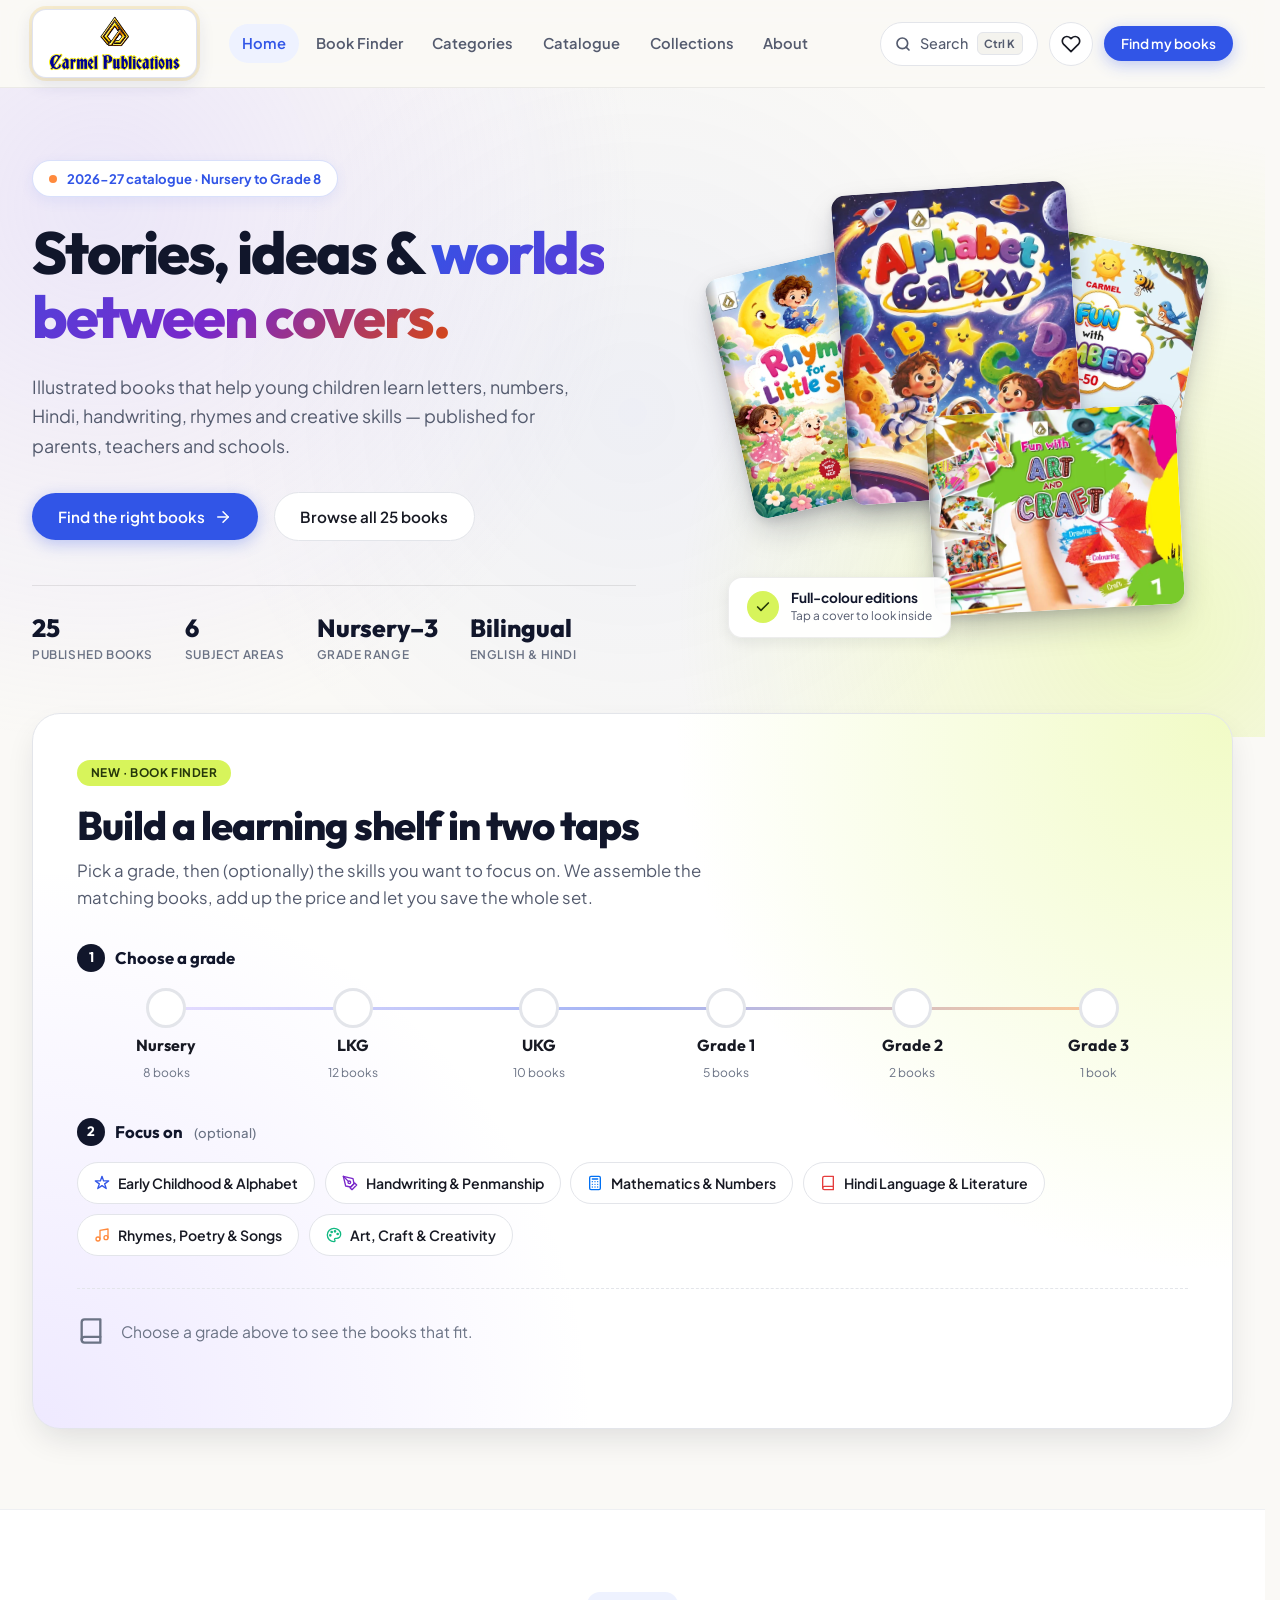
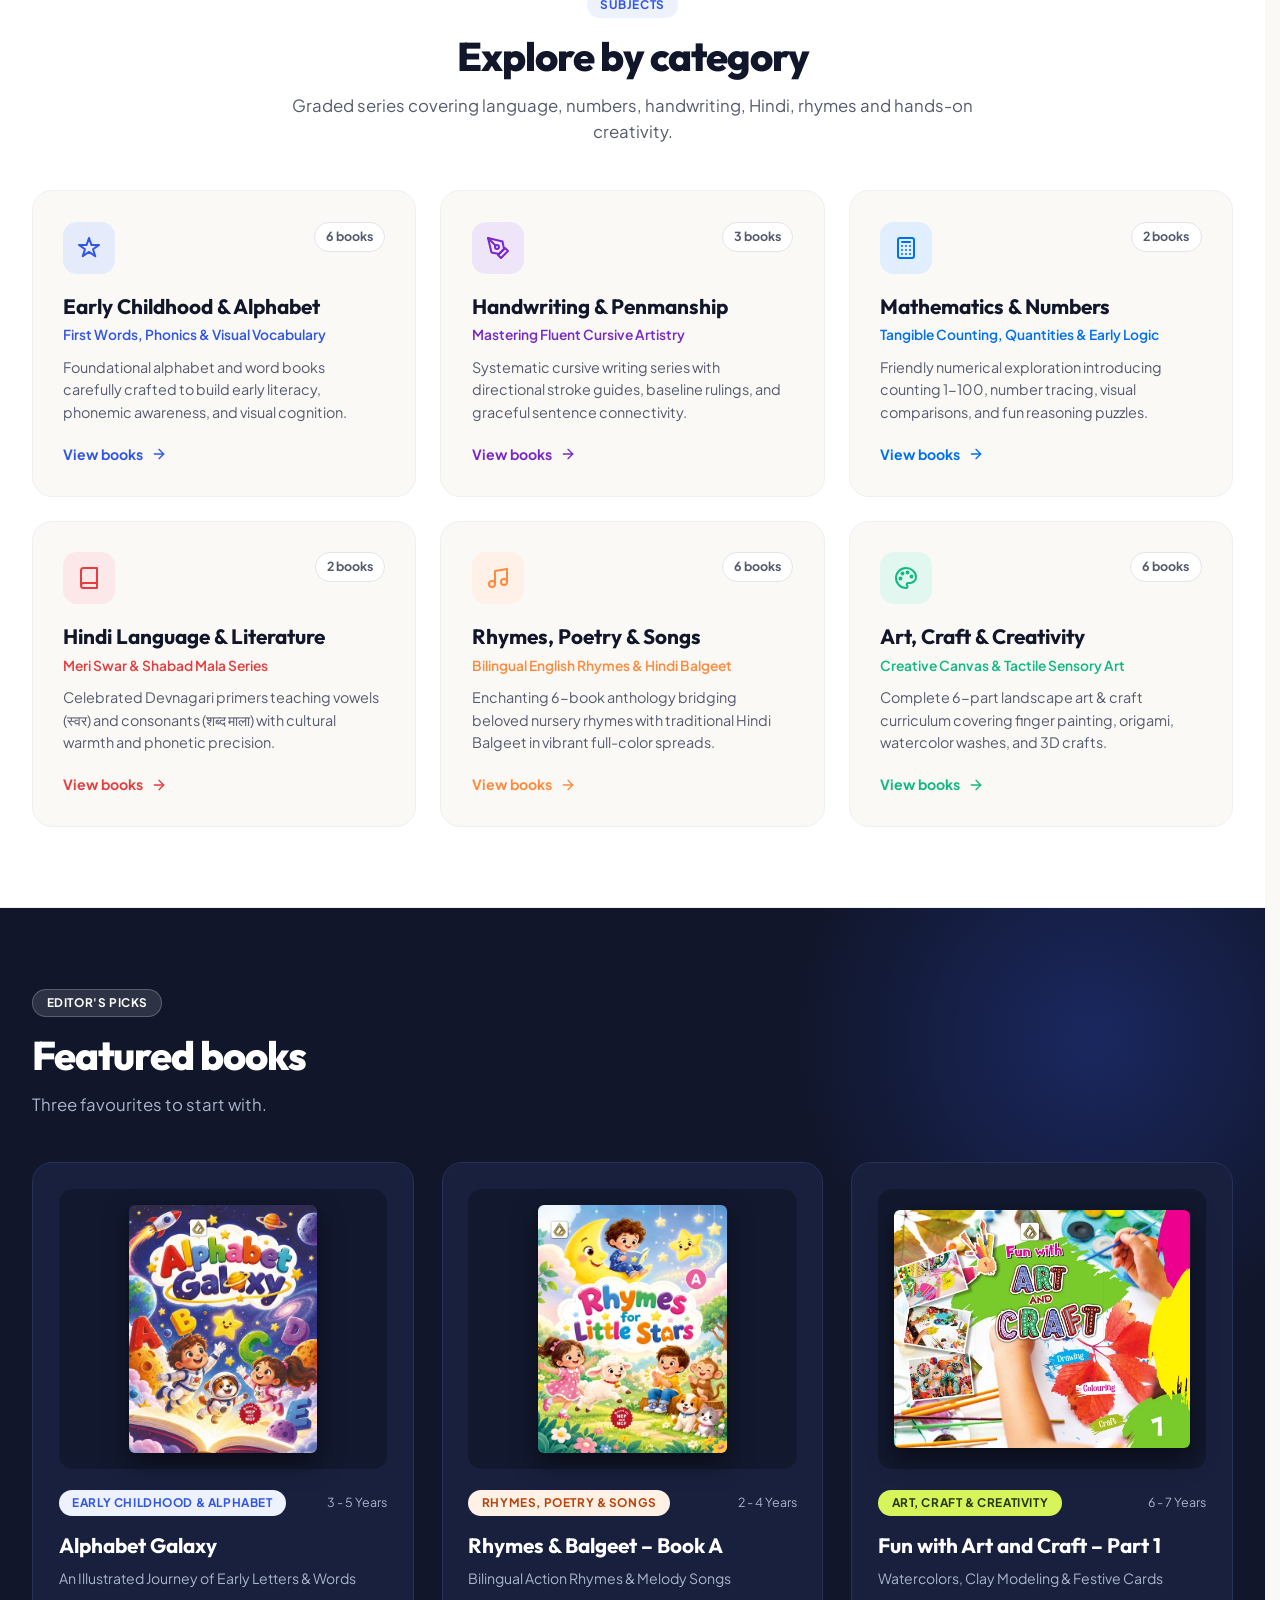
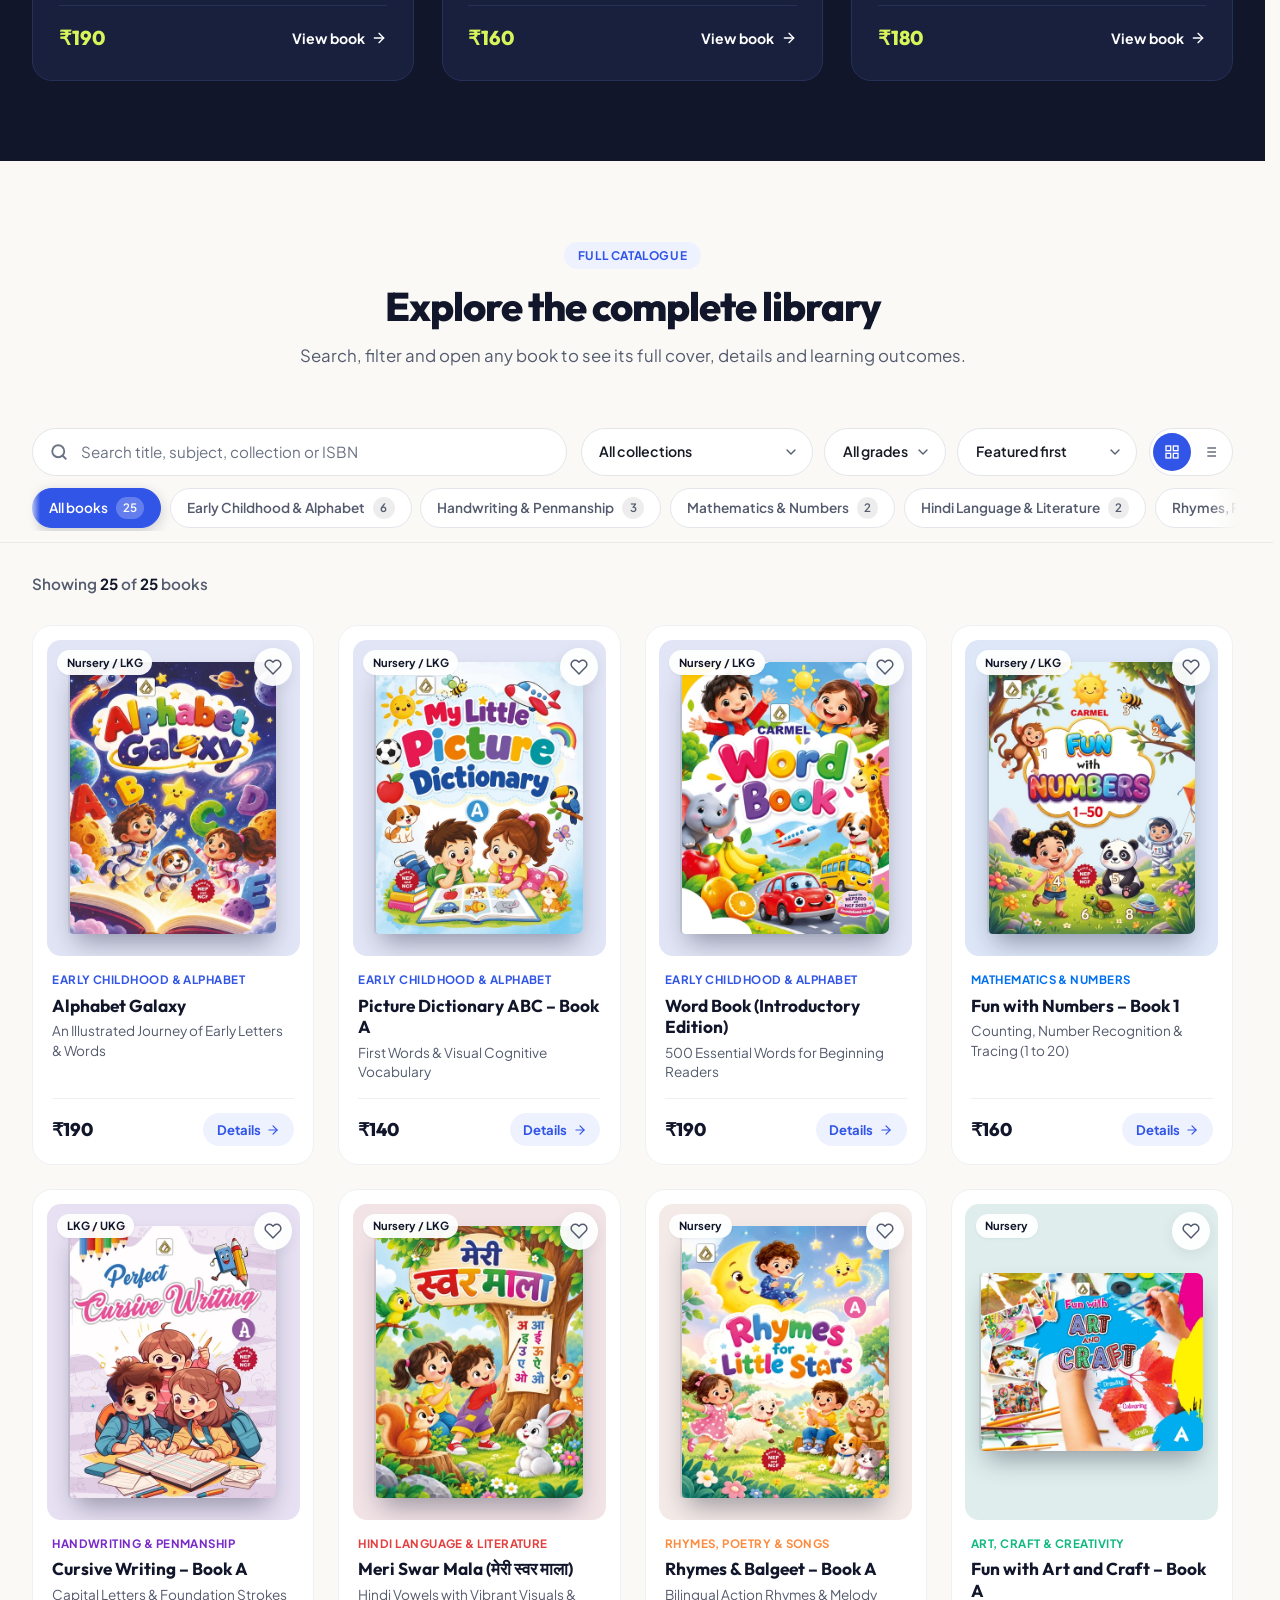
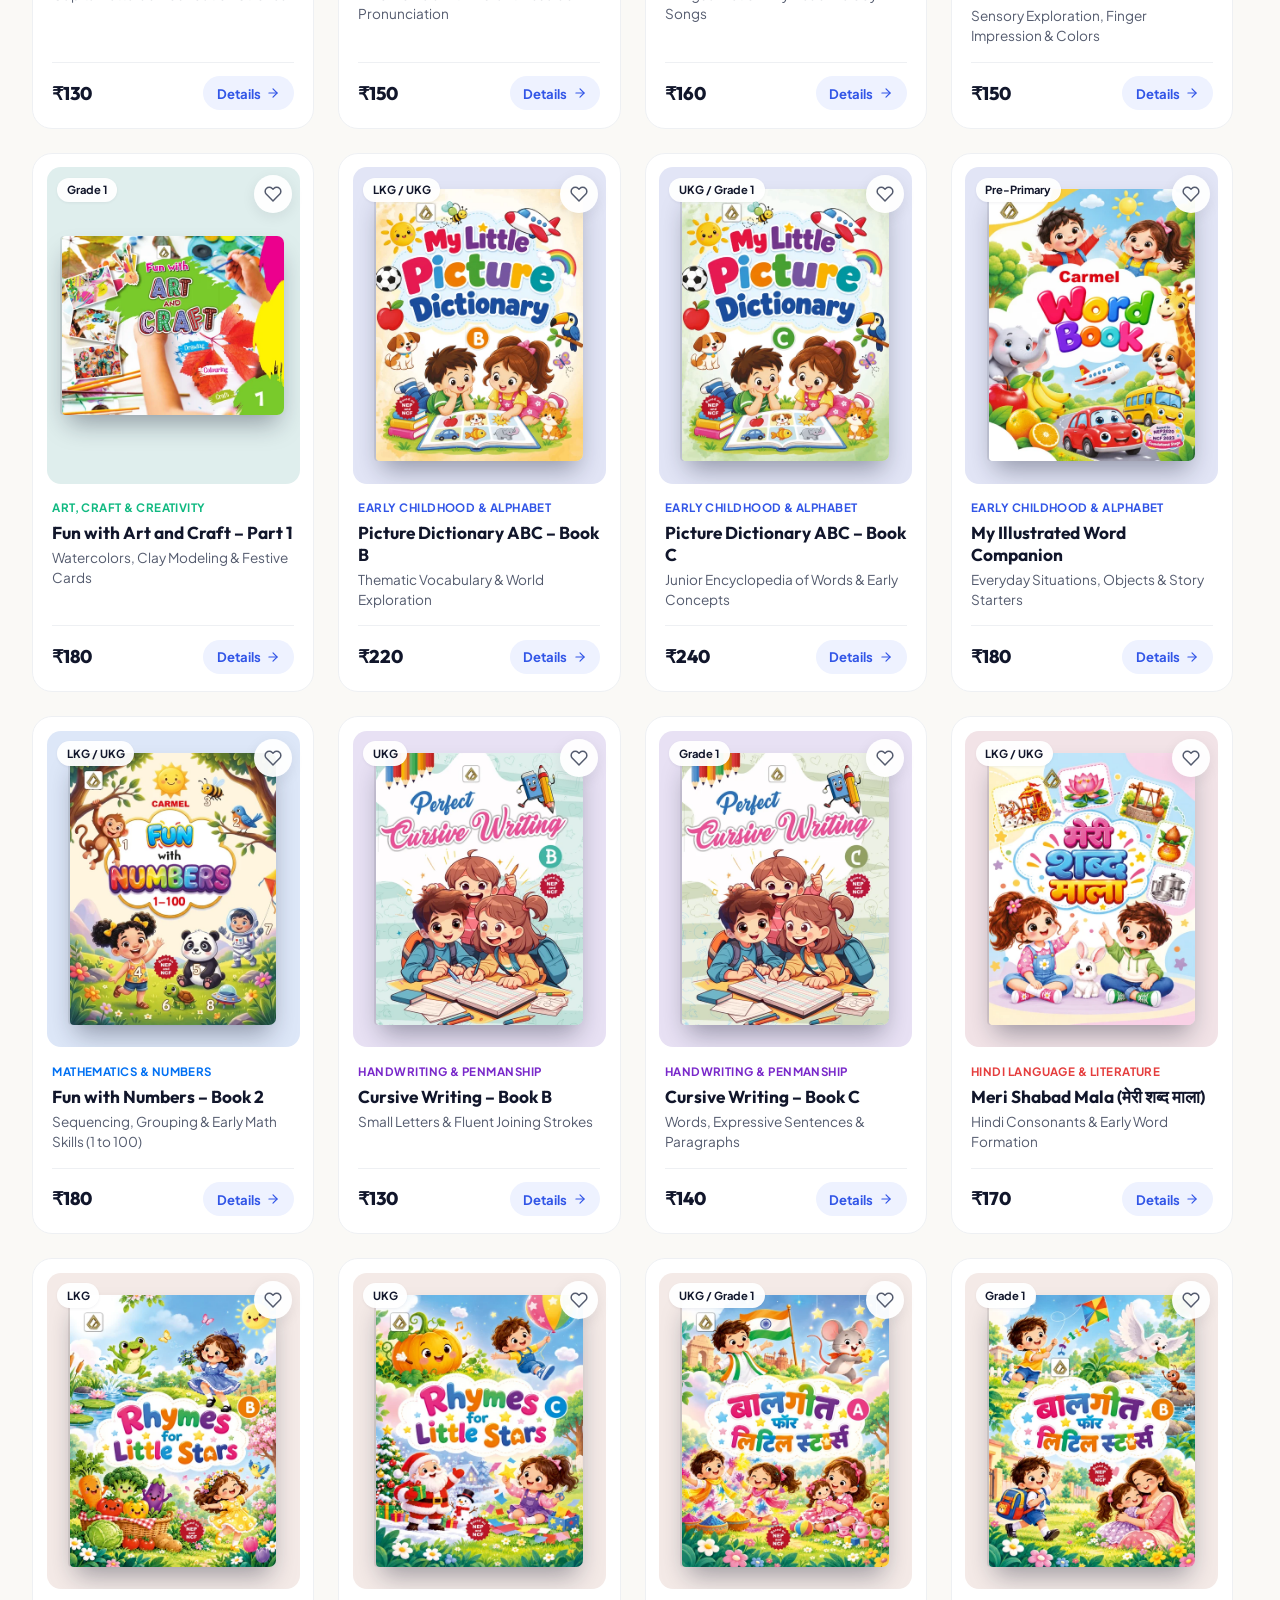
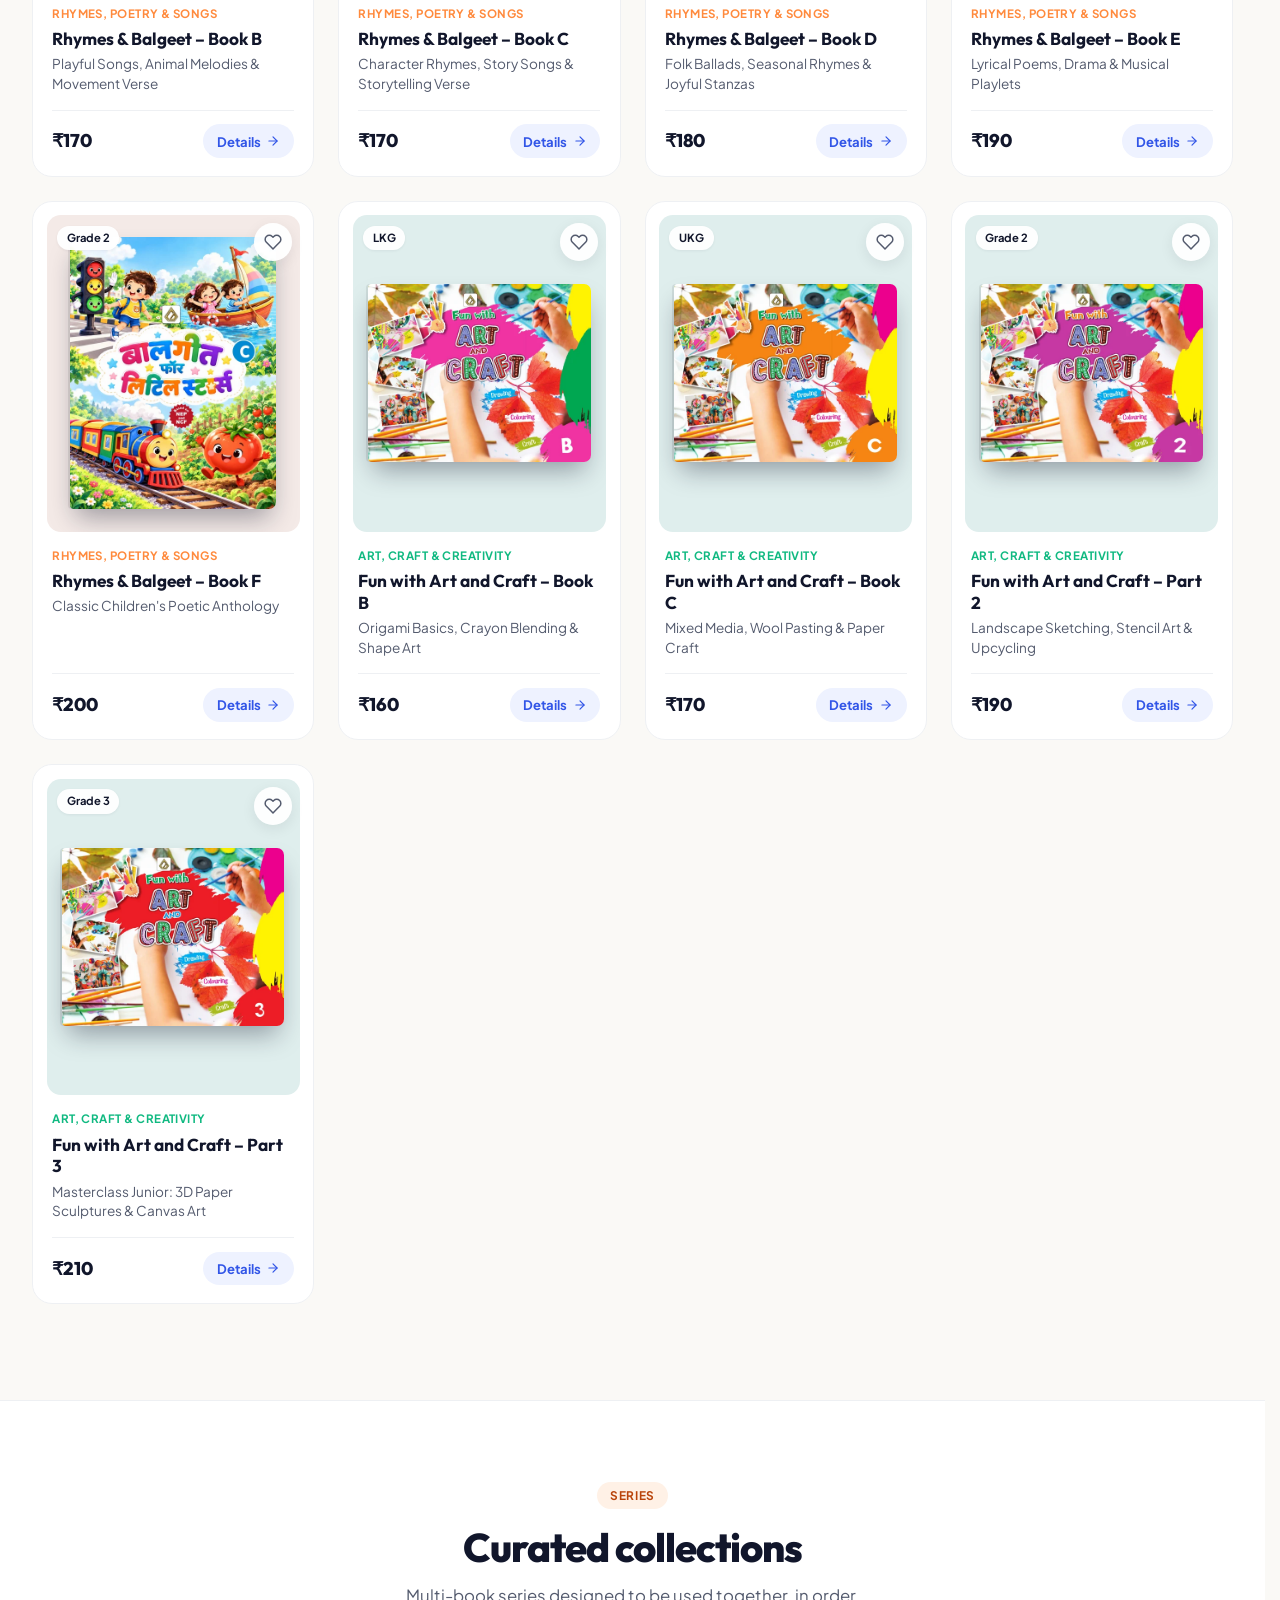
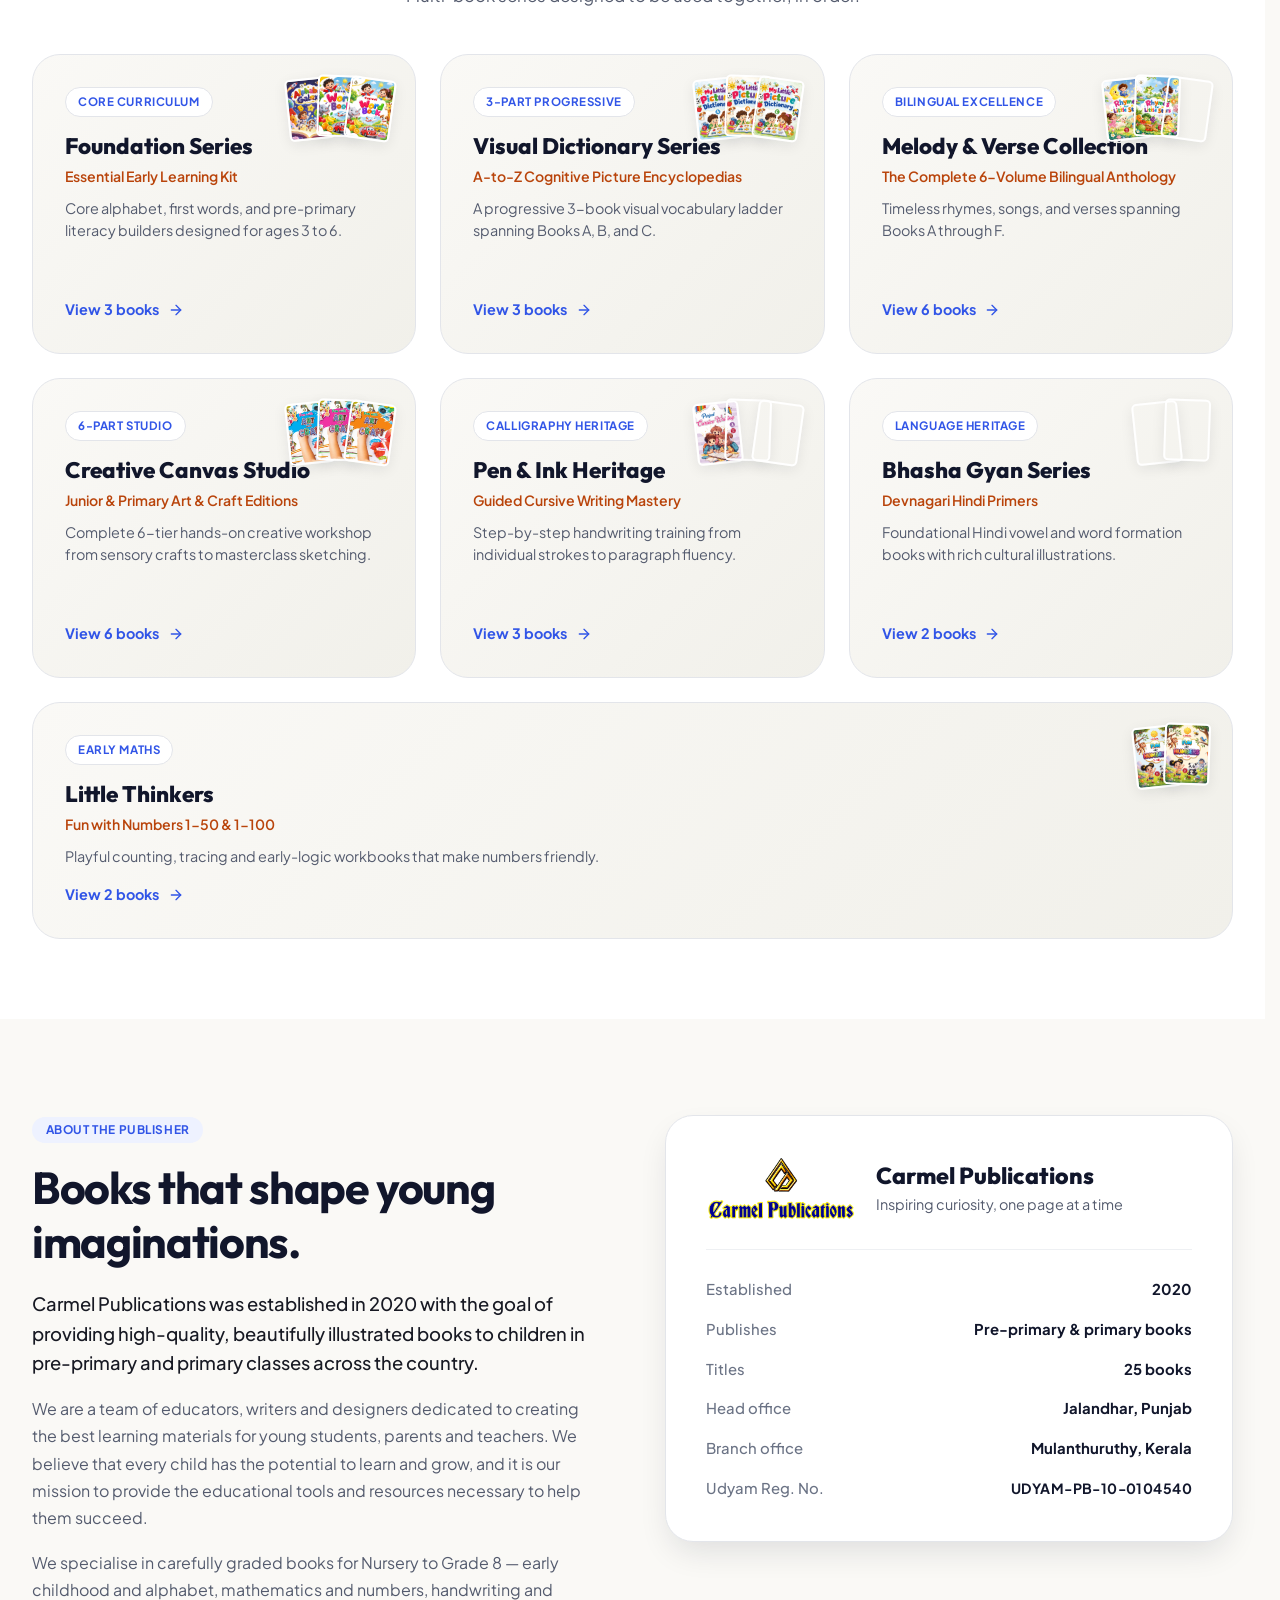
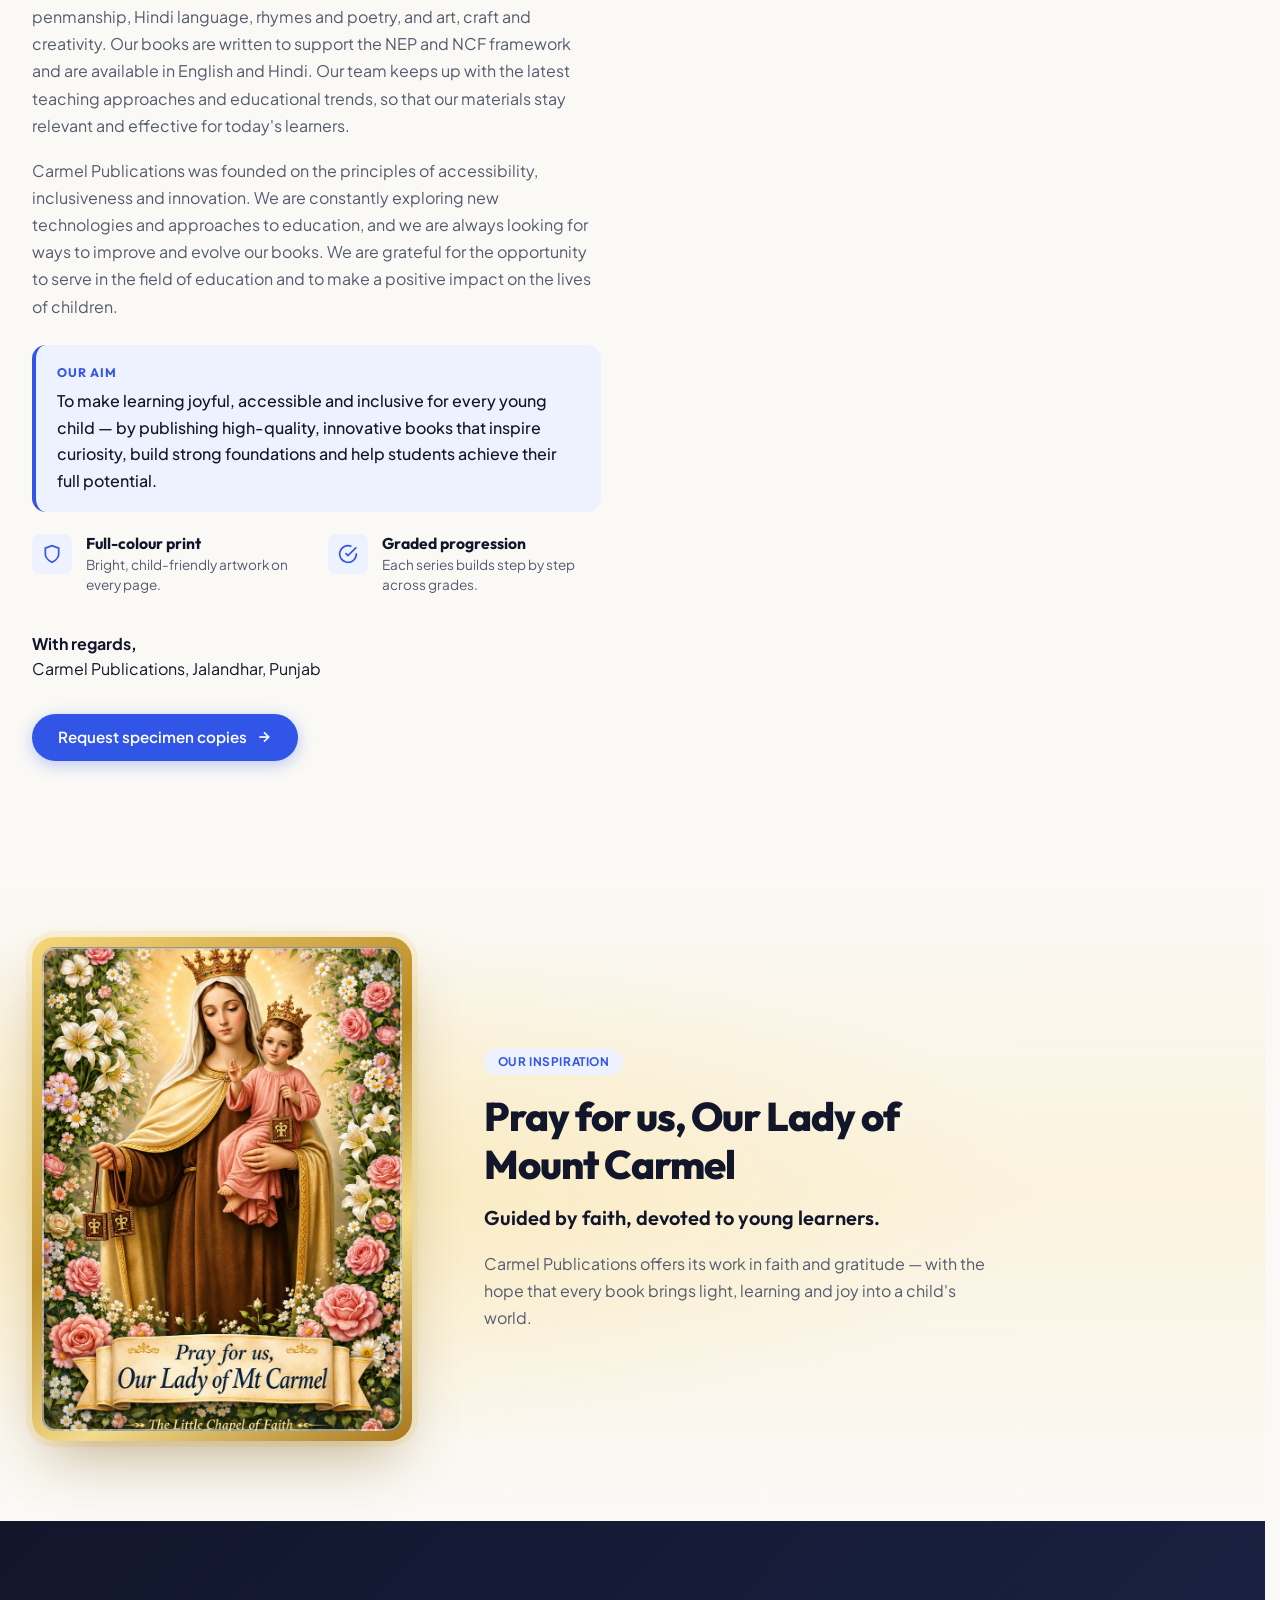
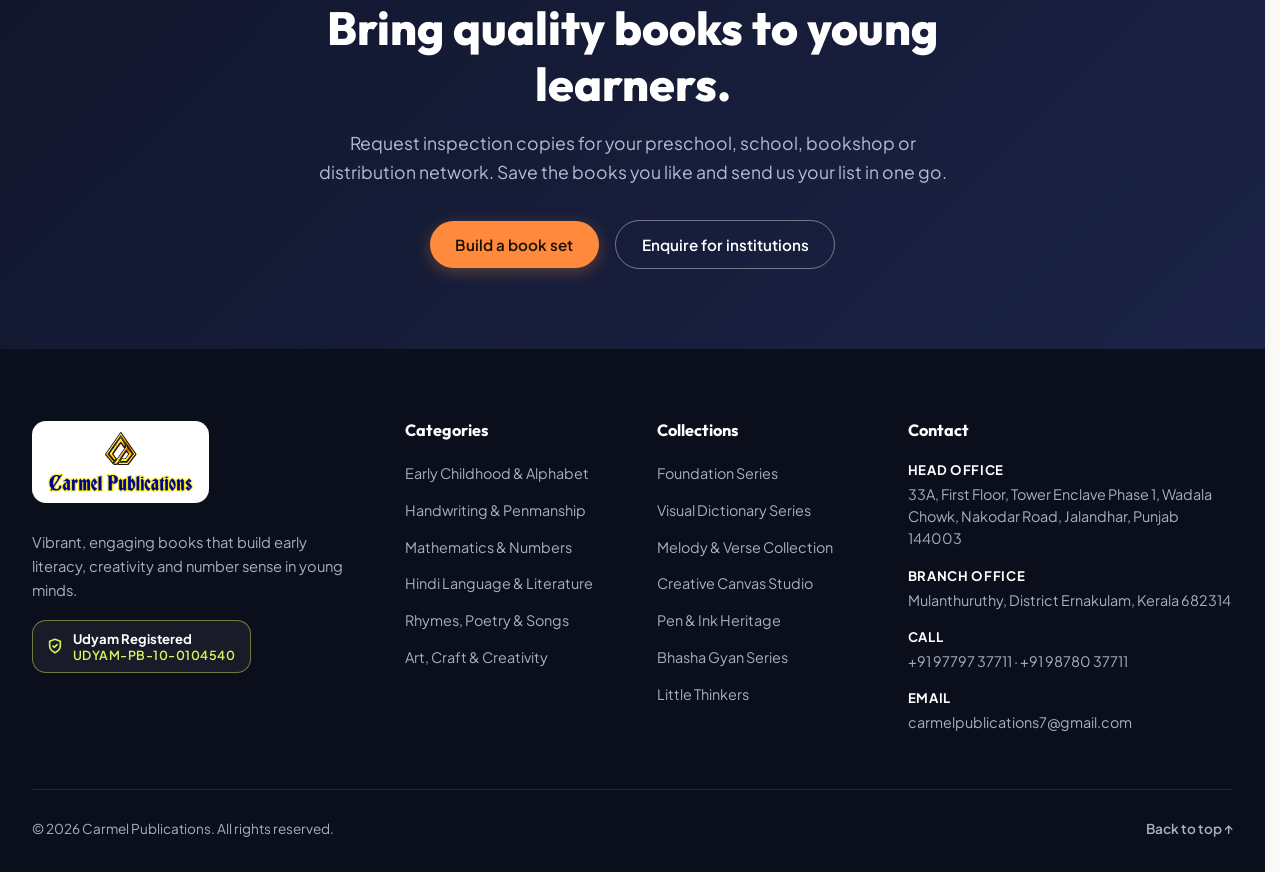
==== commit 5dc9ecdb: "Add book catalog management functionality - Created HOW_TO_ADD_BOOKS.md for guidelines on adding and" ====
--- a/index.html
+++ b/index.html
@@ -4,15 +4,15 @@
 <head>
   <meta charset="UTF-8">
   <meta name="viewport" content="width=device-width, initial-scale=1.0">
-  <title>Carmel Publications | Children's Books for Nursery to Grade 3</title>
+  <title>Carmel Publications | Children's Books for Nursery to Grade 8</title>
   <meta name="description"
-    content="Browse the Carmel Publications catalogue: alphabet and picture-dictionary books, Hindi primers, cursive writing, numbers, bilingual rhymes and art & craft workbooks for Nursery to Grade 3.">
+    content="Browse the Carmel Publications catalogue: alphabet and picture-dictionary books, Hindi primers, cursive writing, numbers, bilingual rhymes and art & craft workbooks for Nursery to Grade 8.">
   <meta name="keywords"
     content="Carmel Publications, children's books, early learning, Alphabet Galaxy, cursive writing, Hindi Swar Mala, rhymes and balgeet, art and craft, Jalandhar, Ernakulam">
   <meta name="theme-color" content="#3155E7">
   <meta property="og:title" content="Carmel Publications - Children's Book Catalogue">
   <meta property="og:description"
-    content="25 full-colour books for Nursery to Grade 3. Find the right books for your child, class or school.">
+    content="25 full-colour books for Nursery to Grade 8. Find the right books for your child, class or school.">
   <meta property="og:image" content="assets/img/logo.png">
   <meta property="og:type" content="website">
   <meta name="twitter:card" content="summary">
@@ -24,7 +24,7 @@
     rel="stylesheet">
 
   <link rel="stylesheet" href="css/style.css">
-  <link rel="icon" type="image/png" href="assets/img/logo.png">
+  <link rel="icon" type="image/png" href="assets/img/favicon.png">
   <script>document.documentElement.classList.add('js');</script>
 </head>
 
@@ -36,7 +36,7 @@
   <header class="site-header" id="siteHeader">
     <div class="container header-inner">
       <a href="#home" class="brand-logo-link" aria-label="Carmel Publications - Home">
-        <img src="assets/img/logo.png" alt="Carmel Publications" class="brand-logo-img" width="117" height="52">
+        <img src="assets/img/logo.png" alt="Carmel Publications" class="brand-logo-img" width="158" height="68">
       </a>
 
       <nav class="desktop-nav" aria-label="Main">
@@ -90,7 +90,7 @@
   <div class="mobile-nav-backdrop" id="mobileNavDrawer" aria-hidden="true">
     <nav class="mobile-nav-panel" aria-label="Mobile">
       <div class="mobile-nav-head">
-        <img src="assets/img/logo.png" alt="Carmel Publications" class="brand-logo-img" width="105" height="47">
+        <img src="assets/img/logo.png" alt="Carmel Publications" class="brand-logo-img" width="130" height="56">
         <button class="btn-icon" id="mobileNavClose" type="button" aria-label="Close menu">
           <svg width="20" height="20" viewBox="0 0 24 24" fill="none" stroke="currentColor" stroke-width="2.5"
             stroke-linecap="round" aria-hidden="true">
@@ -120,7 +120,7 @@
         <div class="hero-content">
           <div class="hero-pill-badge">
             <span class="dot"></span>
-            <span>2026-27 catalogue &middot; Nursery to Grade 3</span>
+            <span>2026-27 catalogue &middot; Nursery to Grade 8</span>
           </div>
 
           <h1 class="hero-title">
@@ -141,7 +141,7 @@
                 <polyline points="12 5 19 12 12 19"></polyline>
               </svg>
             </a>
-            <a href="#catalogue" class="btn btn-outline"><span>Browse all 25 books</span></a>
+            <a href="#catalogue" class="btn btn-outline"><span id="browseAllLabel">Browse all 25 books</span></a>
           </div>
 
           <dl class="hero-stats-strip">
@@ -155,7 +155,7 @@
             </div>
             <div class="stat-item">
               <dt class="stat-label">Grade range</dt>
-              <dd class="stat-number">Nursery&ndash;3</dd>
+              <dd class="stat-number" id="statGrades">Nursery&ndash;8</dd>
             </div>
             <div class="stat-item">
               <dt class="stat-label">English &amp; Hindi</dt>
@@ -233,7 +233,7 @@
         <div class="section-header text-center reveal">
           <span class="badge badge-primary section-badge">Subjects</span>
           <h2 class="section-title">Explore by category</h2>
-          <p class="section-subtitle">Six graded series covering language, numbers, handwriting, Hindi, rhymes and
+          <p class="section-subtitle">Graded series covering language, numbers, handwriting, Hindi, rhymes and
             hands-on creativity.</p>
         </div>
         <div class="categories-grid" id="categoriesGrid"></div>
@@ -362,11 +362,28 @@
         <div class="about-content-left reveal">
           <span class="badge badge-primary">About the publisher</span>
           <h2 class="about-title">Books that shape young imaginations.</h2>
-          <p class="about-lead">Carmel Publications creates visually rich, carefully graded books for young learners
-            &mdash; from a child's first alphabet to cursive writing and creative workshops.</p>
-          <p class="about-body">Every title is designed from the child's point of view: bright full-colour
-            illustration, simple language, and a clear progression from Nursery to Grade 3. Our books are written to
-            support the NEP and NCF framework and are available in English and Hindi.</p>
+          <p class="about-lead">Carmel Publications was established in 2020 with the goal of providing high-quality,
+            beautifully illustrated books to children in pre-primary and primary classes across the country.</p>
+          <p class="about-body">We are a team of educators, writers and designers dedicated to creating the best
+            learning materials for young students, parents and teachers. We believe that every child has the potential
+            to learn and grow, and it is our mission to provide the educational tools and resources necessary to help
+            them succeed.</p>
+          <p class="about-body">We specialise in carefully graded books for Nursery to Grade 8 &mdash; early
+            childhood and alphabet, mathematics and numbers, handwriting and penmanship, Hindi language, rhymes and
+            poetry, and art, craft and creativity. Our books are written to support the NEP and NCF framework and are
+            available in English and Hindi. Our team keeps up with the latest teaching approaches and educational
+            trends, so that our materials stay relevant and effective for today's learners.</p>
+          <p class="about-body">Carmel Publications was founded on the principles of accessibility, inclusiveness and
+            innovation. We are constantly exploring new technologies and approaches to education, and we are always
+            looking for ways to improve and evolve our books. We are grateful for the opportunity to serve in the field
+            of education and to make a positive impact on the lives of children.</p>
+
+          <div class="about-aim">
+            <span class="about-aim-label">Our aim</span>
+            <p>To make learning joyful, accessible and inclusive for every young child &mdash; by publishing
+              high-quality, innovative books that inspire curiosity, build strong foundations and help students achieve
+              their full potential.</p>
+          </div>
 
           <div class="about-pillars-grid">
             <div class="pillar-item">
@@ -394,6 +411,8 @@
             </div>
           </div>
 
+          <p class="about-signoff"><strong>With regards,</strong><br>Carmel Publications, Jalandhar, Punjab</p>
+
           <button class="btn btn-primary" type="button" data-open-inquiry>
             <span>Request specimen copies</span>
             <svg width="16" height="16" viewBox="0 0 24 24" fill="none" stroke="currentColor" stroke-width="2.5"
@@ -406,7 +425,7 @@
 
         <div class="about-visual-box reveal">
           <div class="publisher-badge-card">
-            <img src="assets/img/logo.png" alt="Carmel Publications" class="pub-logo-large" width="130" height="58">
+            <img src="assets/img/logo.png" alt="Carmel Publications" class="pub-logo-large" width="150" height="65">
             <div>
               <h3 class="pub-name-headline">Carmel Publications</h3>
               <p class="pub-address-text">Inspiring curiosity, one page at a time</p>
@@ -414,6 +433,10 @@
           </div>
           <dl class="pub-meta-list">
             <div class="pub-meta-row">
+              <dt class="pub-meta-label">Established</dt>
+              <dd class="pub-meta-val">2020</dd>
+            </div>
+            <div class="pub-meta-row">
               <dt class="pub-meta-label">Publishes</dt>
               <dd class="pub-meta-val">Pre-primary &amp; primary books</dd>
             </div>
@@ -429,7 +452,28 @@
               <dt class="pub-meta-label">Branch office</dt>
               <dd class="pub-meta-val">Mulanthuruthy, Kerala</dd>
             </div>
+            <div class="pub-meta-row">
+              <dt class="pub-meta-label">Udyam Reg. No.</dt>
+              <dd class="pub-meta-val pub-reg-no">UDYAM-PB-10-0104540</dd>
+            </div>
           </dl>
+        </div>
+      </div>
+    </section>
+
+    <!-- Devotion -->
+    <section class="devotion-section" aria-labelledby="devotionTitle">
+      <div class="container devotion-grid">
+        <figure class="devotion-frame reveal">
+          <img src="assets/img/our-lady-of-mount-carmel.jpg" alt="Our Lady of Mount Carmel with the Child Jesus, surrounded by roses and lilies"
+            width="800" height="1077" loading="lazy">
+        </figure>
+        <div class="devotion-text reveal">
+          <span class="badge badge-primary">Our inspiration</span>
+          <h2 class="section-title" id="devotionTitle">Pray for us, Our Lady of Mount Carmel</h2>
+          <p class="devotion-quote">Guided by faith, devoted to young learners.</p>
+          <p>Carmel Publications offers its work in faith and gratitude &mdash; with the hope that every book
+            brings light, learning and joy into a child's world.</p>
         </div>
       </div>
     </section>
@@ -456,9 +500,17 @@
       <div class="footer-top-grid">
         <div class="footer-brand-col">
           <span class="footer-logo-card"><img src="assets/img/logo.png" alt="Carmel Publications"
-              class="brand-logo-img" width="126" height="56"></span>
+              class="brand-logo-img" width="150" height="65"></span>
           <p class="footer-brand-desc">Vibrant, engaging books that build early literacy, creativity and number sense
             in young minds.</p>
+          <p class="footer-reg">
+            <svg width="16" height="16" viewBox="0 0 24 24" fill="none" stroke="currentColor" stroke-width="2.5"
+              stroke-linecap="round" stroke-linejoin="round" aria-hidden="true">
+              <path d="M12 22s8-4 8-10V5l-8-3-8 3v7c0 6 8 10 8 10z"></path>
+              <polyline points="9 12 11 14 15 10"></polyline>
+            </svg>
+            <span>Udyam Registered<small>UDYAM-PB-10-0104540</small></span>
+          </p>
         </div>
 
         <div>
--- a/css/style.css
+++ b/css/style.css
@@ -41,7 +41,7 @@
   --shadow-book: 0 16px 34px -6px rgba(17, 22, 43, 0.28), 0 4px 10px rgba(17, 22, 43, 0.1);
 
   --max-width: 1320px;
-  --header-h: 76px;
+  --header-h: 88px;
   --radius-sm: 8px;
   --radius-md: 14px;
   --radius-lg: 20px;
@@ -238,8 +238,19 @@
   height: 100%;
 }
 
-.brand-logo-link { display: inline-flex; align-items: center; flex-shrink: 0; }
-.brand-logo-img { height: 52px; width: auto; object-fit: contain; }
+.brand-logo-link {
+  display: inline-flex;
+  align-items: center;
+  flex-shrink: 0;
+  padding: 0.3rem 0.9rem;
+  background: #fff;
+  border: 1px solid rgba(37, 56, 150, 0.14);
+  border-radius: var(--radius-md);
+  box-shadow: 0 6px 18px rgba(30, 40, 120, 0.12), 0 0 0 3px rgba(245, 190, 30, 0.18);
+  transition: transform var(--t-fast), box-shadow var(--t-fast);
+}
+.brand-logo-link:hover { transform: translateY(-1px); box-shadow: 0 8px 22px rgba(30, 40, 120, 0.18), 0 0 0 3px rgba(245, 190, 30, 0.32); }
+.brand-logo-img { height: 58px; width: auto; object-fit: contain; }
 
 .desktop-nav { flex: 1; min-width: 0; }
 .nav-links { display: flex; align-items: center; gap: 0.25rem; }
@@ -340,7 +351,7 @@
 }
 .mobile-nav-backdrop.active .mobile-nav-panel { transform: none; }
 .mobile-nav-head { display: flex; align-items: center; justify-content: space-between; }
-.mobile-nav-head .brand-logo-img { height: 46px; }
+.mobile-nav-head .brand-logo-img { height: 54px; }
 .mobile-nav-links { display: flex; flex-direction: column; margin-top: 0.5rem; }
 .mobile-nav-links a {
   display: block;
@@ -554,12 +565,12 @@
   justify-content: center;
 }
 
-.grade-path { position: relative; display: grid; grid-template-columns: repeat(6, 1fr); gap: 0.5rem; }
+.grade-path { position: relative; display: grid; grid-template-columns: repeat(var(--grades, 6), minmax(0, 1fr)); gap: 0.5rem; }
 .grade-path::before {
   content: '';
   position: absolute;
-  left: 8%;
-  right: 8%;
+  left: calc(50% / var(--grades, 6));
+  right: calc(50% / var(--grades, 6));
   top: 19px;
   height: 3px;
   background: linear-gradient(90deg, var(--color-highlight), var(--color-primary), var(--color-secondary));
@@ -1037,11 +1048,16 @@
    About
    ========================================================================== */
 .about-section { padding: 6rem 0; }
-.about-grid { display: grid; grid-template-columns: 1fr 1fr; align-items: center; gap: 4rem; }
+.about-grid { display: grid; grid-template-columns: 1fr 1fr; align-items: start; gap: 4rem; }
+.about-visual-box { position: sticky; top: calc(var(--header-h) + 1.5rem); }
 .about-content-left .badge { margin-bottom: 1.1rem; }
 .about-title { font-size: clamp(2rem, 4vw, 2.8rem); letter-spacing: -0.03em; color: var(--color-navy); margin-bottom: 1.3rem; }
 .about-lead { font-size: 1.15rem; font-weight: 500; line-height: 1.6; color: var(--color-text-main); margin-bottom: 1.1rem; }
-.about-body { line-height: 1.7; margin-bottom: 2rem; }
+.about-body { line-height: 1.7; margin-bottom: 1.1rem; }
+.about-aim { margin: 1.6rem 0 1.4rem; padding: 1.1rem 1.3rem; background: var(--color-primary-light); border-left: 4px solid var(--color-primary); border-radius: var(--radius-md); }
+.about-aim-label { display: block; font-family: var(--font-display); font-size: 0.78rem; font-weight: 700; letter-spacing: 0.08em; text-transform: uppercase; color: var(--color-primary); margin-bottom: 0.35rem; }
+.about-aim p { margin: 0; font-weight: 500; line-height: 1.65; color: var(--color-navy); }
+.about-signoff { line-height: 1.6; margin-bottom: 2rem; color: var(--color-navy); }
 .about-pillars-grid { display: grid; grid-template-columns: 1fr 1fr; gap: 1.5rem; margin-bottom: 2.25rem; }
 .pillar-item { display: flex; align-items: flex-start; gap: 0.85rem; }
 .pillar-icon-box { width: 40px; height: 40px; border-radius: var(--radius-sm); background: var(--color-primary-light); color: var(--color-primary); display: flex; align-items: center; justify-content: center; flex-shrink: 0; }
@@ -1050,13 +1066,46 @@
 
 .about-visual-box { background: #fff; border: 1px solid var(--color-border); border-radius: var(--radius-xl); padding: 2.5rem; box-shadow: var(--shadow-lg); }
 .publisher-badge-card { display: flex; align-items: center; gap: 1.25rem; padding-bottom: 1.75rem; margin-bottom: 1.75rem; border-bottom: 1px solid var(--color-border-subtle); }
-.pub-logo-large { width: 120px; height: auto; flex-shrink: 0; }
+.pub-logo-large { width: 150px; height: auto; flex-shrink: 0; }
 .pub-name-headline { font-size: 1.45rem; font-weight: 800; color: var(--color-navy); }
 .pub-address-text { font-size: 0.9rem; margin-top: 0.2rem; }
 .pub-meta-list { display: flex; flex-direction: column; gap: 1rem; }
 .pub-meta-row { display: flex; justify-content: space-between; align-items: baseline; gap: 1rem; font-size: 0.93rem; }
 .pub-meta-label { color: var(--color-text-light); font-weight: 500; }
 .pub-meta-val { font-weight: 700; color: var(--color-navy); text-align: right; }
+.pub-reg-no { font-size: 0.88rem; letter-spacing: 0.03em; white-space: nowrap; }
+
+/* ==========================================================================
+   Devotion
+   ========================================================================== */
+.devotion-section {
+  padding: 5rem 0;
+  background:
+    radial-gradient(ellipse at 20% 50%, rgba(246, 214, 120, 0.35), transparent 55%),
+    linear-gradient(180deg, var(--color-bg) 0%, #FBF3DF 50%, var(--color-bg) 100%);
+}
+.devotion-grid { display: grid; grid-template-columns: minmax(0, 380px) minmax(0, 1fr); align-items: center; gap: 4.5rem; justify-content: center; }
+.devotion-frame {
+  position: relative;
+  margin: 0;
+  padding: 10px;
+  border-radius: 22px;
+  background: linear-gradient(145deg, #F6D77A, #B98A22 45%, #F3DB8C 70%, #A8771A);
+  box-shadow: 0 28px 60px -18px rgba(120, 80, 10, 0.45), 0 0 0 6px rgba(246, 214, 120, 0.22);
+}
+.devotion-frame::after {
+  content: '';
+  position: absolute;
+  inset: 10px;
+  border-radius: 14px;
+  box-shadow: inset 0 0 0 2px rgba(255, 255, 255, 0.55);
+  pointer-events: none;
+}
+.devotion-frame img { display: block; width: 100%; height: auto; border-radius: 14px; }
+.devotion-text { max-width: 520px; }
+.devotion-text .badge { margin-bottom: 1.1rem; }
+.devotion-quote { font-family: var(--font-display); font-size: 1.25rem; font-weight: 600; color: var(--color-navy); margin-bottom: 0.9rem; }
+.devotion-text p { line-height: 1.7; }
 
 /* ==========================================================================
    Closing CTA & footer
@@ -1070,8 +1119,11 @@
 .site-footer { background: #0B0E1B; color: #A5B0C5; padding: 4.5rem 0 2rem; }
 .footer-top-grid { display: grid; grid-template-columns: 1.6fr 1fr 1fr 1.6fr; gap: 3rem; margin-bottom: 3.5rem; }
 .footer-logo-card { display: inline-block; padding: 0.55rem 0.9rem; background: #fff; border-radius: var(--radius-md); margin-bottom: 1.25rem; }
-.footer-logo-card .brand-logo-img { height: 52px; }
+.footer-logo-card .brand-logo-img { height: 64px; }
 .footer-brand-desc { font-size: 0.92rem; line-height: 1.65; color: #A5B0C5; max-width: 320px; }
+.footer-reg { display: inline-flex; align-items: center; gap: 0.6rem; margin-top: 1.1rem; padding: 0.55rem 0.9rem; border: 1px solid rgba(215, 244, 91, 0.45); border-radius: var(--radius-md); background: rgba(255, 255, 255, 0.06); color: #d7f45b; }
+.footer-reg span { display: flex; flex-direction: column; font-size: 0.82rem; font-weight: 700; line-height: 1.3; color: #fff; }
+.footer-reg small { font-size: 0.78rem; font-weight: 600; letter-spacing: 0.04em; color: #d7f45b; }
 .footer-heading { font-size: 1.02rem; color: #fff; margin-bottom: 1.2rem; }
 .footer-links-list { display: flex; flex-direction: column; gap: 0.7rem; }
 .footer-link { font-size: 0.9rem; color: #A5B0C5; transition: color var(--t-fast); }
@@ -1317,8 +1369,9 @@
 }
 
 @media (max-width: 980px) {
-  :root { --header-h: 68px; }
-  .brand-logo-img { height: 46px; }
+  :root { --header-h: 72px; }
+  .brand-logo-img { height: 48px; }
+  .brand-logo-link { padding: 0.2rem 0.65rem; }
   .desktop-nav { display: none; }
   .mobile-menu-toggle { display: inline-flex; }
 
@@ -1331,6 +1384,9 @@
   .collection-banner-card:last-child:nth-child(3n + 1) { grid-column: auto; }
   .collection-banner-card:last-child:nth-child(2n + 1) { grid-column: 1 / -1; }
   .about-grid { grid-template-columns: 1fr; gap: 2.5rem; }
+  .devotion-grid { grid-template-columns: minmax(0, 360px); gap: 2.5rem; text-align: center; }
+  .devotion-text { max-width: none; }
+  .about-visual-box { position: static; }
   .finder-card { padding: 2rem; }
 
   /* Catalogue controls collapse into a filter panel */
@@ -1367,7 +1423,7 @@
 
   .finder-section { padding-bottom: 3.5rem; }
   .finder-card { padding: 1.5rem 1.25rem; border-radius: var(--radius-lg); }
-  .grade-path { grid-template-columns: repeat(3, 1fr); row-gap: 1rem; }
+  .grade-path { grid-template-columns: repeat(3, minmax(0, 1fr)); row-gap: 1rem; }
   .grade-path::before { display: none; }
   .finder-actions { width: 100%; }
   .finder-actions .btn { flex: 1 1 auto; padding-left: 0.8rem; padding-right: 0.8rem; }
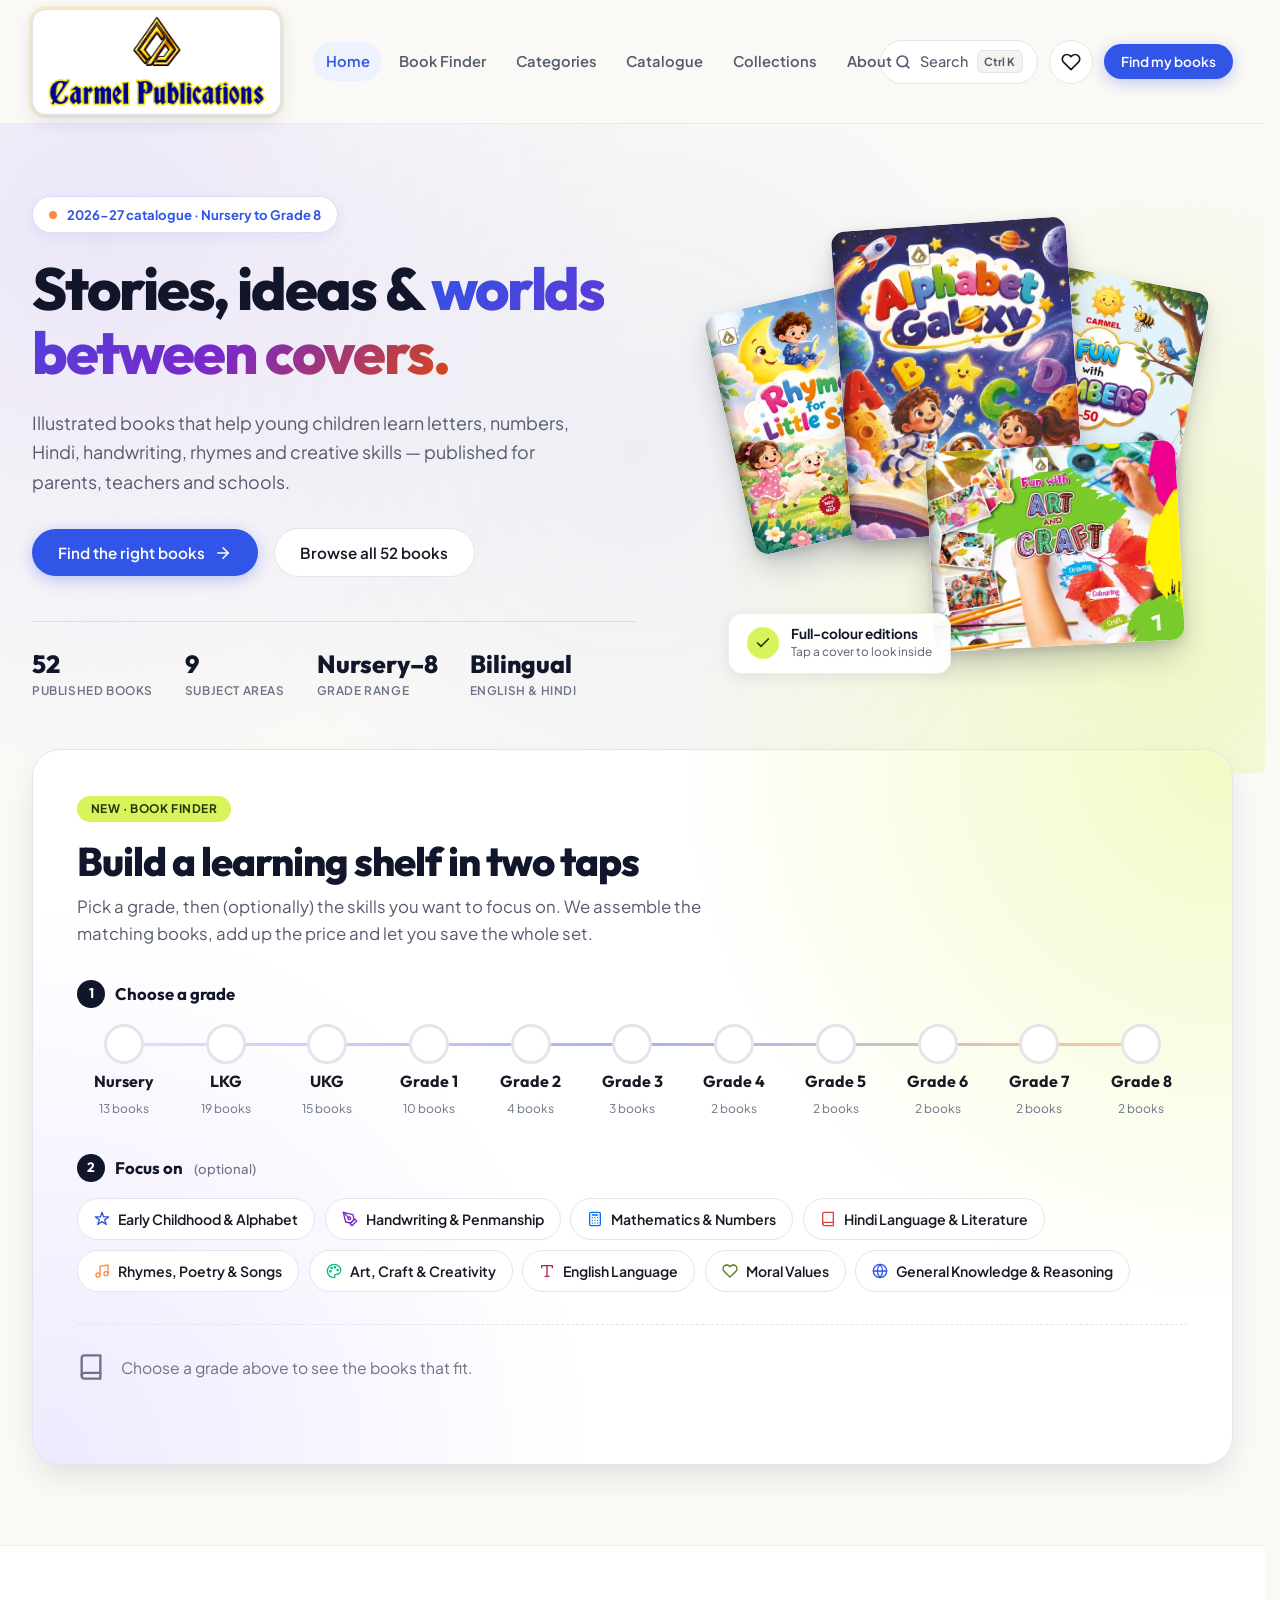
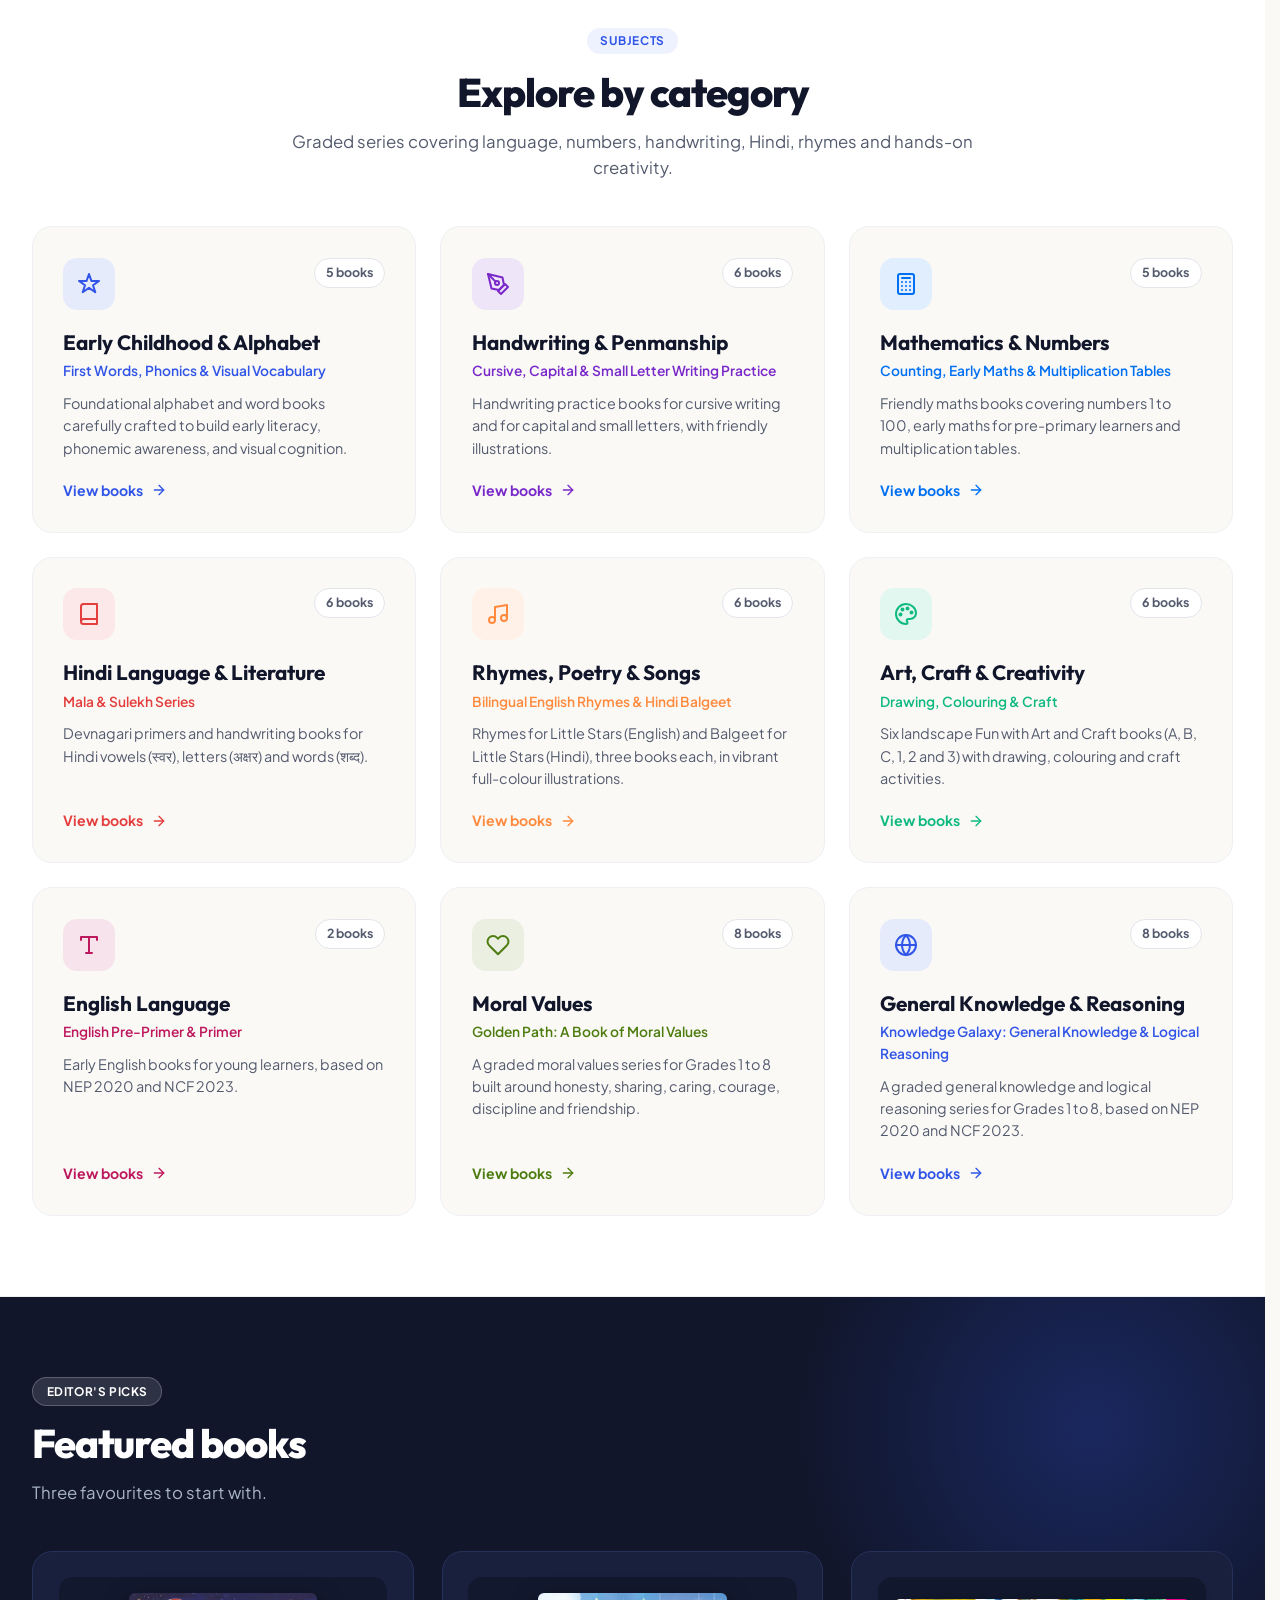
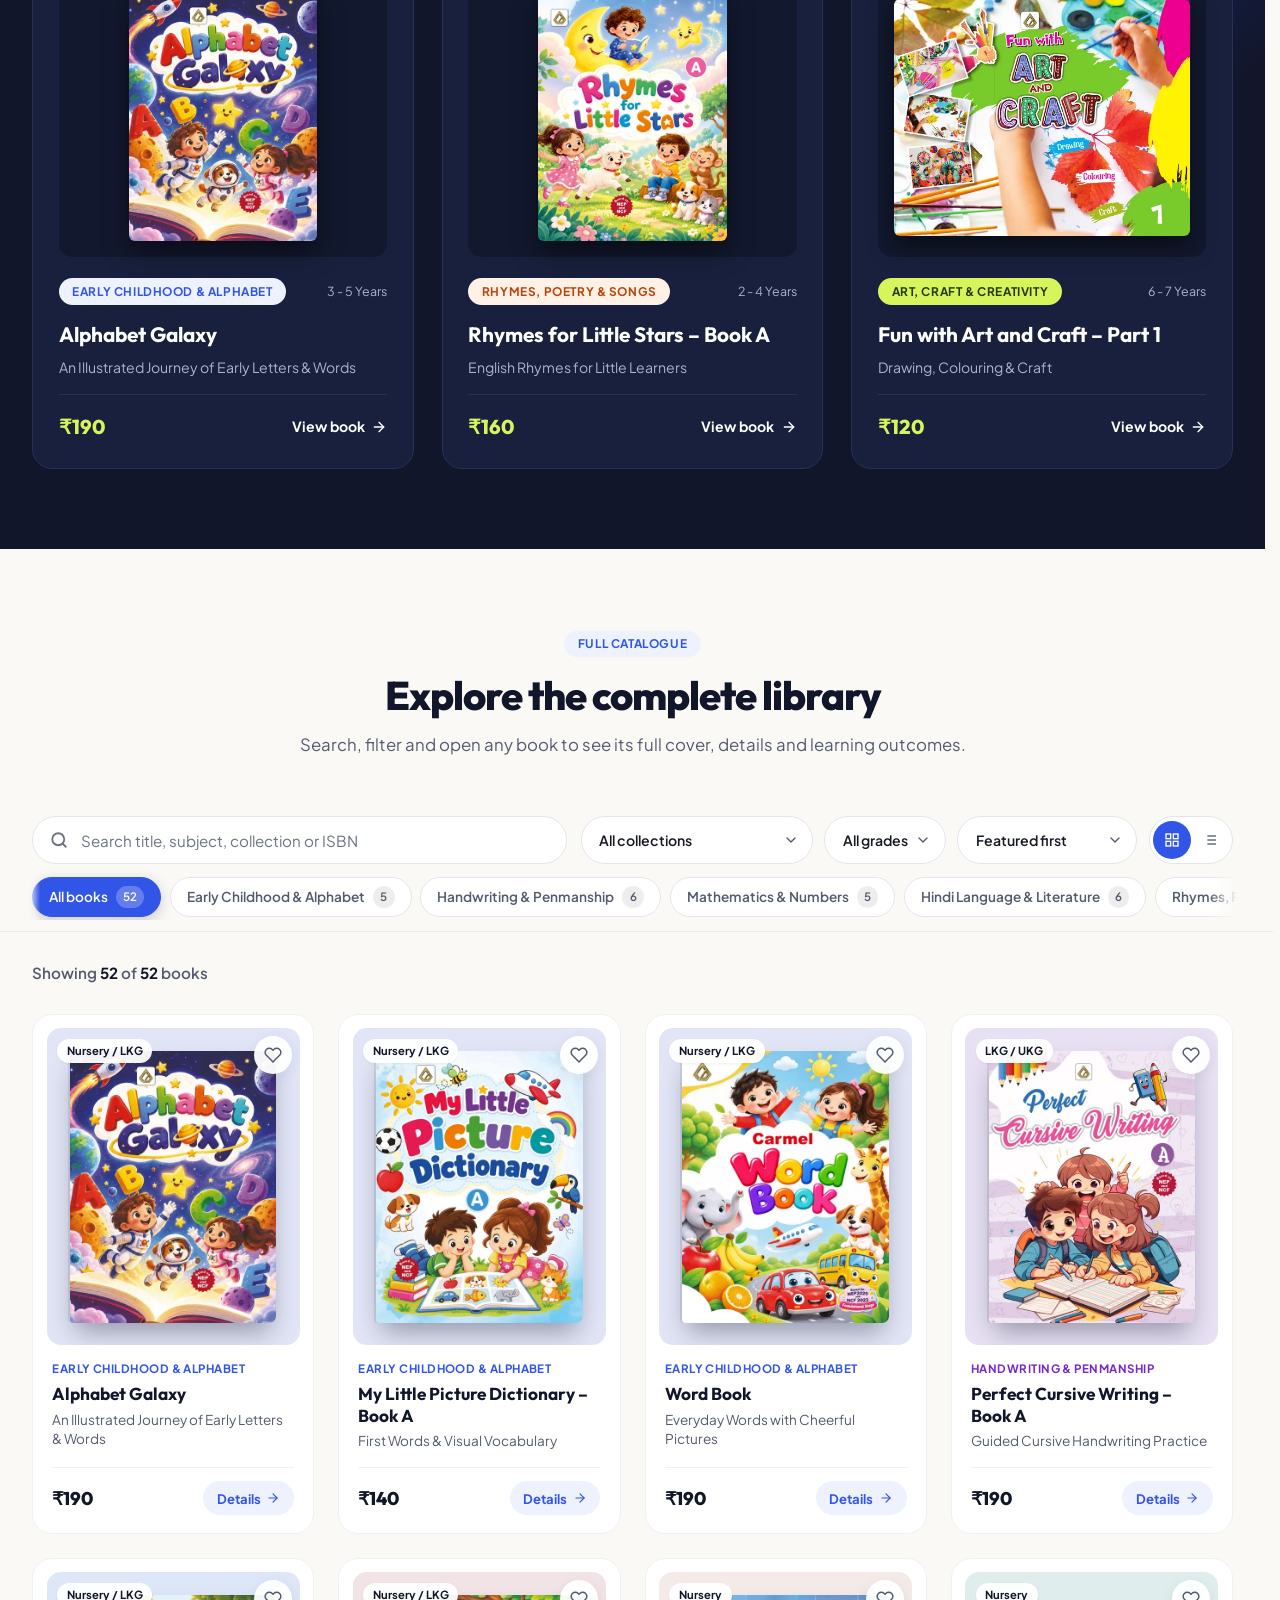
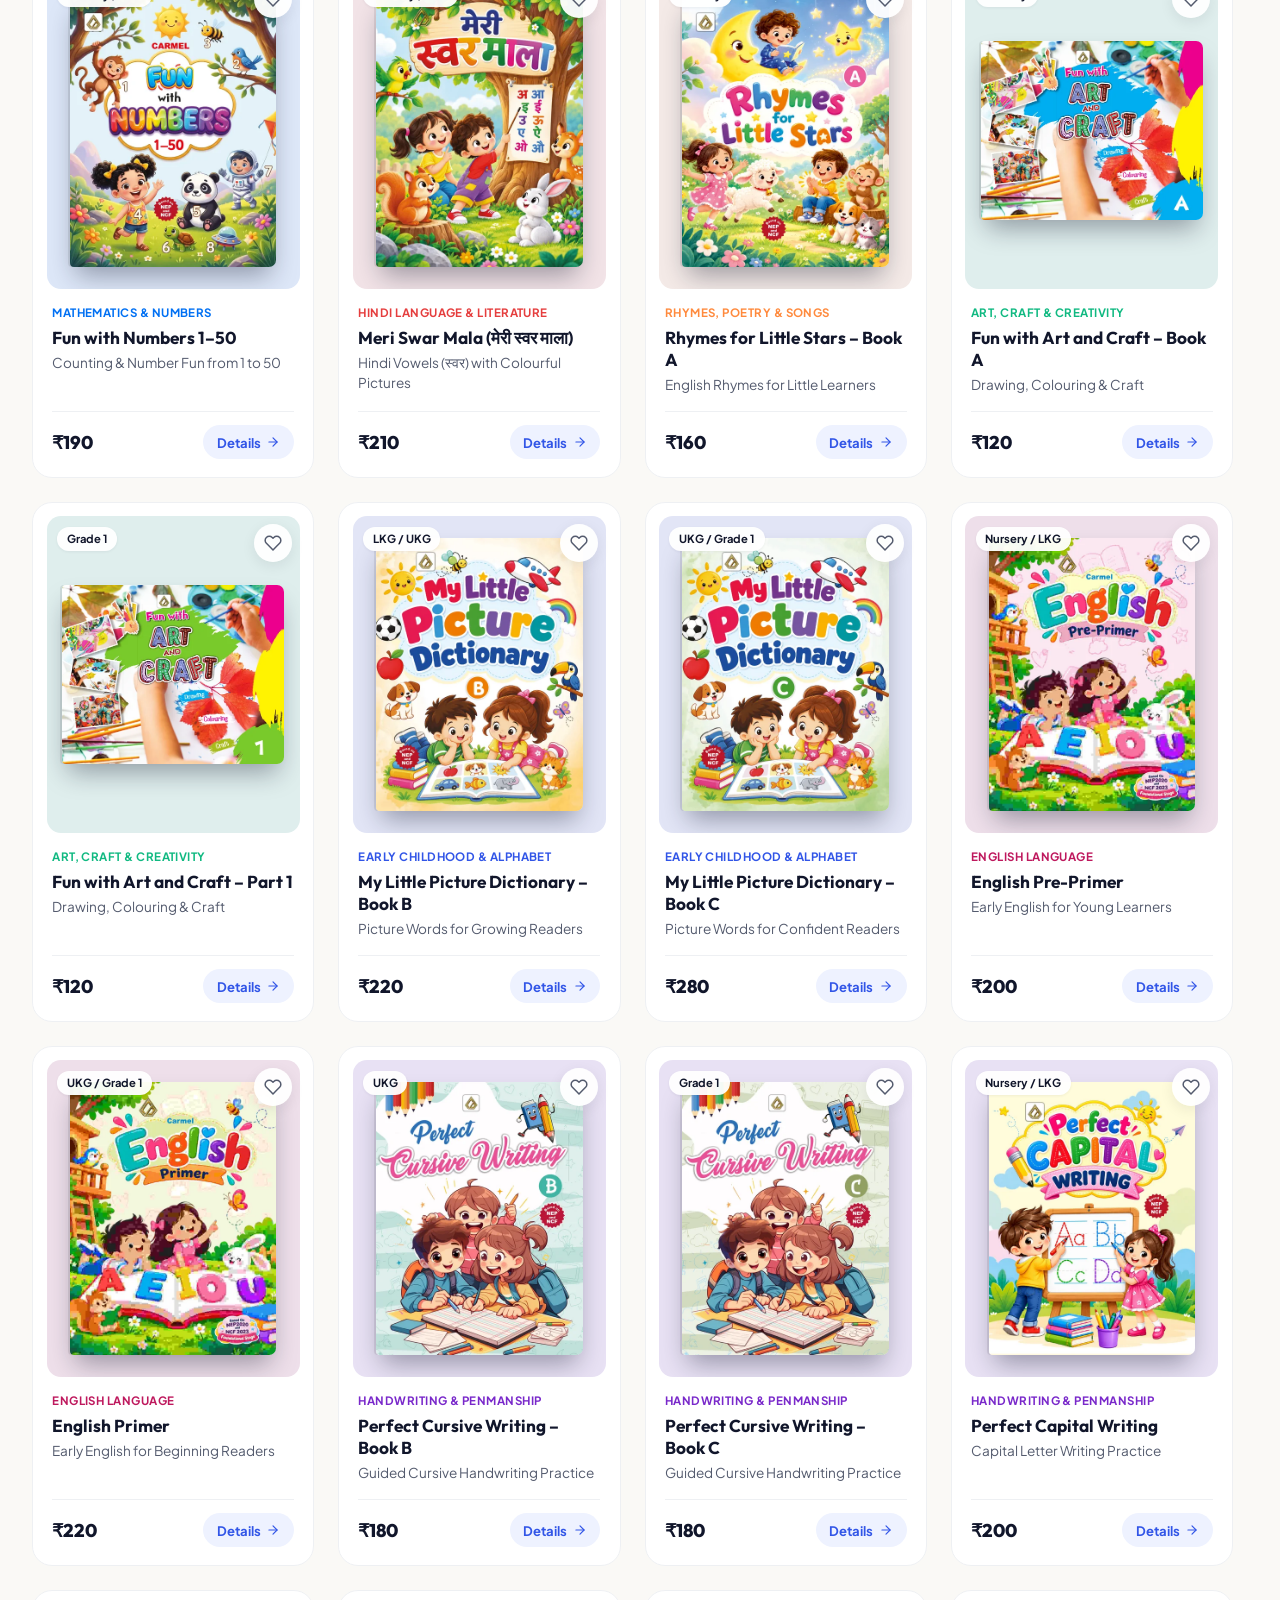
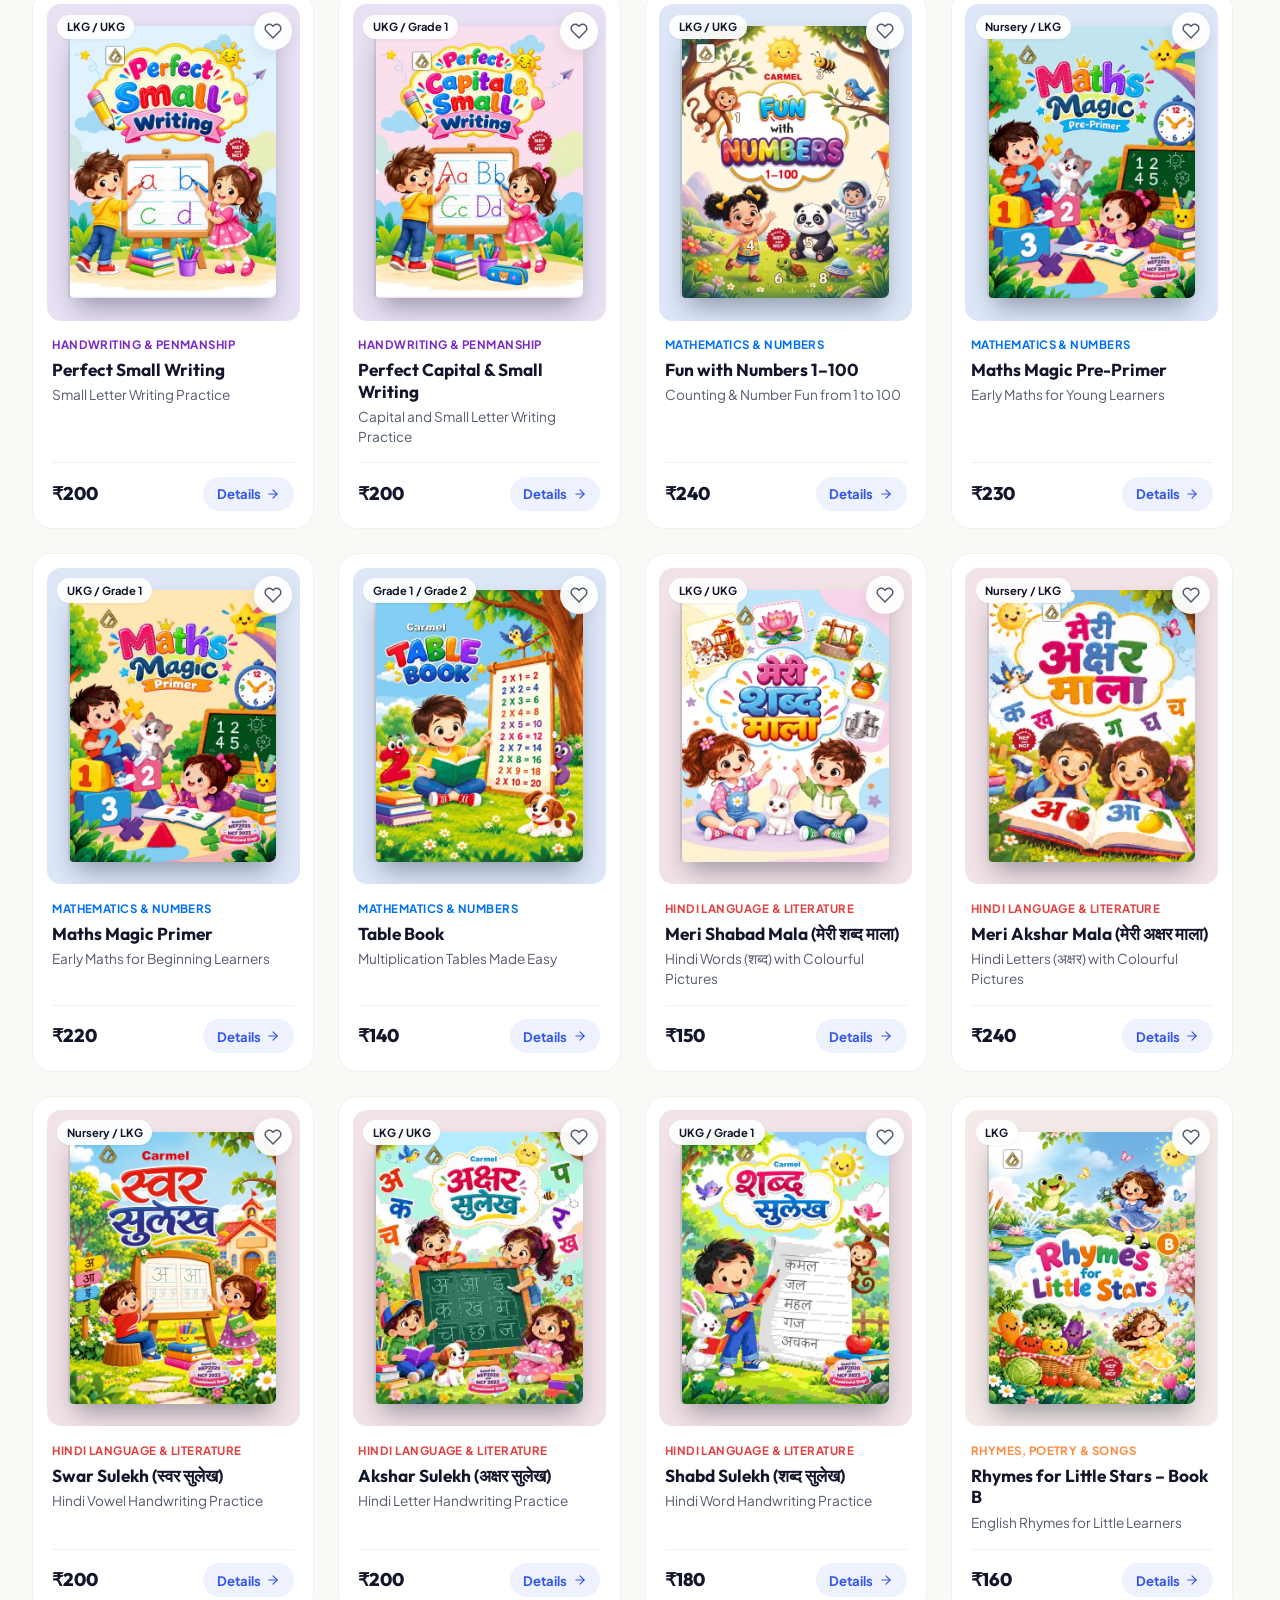
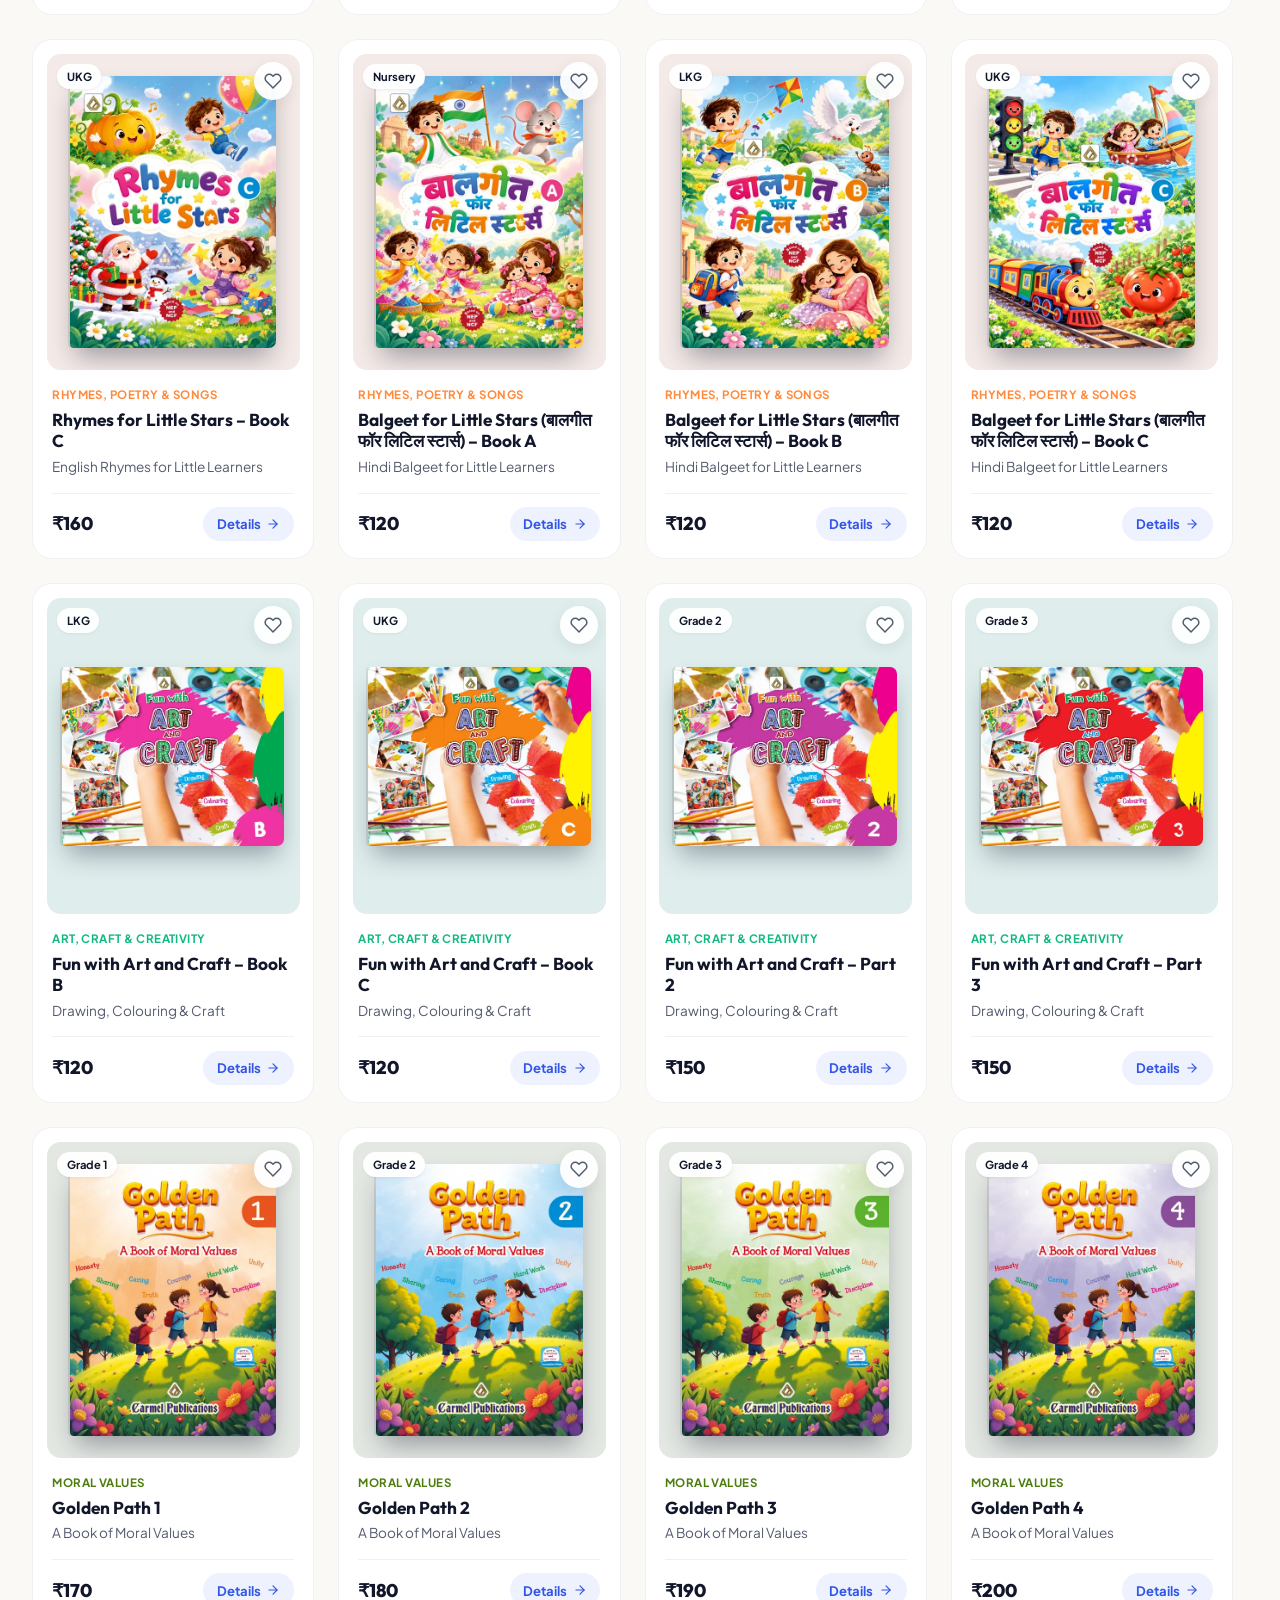
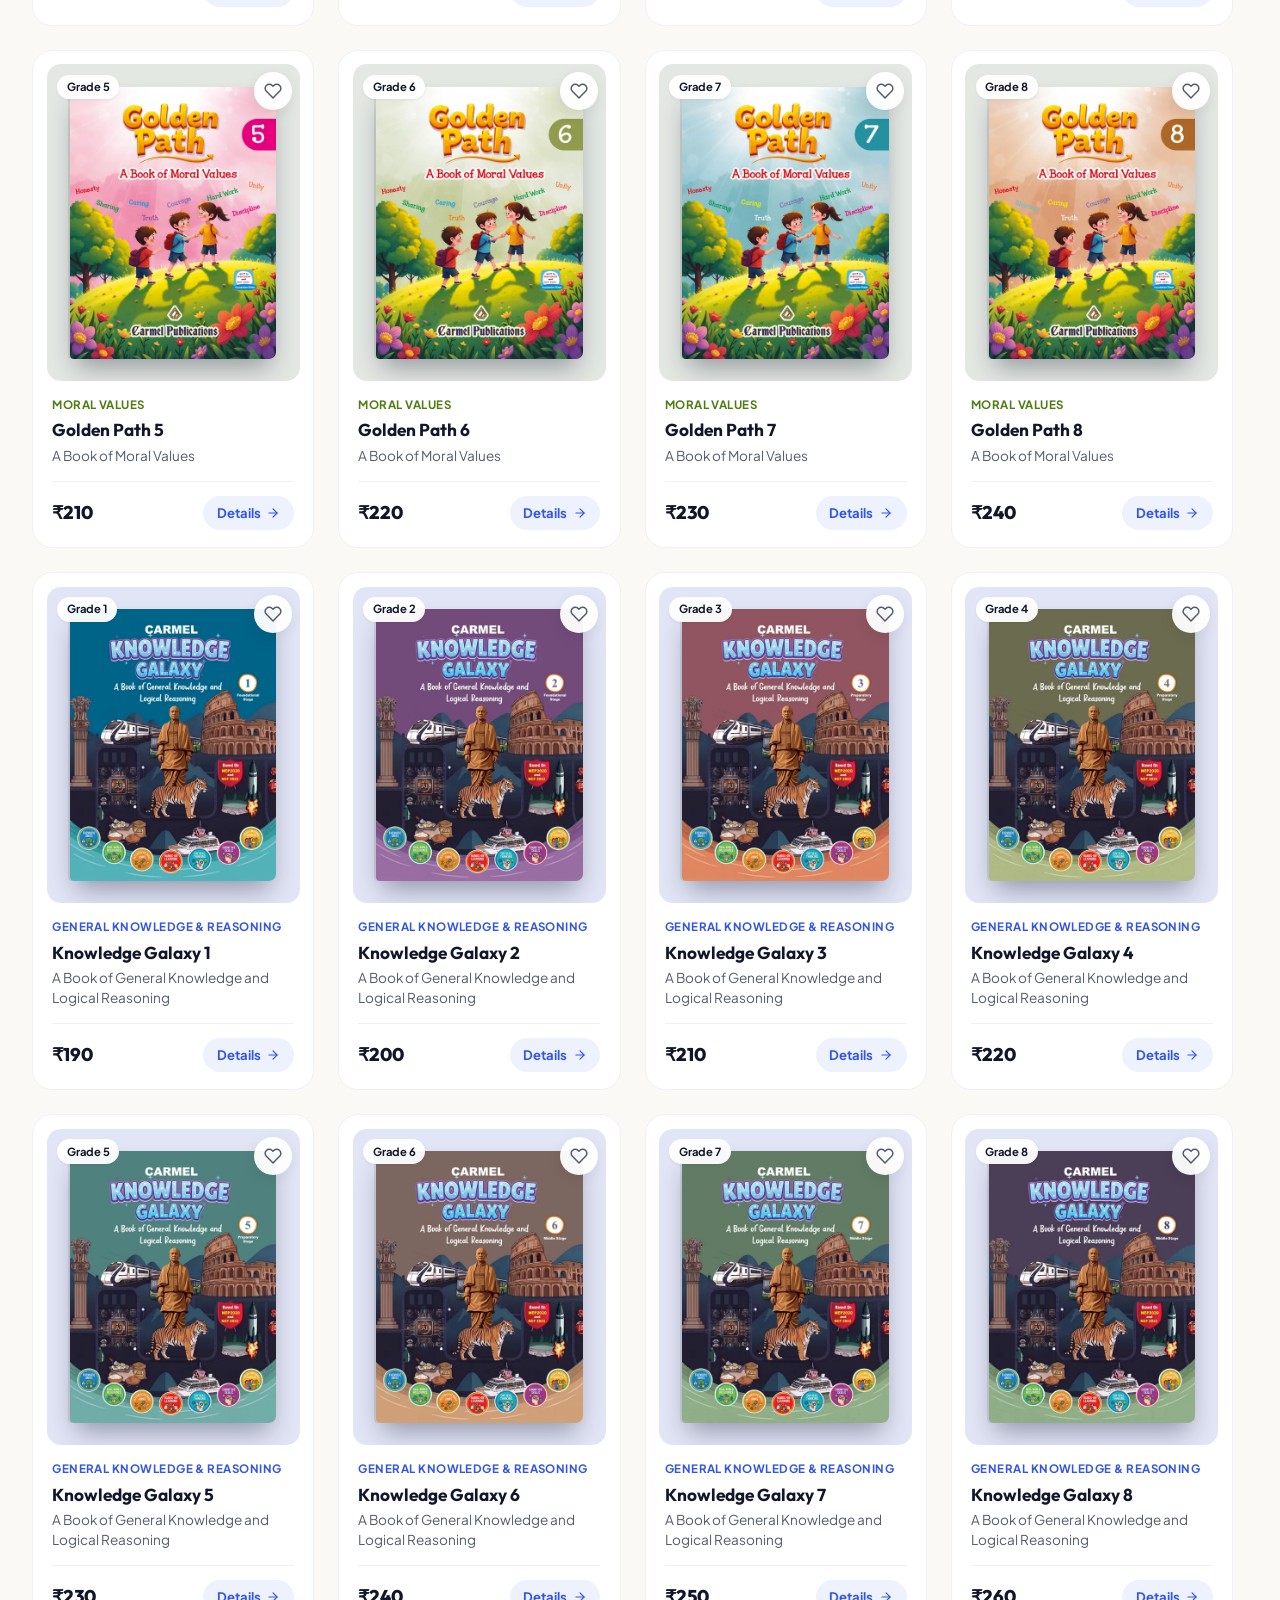
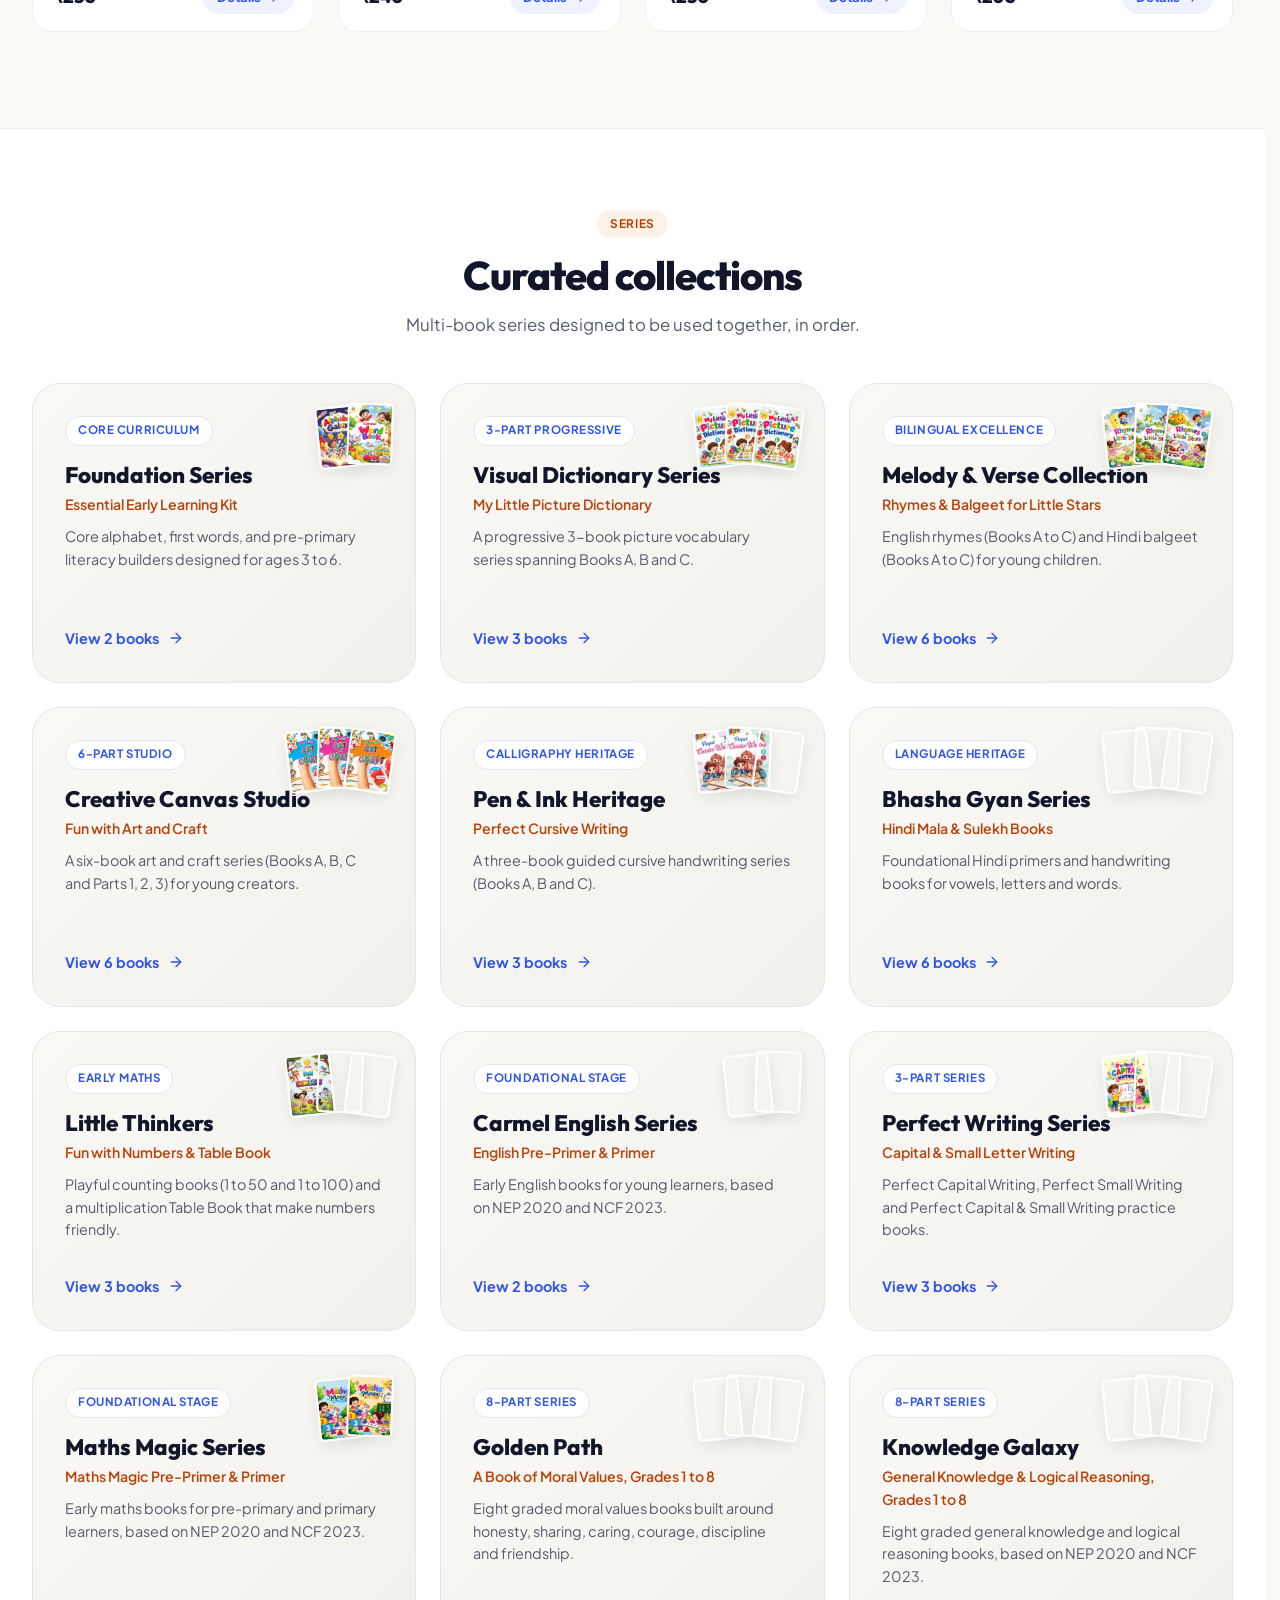
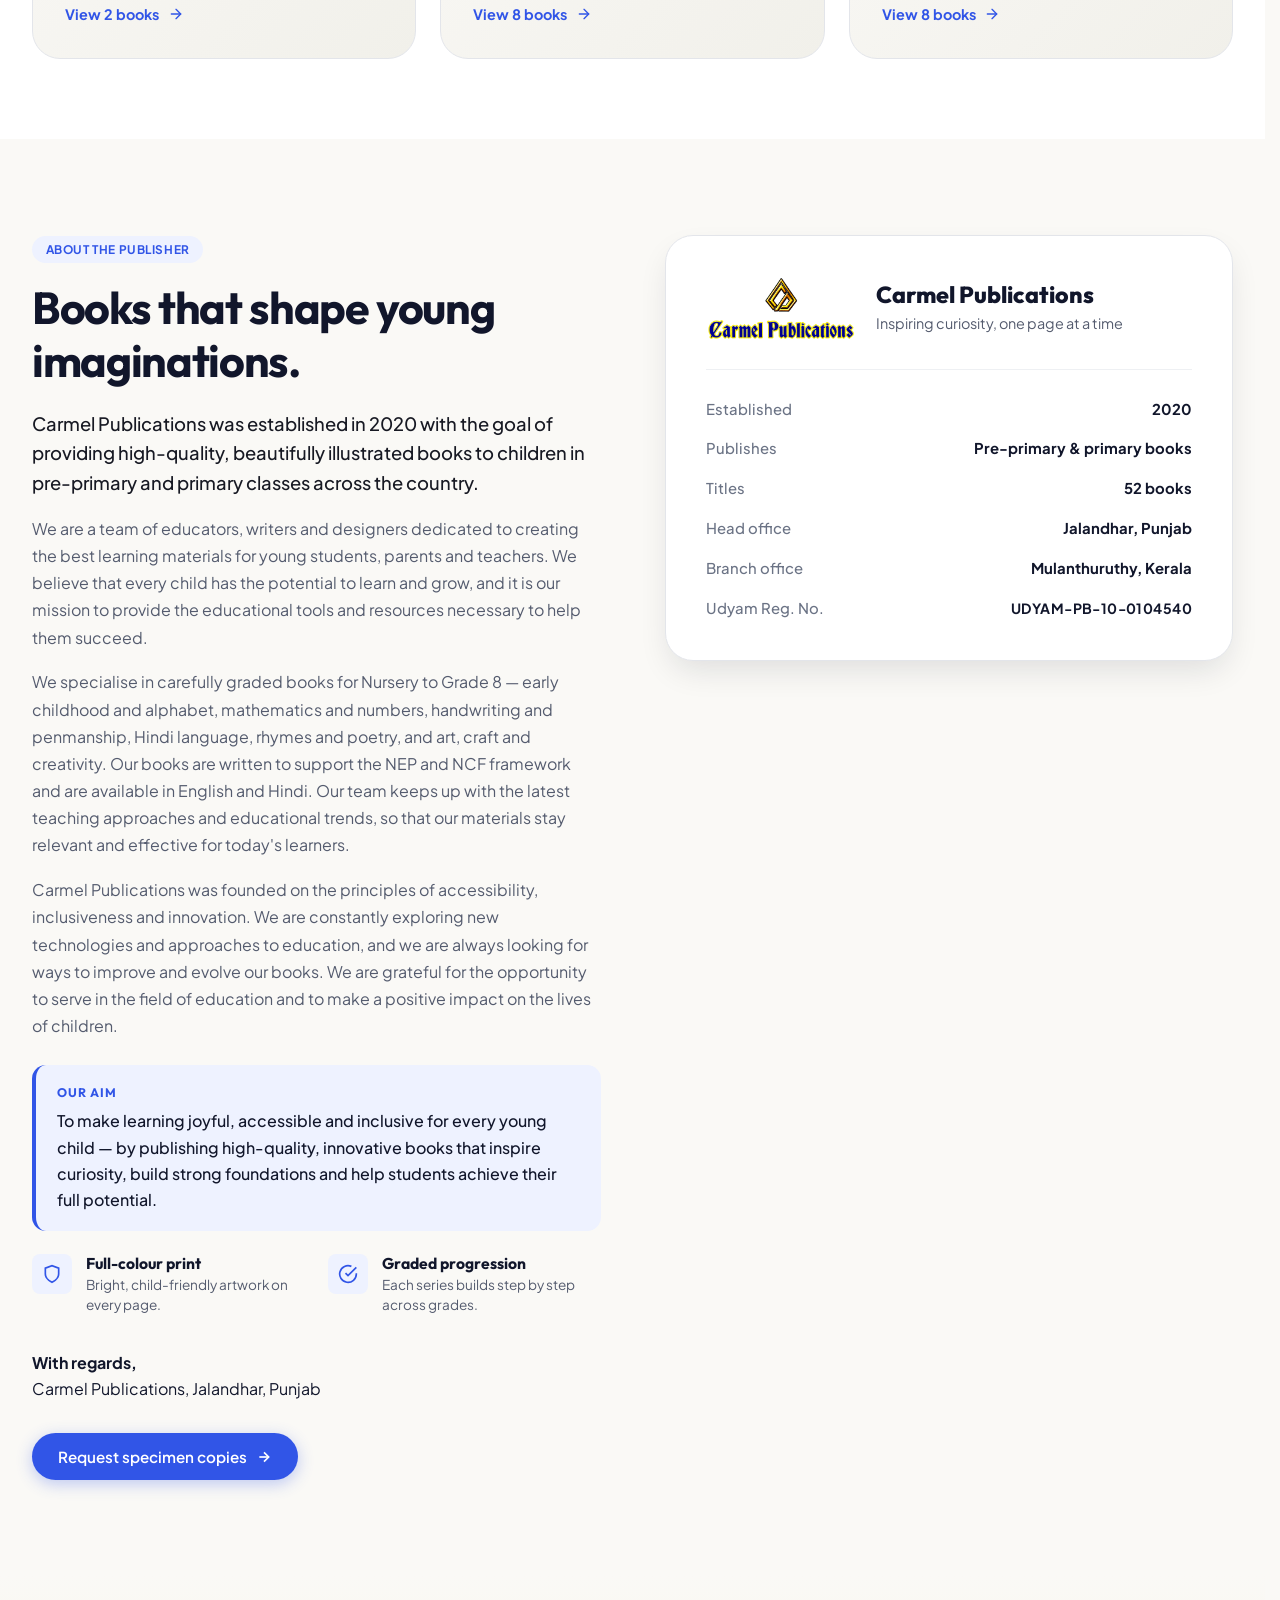
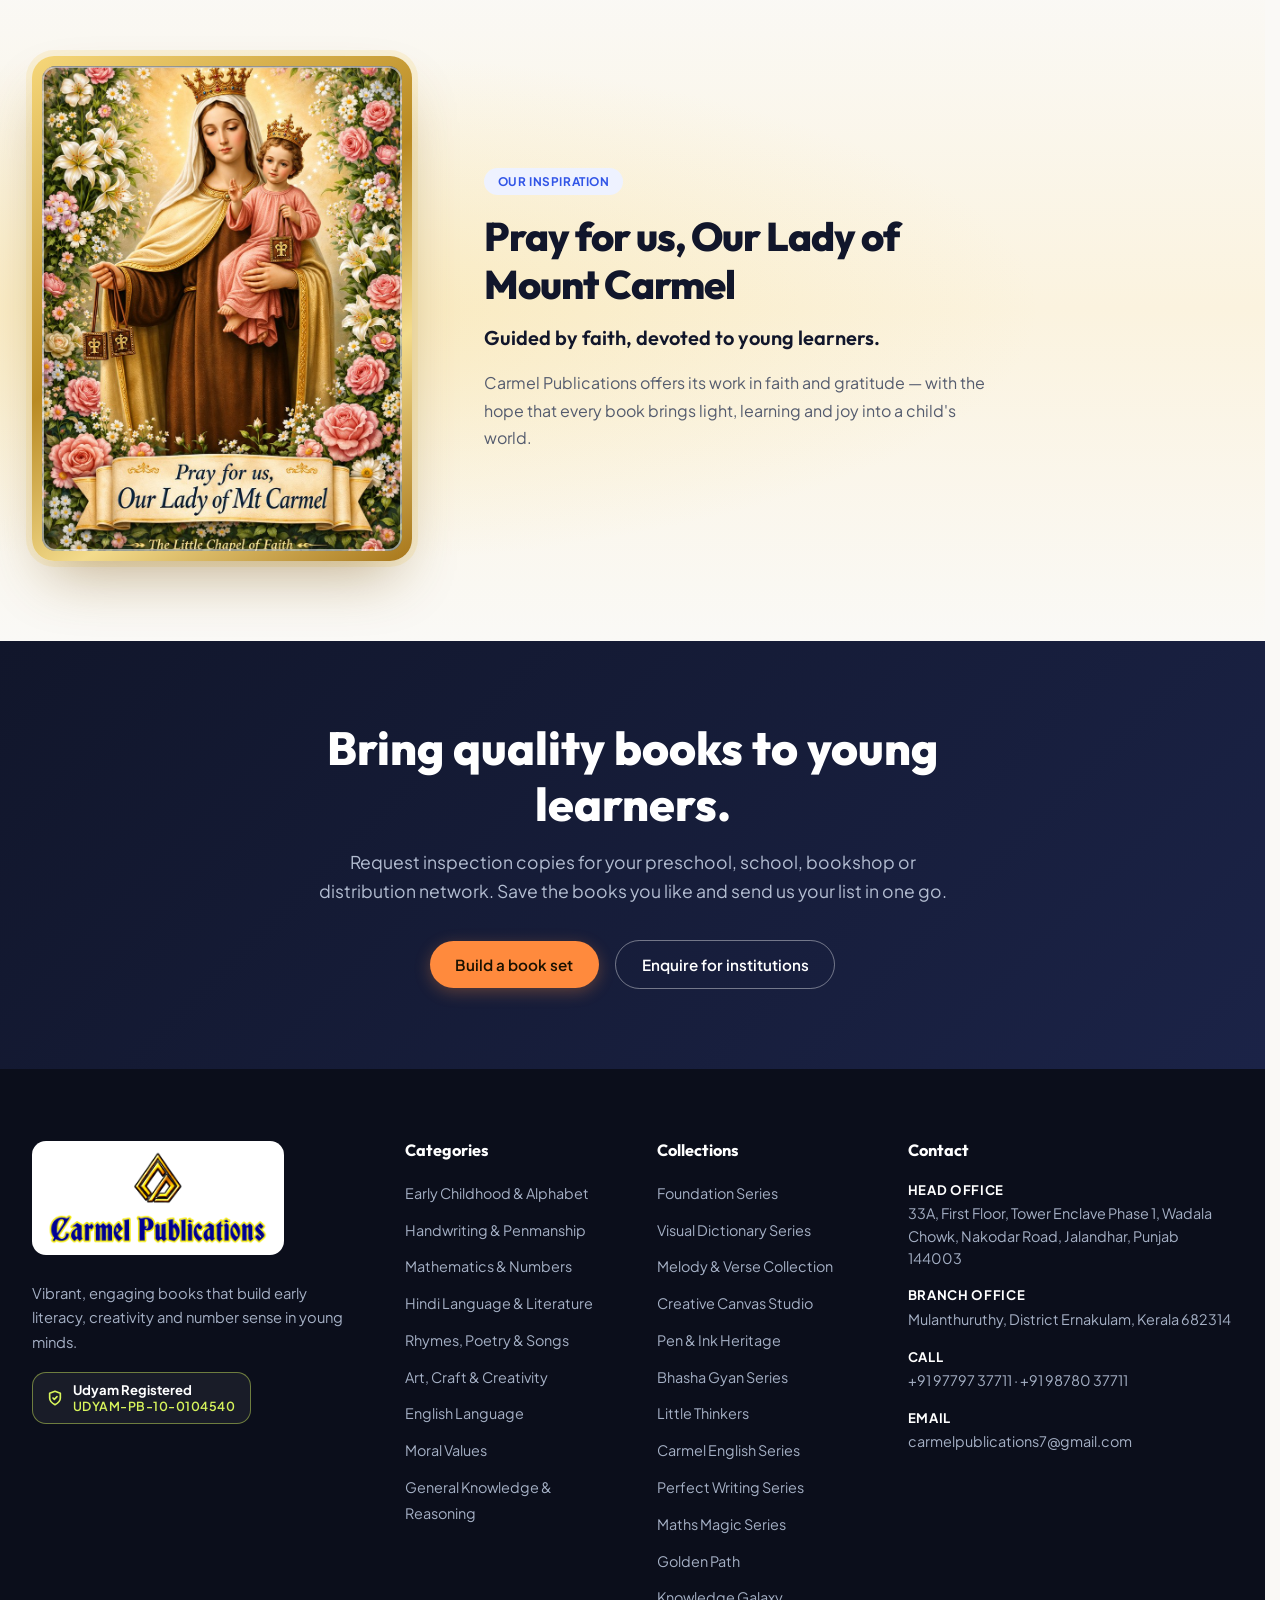
==== commit 2e25d864: "Refactor code structure for improved readability and maintainability" ====
--- a/index.html
+++ b/index.html
@@ -6,13 +6,13 @@
   <meta name="viewport" content="width=device-width, initial-scale=1.0">
   <title>Carmel Publications | Children's Books for Nursery to Grade 8</title>
   <meta name="description"
-    content="Browse the Carmel Publications catalogue: alphabet and picture-dictionary books, Hindi primers, cursive writing, numbers, bilingual rhymes and art & craft workbooks for Nursery to Grade 8.">
+    content="Browse the Carmel Publications catalogue: alphabet and picture-dictionary books, Hindi primers, cursive writing, numbers, bilingual rhymes, art & craft workbooks, moral values and general knowledge for Nursery to Grade 8.">
   <meta name="keywords"
     content="Carmel Publications, children's books, early learning, Alphabet Galaxy, cursive writing, Hindi Swar Mala, rhymes and balgeet, art and craft, Jalandhar, Ernakulam">
   <meta name="theme-color" content="#3155E7">
   <meta property="og:title" content="Carmel Publications - Children's Book Catalogue">
   <meta property="og:description"
-    content="25 full-colour books for Nursery to Grade 8. Find the right books for your child, class or school.">
+    content="52 full-colour books for Nursery to Grade 8. Find the right books for your child, class or school.">
   <meta property="og:image" content="assets/img/logo.png">
   <meta property="og:type" content="website">
   <meta name="twitter:card" content="summary">
@@ -141,17 +141,17 @@
                 <polyline points="12 5 19 12 12 19"></polyline>
               </svg>
             </a>
-            <a href="#catalogue" class="btn btn-outline"><span id="browseAllLabel">Browse all 25 books</span></a>
+            <a href="#catalogue" class="btn btn-outline"><span id="browseAllLabel">Browse all 52 books</span></a>
           </div>
 
           <dl class="hero-stats-strip">
             <div class="stat-item">
               <dt class="stat-label">Published books</dt>
-              <dd class="stat-number" id="statBooks">25</dd>
+              <dd class="stat-number" id="statBooks">52</dd>
             </div>
             <div class="stat-item">
               <dt class="stat-label">Subject areas</dt>
-              <dd class="stat-number" id="statCategories">6</dd>
+              <dd class="stat-number" id="statCategories">9</dd>
             </div>
             <div class="stat-item">
               <dt class="stat-label">Grade range</dt>
@@ -166,9 +166,9 @@
 
         <div class="hero-visual">
           <div class="hero-book-showcase" id="heroShowcase">
-            <button class="floating-card card-left" type="button" data-open-book="rhymes-balgeet-a"
-              aria-label="View Rhymes &amp; Balgeet Book A">
-              <img src="assets/covers/front/rhymes-balgeet-a.webp" alt="" width="210" height="280" />
+            <button class="floating-card card-left" type="button" data-open-book="rhymes-little-stars-a"
+              aria-label="View Rhymes for Little Stars Book A">
+              <img src="assets/covers/front/rhymes-little-stars-a.webp" alt="" width="210" height="280" />
             </button>
             <button class="floating-card card-right" type="button" data-open-book="fun-with-numbers-1"
               aria-label="View Fun with Numbers Book 1">
@@ -336,7 +336,7 @@
         </div>
 
         <div class="results-meta-bar">
-          <div class="results-count" id="resultsCountText" role="status">Showing 25 books</div>
+          <div class="results-count" id="resultsCountText" role="status">Showing 52 books</div>
           <div class="active-chips-list" id="activeFilterChips"></div>
         </div>
 
@@ -442,7 +442,7 @@
             </div>
             <div class="pub-meta-row">
               <dt class="pub-meta-label">Titles</dt>
-              <dd class="pub-meta-val" id="aboutTitleCount">25 books</dd>
+              <dd class="pub-meta-val" id="aboutTitleCount">52 books</dd>
             </div>
             <div class="pub-meta-row">
               <dt class="pub-meta-label">Head office</dt>
@@ -581,7 +581,7 @@
                 <polyline points="15 18 9 12 15 6"></polyline>
               </svg>
             </button>
-            <span class="modal-pager-label" id="modalPagerLabel">1 of 25</span>
+            <span class="modal-pager-label" id="modalPagerLabel">1 of 52</span>
             <button class="modal-nav-btn" id="modalNextBtn" type="button" aria-label="Next book">
               <svg width="18" height="18" viewBox="0 0 24 24" fill="none" stroke="currentColor" stroke-width="2.5"
                 aria-hidden="true">
--- a/css/style.css
+++ b/css/style.css
@@ -41,7 +41,7 @@
   --shadow-book: 0 16px 34px -6px rgba(17, 22, 43, 0.28), 0 4px 10px rgba(17, 22, 43, 0.1);
 
   --max-width: 1320px;
-  --header-h: 88px;
+  --header-h: 124px;
   --radius-sm: 8px;
   --radius-md: 14px;
   --radius-lg: 20px;
@@ -242,7 +242,7 @@
   display: inline-flex;
   align-items: center;
   flex-shrink: 0;
-  padding: 0.3rem 0.9rem;
+  padding: 0.25rem 0.75rem;
   background: #fff;
   border: 1px solid rgba(37, 56, 150, 0.14);
   border-radius: var(--radius-md);
@@ -250,7 +250,7 @@
   transition: transform var(--t-fast), box-shadow var(--t-fast);
 }
 .brand-logo-link:hover { transform: translateY(-1px); box-shadow: 0 8px 22px rgba(30, 40, 120, 0.18), 0 0 0 3px rgba(245, 190, 30, 0.32); }
-.brand-logo-img { height: 58px; width: auto; object-fit: contain; }
+.brand-logo-img { height: 96px; width: auto; object-fit: contain; }
 
 .desktop-nav { flex: 1; min-width: 0; }
 .nav-links { display: flex; align-items: center; gap: 0.25rem; }
@@ -351,7 +351,7 @@
 }
 .mobile-nav-backdrop.active .mobile-nav-panel { transform: none; }
 .mobile-nav-head { display: flex; align-items: center; justify-content: space-between; }
-.mobile-nav-head .brand-logo-img { height: 54px; }
+.mobile-nav-head .brand-logo-img { height: 72px; }
 .mobile-nav-links { display: flex; flex-direction: column; margin-top: 0.5rem; }
 .mobile-nav-links a {
   display: block;
@@ -1119,7 +1119,7 @@
 .site-footer { background: #0B0E1B; color: #A5B0C5; padding: 4.5rem 0 2rem; }
 .footer-top-grid { display: grid; grid-template-columns: 1.6fr 1fr 1fr 1.6fr; gap: 3rem; margin-bottom: 3.5rem; }
 .footer-logo-card { display: inline-block; padding: 0.55rem 0.9rem; background: #fff; border-radius: var(--radius-md); margin-bottom: 1.25rem; }
-.footer-logo-card .brand-logo-img { height: 64px; }
+.footer-logo-card .brand-logo-img { height: 96px; }
 .footer-brand-desc { font-size: 0.92rem; line-height: 1.65; color: #A5B0C5; max-width: 320px; }
 .footer-reg { display: inline-flex; align-items: center; gap: 0.6rem; margin-top: 1.1rem; padding: 0.55rem 0.9rem; border: 1px solid rgba(215, 244, 91, 0.45); border-radius: var(--radius-md); background: rgba(255, 255, 255, 0.06); color: #d7f45b; }
 .footer-reg span { display: flex; flex-direction: column; font-size: 0.82rem; font-weight: 700; line-height: 1.3; color: #fff; }
@@ -1369,8 +1369,8 @@
 }
 
 @media (max-width: 980px) {
-  :root { --header-h: 72px; }
-  .brand-logo-img { height: 48px; }
+  :root { --header-h: 100px; }
+  .brand-logo-img { height: 76px; }
   .brand-logo-link { padding: 0.2rem 0.65rem; }
   .desktop-nav { display: none; }
   .mobile-menu-toggle { display: inline-flex; }
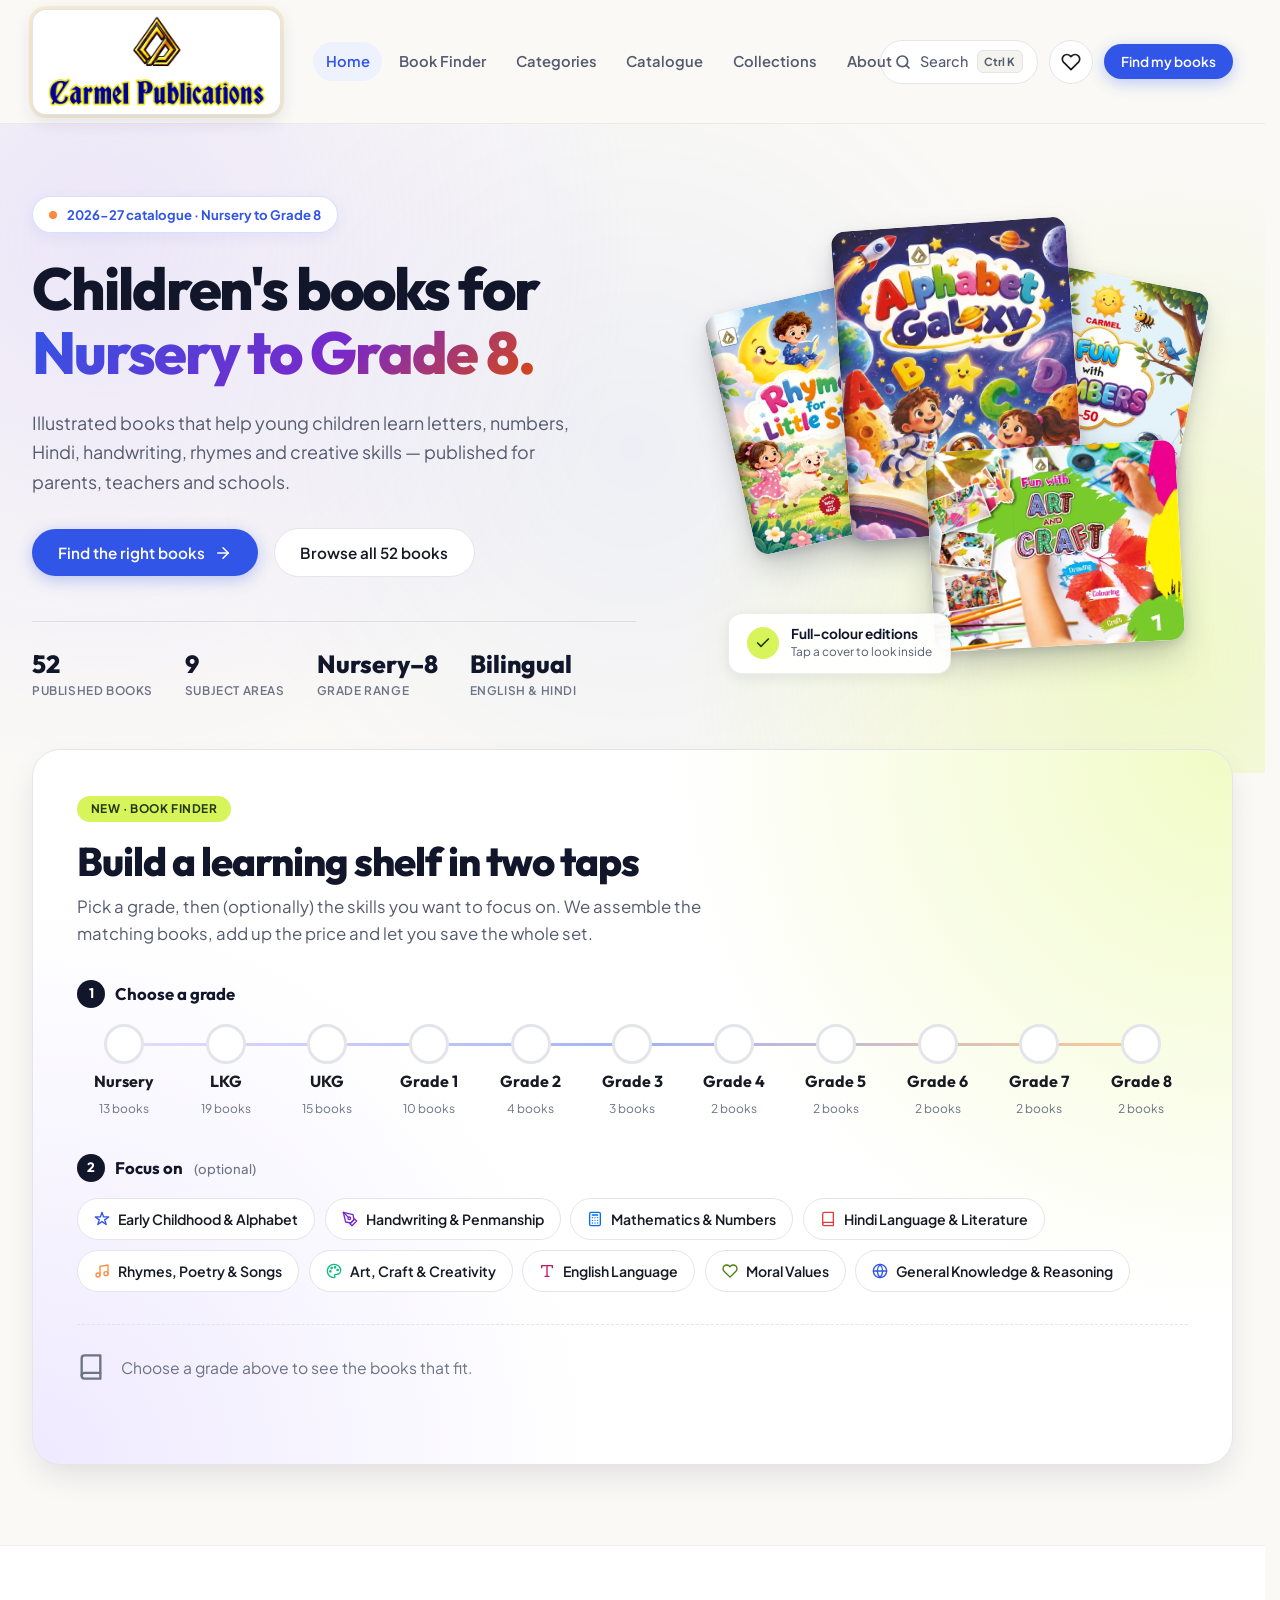
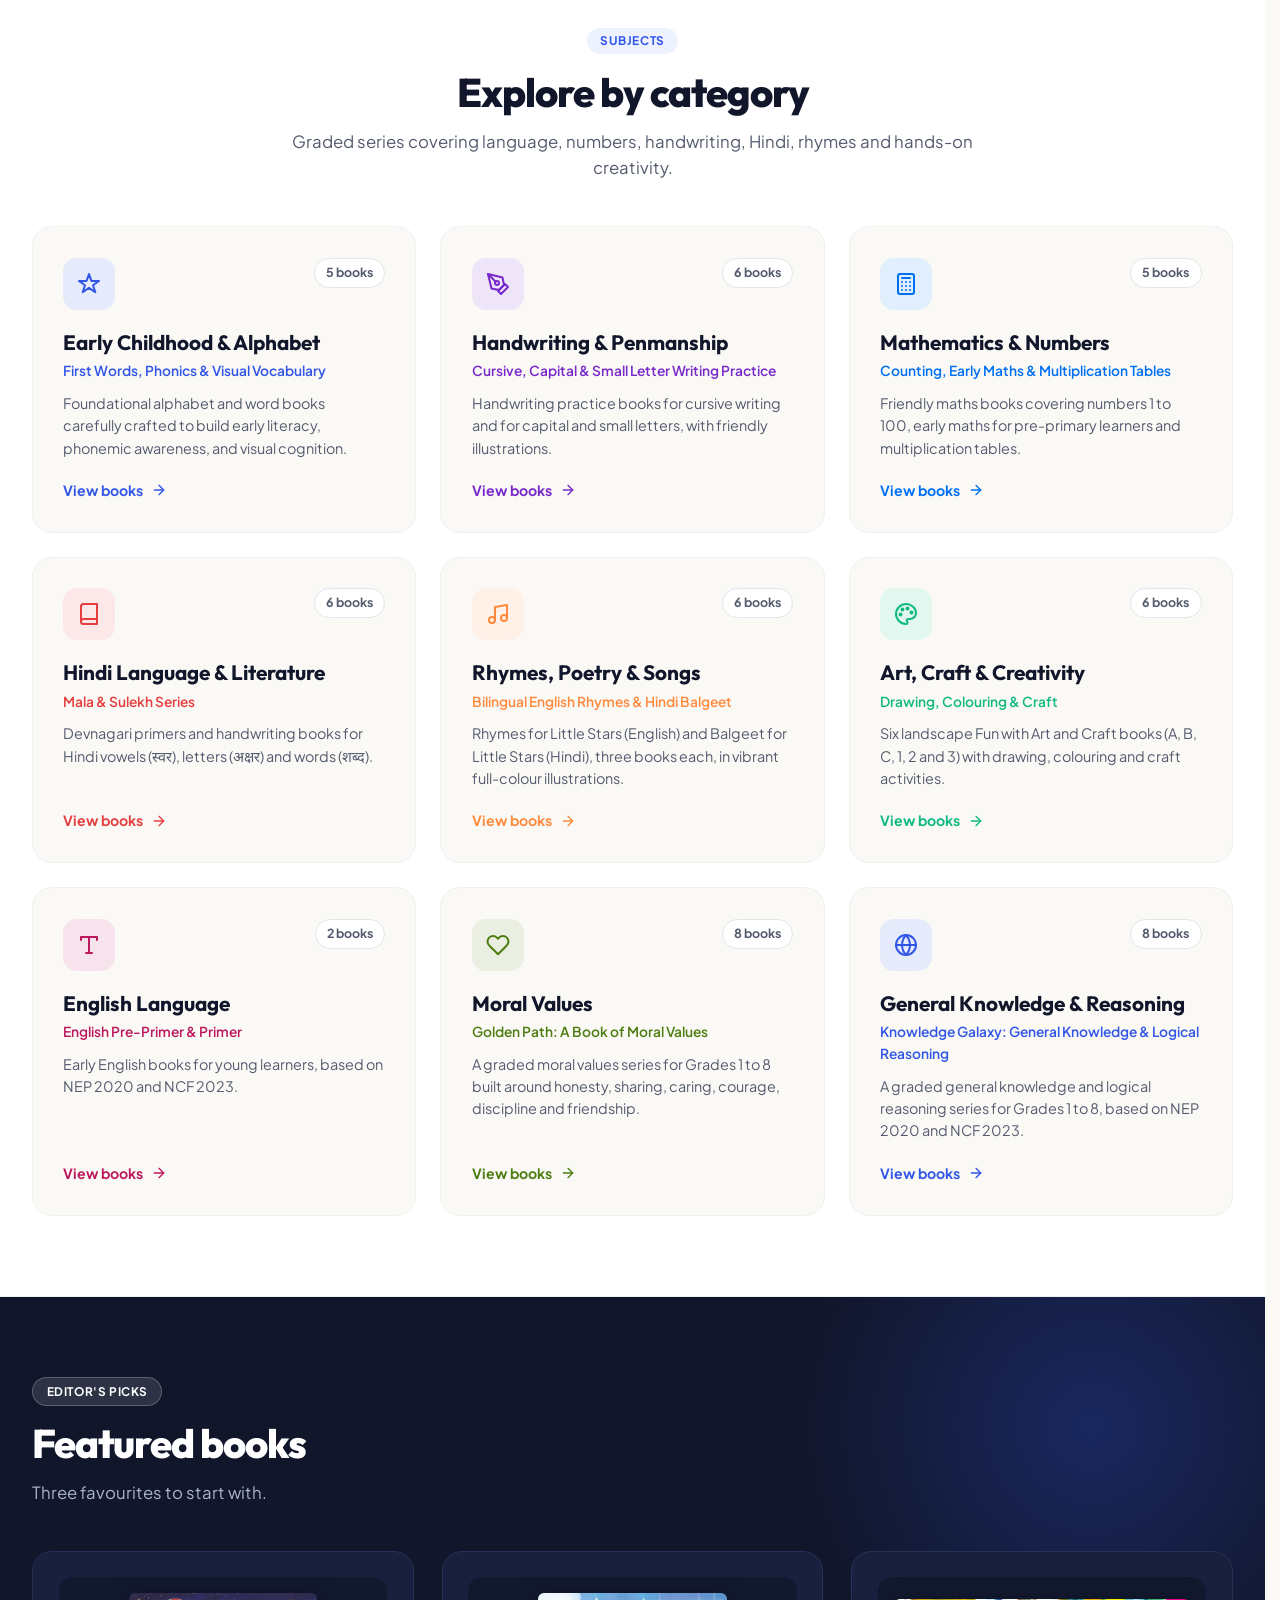
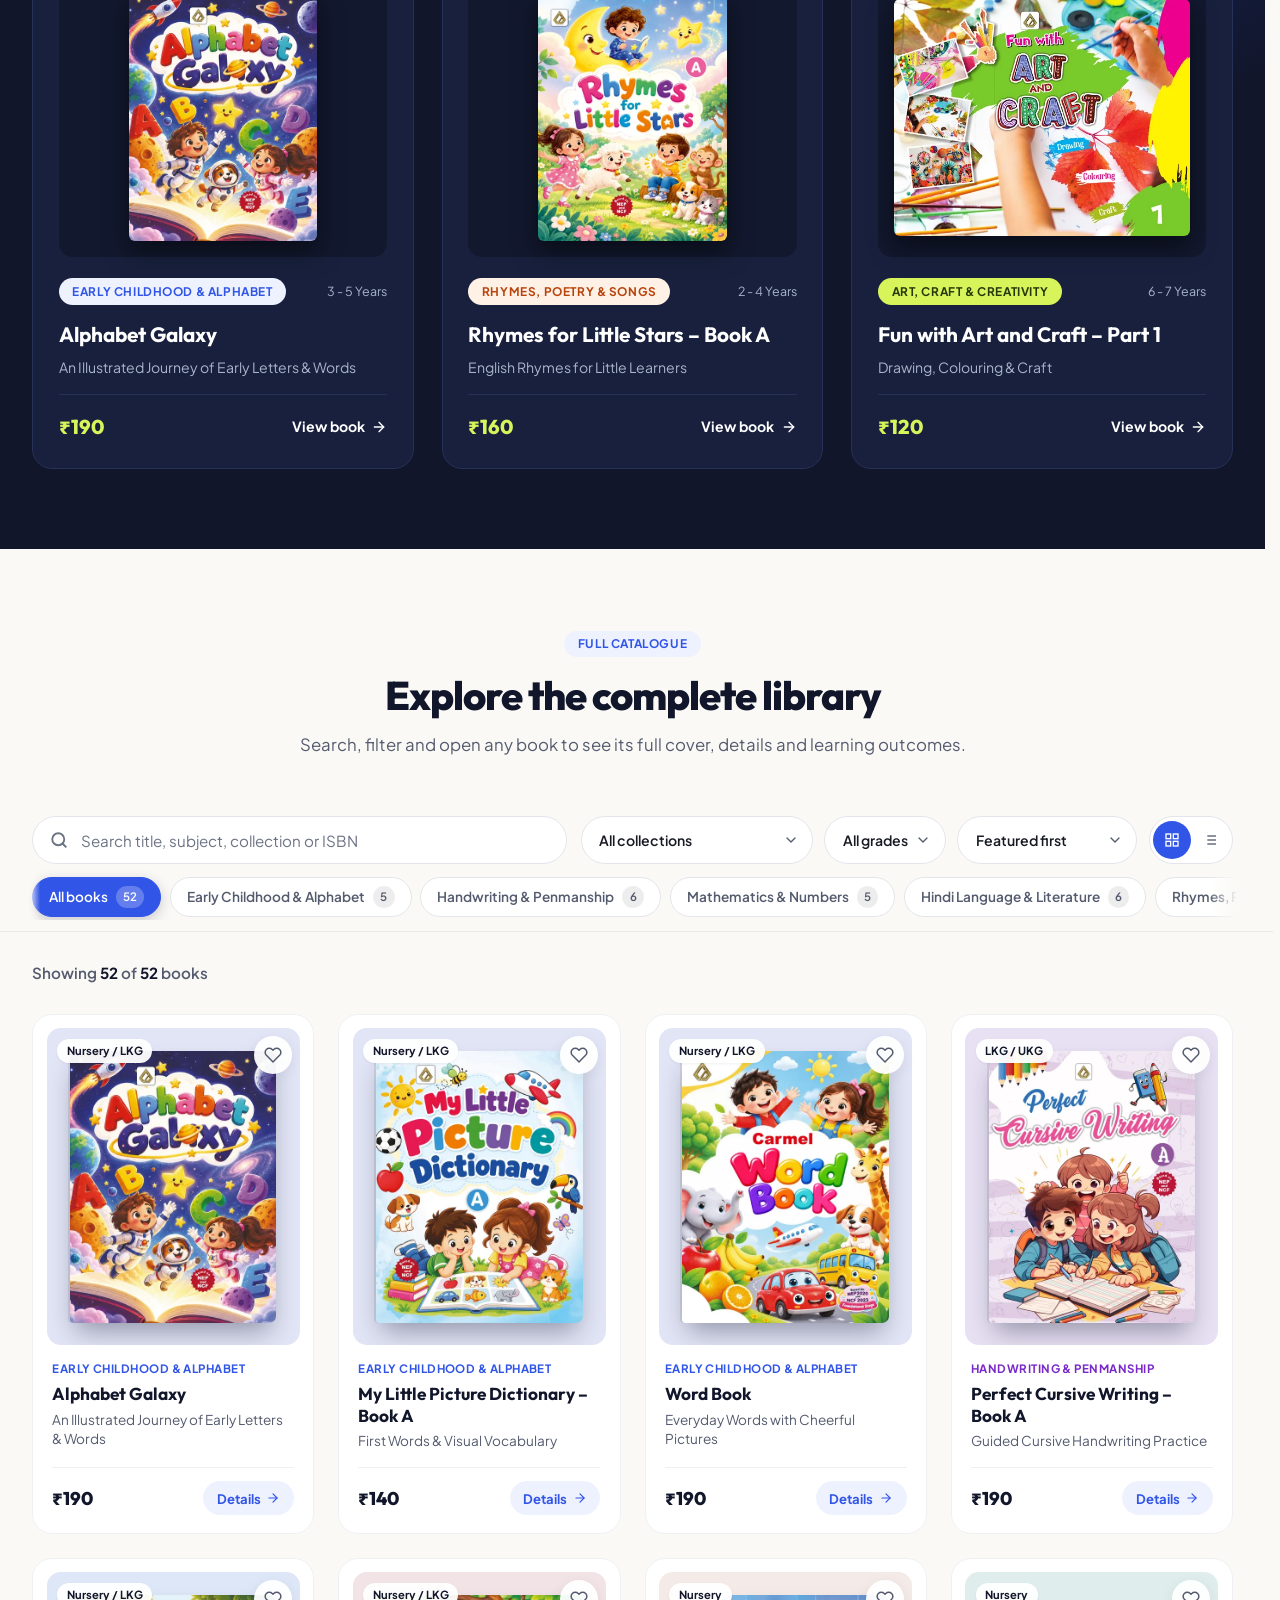
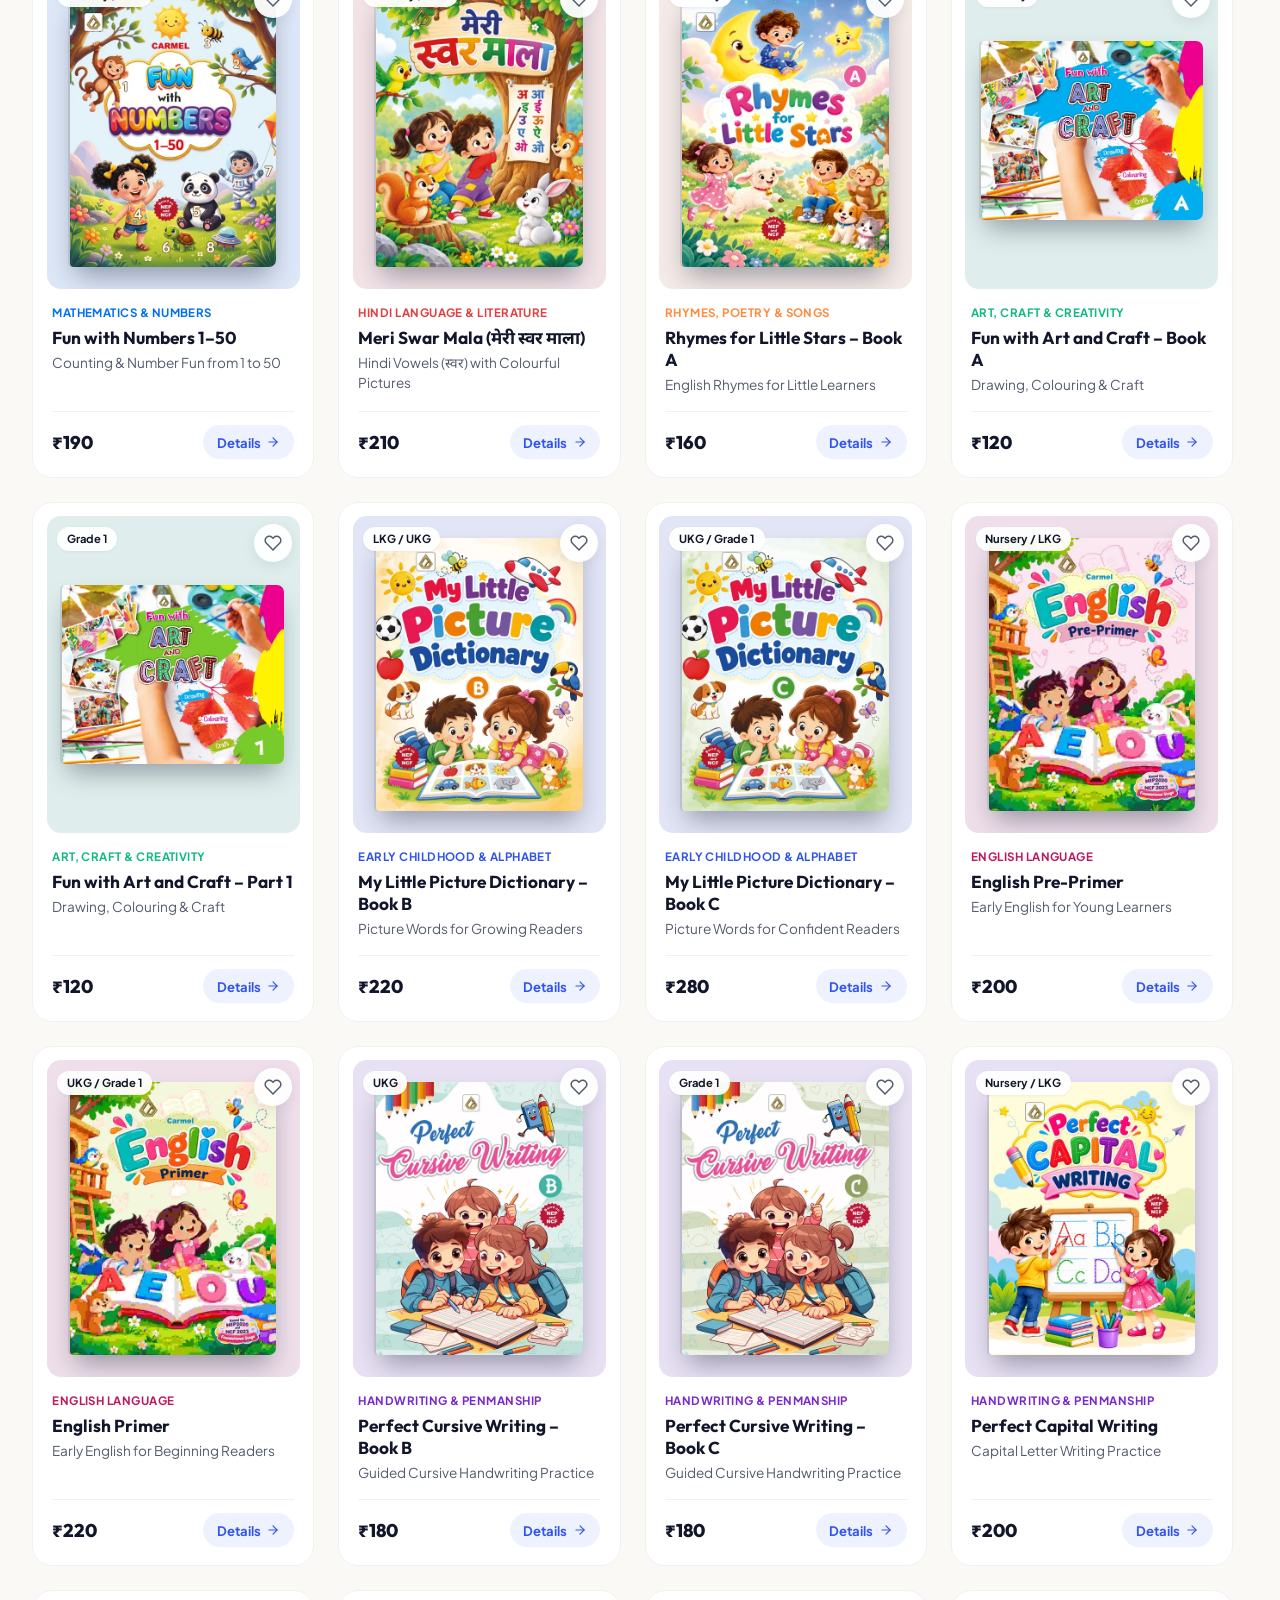
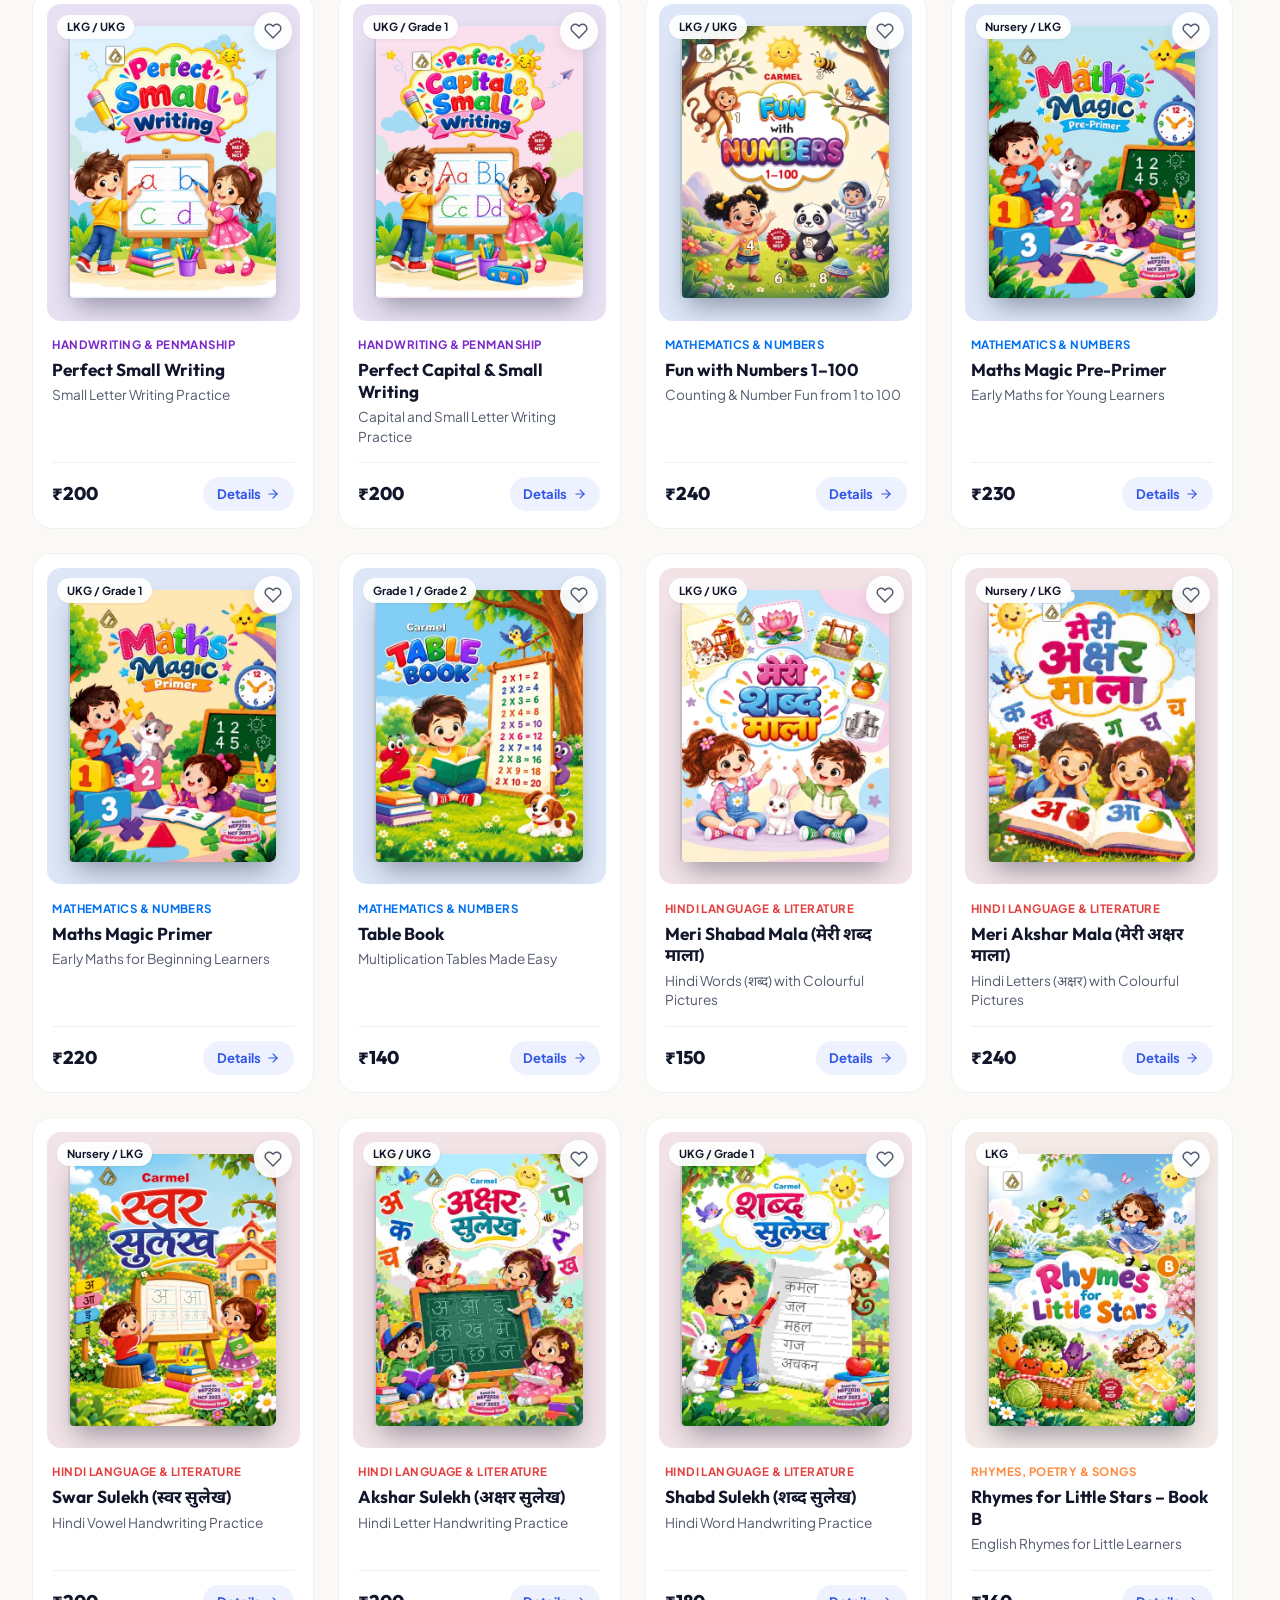
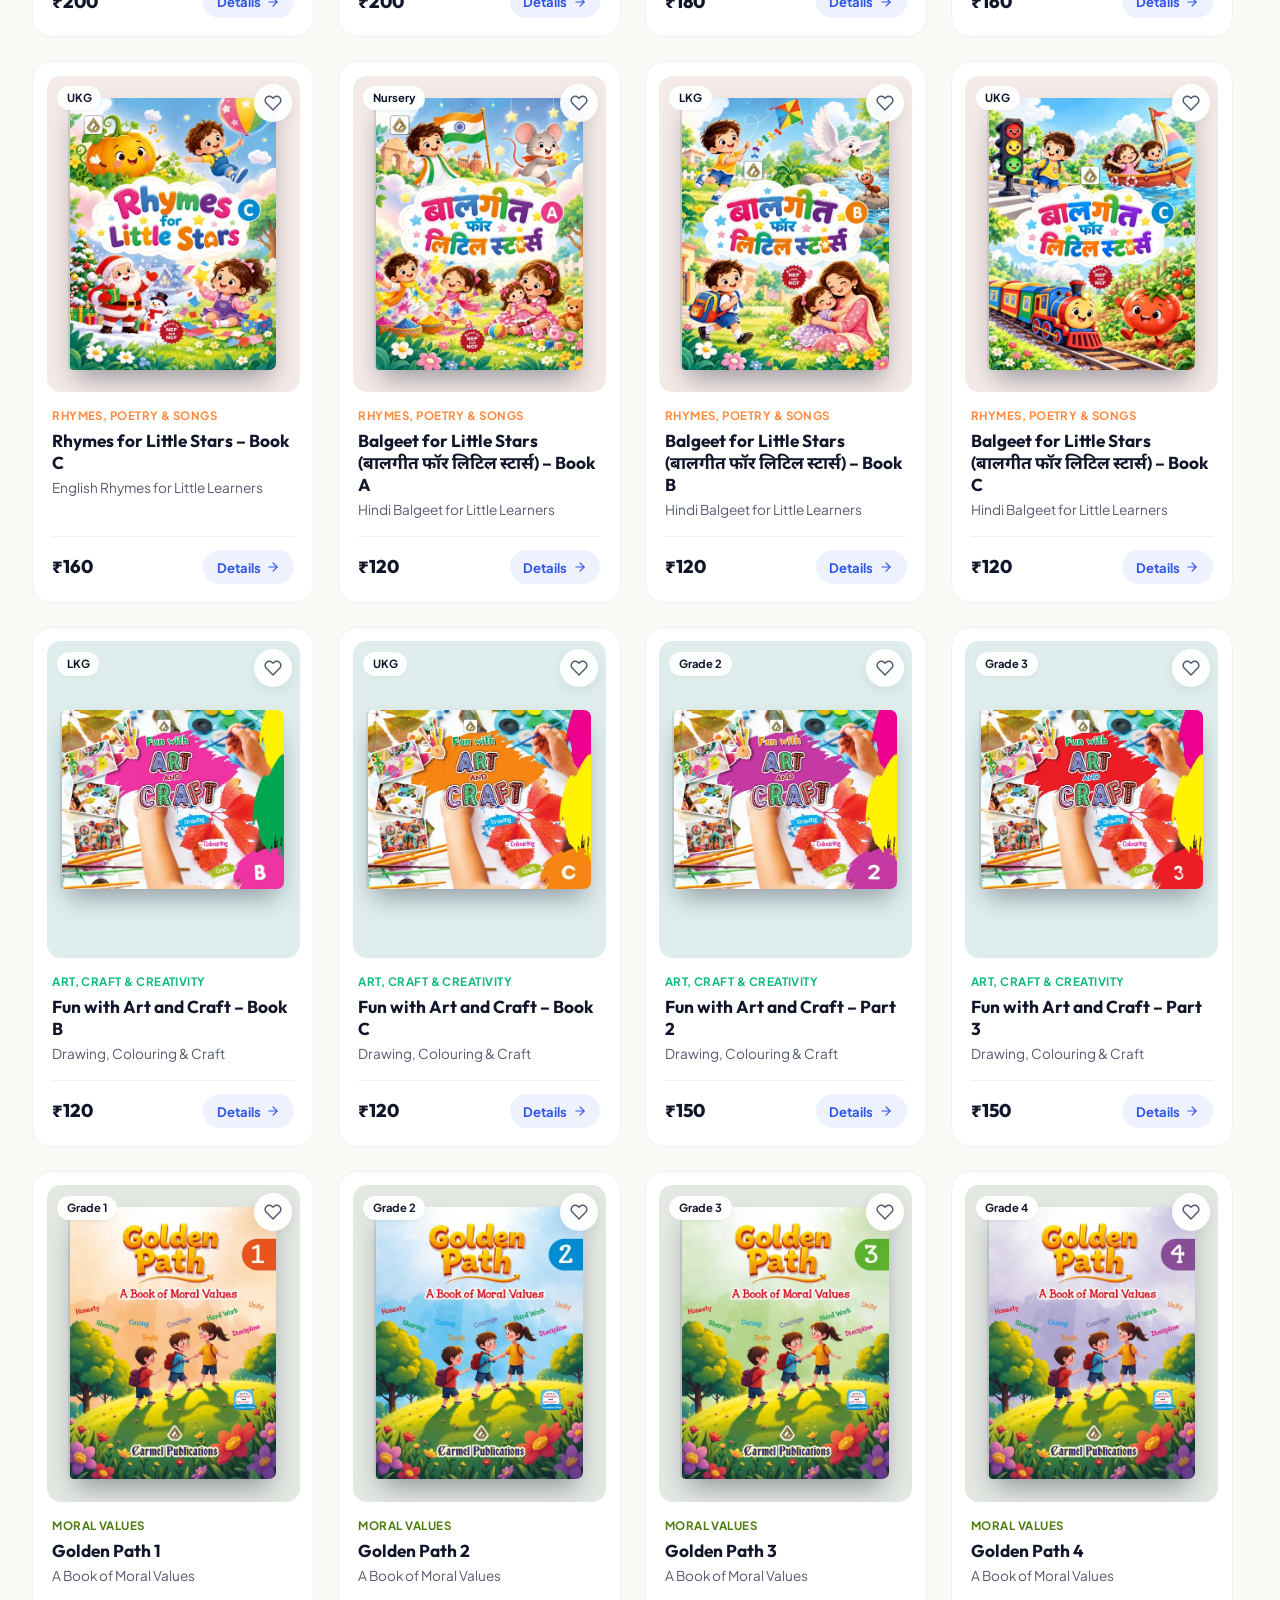
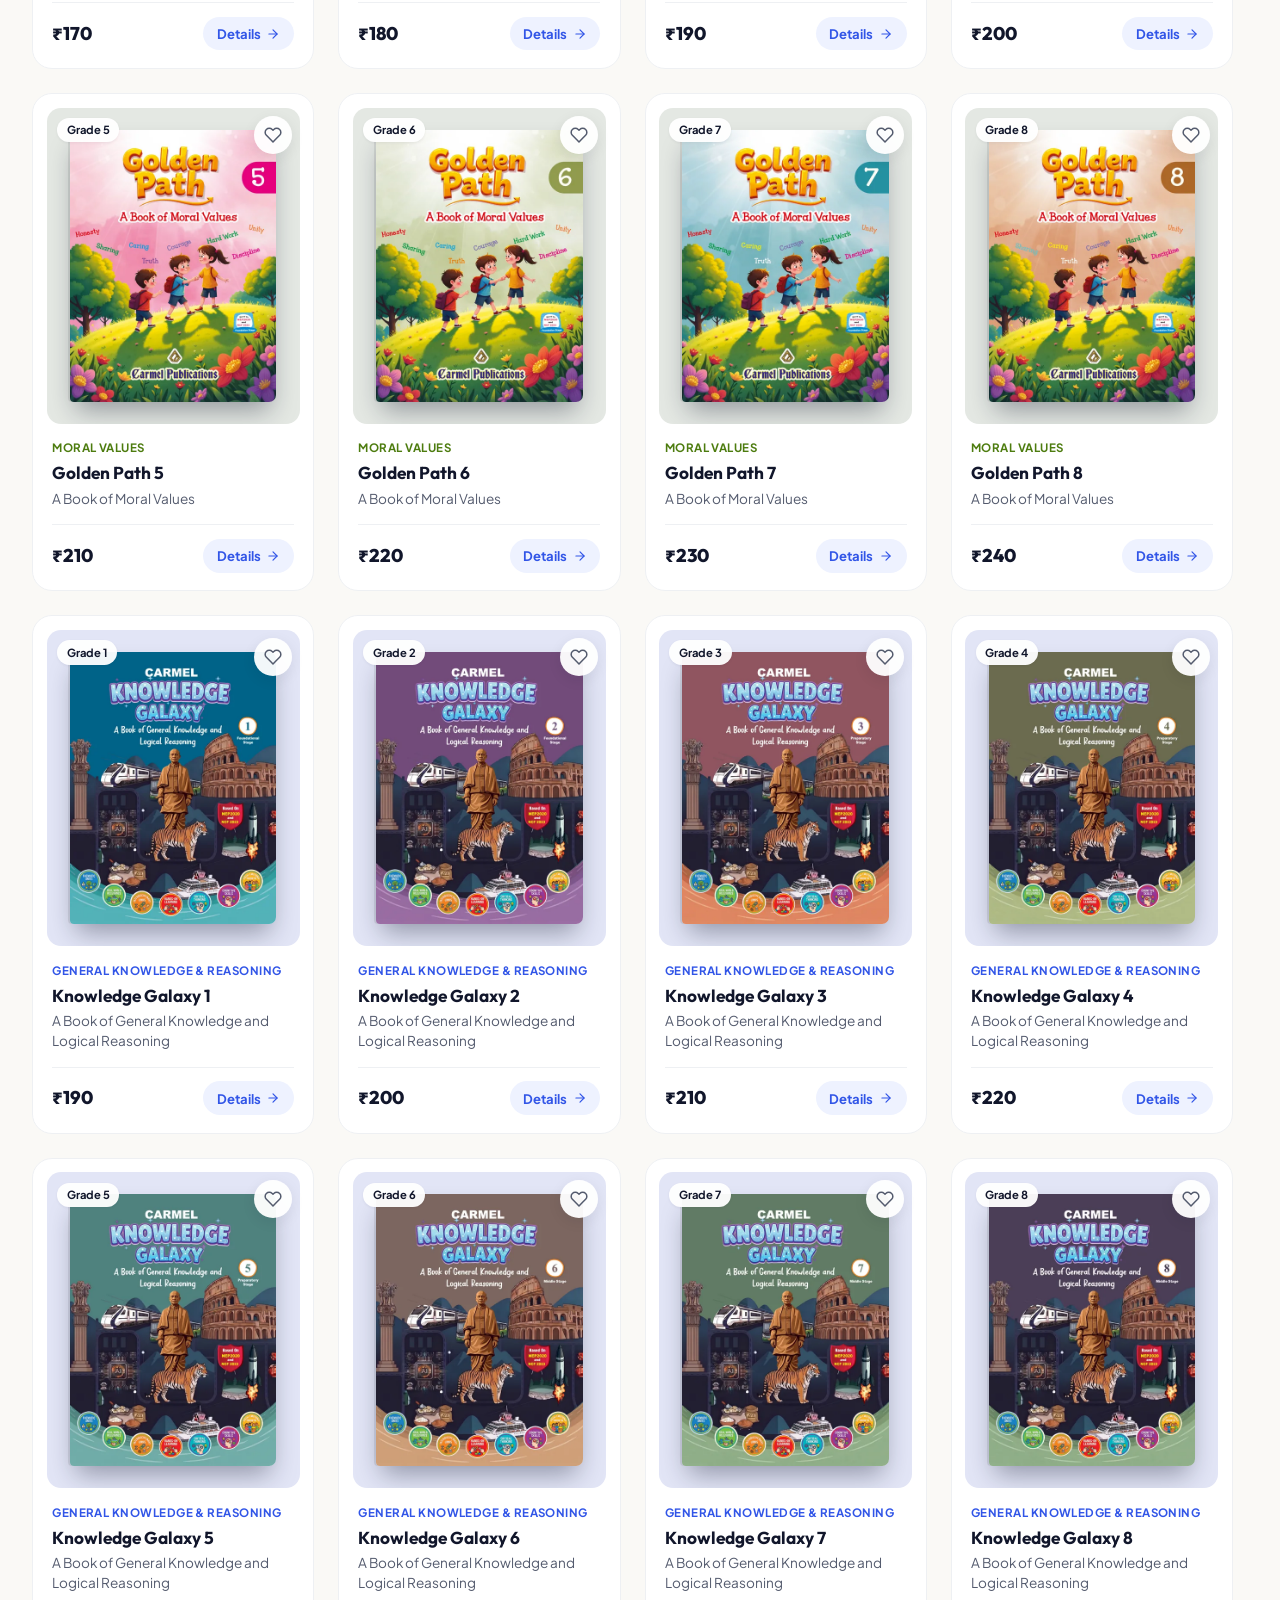
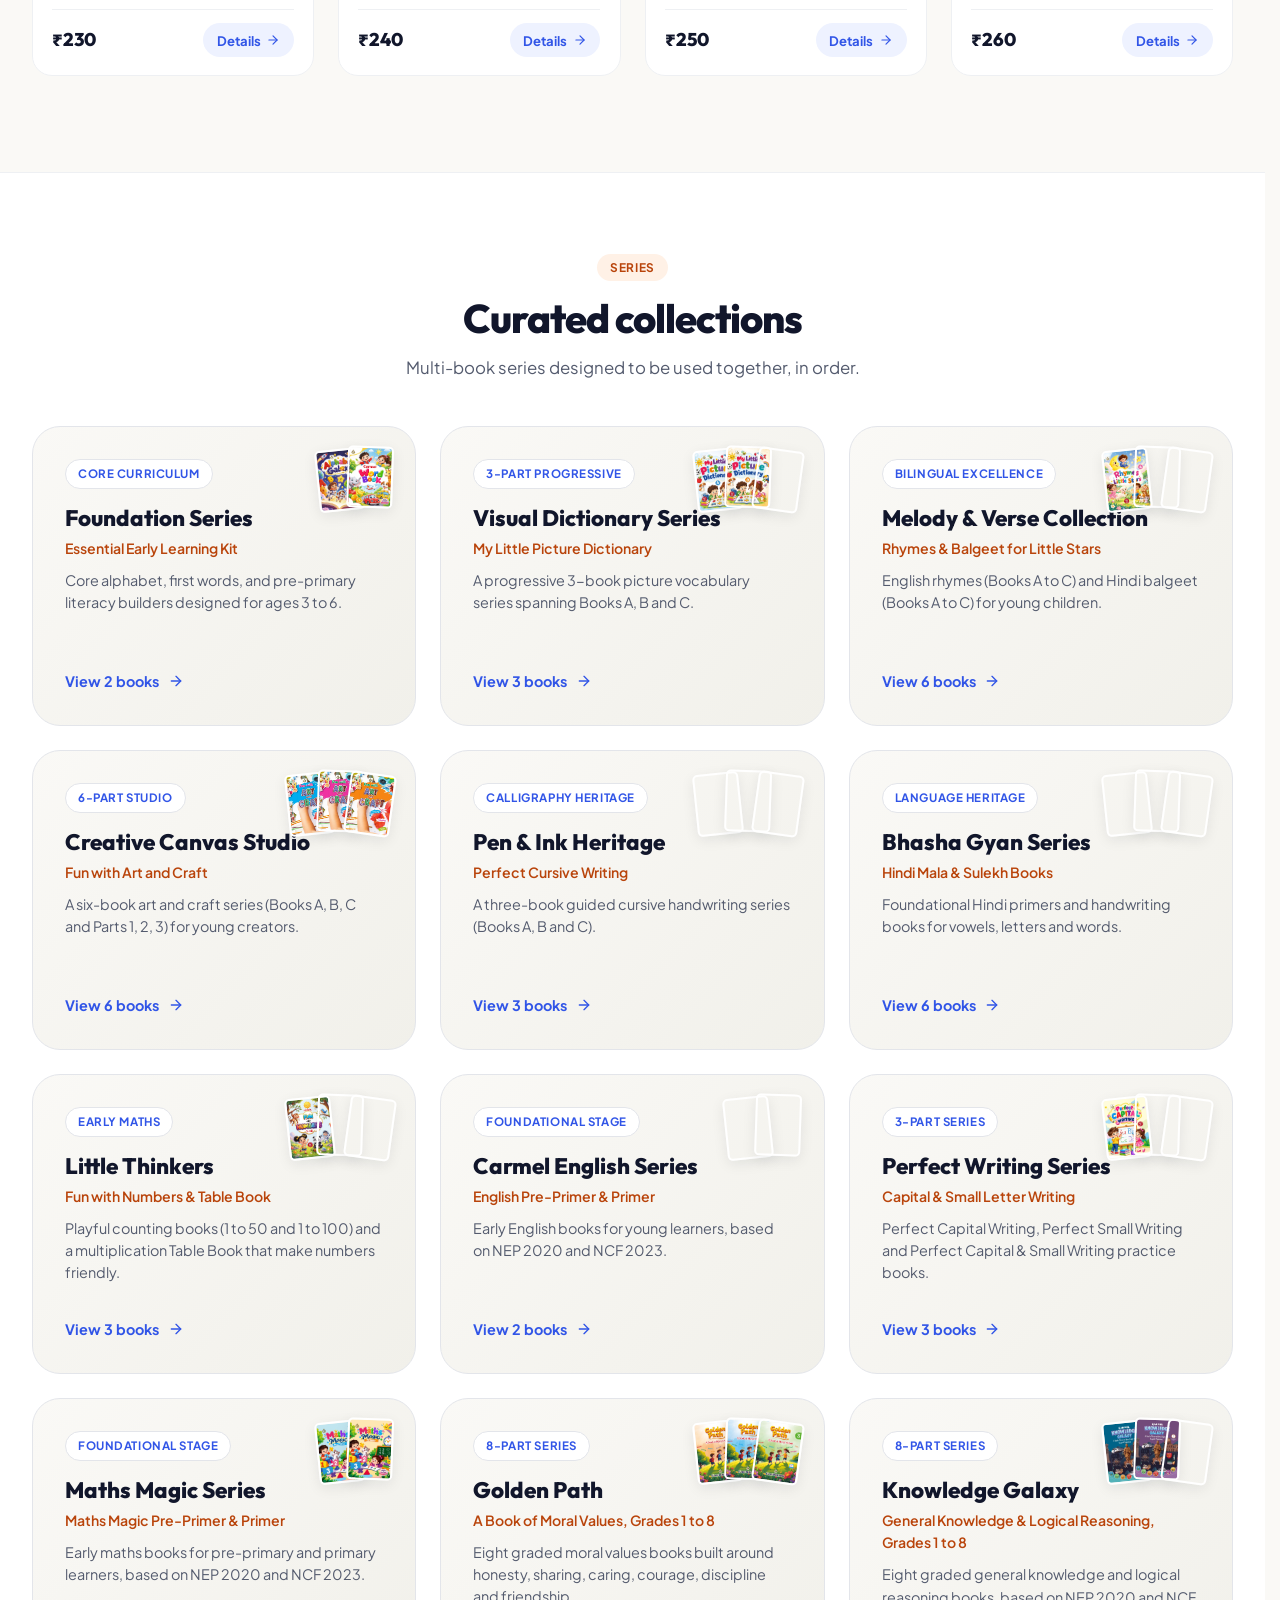
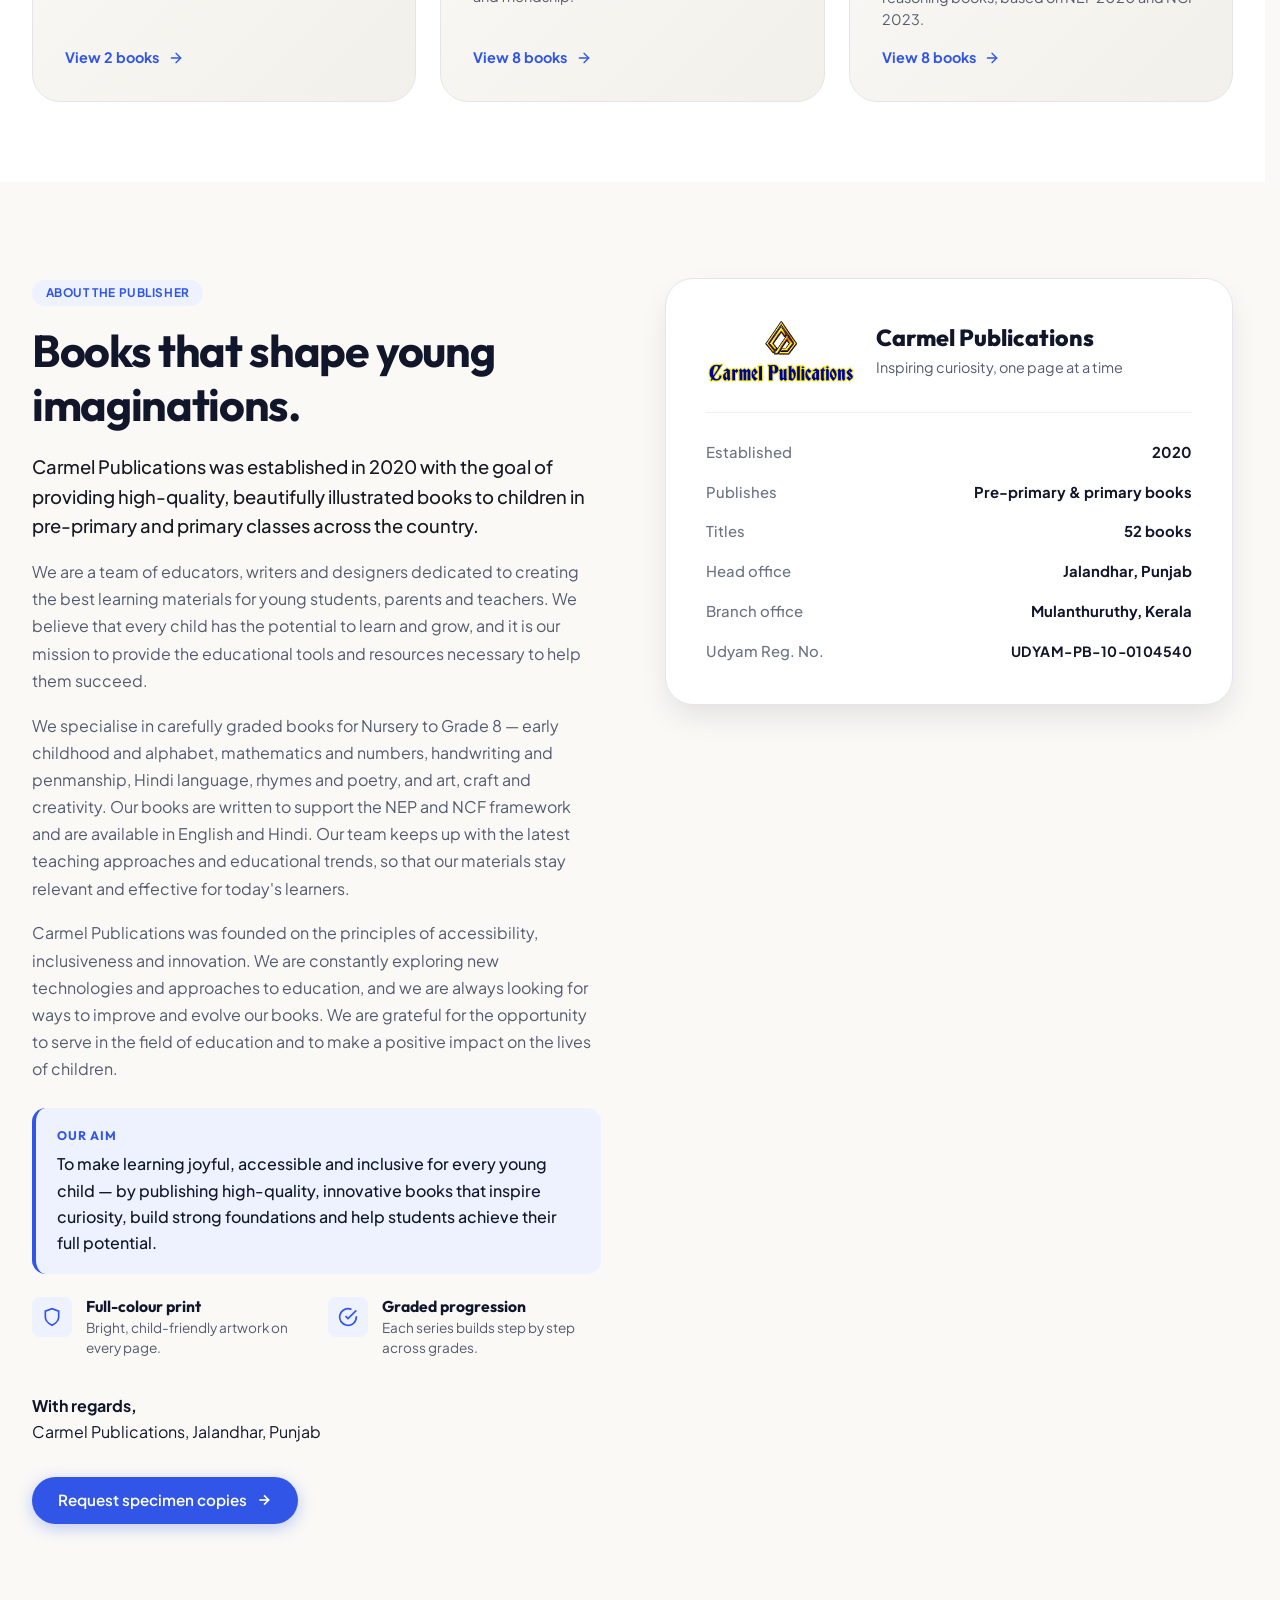
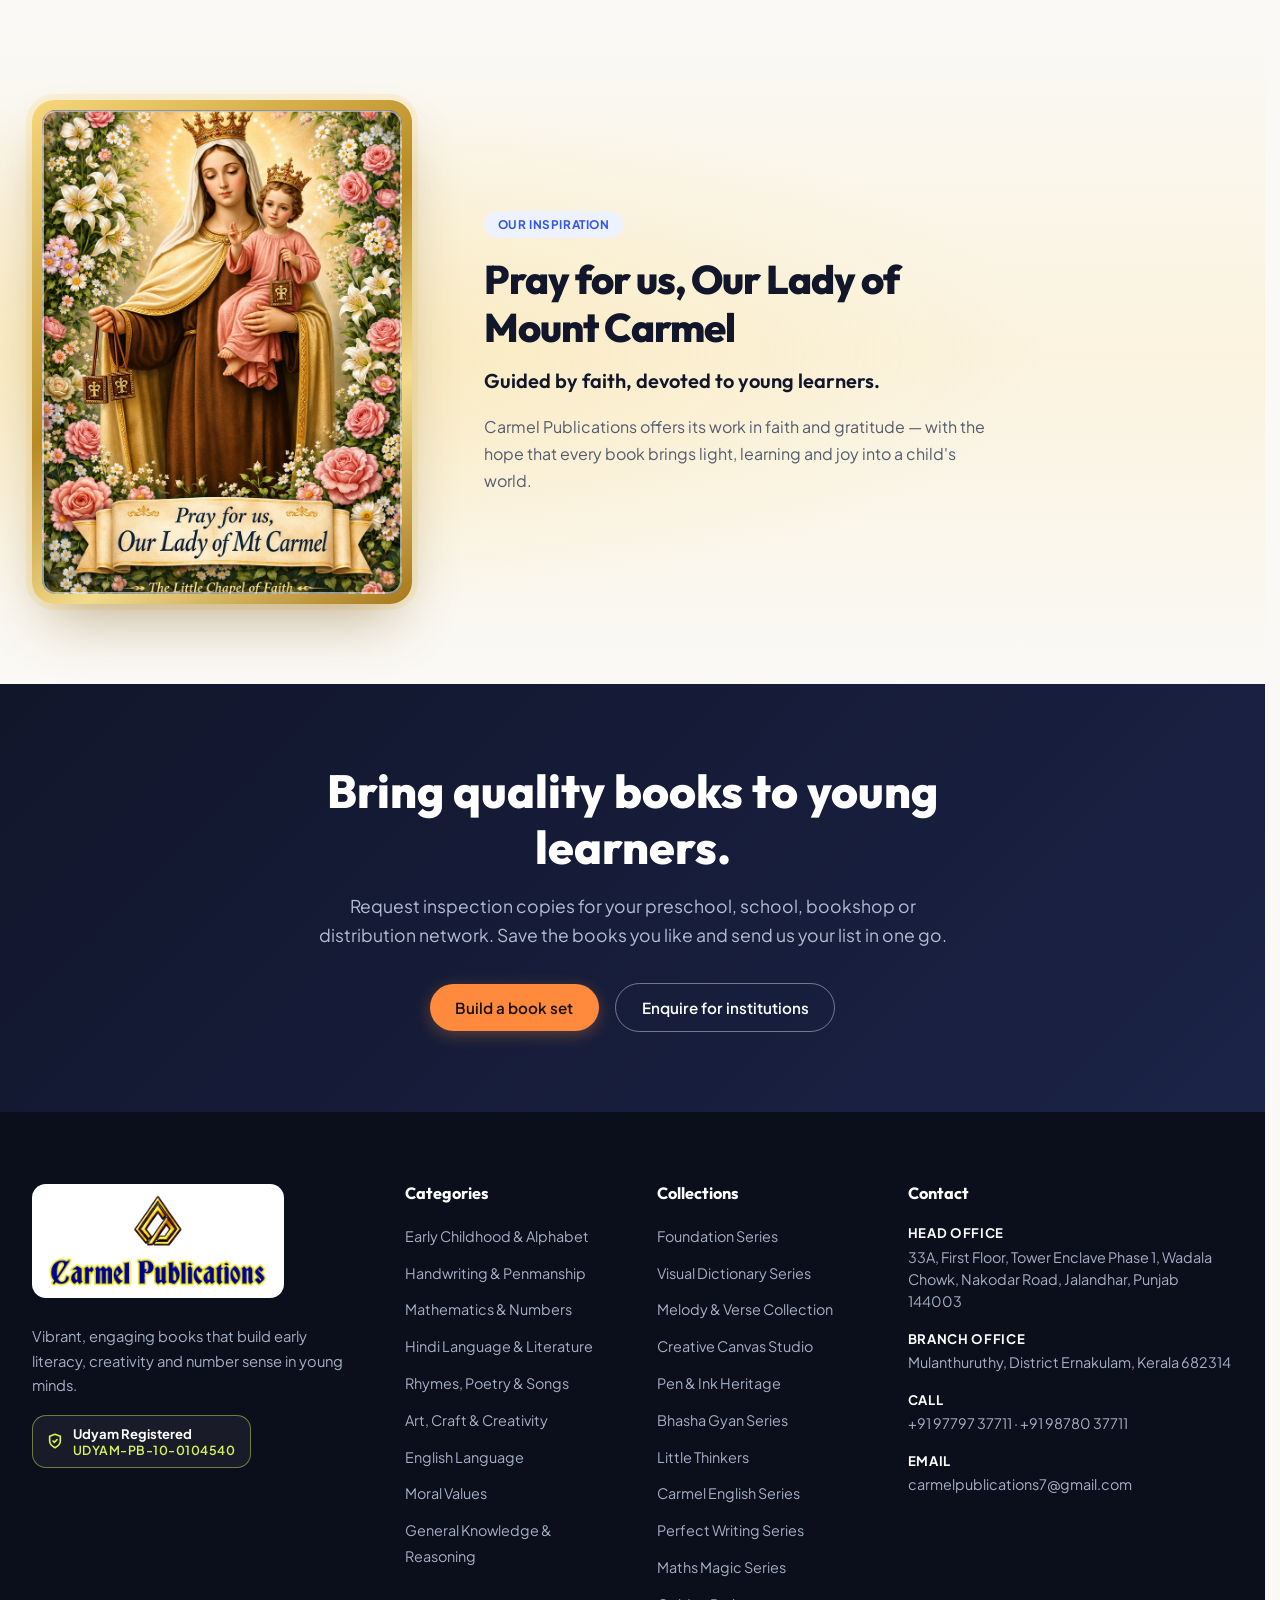
==== commit 774e3a04: "feat: added seo,aeo and geo for this website" ====
--- a/index.html
+++ b/index.html
@@ -1,29 +1,20 @@
 <!DOCTYPE html>
-<html lang="en">
+<html lang="en-IN">
 
 <head>
   <meta charset="UTF-8">
   <meta name="viewport" content="width=device-width, initial-scale=1.0">
-  <title>Carmel Publications | Children's Books for Nursery to Grade 8</title>
-  <meta name="description"
-    content="Browse the Carmel Publications catalogue: alphabet and picture-dictionary books, Hindi primers, cursive writing, numbers, bilingual rhymes, art & craft workbooks, moral values and general knowledge for Nursery to Grade 8.">
-  <meta name="keywords"
-    content="Carmel Publications, children's books, early learning, Alphabet Galaxy, cursive writing, Hindi Swar Mala, rhymes and balgeet, art and craft, Jalandhar, Ernakulam">
-  <meta name="theme-color" content="#3155E7">
-  <meta property="og:title" content="Carmel Publications - Children's Book Catalogue">
-  <meta property="og:description"
-    content="52 full-colour books for Nursery to Grade 8. Find the right books for your child, class or school.">
-  <meta property="og:image" content="assets/img/logo.png">
-  <meta property="og:type" content="website">
-  <meta name="twitter:card" content="summary">
+  <!-- SEO:BEGIN -->
+  <!-- SEO:END -->
 
   <link rel="preconnect" href="https://fonts.googleapis.com">
   <link rel="preconnect" href="https://fonts.gstatic.com" crossorigin>
   <link
-    href="https://fonts.googleapis.com/css2?family=Outfit:wght@400;500;600;700;800&family=Plus+Jakarta+Sans:wght@400;500;600;700&display=swap"
+    href="https://fonts.googleapis.com/css2?family=Outfit:wght@400;500;600;700;800&family=Plus+Jakarta+Sans:wght@400;500;600;700&family=Noto+Sans+Devanagari:wght@400;600;700&display=swap"
     rel="stylesheet">
 
   <link rel="stylesheet" href="css/style.css">
+  <link rel="stylesheet" href="css/pages.css">
   <link rel="icon" type="image/png" href="assets/img/favicon.png">
   <script>document.documentElement.classList.add('js');</script>
 </head>
@@ -124,7 +115,7 @@
           </div>
 
           <h1 class="hero-title">
-            Stories, ideas &amp; <span class="gradient-text">worlds between covers.</span>
+            Children's books for <span class="gradient-text">Nursery to Grade 8.</span>
           </h1>
 
           <p class="hero-description">
@@ -176,7 +167,7 @@
             </button>
             <button class="floating-card card-primary" type="button" data-open-book="alphabet-galaxy"
               aria-label="View Alphabet Galaxy">
-              <img src="assets/covers/front/alphabet-galaxy.webp" alt="" width="250" height="330" />
+              <img src="assets/covers/front/alphabet-galaxy.webp" alt="" width="250" height="330" fetchpriority="high" />
             </button>
             <button class="floating-card card-back" type="button" data-open-book="art-craft-1"
               aria-label="View Fun with Art and Craft Part 1">
@@ -478,6 +469,9 @@
       </div>
     </section>
 
+    <!-- SEO:FAQ:BEGIN -->
+    <!-- SEO:FAQ:END -->
+
     <!-- Closing CTA -->
     <section class="closing-cta-section">
       <div class="container closing-cta-card reveal">
--- a/css/style.css
+++ b/css/style.css
@@ -5,8 +5,8 @@
    ========================================================================== */
 
 :root {
-  --font-display: 'Outfit', -apple-system, BlinkMacSystemFont, 'Segoe UI', Roboto, sans-serif;
-  --font-body: 'Plus Jakarta Sans', -apple-system, BlinkMacSystemFont, 'Segoe UI', Roboto, sans-serif;
+  --font-display: 'Outfit', 'Noto Sans Devanagari', -apple-system, BlinkMacSystemFont, 'Segoe UI', Roboto, sans-serif;
+  --font-body: 'Plus Jakarta Sans', 'Noto Sans Devanagari', -apple-system, BlinkMacSystemFont, 'Segoe UI', Roboto, sans-serif;
 
   --color-primary: #3155E7;
   --color-primary-hover: #2143cc;
--- a/css/pages.css
+++ b/css/pages.css
@@ -0,0 +1,85 @@
+/* Styles for the static book / category / class pages and the FAQ + directory sections on the home page.
+   Uses the design tokens from style.css. */
+
+/* ---------- FAQ and directory (home page) ---------- */
+.faq-section { padding: 5rem 0 3rem; }
+.faq-list { max-width: 820px; margin: 0 auto; display: grid; gap: 0.75rem; }
+.faq-item { background: var(--color-surface); border: 1px solid var(--color-border); border-radius: var(--radius-md); }
+.faq-item[open] { border-color: var(--color-primary); box-shadow: var(--shadow-md, 0 8px 22px -8px rgba(17, 22, 43, 0.15)); }
+.faq-item summary {
+  list-style: none; cursor: pointer; padding: 1.05rem 3rem 1.05rem 1.25rem; position: relative;
+  font-family: var(--font-display); font-weight: 700; font-size: 1.02rem; color: var(--color-navy); min-height: 48px;
+}
+.faq-item summary::-webkit-details-marker { display: none; }
+.faq-item summary::after {
+  content: "+"; position: absolute; right: 1.1rem; top: 50%; translate: 0 -50%;
+  font-size: 1.5rem; line-height: 1; color: var(--color-primary);
+}
+.faq-item[open] summary::after { content: "\2212"; }
+.faq-answer { padding: 0 1.25rem 1.2rem; color: var(--color-text-muted); line-height: 1.7; font-size: 0.96rem; }
+.faq-answer a, .directory-section a, .sp-main a:not(.btn) { color: var(--color-primary); }
+
+.directory-section { padding: 3rem 0 5rem; background: var(--color-bg-alt); }
+.directory-title { font-size: clamp(1.4rem, 2.6vw, 1.9rem); color: var(--color-navy); margin-bottom: 0.5rem; }
+.directory-lead { color: var(--color-text-muted); margin-bottom: 2rem; line-height: 1.7; }
+.directory-grid { display: grid; grid-template-columns: repeat(auto-fill, minmax(280px, 1fr)); gap: 1.75rem 2rem; }
+.directory-col h3 { font-size: 1rem; margin-bottom: 0.6rem; }
+.directory-col h3 a { color: var(--color-navy); }
+.directory-col ul { list-style: none; display: grid; gap: 0.35rem; }
+.directory-col li { font-size: 0.9rem; line-height: 1.45; }
+.directory-col li span { display: block; font-size: 0.8rem; color: var(--color-text-muted); }
+
+/* ---------- Static pages ---------- */
+.seo-page { background: var(--color-bg); }
+.sp-header { background: #fff; border-bottom: 1px solid var(--color-border); }
+.sp-header-inner { display: flex; align-items: center; justify-content: space-between; gap: 1rem; flex-wrap: wrap; padding-top: 0.6rem; padding-bottom: 0.6rem; }
+.sp-logo { height: 56px; width: auto; }
+.sp-nav { display: flex; gap: 0.25rem 1.1rem; flex-wrap: wrap; }
+.sp-nav a { color: var(--color-text-main); font-weight: 600; font-size: 0.95rem; padding: 0.55rem 0.2rem; min-height: 44px; display: inline-flex; align-items: center; }
+.sp-nav a:hover { color: var(--color-primary); }
+
+.sp-main { padding-top: 1.5rem; padding-bottom: 4rem; }
+.sp-breadcrumb { font-size: 0.88rem; color: var(--color-text-muted); margin-bottom: 1.5rem; }
+.sp-breadcrumb a { text-decoration: underline; }
+.sp-main h1 { font-size: clamp(1.8rem, 4vw, 2.6rem); color: var(--color-navy); letter-spacing: -0.02em; line-height: 1.15; margin-bottom: 0.5rem; }
+.sp-main h2 { font-size: clamp(1.3rem, 2.6vw, 1.7rem); color: var(--color-navy); margin: 0 0 0.9rem; }
+.sp-main h3 { font-size: 1.05rem; color: var(--color-navy); margin: 1.2rem 0 0.5rem; }
+.sp-eyebrow { font-size: 0.8rem; font-weight: 700; letter-spacing: 0.06em; text-transform: uppercase; color: var(--color-text-muted); margin-bottom: 0.5rem; }
+.sp-subtitle { font-size: 1.15rem; color: var(--color-text-muted); margin-bottom: 1rem; }
+.sp-answer { font-size: 1.05rem; line-height: 1.7; color: var(--color-text-main); margin-bottom: 1.25rem; max-width: 70ch; }
+.sp-section { margin-top: 2.5rem; max-width: 900px; }
+.sp-section p, .sp-list { line-height: 1.75; color: var(--color-text-muted); }
+.sp-list { padding-left: 1.2rem; display: grid; gap: 0.3rem; }
+.sp-more { margin-top: 1rem; }
+
+.sp-book { display: grid; grid-template-columns: minmax(220px, 360px) 1fr; gap: 2.5rem; align-items: start; }
+.sp-book-cover { background: #fff; border: 1px solid var(--color-border); border-radius: var(--radius-lg); padding: 1.25rem; box-shadow: var(--shadow-lg); }
+.sp-book-cover img { width: 100%; height: auto; border-radius: var(--radius-sm); display: block; }
+.sp-facts { display: grid; grid-template-columns: repeat(auto-fill, minmax(190px, 1fr)); gap: 0.75rem 1.25rem; margin: 1.25rem 0 1.5rem; }
+.sp-facts div { border-top: 1px solid var(--color-border); padding-top: 0.5rem; }
+.sp-facts dt { font-size: 0.75rem; font-weight: 700; text-transform: uppercase; letter-spacing: 0.05em; color: var(--color-text-muted); }
+.sp-facts dd { font-weight: 600; color: var(--color-navy); overflow-wrap: anywhere; }
+.sp-actions { display: flex; flex-wrap: wrap; gap: 0.75rem; }
+
+.sp-grid { display: grid; grid-template-columns: repeat(auto-fill, minmax(200px, 1fr)); gap: 1.25rem; margin-top: 1rem; }
+.sp-card { background: #fff; border: 1px solid var(--color-border); border-radius: var(--radius-md); padding: 0.75rem 0.75rem 1rem; display: flex; flex-direction: column; gap: 0.4rem; }
+.sp-card-cover { display: block; background: var(--color-bg-alt); border-radius: var(--radius-sm); overflow: hidden; }
+.sp-card-cover img { width: 100%; height: auto; display: block; }
+.sp-card h3 { font-size: 0.98rem; margin: 0.4rem 0 0; line-height: 1.3; }
+.sp-card h3 a { color: var(--color-navy); }
+.sp-card-sub { font-size: 0.84rem; color: var(--color-text-muted); line-height: 1.4; }
+.sp-card-meta { display: flex; justify-content: space-between; gap: 0.5rem; margin-top: auto; font-size: 0.84rem; color: var(--color-text-muted); }
+.sp-card-meta strong { color: var(--color-navy); font-family: var(--font-display); }
+
+.sp-footer { background: var(--color-navy); color: #cfd6ea; padding: 2.5rem 0; font-size: 0.92rem; line-height: 1.7; }
+.sp-footer a { color: #fff; text-decoration: underline; }
+.sp-address { font-style: normal; margin-bottom: 1rem; }
+.sp-footer-links, .sp-copy { margin-top: 0.5rem; }
+.sp-copy { font-size: 0.82rem; opacity: 0.8; }
+
+@media (max-width: 760px) {
+  .sp-book { grid-template-columns: 1fr; gap: 1.5rem; }
+  .sp-book-cover { max-width: 340px; }
+  .sp-grid { grid-template-columns: repeat(2, 1fr); gap: 0.85rem; }
+  .faq-section { padding: 3.5rem 0 2rem; }
+}
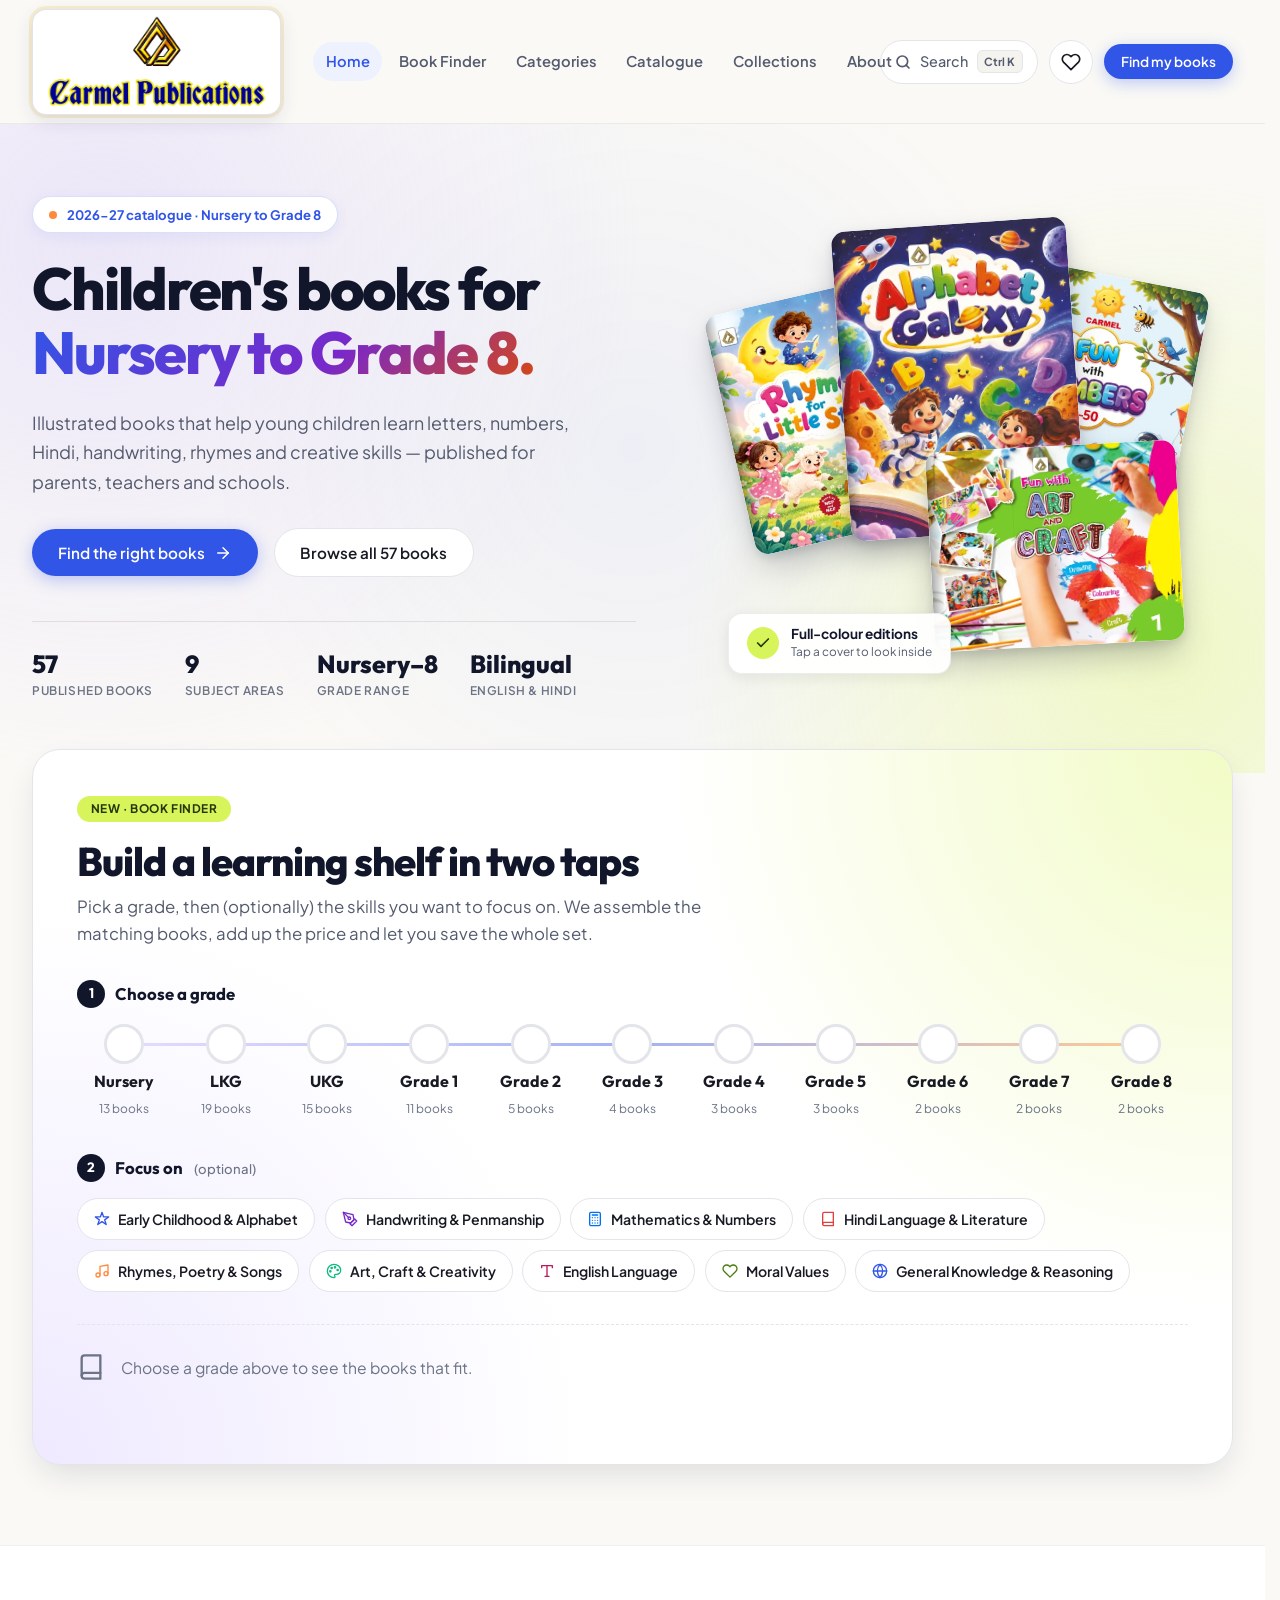
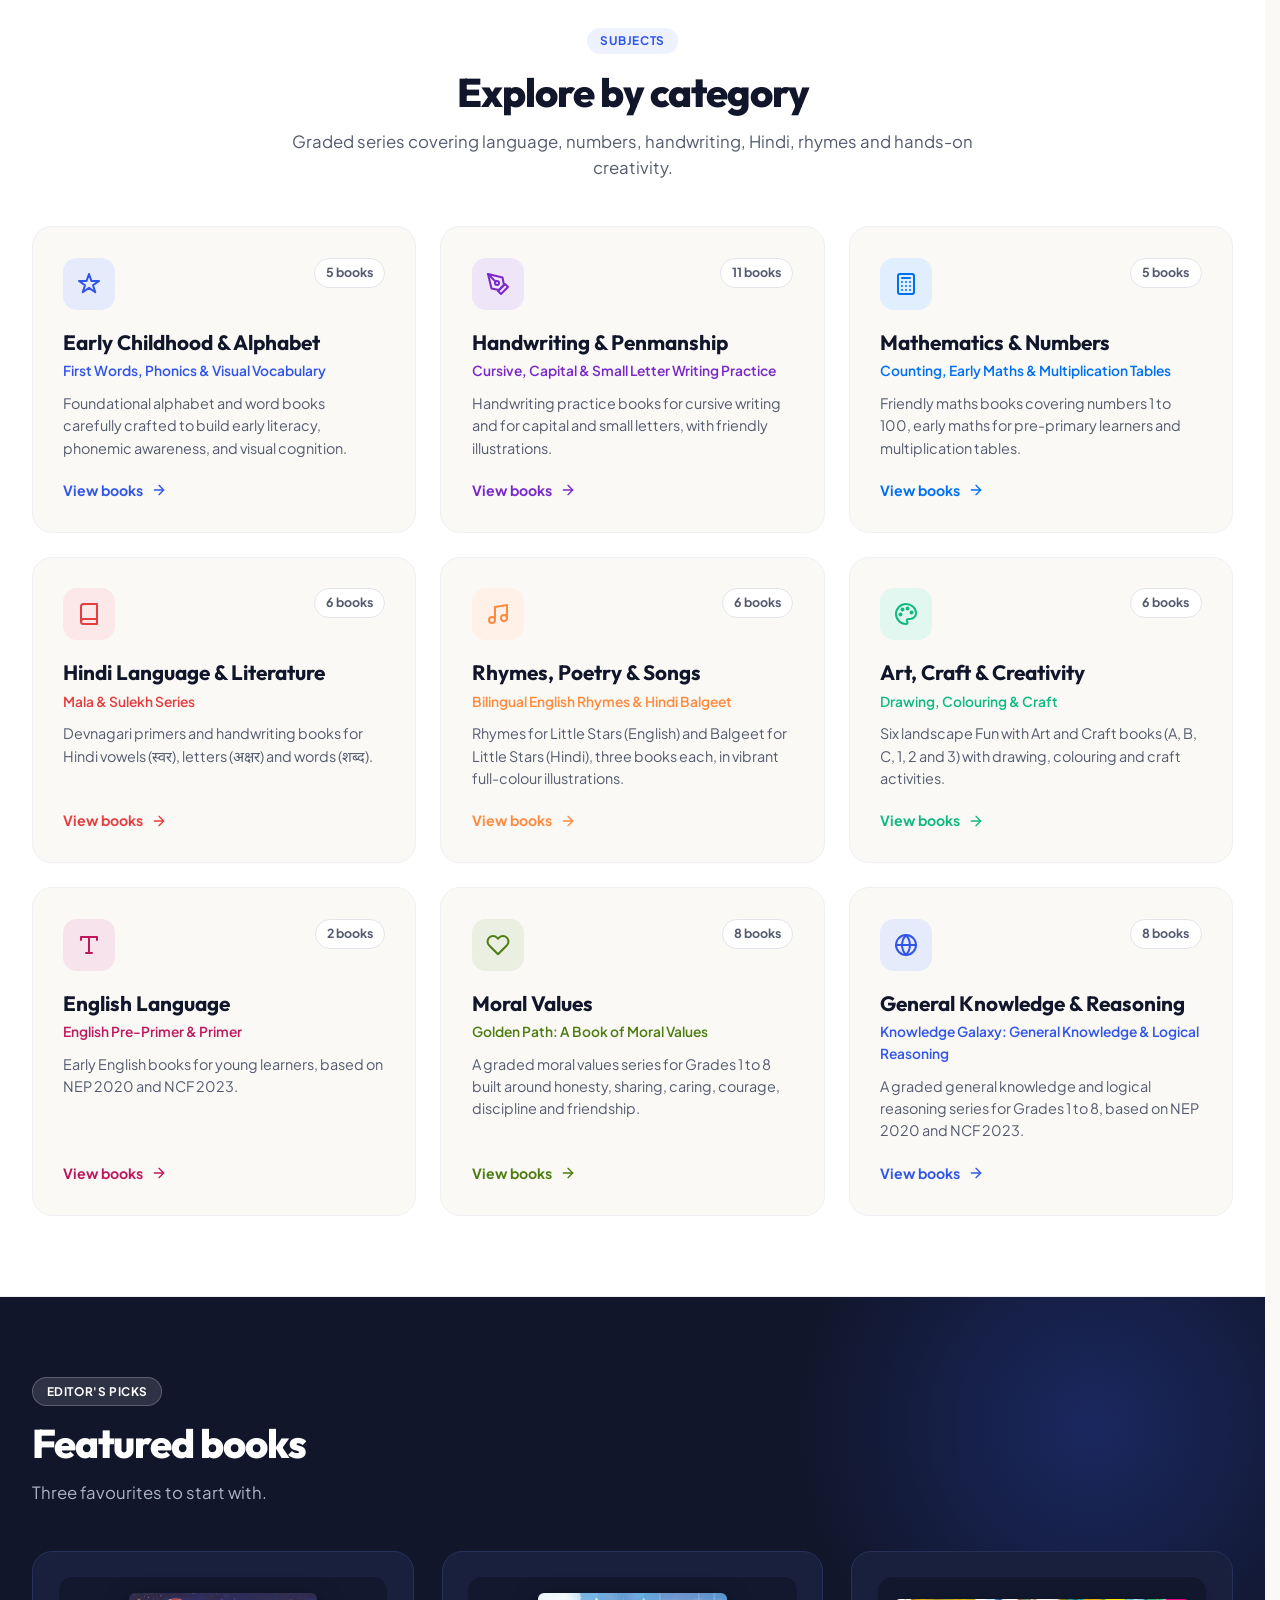
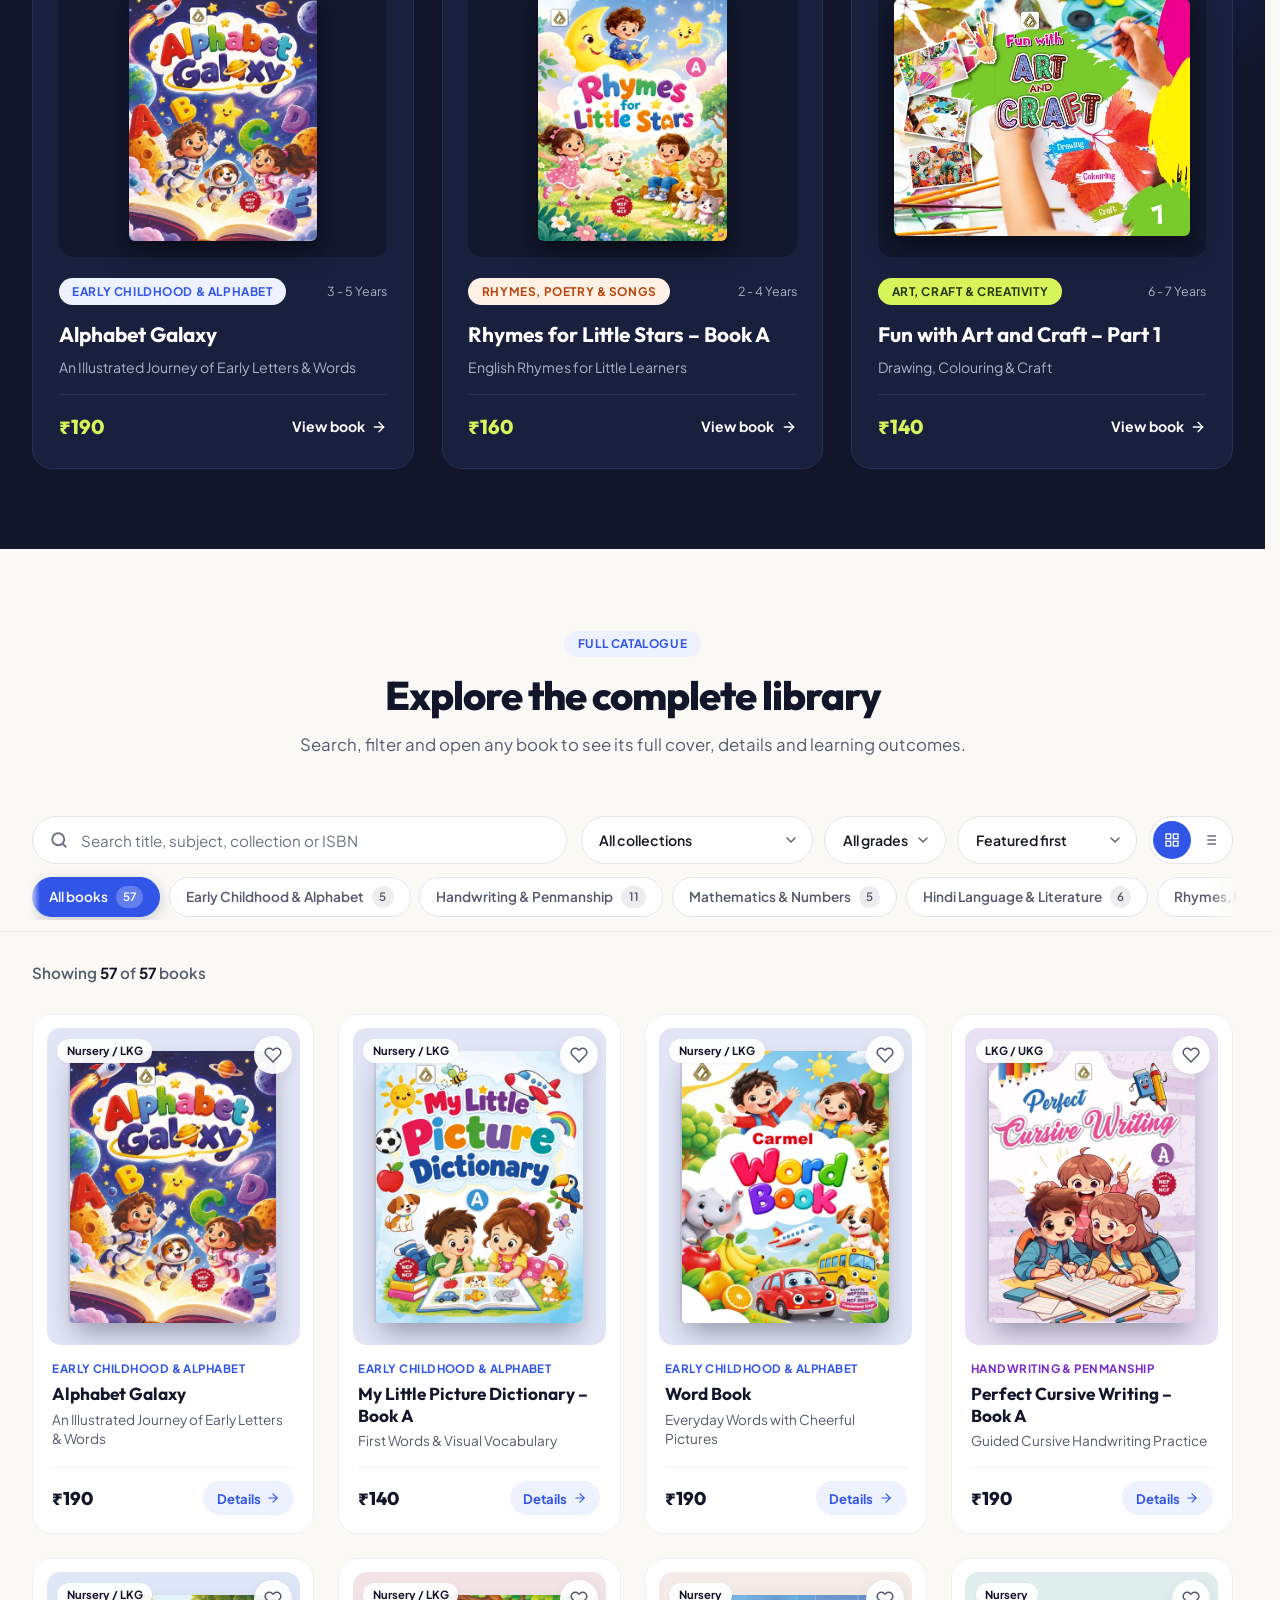
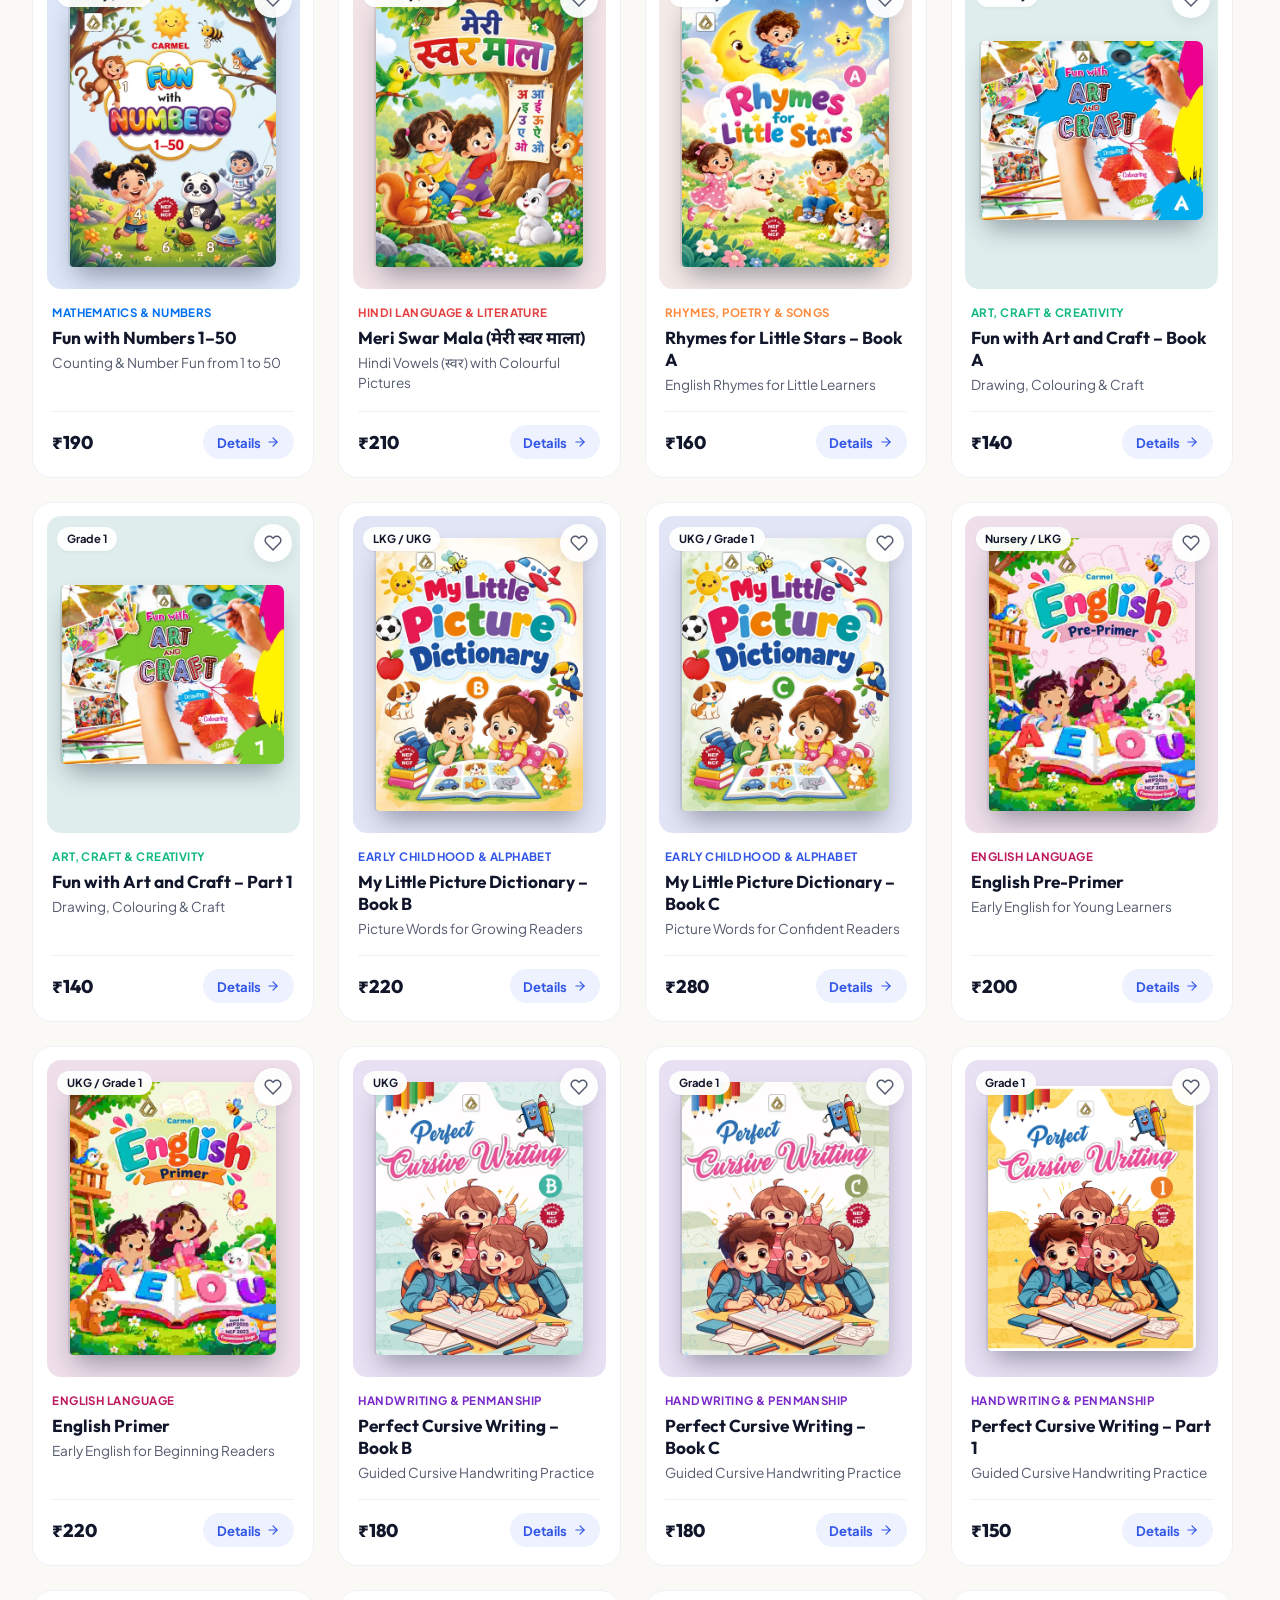
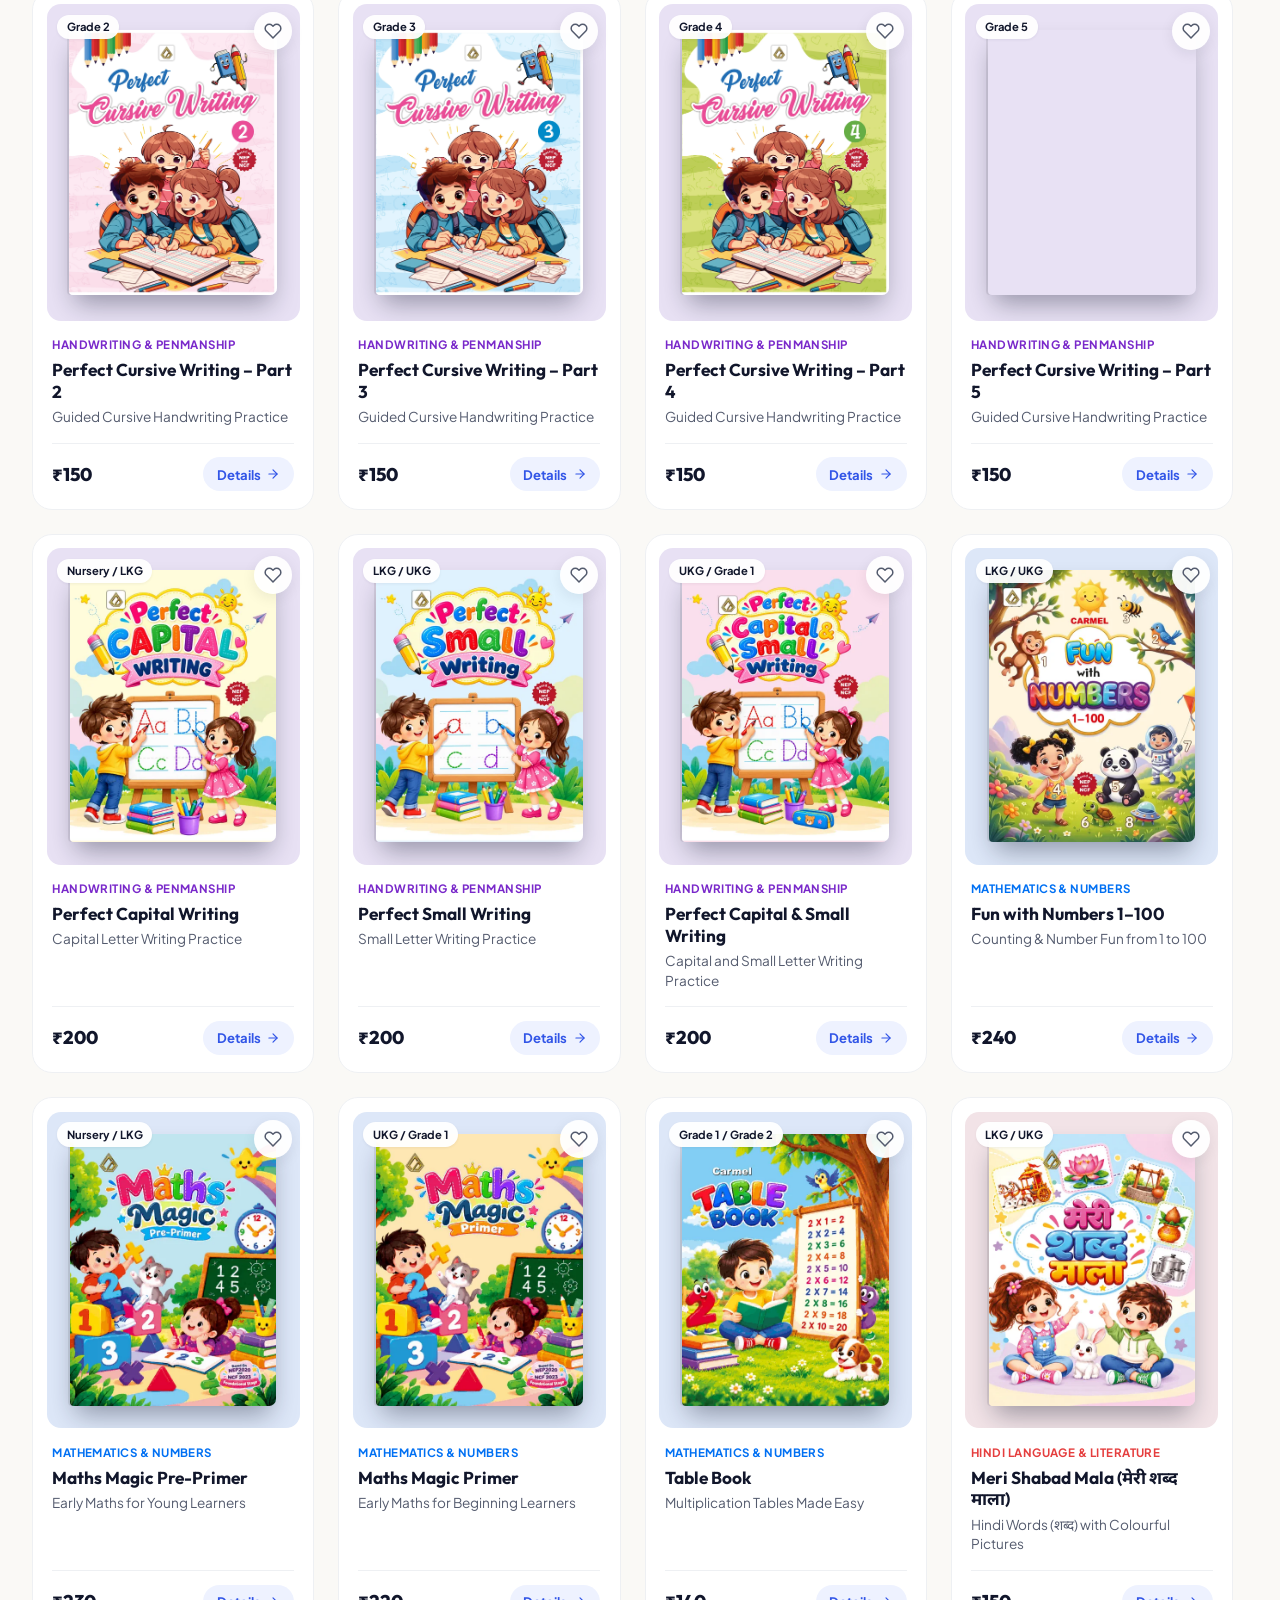
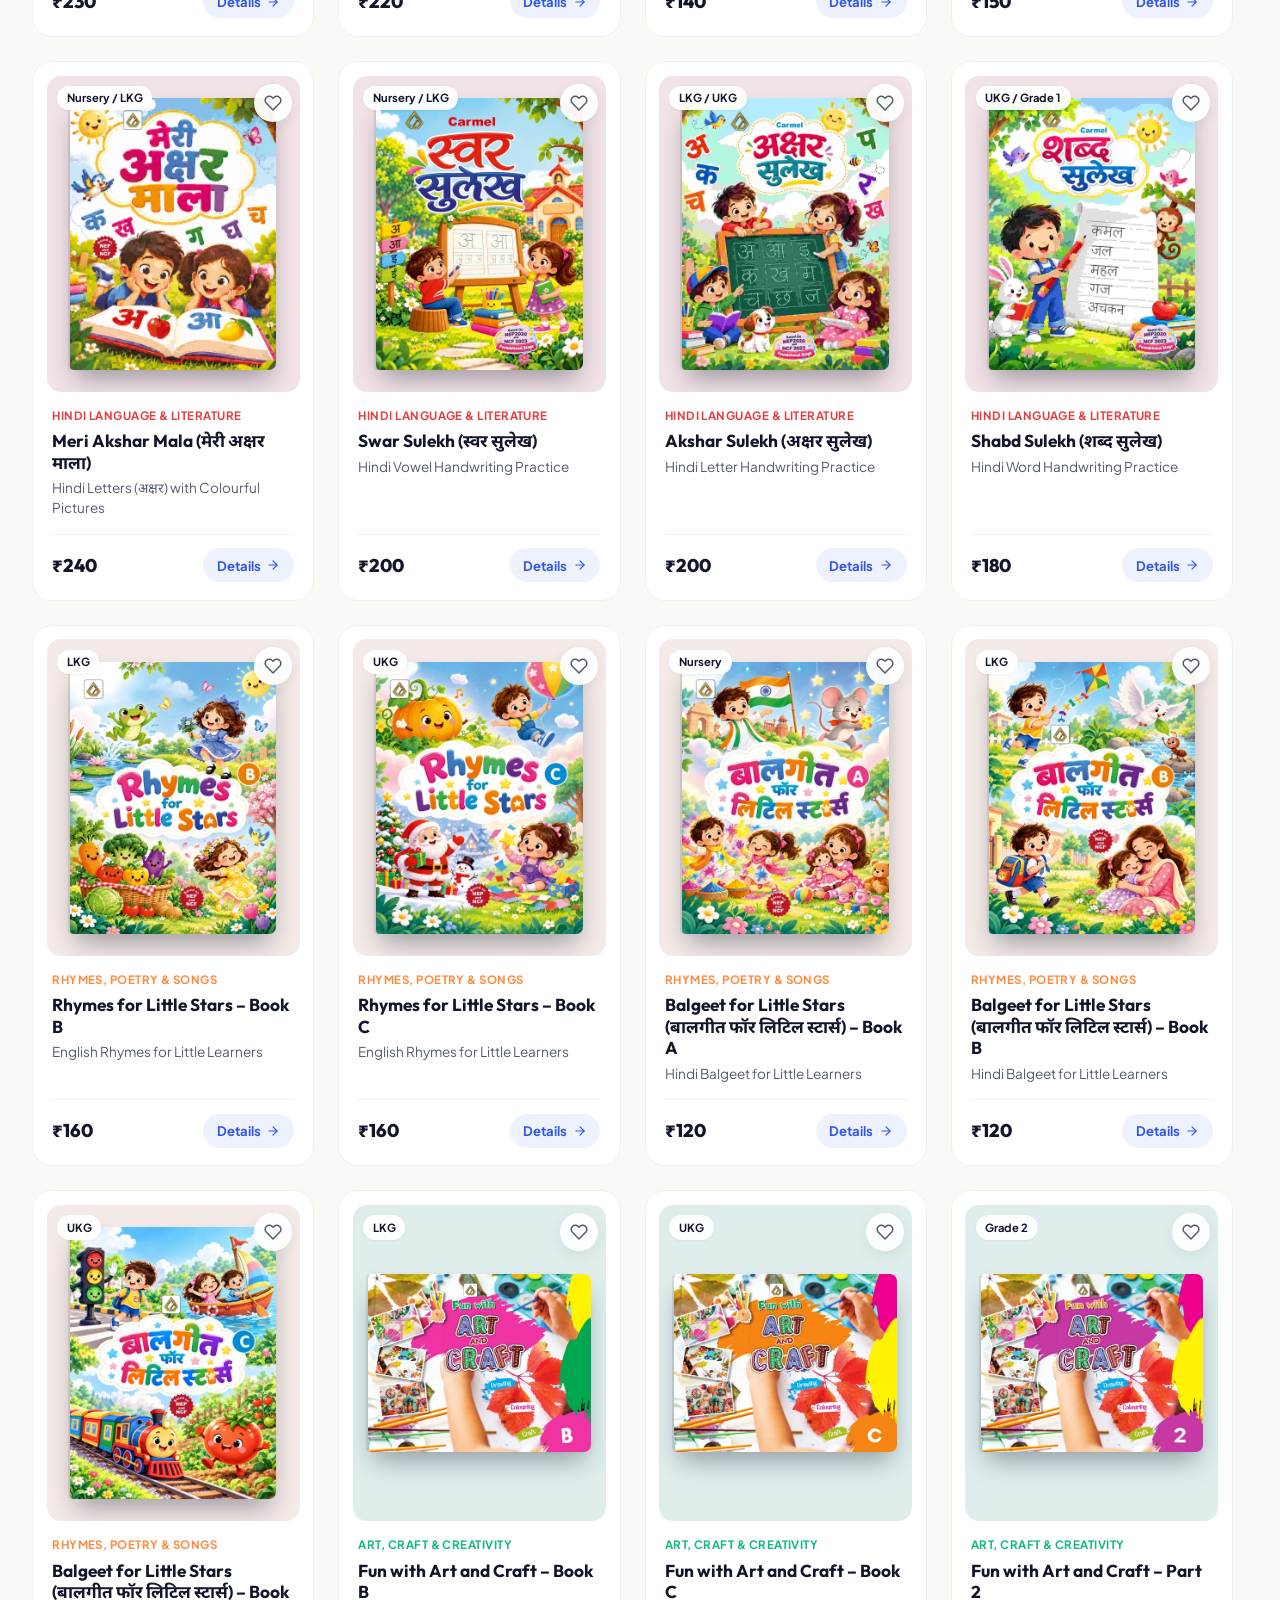
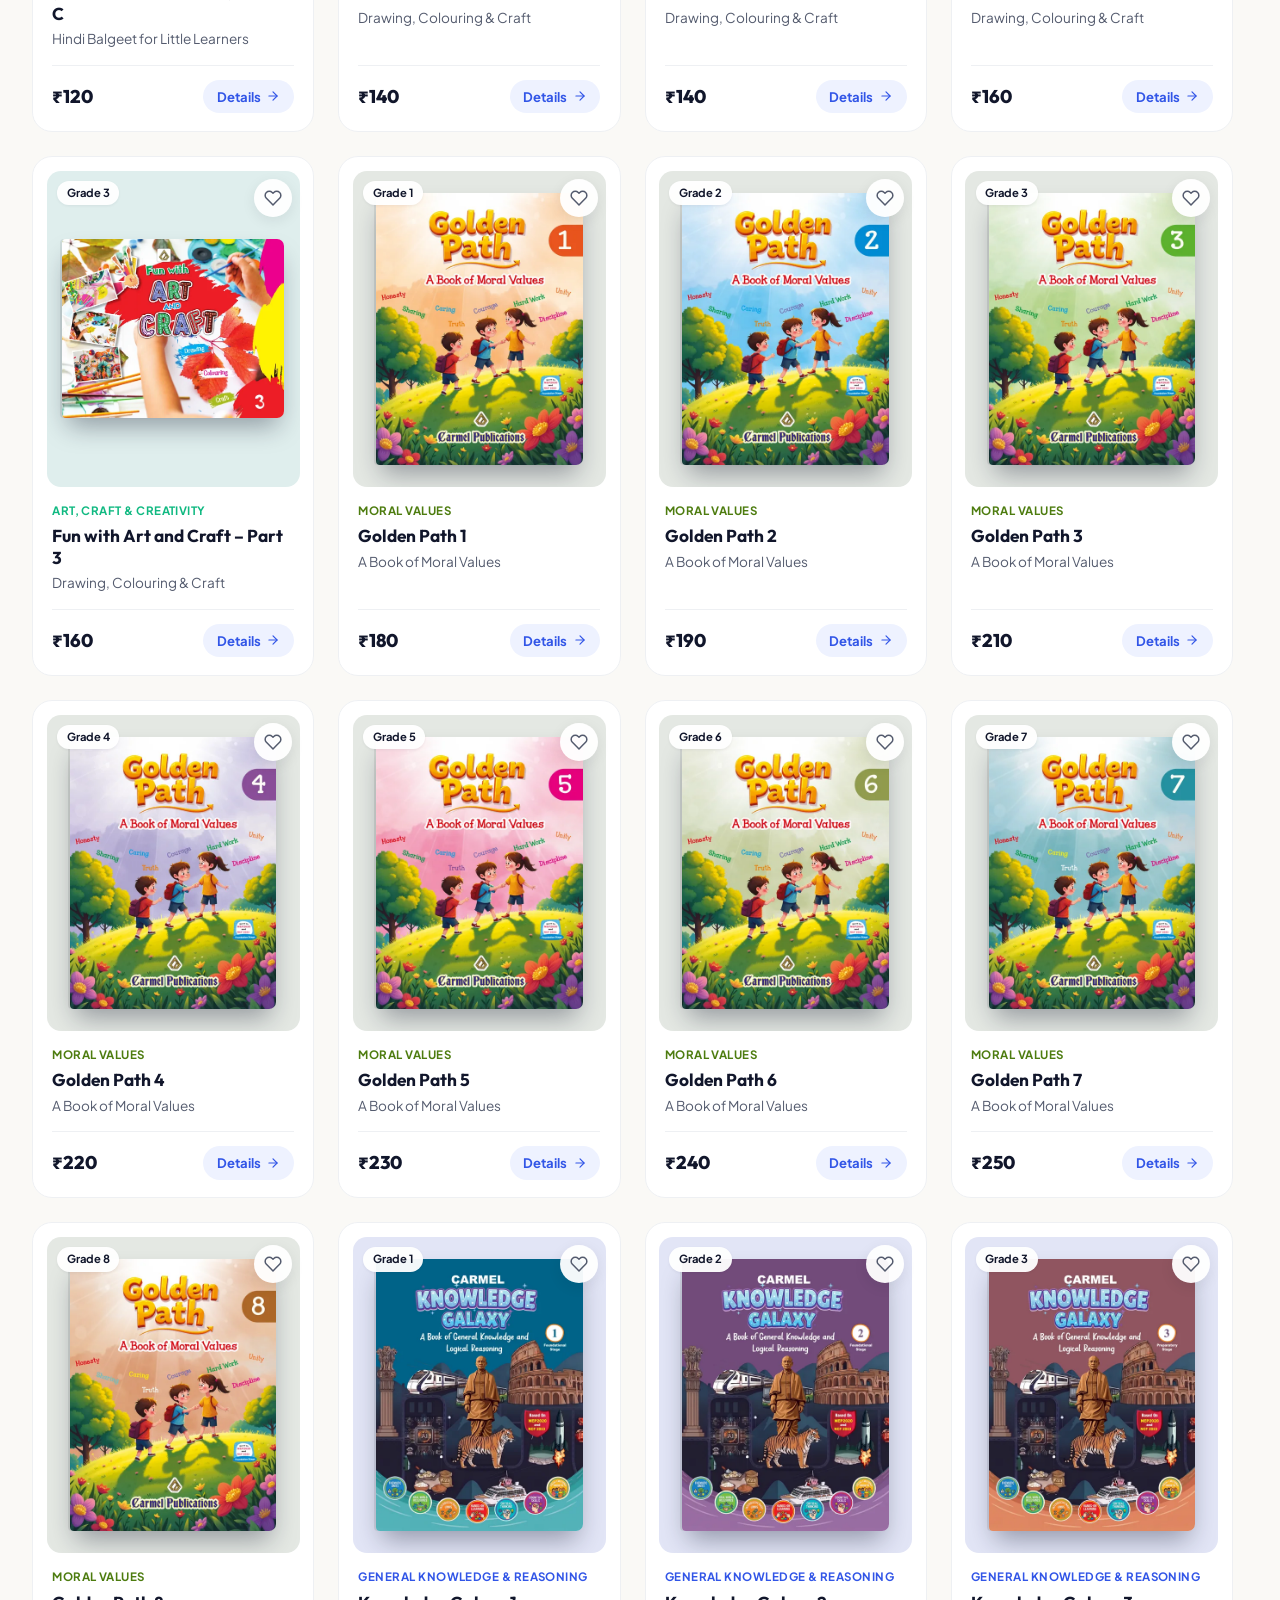
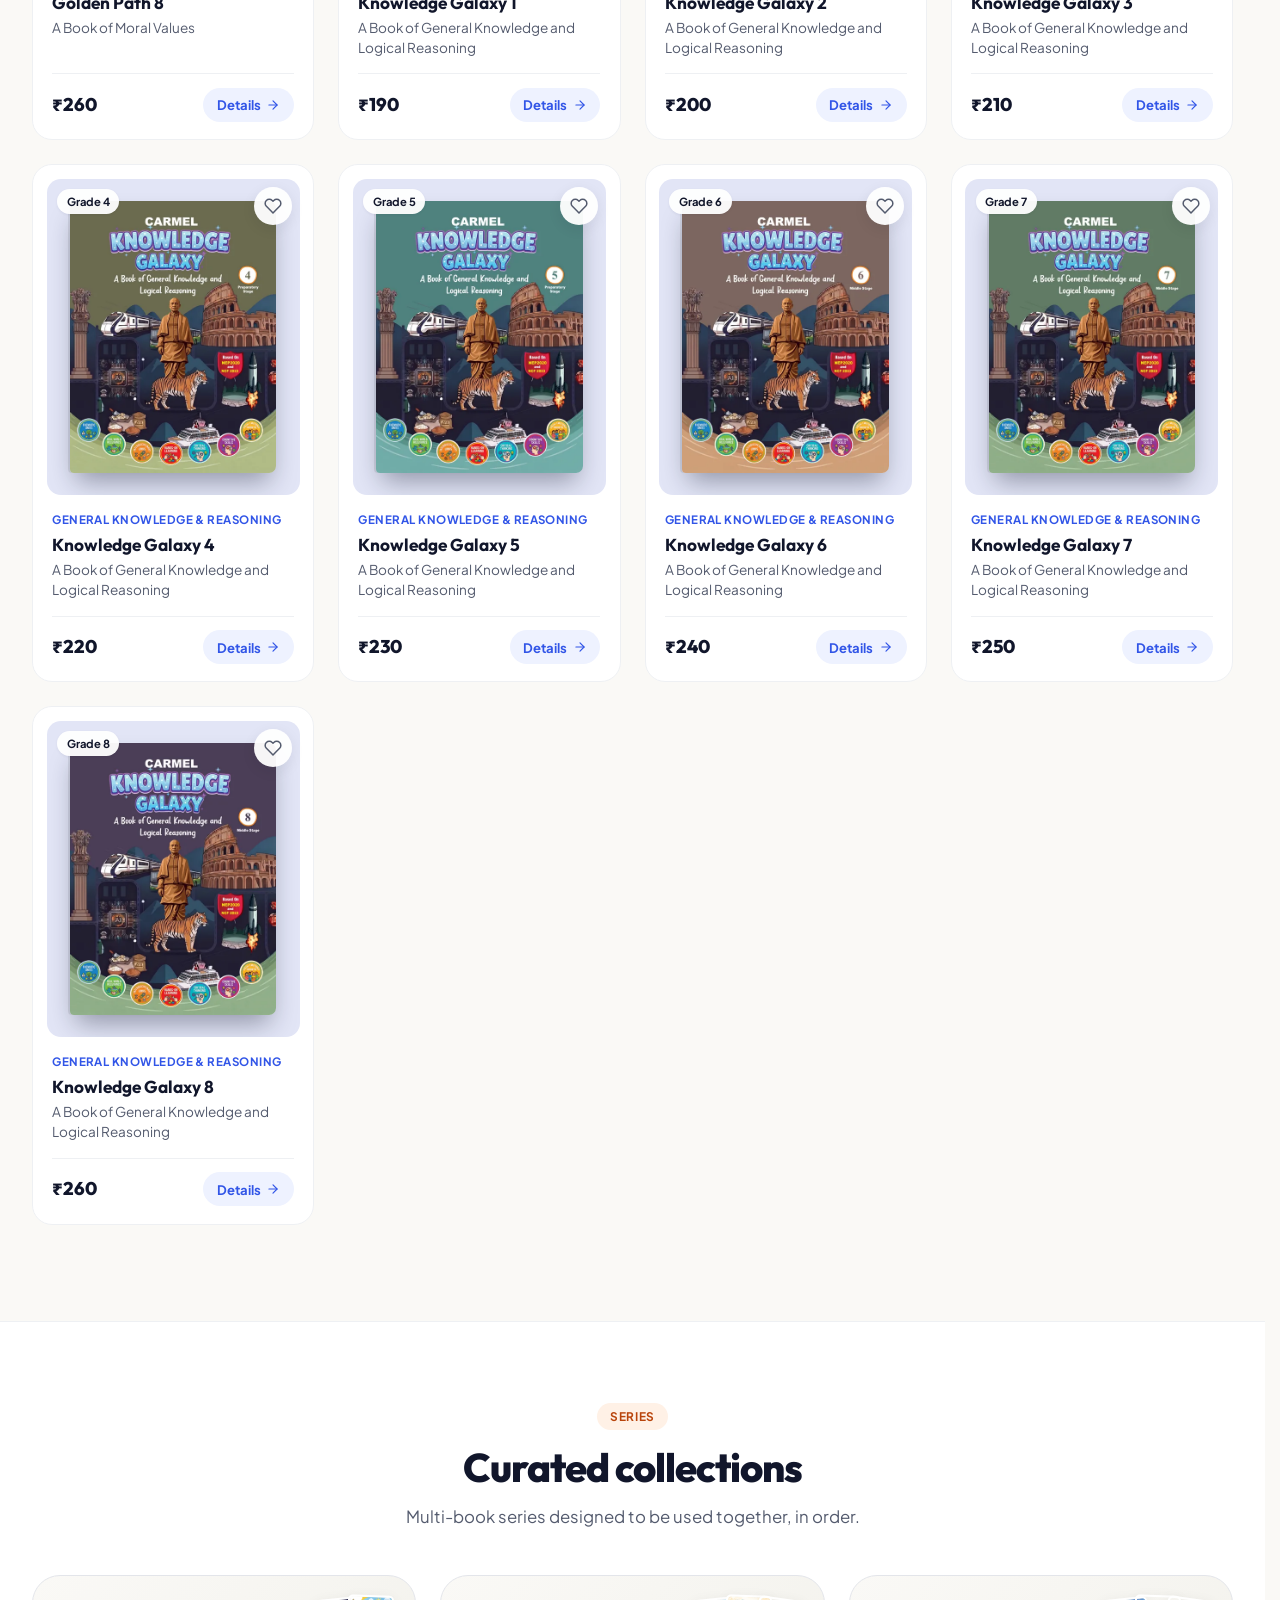
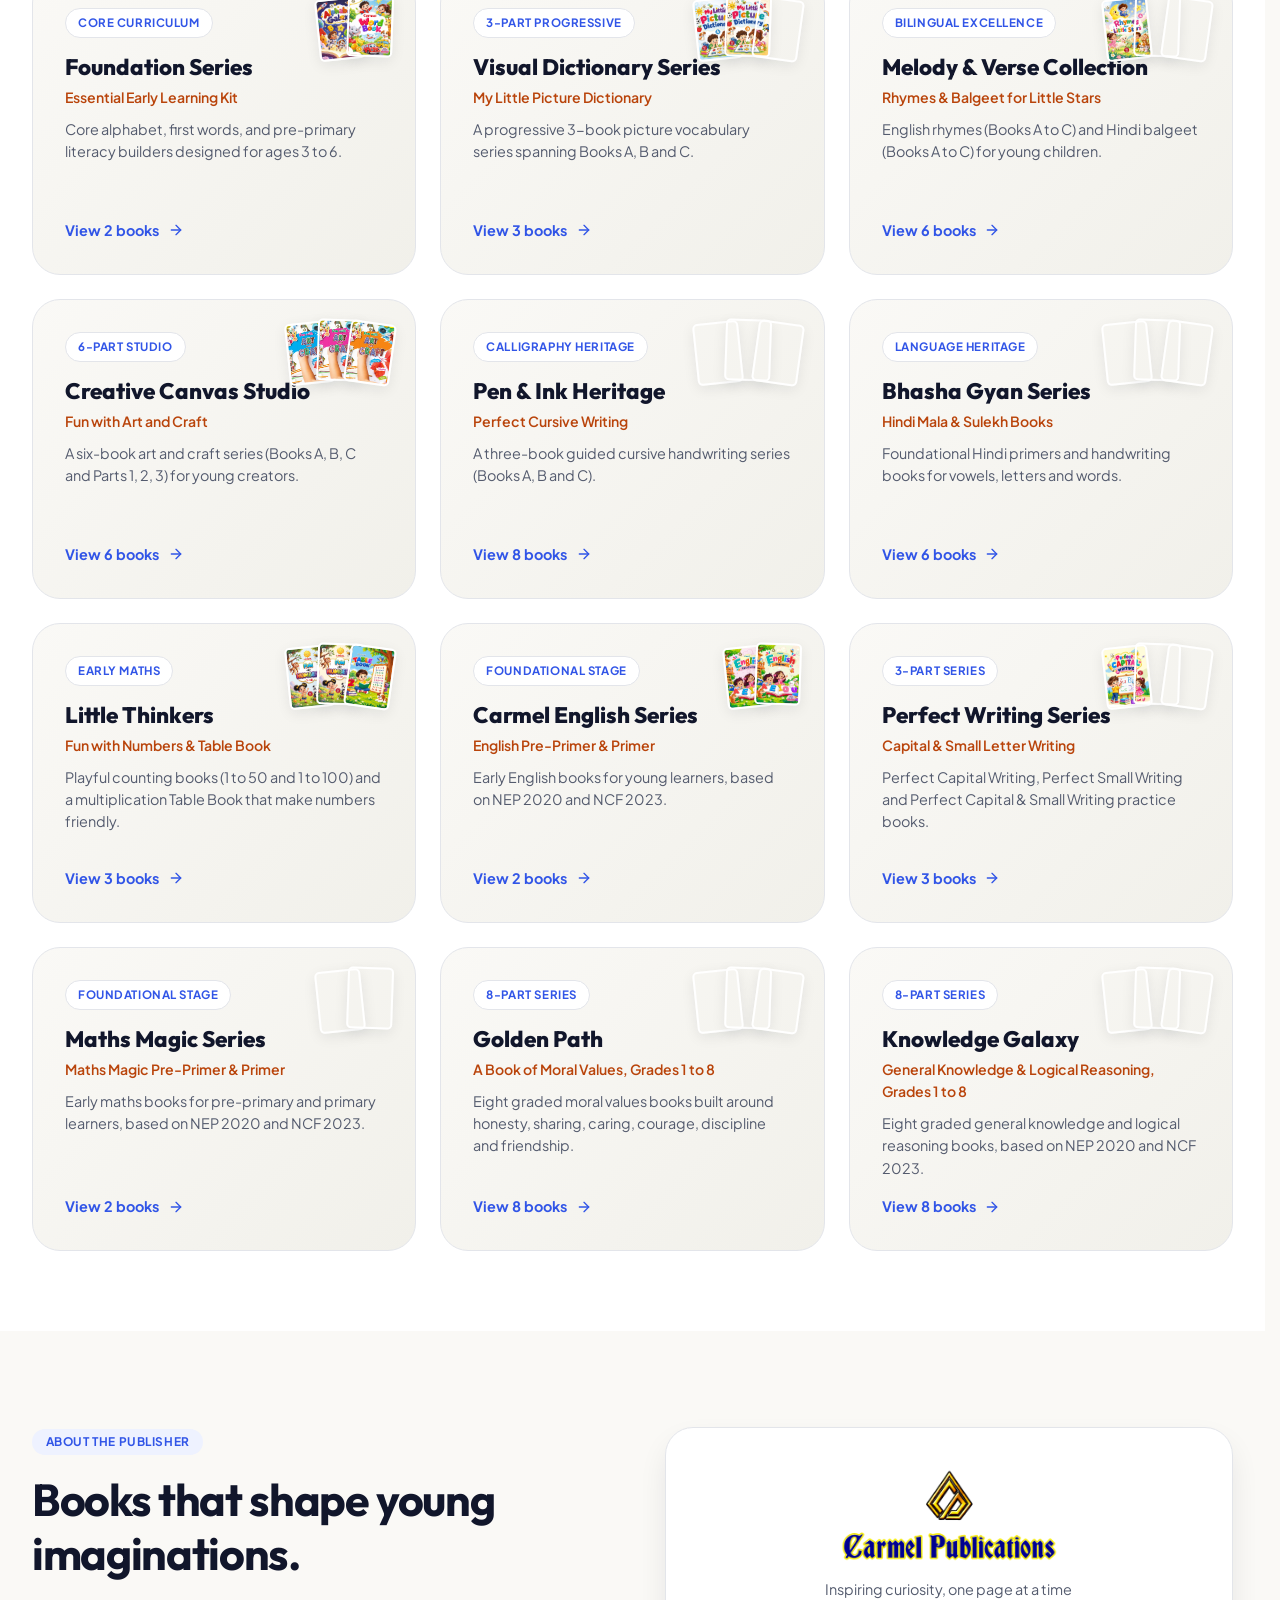
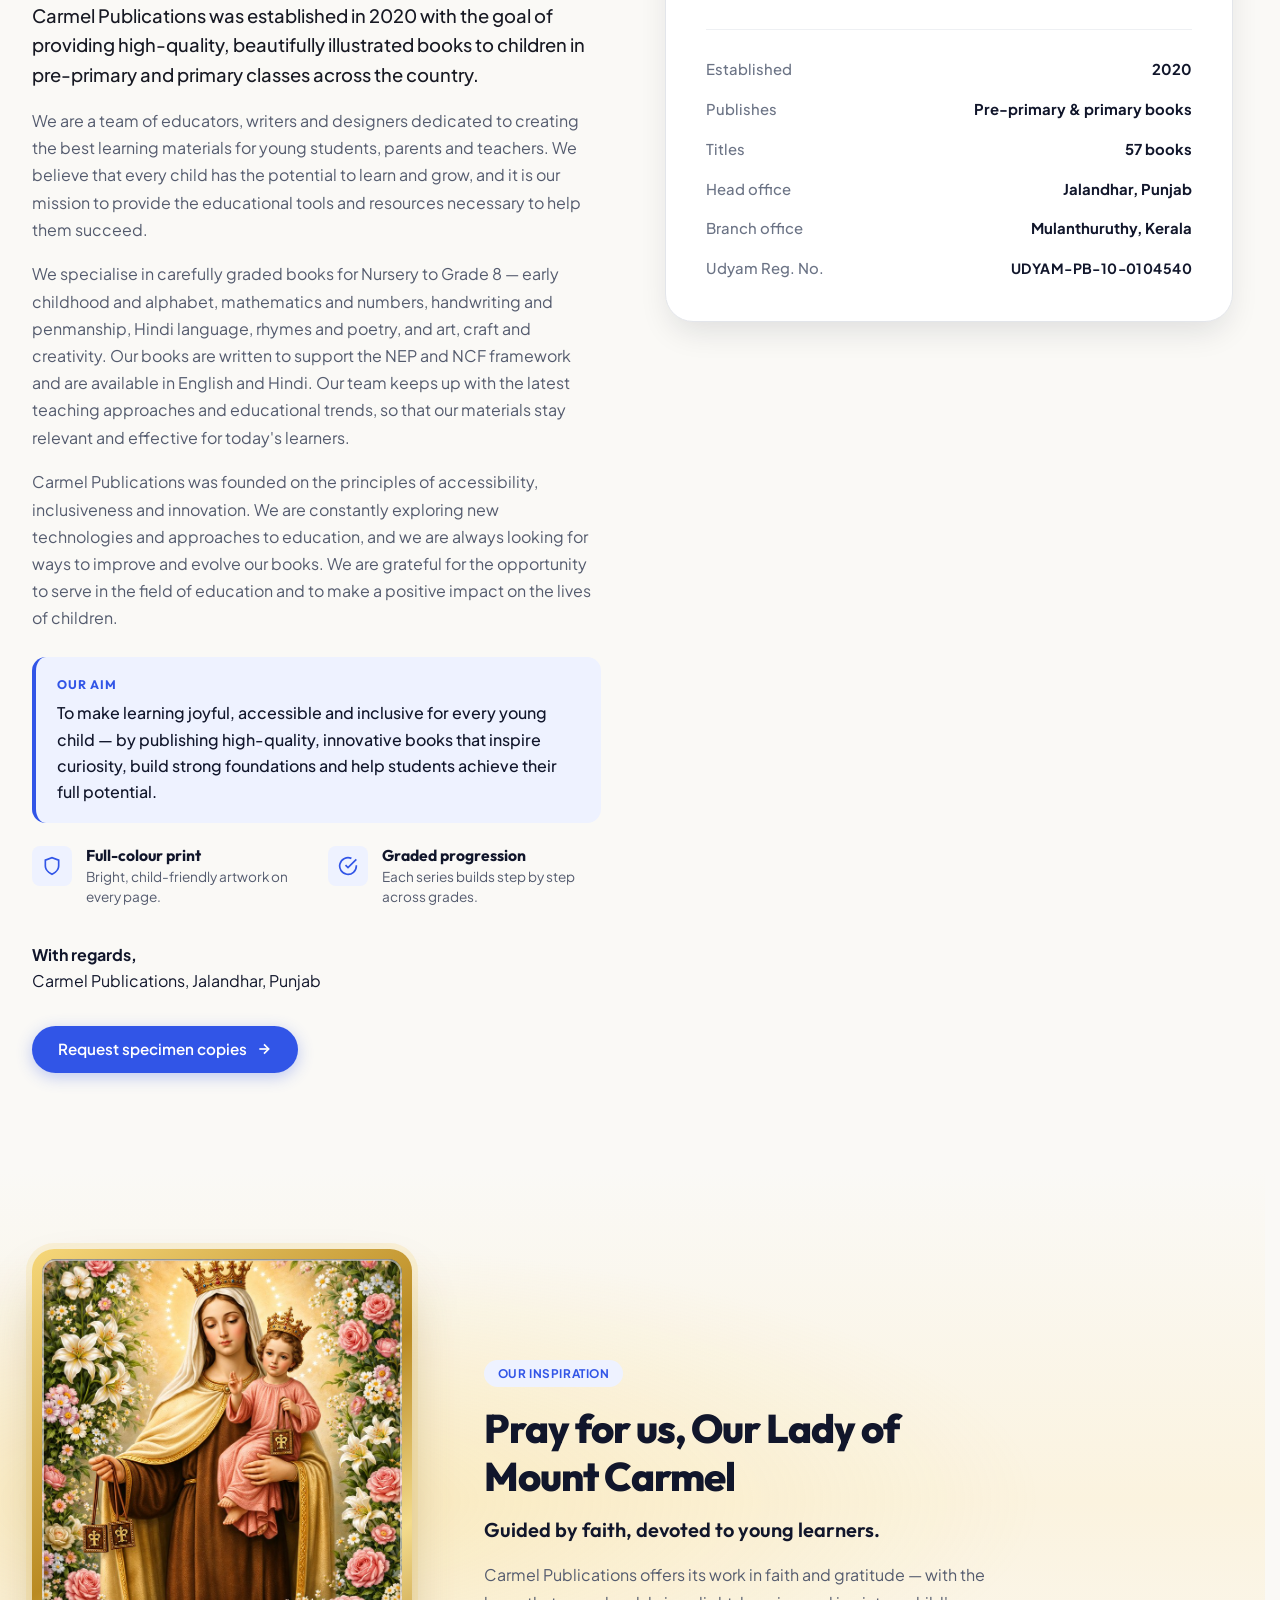
==== commit d24b9b6a: "feat: add cursive writing book assets and update catalog data" ====
--- a/index.html
+++ b/index.html
@@ -64,8 +64,8 @@
 
         <a href="#finder" class="btn btn-primary btn-sm header-cta">Find my books</a>
 
-        <button class="mobile-menu-toggle" id="mobileMenuBtn" type="button" aria-label="Open menu"
-          aria-expanded="false" aria-controls="mobileNavDrawer">
+        <button class="mobile-menu-toggle" id="mobileMenuBtn" type="button" aria-label="Open menu" aria-expanded="false"
+          aria-controls="mobileNavDrawer">
           <svg width="24" height="24" viewBox="0 0 24 24" fill="none" stroke="currentColor" stroke-width="2"
             stroke-linecap="round" stroke-linejoin="round" aria-hidden="true">
             <line x1="3" y1="12" x2="21" y2="12"></line>
@@ -167,7 +167,8 @@
             </button>
             <button class="floating-card card-primary" type="button" data-open-book="alphabet-galaxy"
               aria-label="View Alphabet Galaxy">
-              <img src="assets/covers/front/alphabet-galaxy.webp" alt="" width="250" height="330" fetchpriority="high" />
+              <img src="assets/covers/front/alphabet-galaxy.webp" alt="" width="250" height="330"
+                fetchpriority="high" />
             </button>
             <button class="floating-card card-back" type="button" data-open-book="art-craft-1"
               aria-label="View Fun with Art and Craft Part 1">
@@ -416,10 +417,9 @@
 
         <div class="about-visual-box reveal">
           <div class="publisher-badge-card">
-            <img src="assets/img/logo.png" alt="Carmel Publications" class="pub-logo-large" width="150" height="65">
+            <img src="assets/img/logo.png" alt="Carmel Publications" class="pub-logo-large" width="220" height="95">
             <div>
-              <h3 class="pub-name-headline">Carmel Publications</h3>
-              <p class="pub-address-text">Inspiring curiosity, one page at a time</p>
+              <p class="pub-address-text" style="text-align:center;">Inspiring curiosity, one page at a time</p>
             </div>
           </div>
           <dl class="pub-meta-list">
@@ -456,8 +456,9 @@
     <section class="devotion-section" aria-labelledby="devotionTitle">
       <div class="container devotion-grid">
         <figure class="devotion-frame reveal">
-          <img src="assets/img/our-lady-of-mount-carmel.jpg" alt="Our Lady of Mount Carmel with the Child Jesus, surrounded by roses and lilies"
-            width="800" height="1077" loading="lazy">
+          <img src="assets/img/our-lady-of-mount-carmel.jpg"
+            alt="Our Lady of Mount Carmel with the Child Jesus, surrounded by roses and lilies" width="800"
+            height="1077" loading="lazy">
         </figure>
         <div class="devotion-text reveal">
           <span class="badge badge-primary">Our inspiration</span>
@@ -493,8 +494,8 @@
     <div class="container">
       <div class="footer-top-grid">
         <div class="footer-brand-col">
-          <span class="footer-logo-card"><img src="assets/img/logo.png" alt="Carmel Publications"
-              class="brand-logo-img" width="150" height="65"></span>
+          <span class="footer-logo-card"><img src="assets/img/logo.png" alt="Carmel Publications" class="brand-logo-img"
+              width="150" height="65"></span>
           <p class="footer-brand-desc">Vibrant, engaging books that build early literacy, creativity and number sense
             in young minds.</p>
           <p class="footer-reg">
@@ -564,8 +565,8 @@
               aria-selected="true">Front</button>
             <button class="view-switch-btn" id="modeSpread" type="button" role="tab" data-mode="spread"
               aria-selected="false">Full jacket</button>
-            <button class="view-switch-btn" id="mode3d" type="button" role="tab" data-mode="3d"
-              aria-selected="false">3D turn</button>
+            <button class="view-switch-btn" id="mode3d" type="button" role="tab" data-mode="3d" aria-selected="false">3D
+              turn</button>
           </div>
 
           <div class="modal-pager">
@@ -595,13 +596,21 @@
           <div class="modal-book-subtitle" id="modalSubtitle"></div>
 
           <dl class="modal-meta-table">
-            <div class="meta-table-item"><dt class="meta-label">Price</dt><dd class="meta-value" id="modalPrice"></dd>
-            </div>
-            <div class="meta-table-item"><dt class="meta-label">Pages</dt><dd class="meta-value" id="modalPages"></dd>
-            </div>
-            <div class="meta-table-item"><dt class="meta-label">Age</dt><dd class="meta-value" id="modalAge"></dd>
-            </div>
-            <div class="meta-table-item"><dt class="meta-label">ISBN-13</dt><dd class="meta-value" id="modalIsbn"></dd>
+            <div class="meta-table-item">
+              <dt class="meta-label">Price</dt>
+              <dd class="meta-value" id="modalPrice"></dd>
+            </div>
+            <div class="meta-table-item">
+              <dt class="meta-label">Pages</dt>
+              <dd class="meta-value" id="modalPages"></dd>
+            </div>
+            <div class="meta-table-item">
+              <dt class="meta-label">Age</dt>
+              <dd class="meta-value" id="modalAge"></dd>
+            </div>
+            <div class="meta-table-item">
+              <dt class="meta-label">ISBN-13</dt>
+              <dd class="meta-value" id="modalIsbn"></dd>
             </div>
           </dl>
 
@@ -793,4 +802,4 @@
   <script src="js/app.js"></script>
 </body>
 
-</html>
+</html>
--- a/css/style.css
+++ b/css/style.css
@@ -1065,8 +1065,8 @@
 .pillar-text { font-size: 0.85rem; line-height: 1.45; }
 
 .about-visual-box { background: #fff; border: 1px solid var(--color-border); border-radius: var(--radius-xl); padding: 2.5rem; box-shadow: var(--shadow-lg); }
-.publisher-badge-card { display: flex; align-items: center; gap: 1.25rem; padding-bottom: 1.75rem; margin-bottom: 1.75rem; border-bottom: 1px solid var(--color-border-subtle); }
-.pub-logo-large { width: 150px; height: auto; flex-shrink: 0; }
+.publisher-badge-card { display: flex; flex-direction: column; align-items: center; justify-content: center; text-align: center; gap: 0.75rem; padding-bottom: 1.75rem; margin-bottom: 1.75rem; border-bottom: 1px solid var(--color-border-subtle); }
+.pub-logo-large { width: 220px; height: auto; flex-shrink: 0; display: block; margin: 0 auto; }
 .pub-name-headline { font-size: 1.45rem; font-weight: 800; color: var(--color-navy); }
 .pub-address-text { font-size: 0.9rem; margin-top: 0.2rem; }
 .pub-meta-list { display: flex; flex-direction: column; gap: 1rem; }
@@ -1452,7 +1452,7 @@
 
   .about-pillars-grid { grid-template-columns: 1fr; }
   .about-visual-box { padding: 1.5rem; }
-  .publisher-badge-card { flex-direction: column; align-items: flex-start; }
+  .publisher-badge-card { flex-direction: column; align-items: center; }
   .footer-top-grid { grid-template-columns: 1fr; gap: 2.25rem; }
   .form-row { grid-template-columns: 1fr; gap: 0; }
   .inquiry-modal-dialog { padding: 1.5rem 1.25rem; }
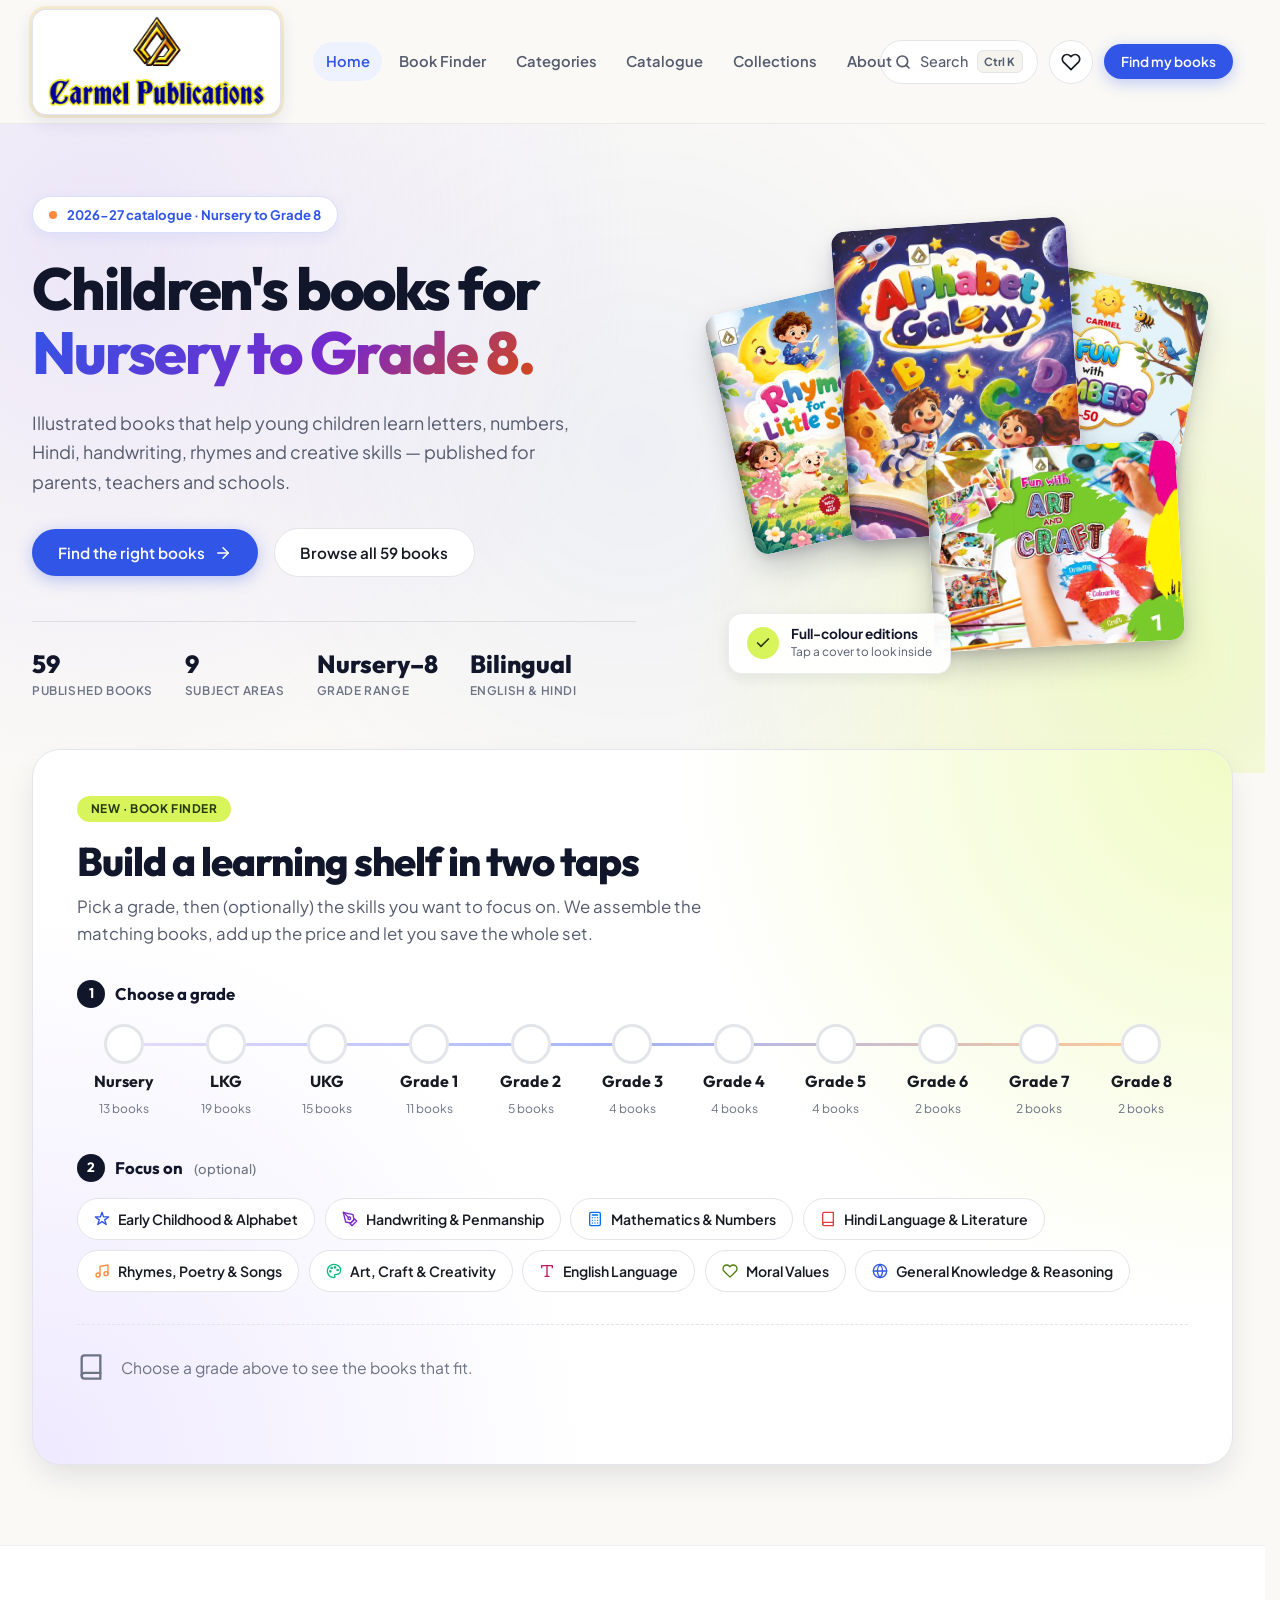
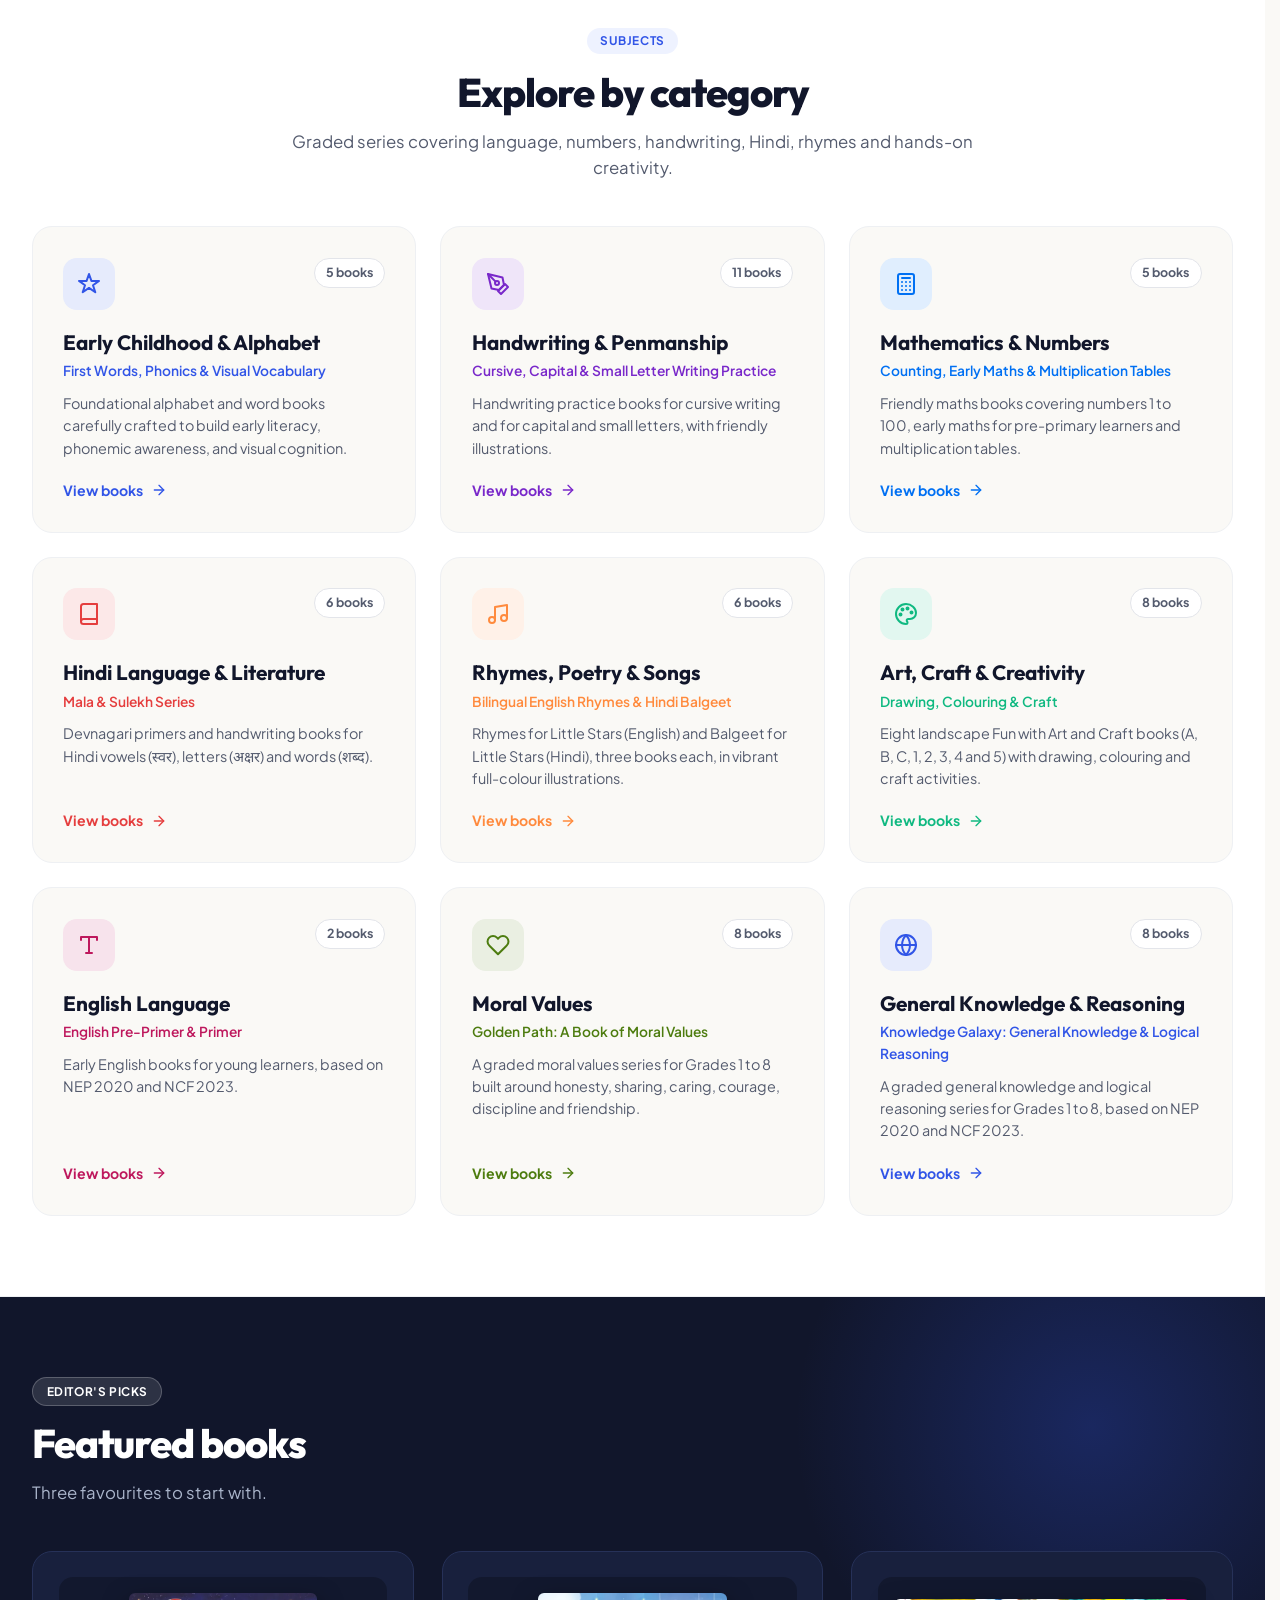
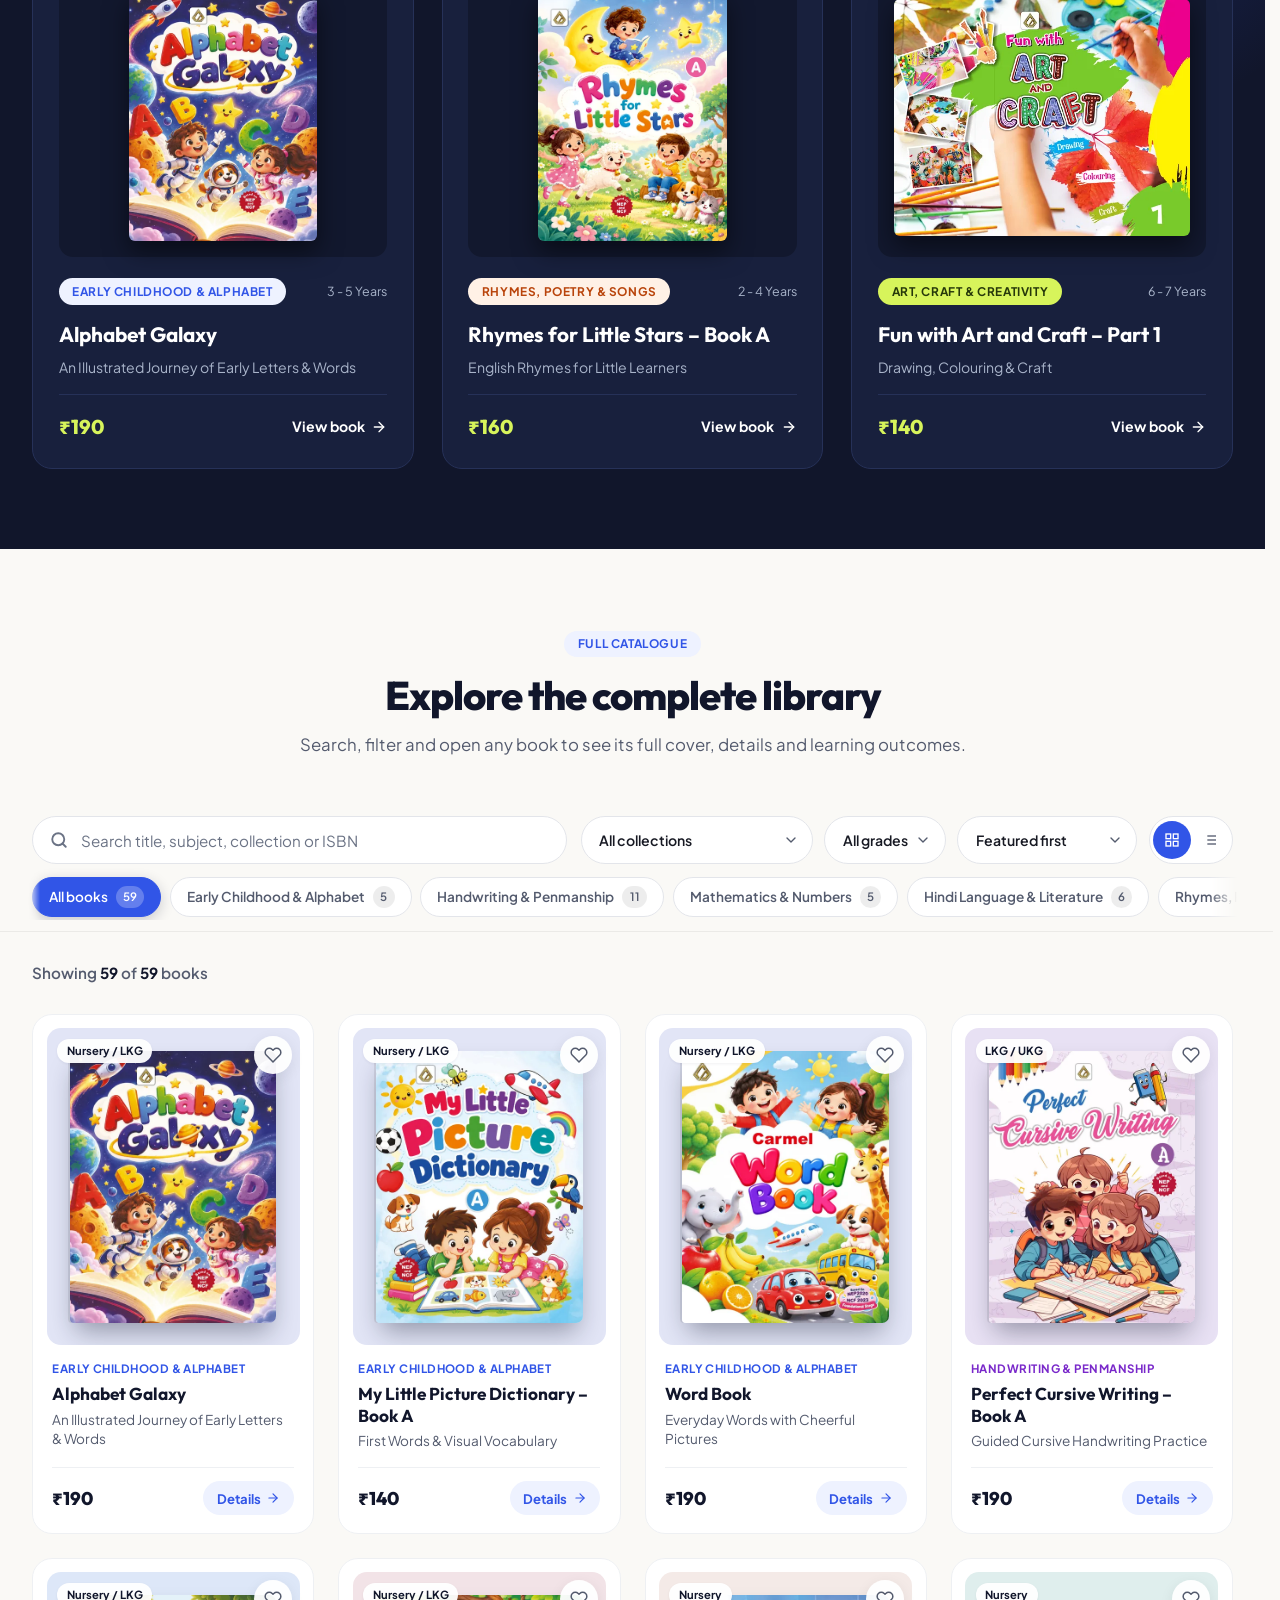
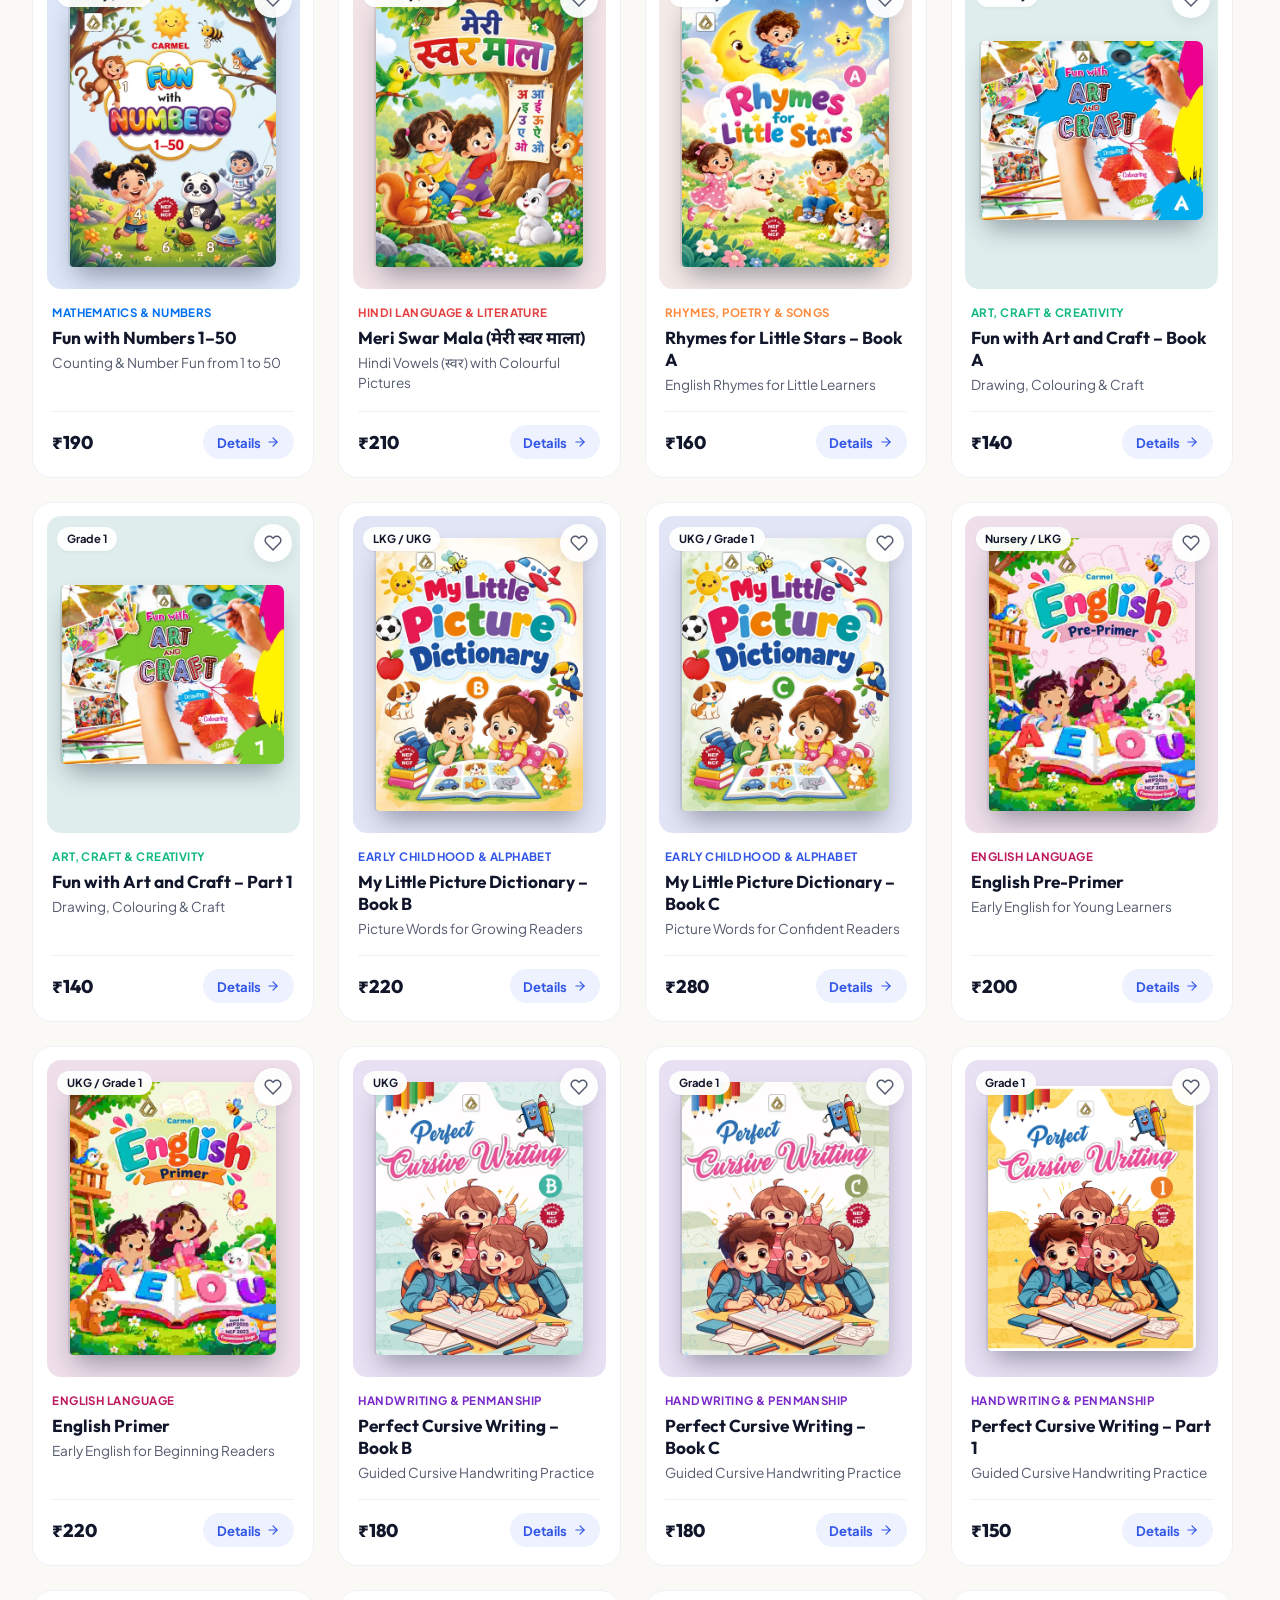
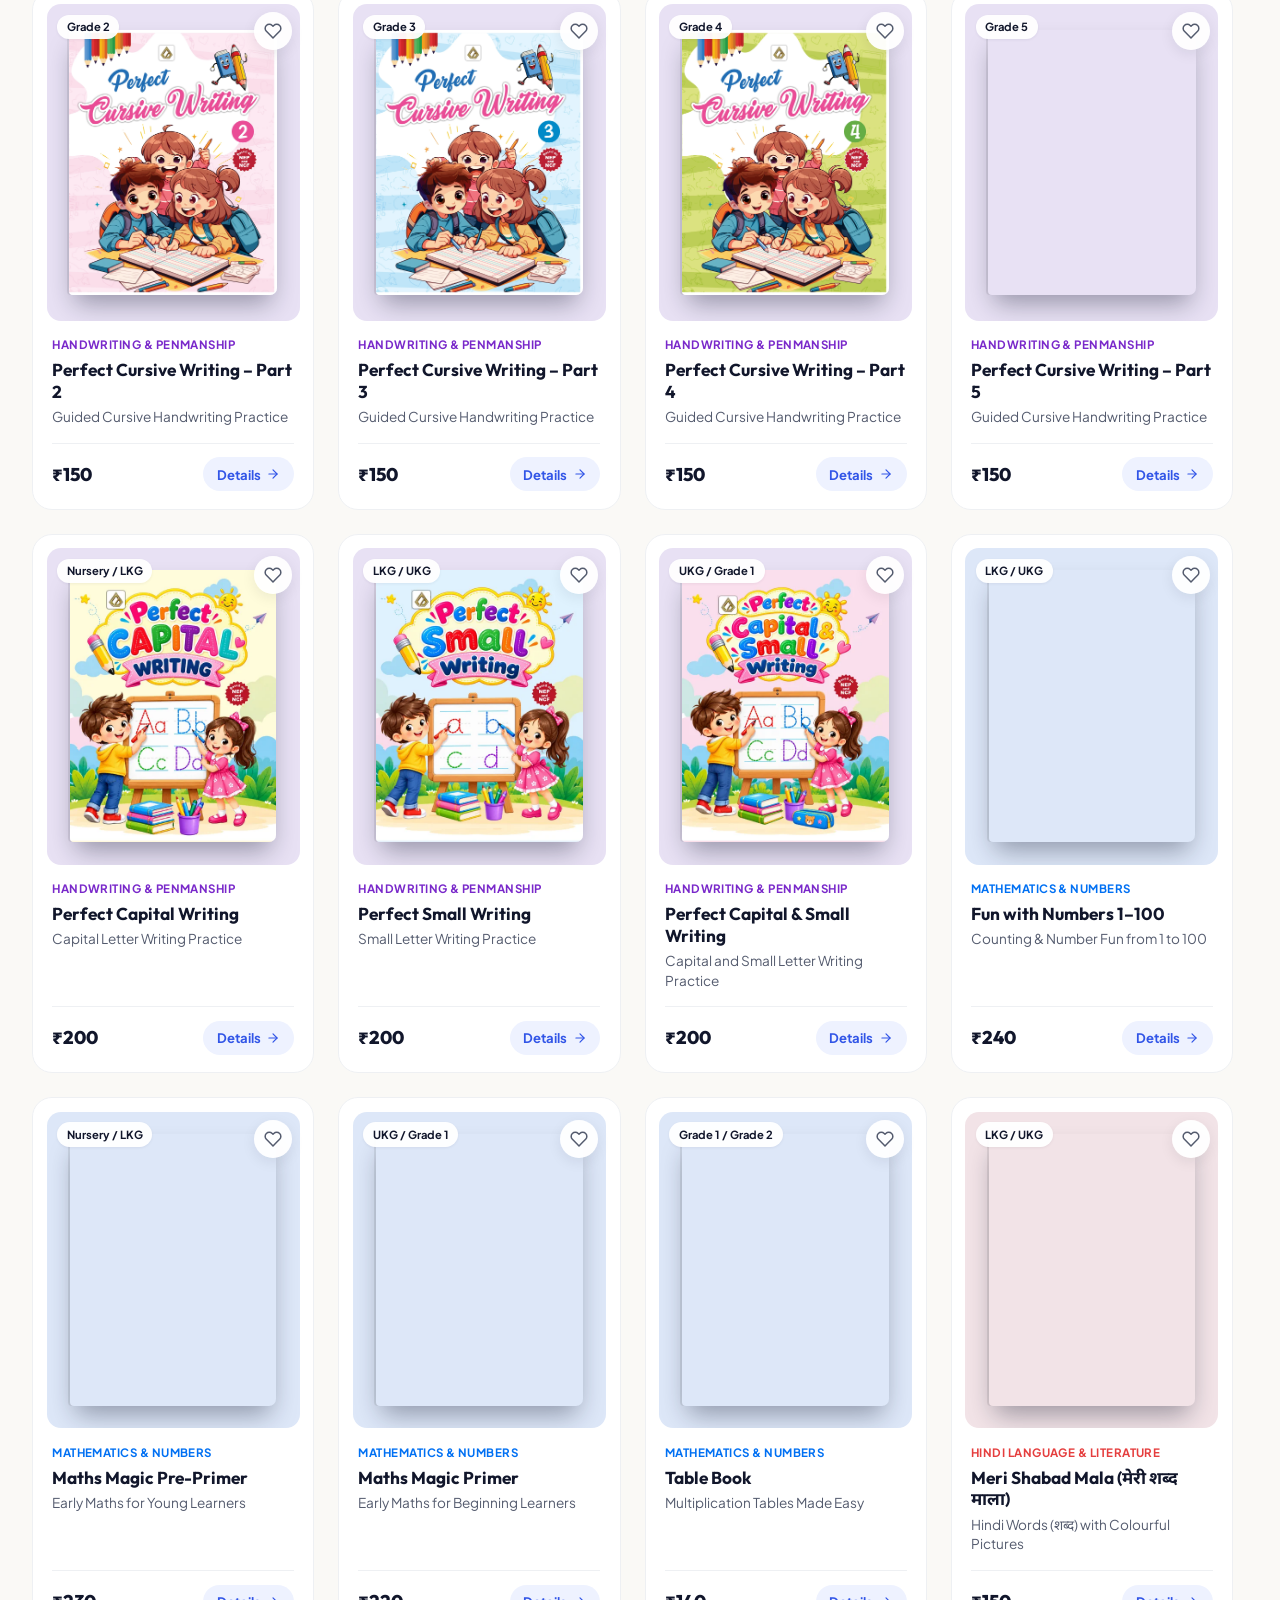
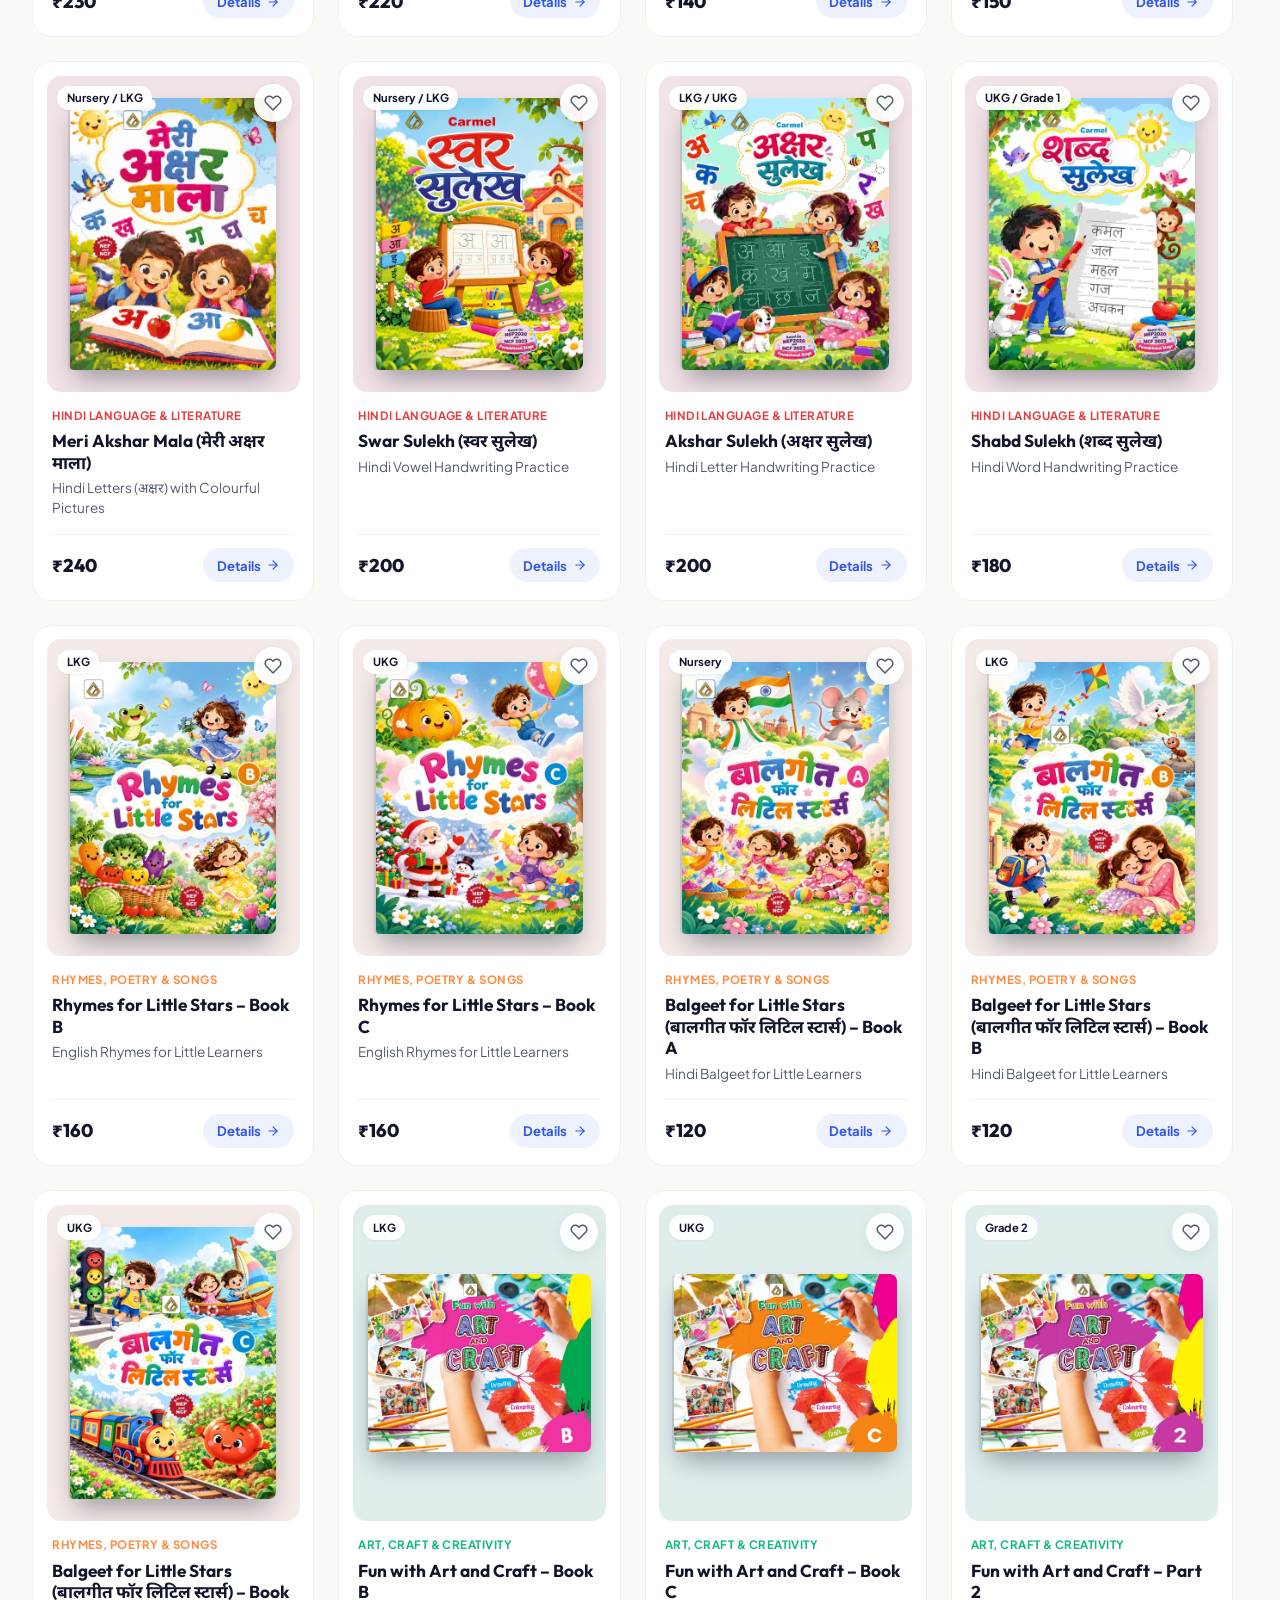
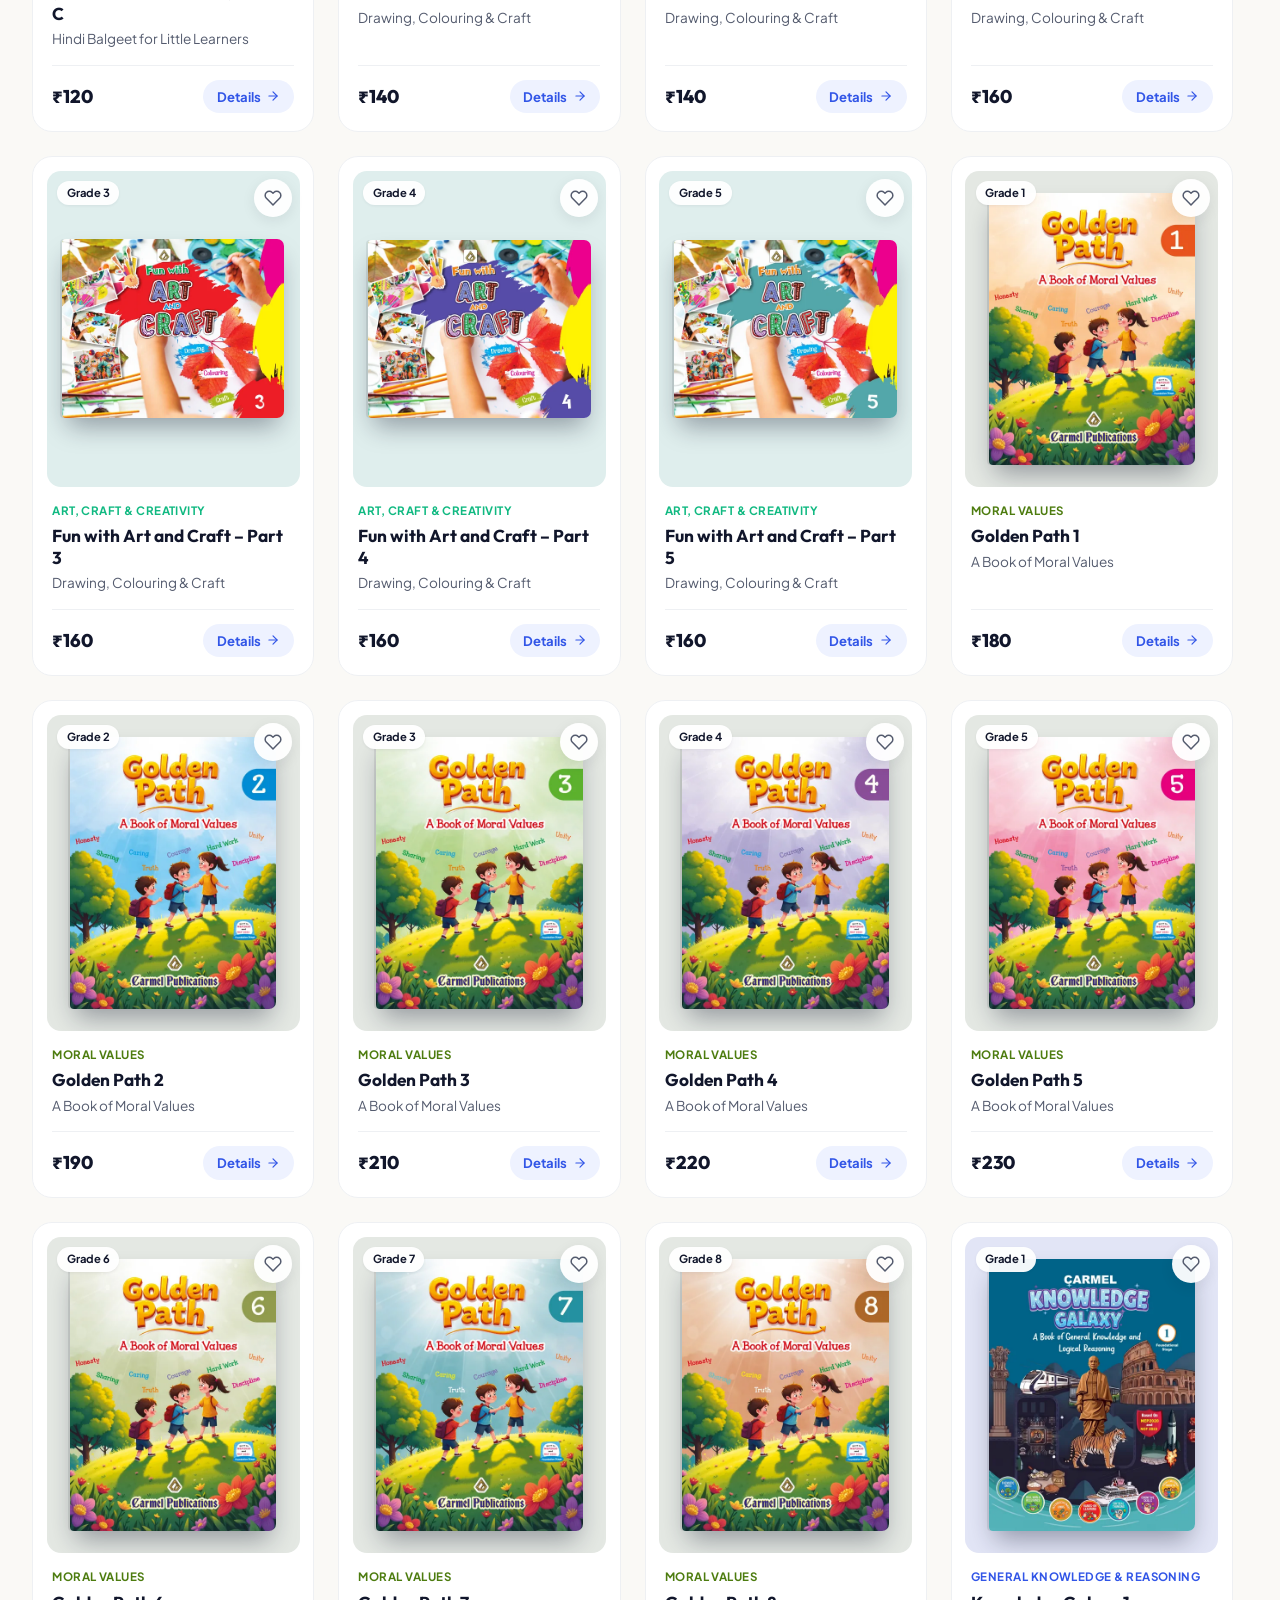
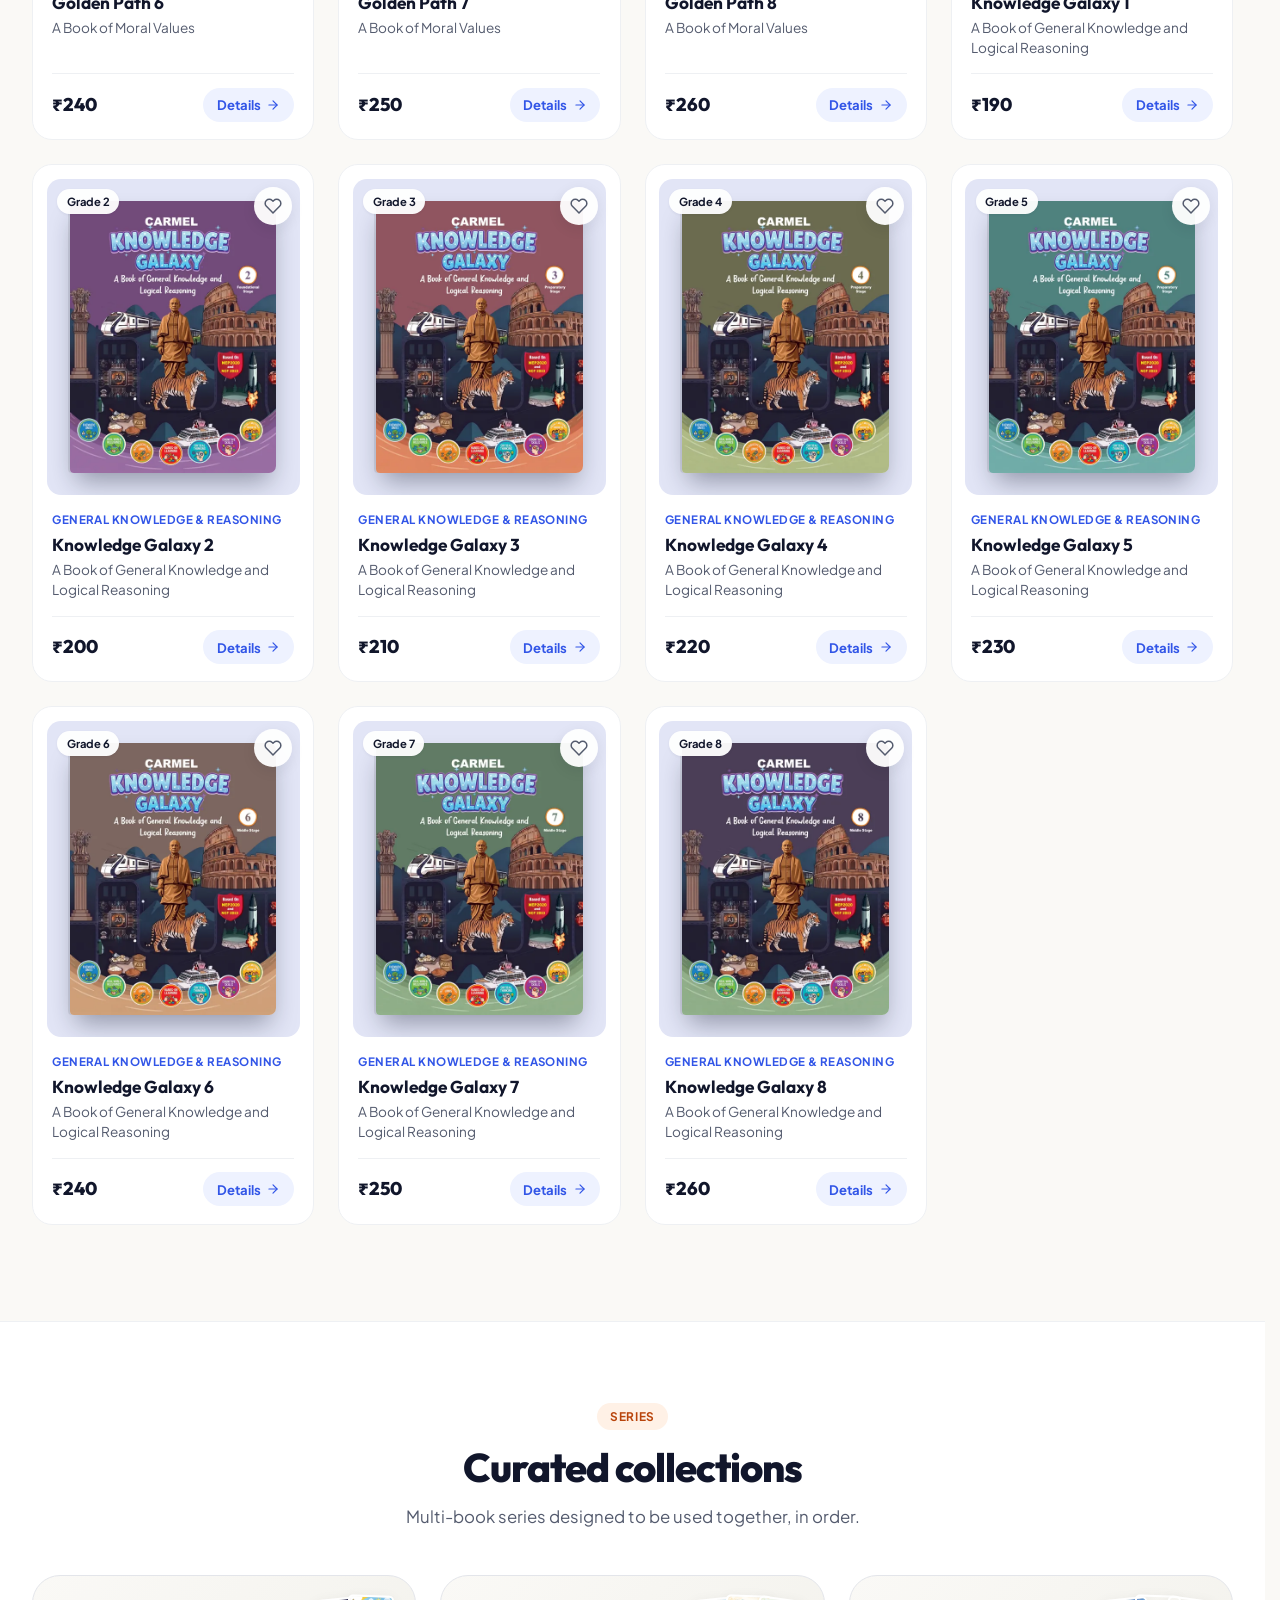
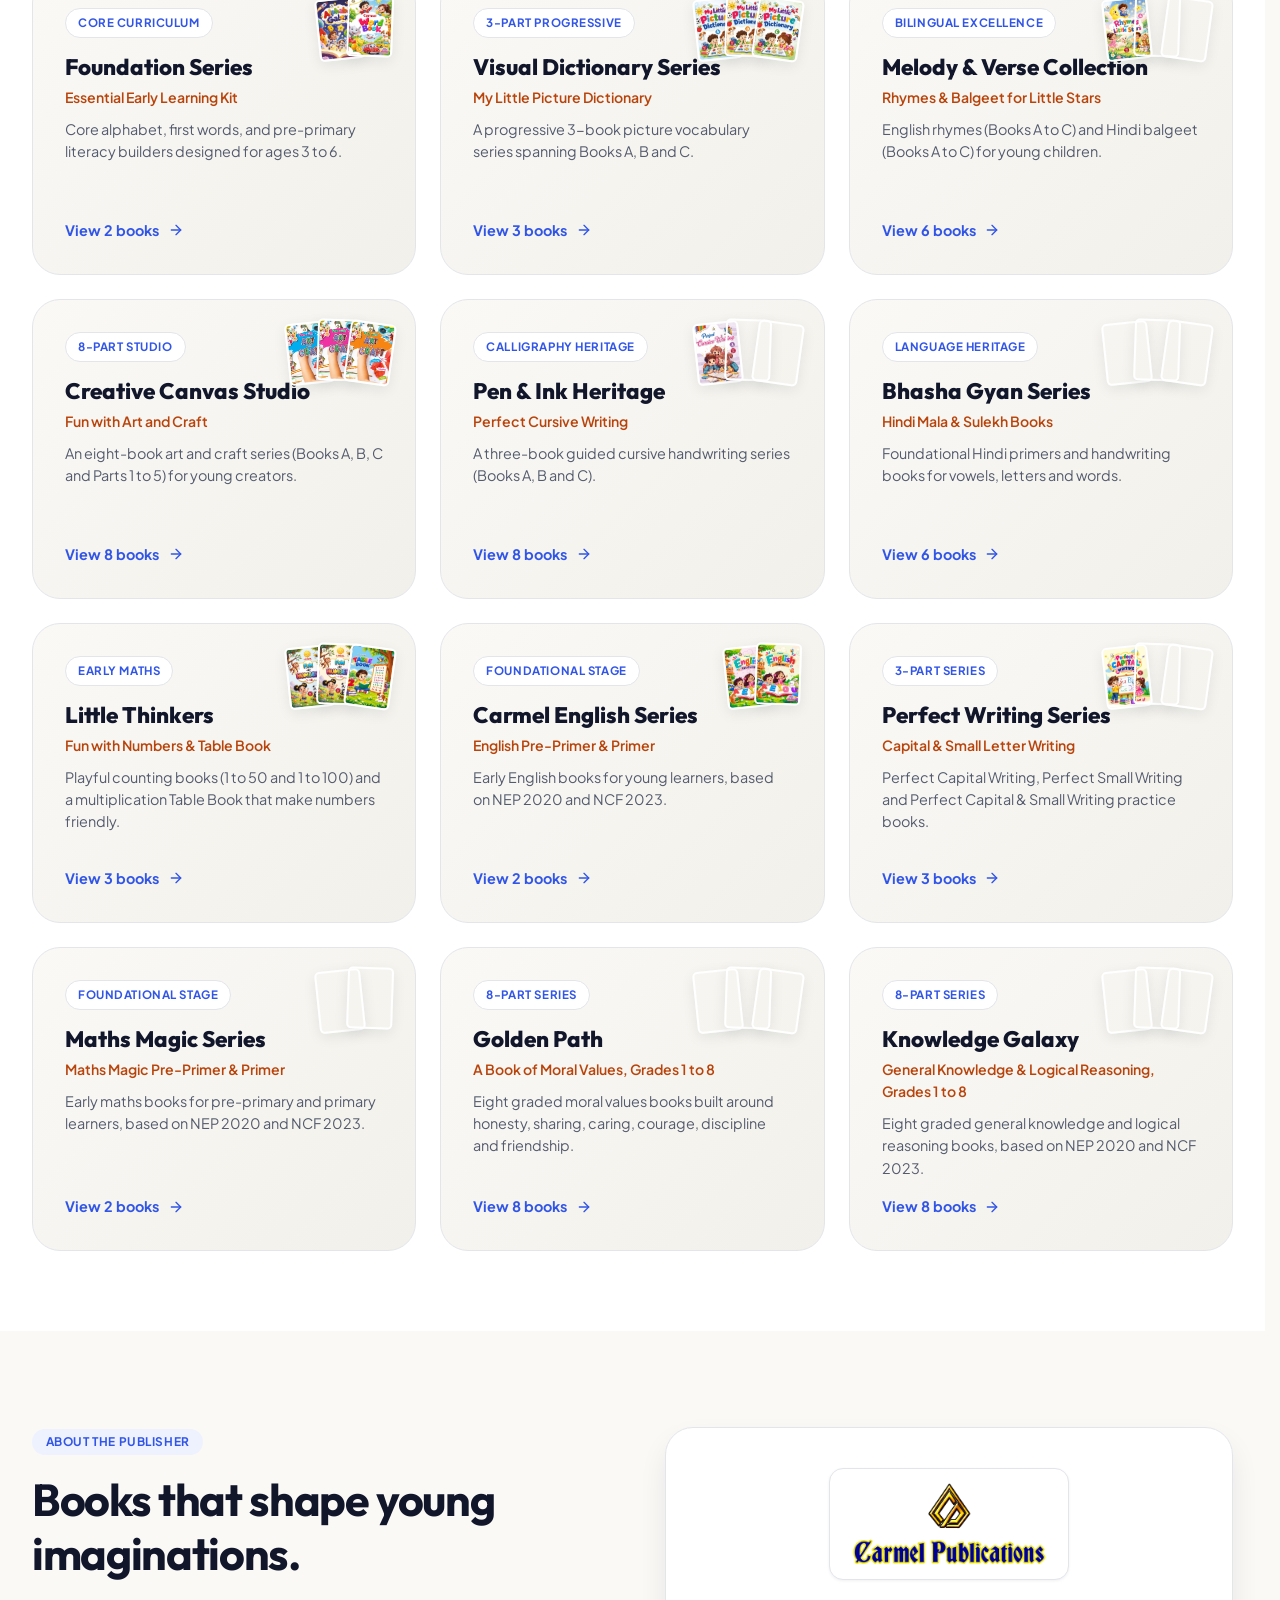
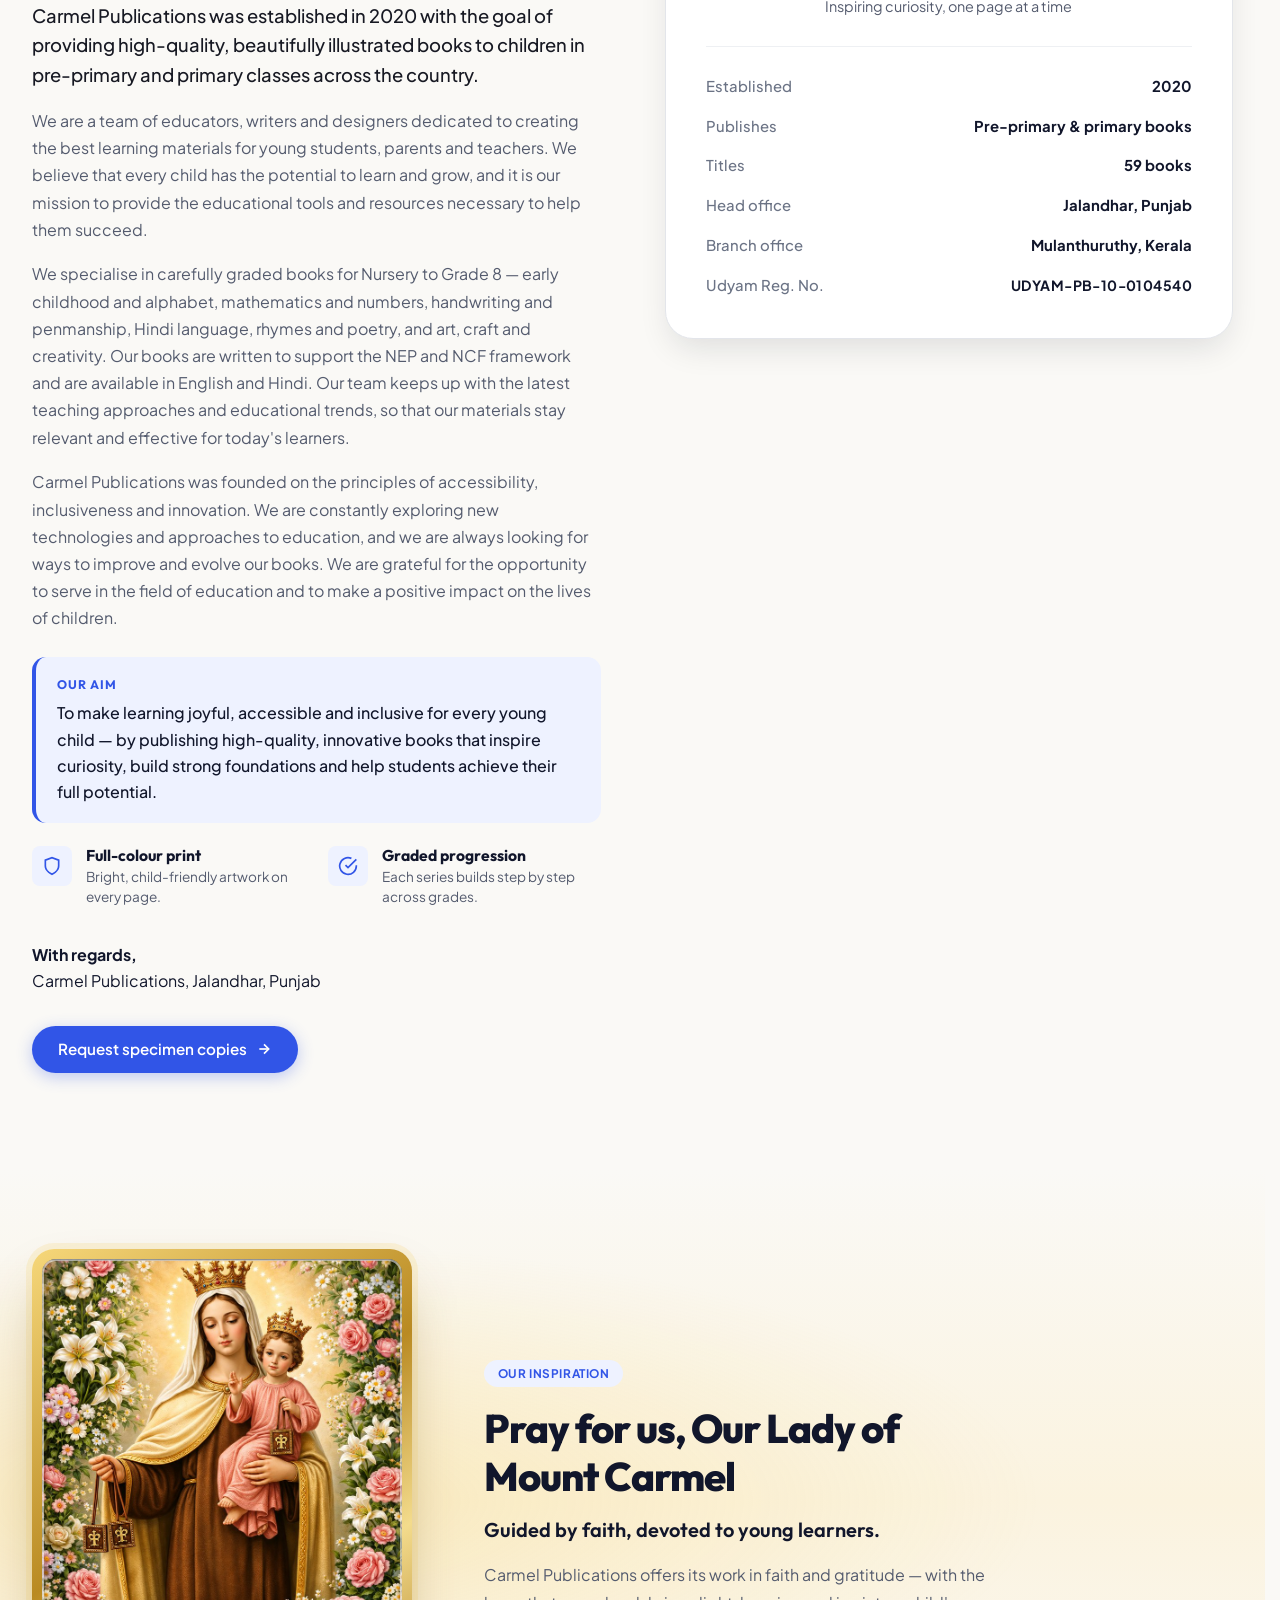
==== commit 4bc9ac73: "feat: add Perfect Cursive Writing parts 1-5 and new art & craft assets" ====
--- a/index.html
+++ b/index.html
@@ -132,13 +132,13 @@
                 <polyline points="12 5 19 12 12 19"></polyline>
               </svg>
             </a>
-            <a href="#catalogue" class="btn btn-outline"><span id="browseAllLabel">Browse all 52 books</span></a>
+            <a href="#catalogue" class="btn btn-outline"><span id="browseAllLabel">Browse all 59 books</span></a>
           </div>
 
           <dl class="hero-stats-strip">
             <div class="stat-item">
               <dt class="stat-label">Published books</dt>
-              <dd class="stat-number" id="statBooks">52</dd>
+              <dd class="stat-number" id="statBooks">59</dd>
             </div>
             <div class="stat-item">
               <dt class="stat-label">Subject areas</dt>
@@ -328,7 +328,7 @@
         </div>
 
         <div class="results-meta-bar">
-          <div class="results-count" id="resultsCountText" role="status">Showing 52 books</div>
+          <div class="results-count" id="resultsCountText" role="status">Showing 59 books</div>
           <div class="active-chips-list" id="activeFilterChips"></div>
         </div>
 
@@ -417,7 +417,7 @@
 
         <div class="about-visual-box reveal">
           <div class="publisher-badge-card">
-            <img src="assets/img/logo.png" alt="Carmel Publications" class="pub-logo-large" width="220" height="95">
+            <img src="assets/img/logo.png" alt="Carmel Publications" class="pub-logo-large" width="240" height="103">
             <div>
               <p class="pub-address-text" style="text-align:center;">Inspiring curiosity, one page at a time</p>
             </div>
@@ -433,7 +433,7 @@
             </div>
             <div class="pub-meta-row">
               <dt class="pub-meta-label">Titles</dt>
-              <dd class="pub-meta-val" id="aboutTitleCount">52 books</dd>
+              <dd class="pub-meta-val" id="aboutTitleCount">59 books</dd>
             </div>
             <div class="pub-meta-row">
               <dt class="pub-meta-label">Head office</dt>
@@ -576,7 +576,7 @@
                 <polyline points="15 18 9 12 15 6"></polyline>
               </svg>
             </button>
-            <span class="modal-pager-label" id="modalPagerLabel">1 of 52</span>
+            <span class="modal-pager-label" id="modalPagerLabel">1 of 59</span>
             <button class="modal-nav-btn" id="modalNextBtn" type="button" aria-label="Next book">
               <svg width="18" height="18" viewBox="0 0 24 24" fill="none" stroke="currentColor" stroke-width="2.5"
                 aria-hidden="true">
--- a/css/style.css
+++ b/css/style.css
@@ -1066,7 +1066,7 @@
 
 .about-visual-box { background: #fff; border: 1px solid var(--color-border); border-radius: var(--radius-xl); padding: 2.5rem; box-shadow: var(--shadow-lg); }
 .publisher-badge-card { display: flex; flex-direction: column; align-items: center; justify-content: center; text-align: center; gap: 0.75rem; padding-bottom: 1.75rem; margin-bottom: 1.75rem; border-bottom: 1px solid var(--color-border-subtle); }
-.pub-logo-large { width: 220px; height: auto; flex-shrink: 0; display: block; margin: 0 auto; }
+.pub-logo-large { width: 240px; height: auto; flex-shrink: 0; display: block; margin: 0 auto; padding: 0.75rem 1.25rem; border: 1.5px solid var(--color-border); border-radius: var(--radius-md); background: #ffffff; box-shadow: var(--shadow-sm); }
 .pub-name-headline { font-size: 1.45rem; font-weight: 800; color: var(--color-navy); }
 .pub-address-text { font-size: 0.9rem; margin-top: 0.2rem; }
 .pub-meta-list { display: flex; flex-direction: column; gap: 1rem; }
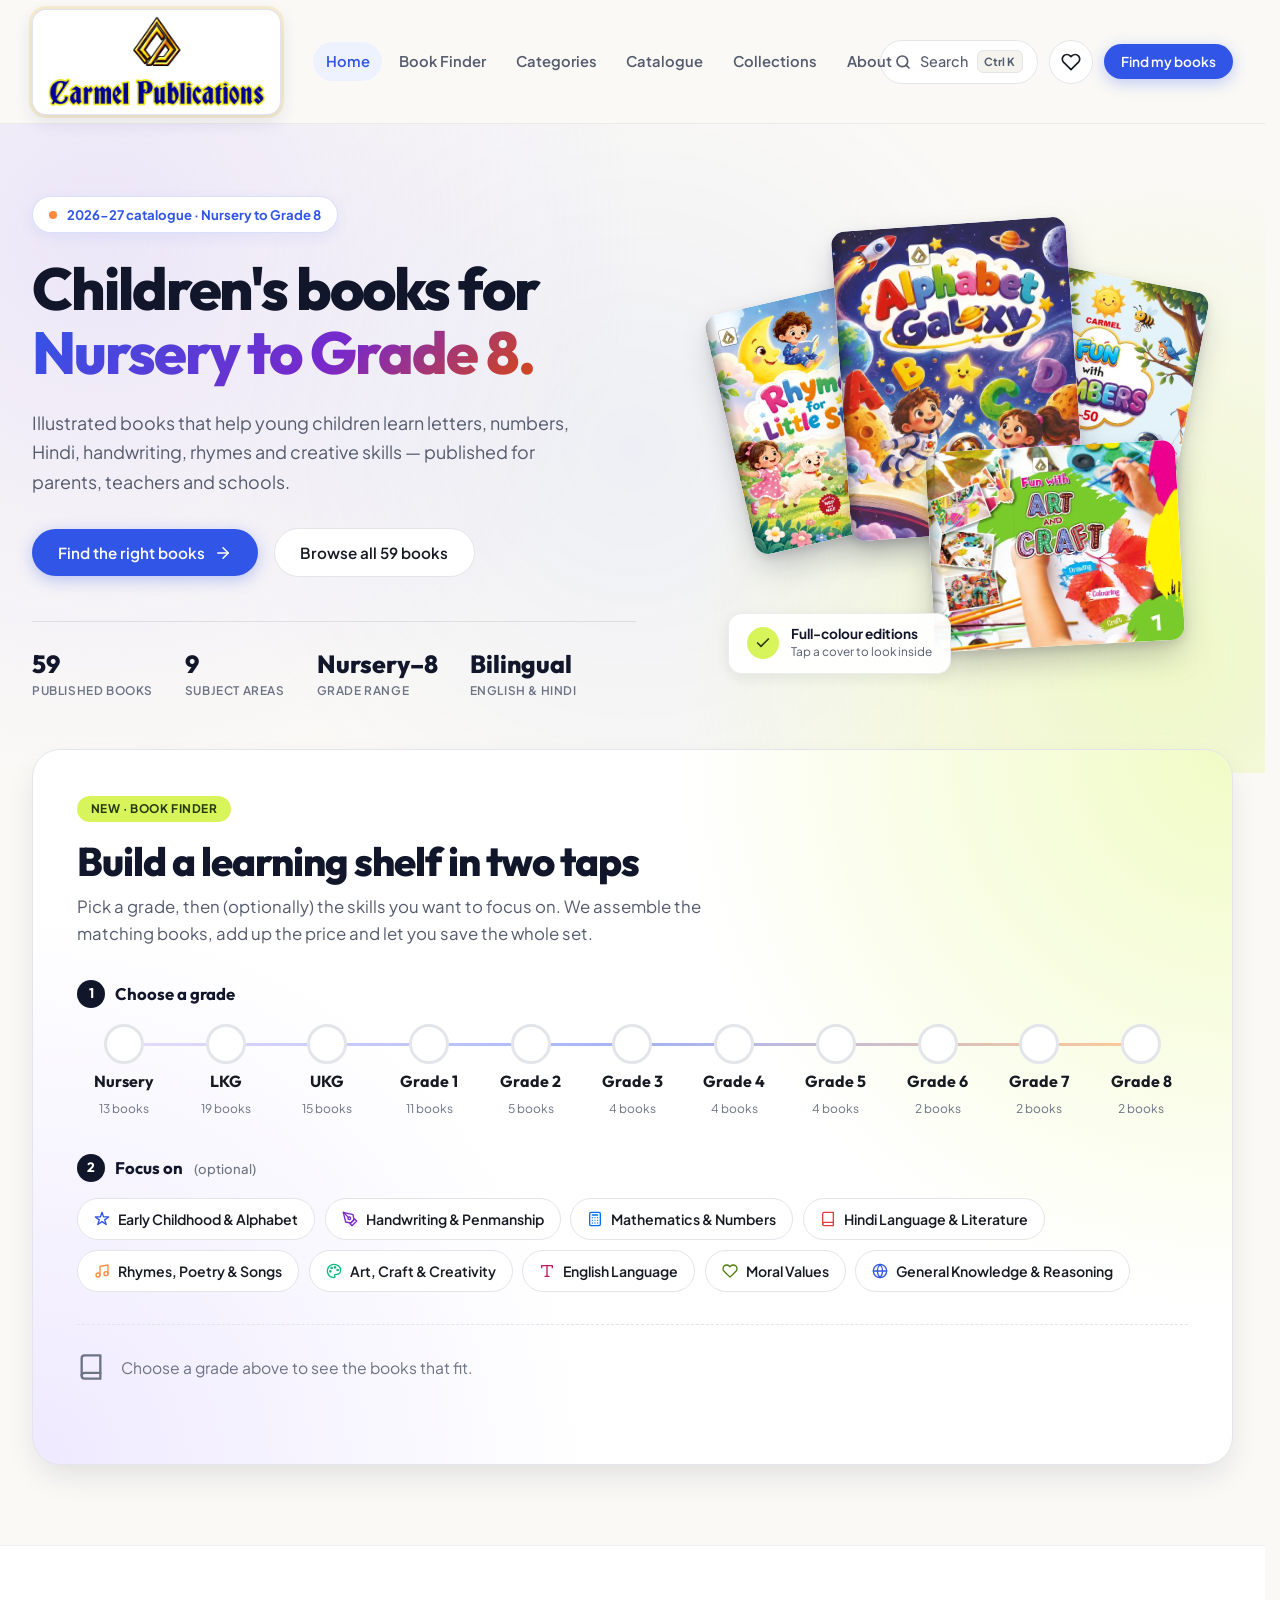
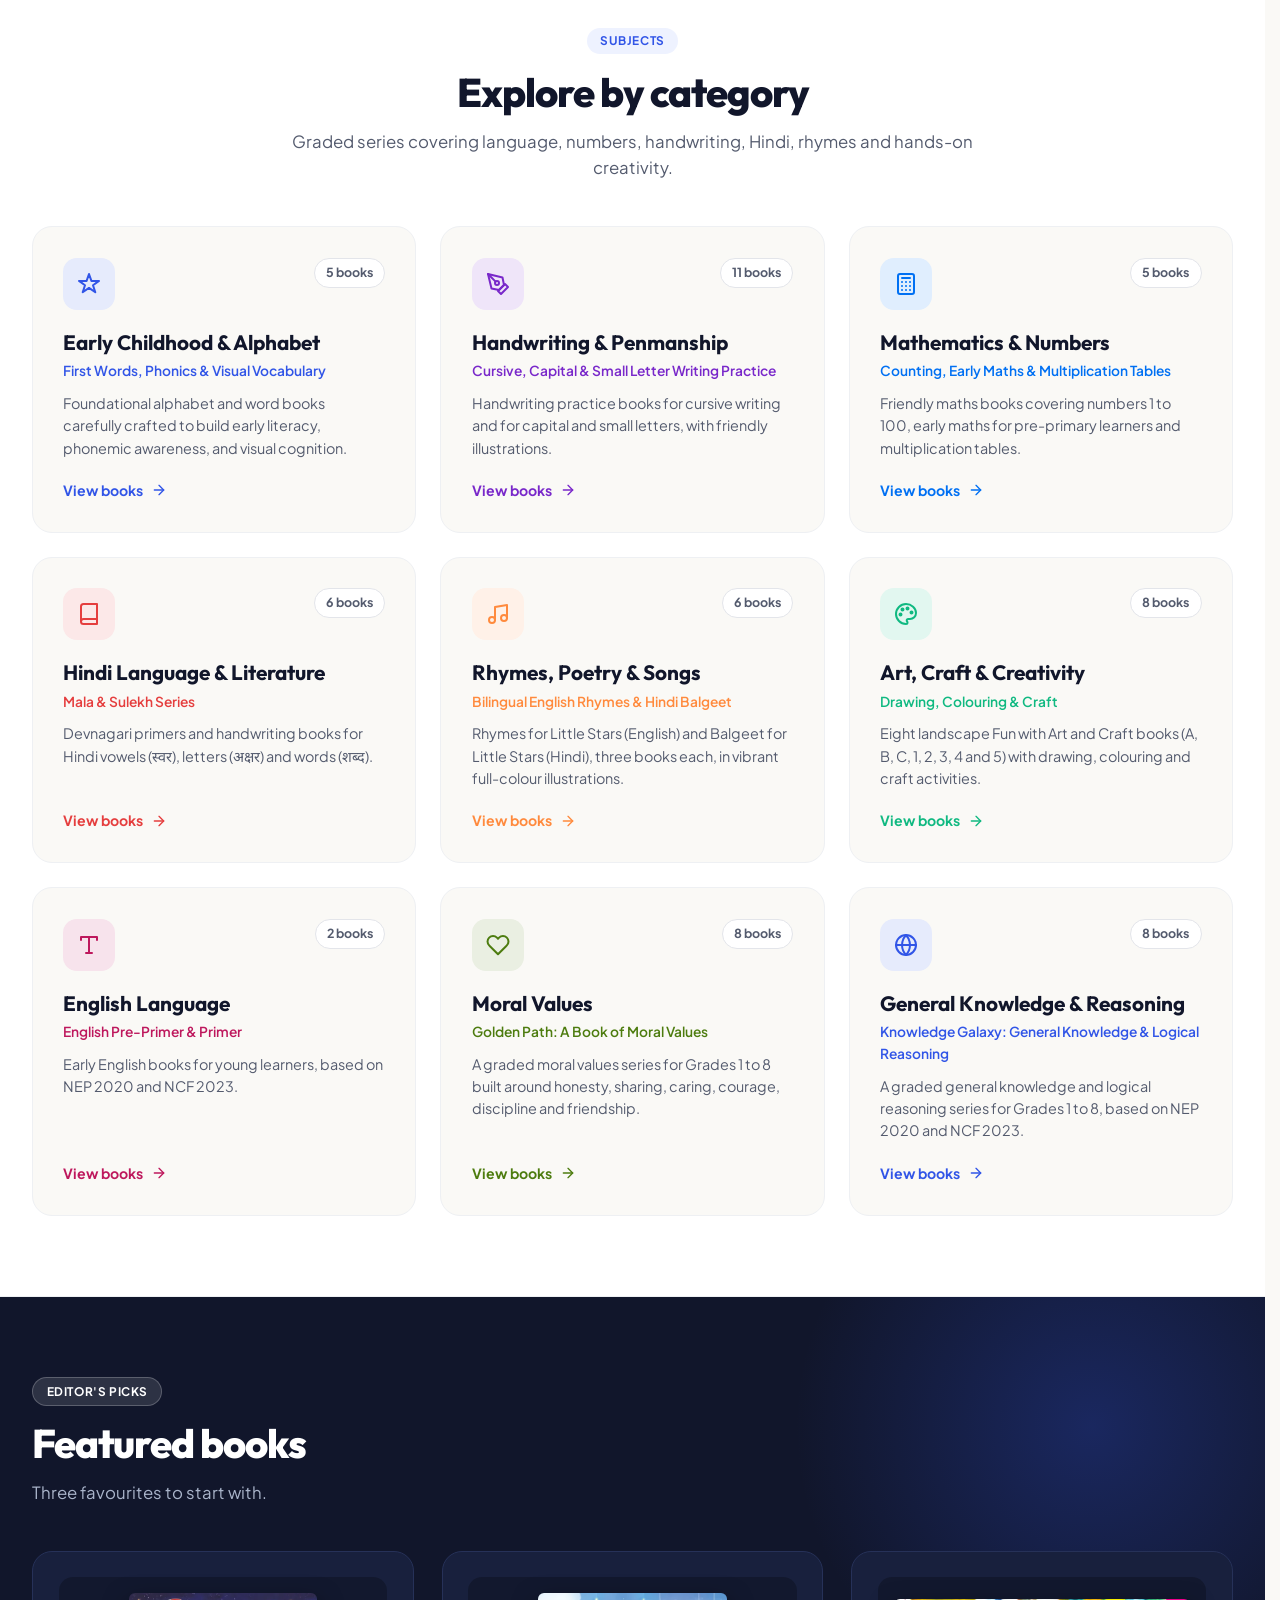
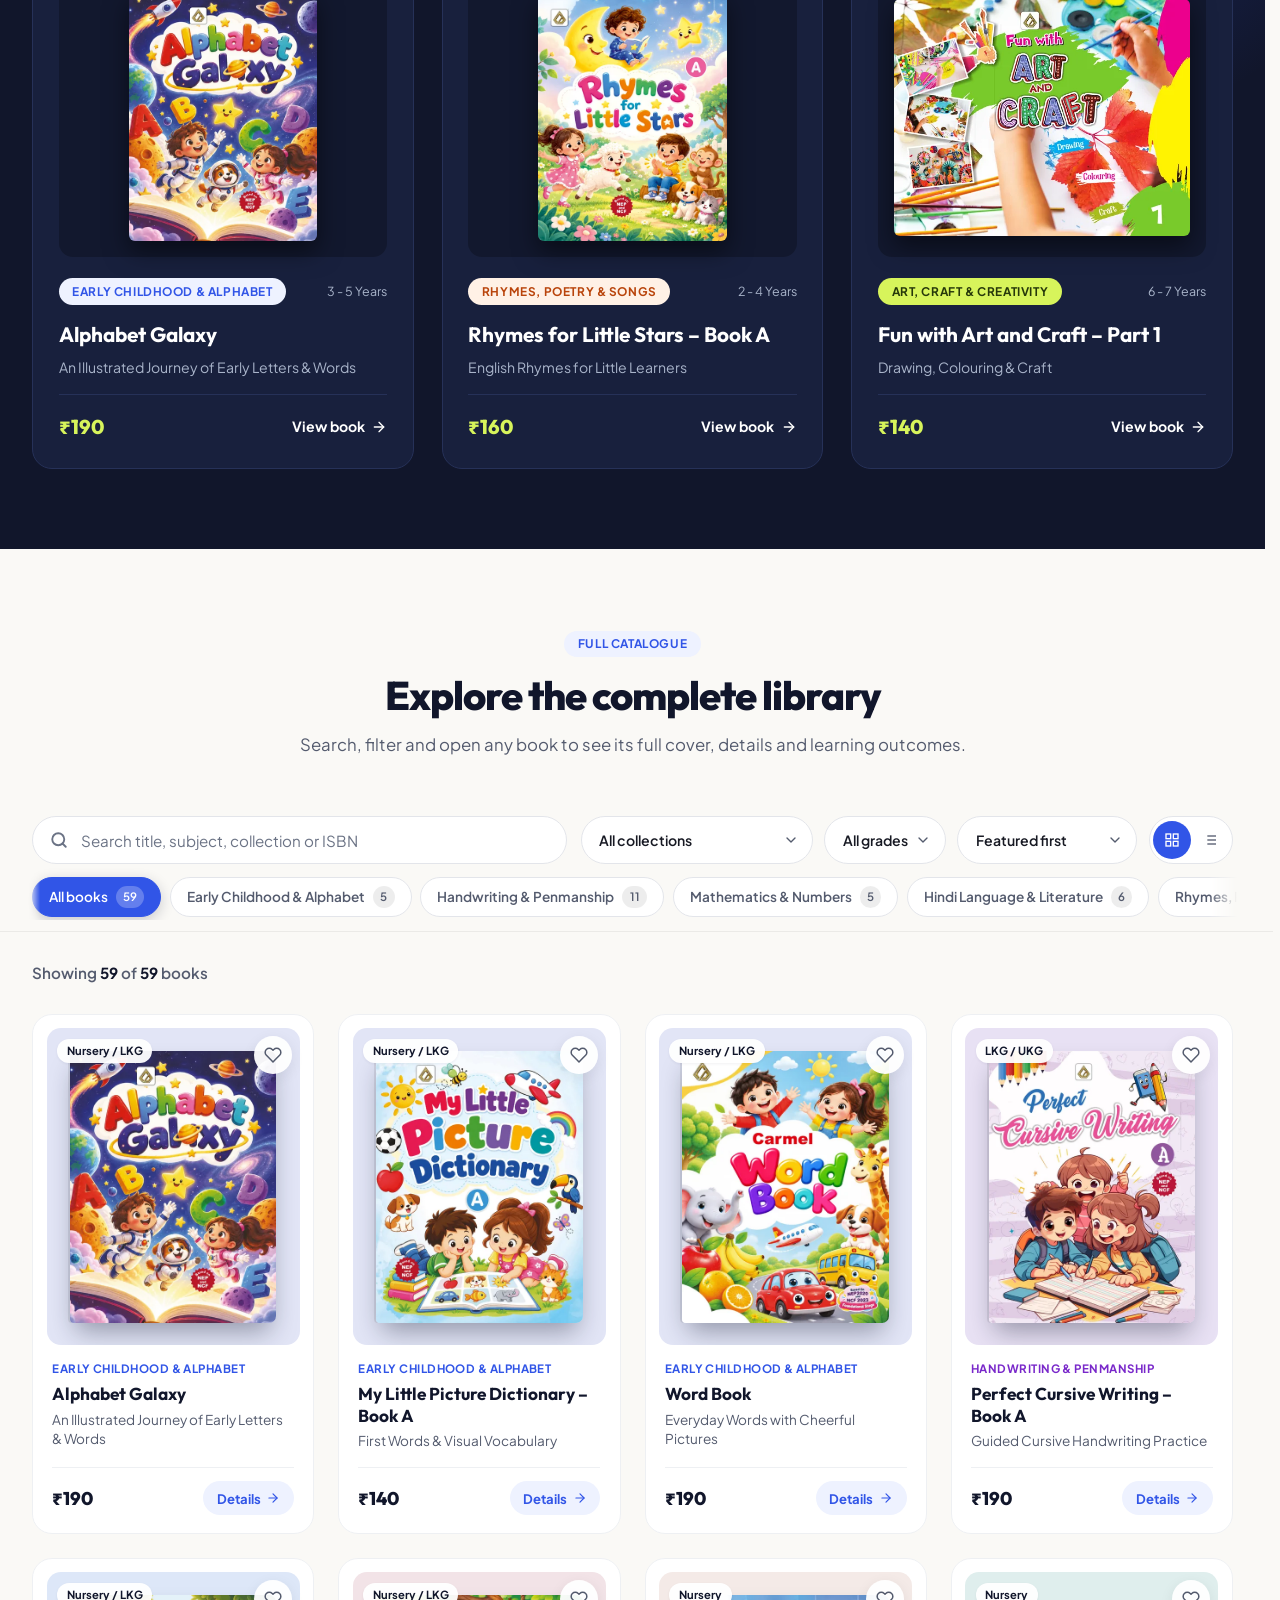
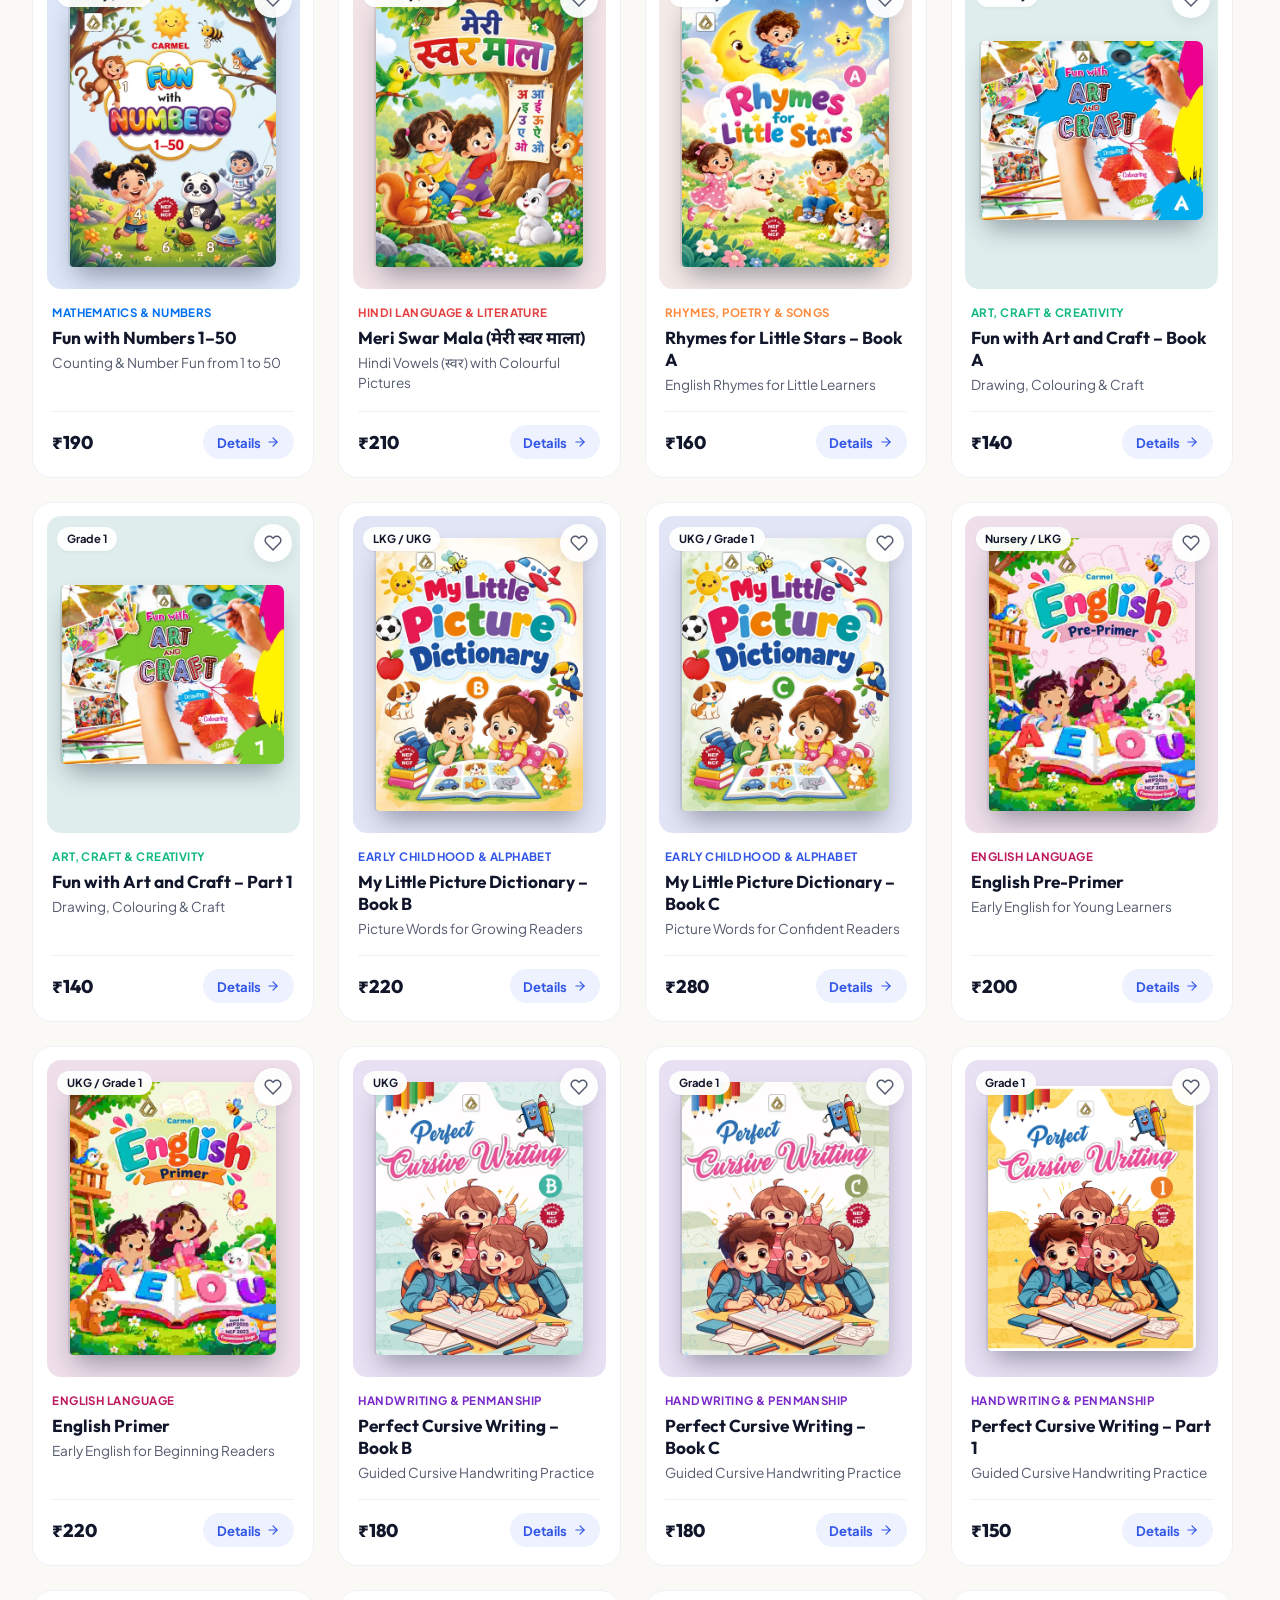
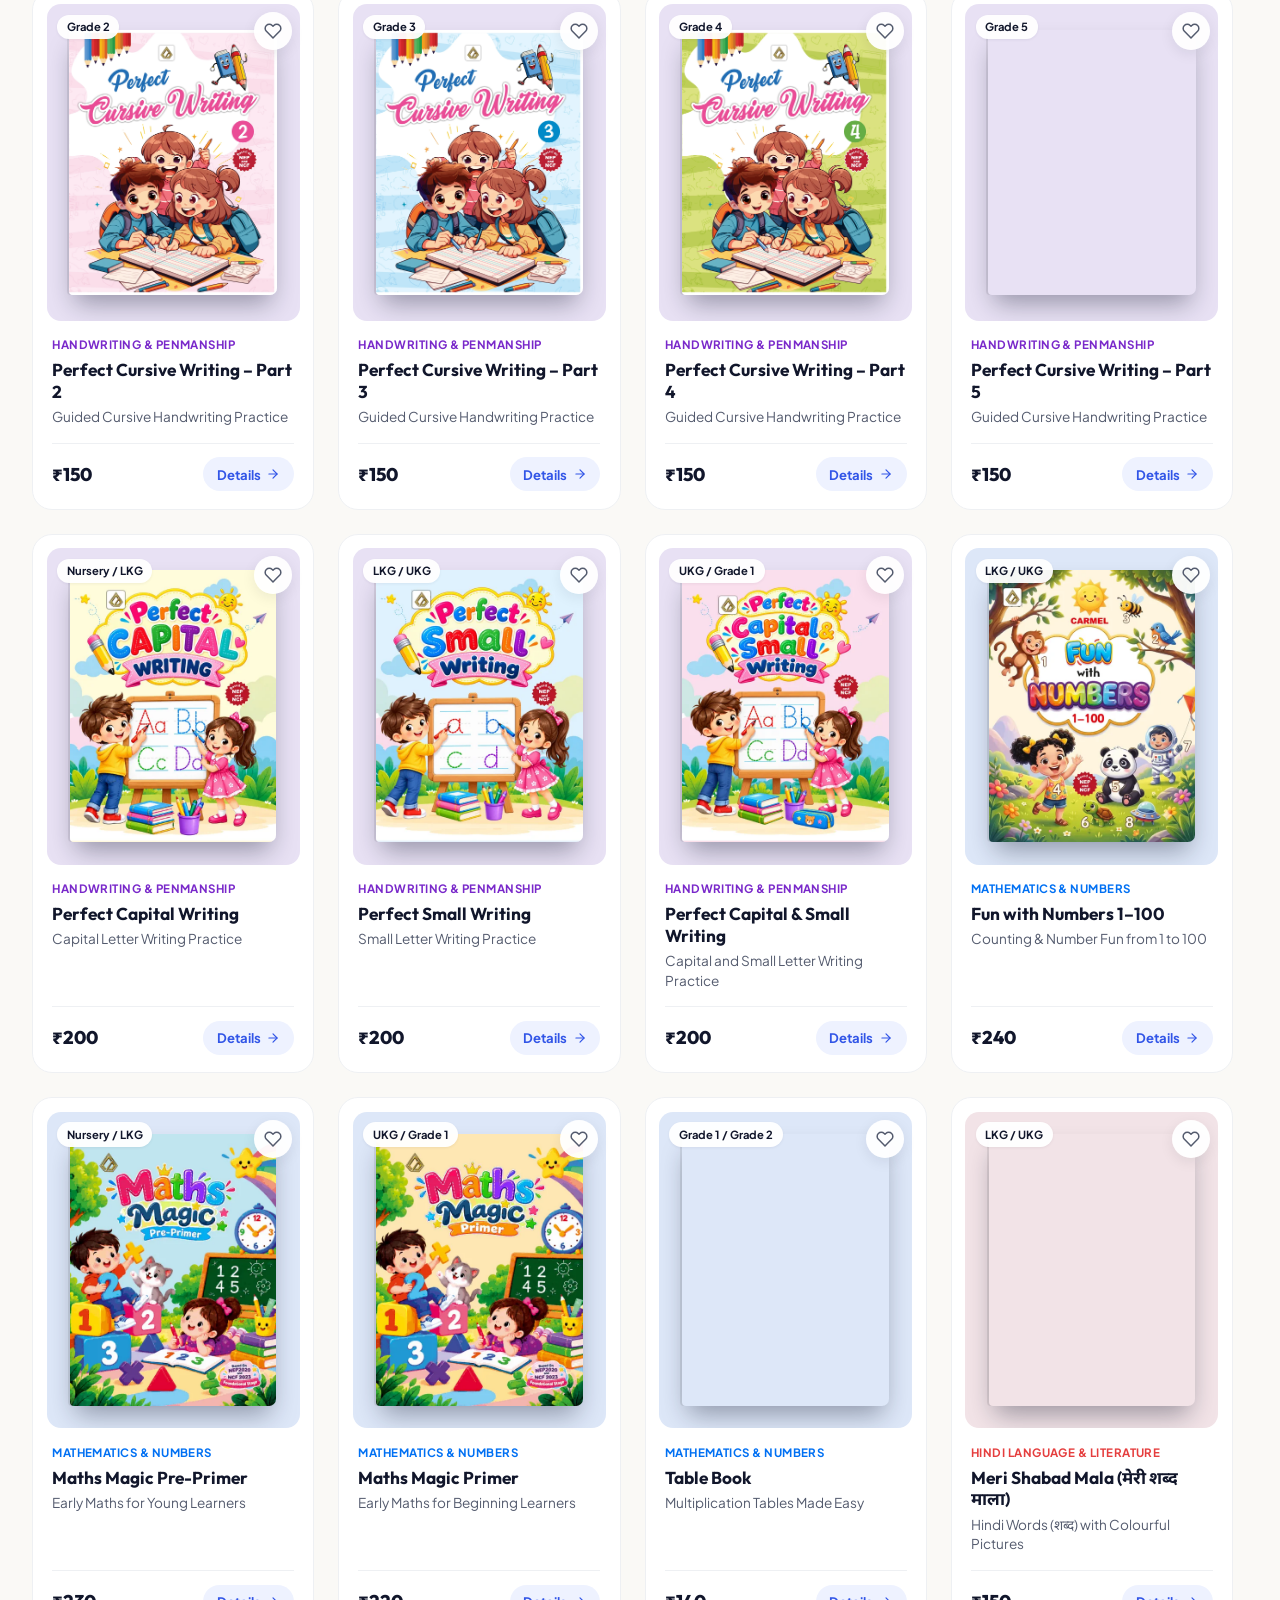
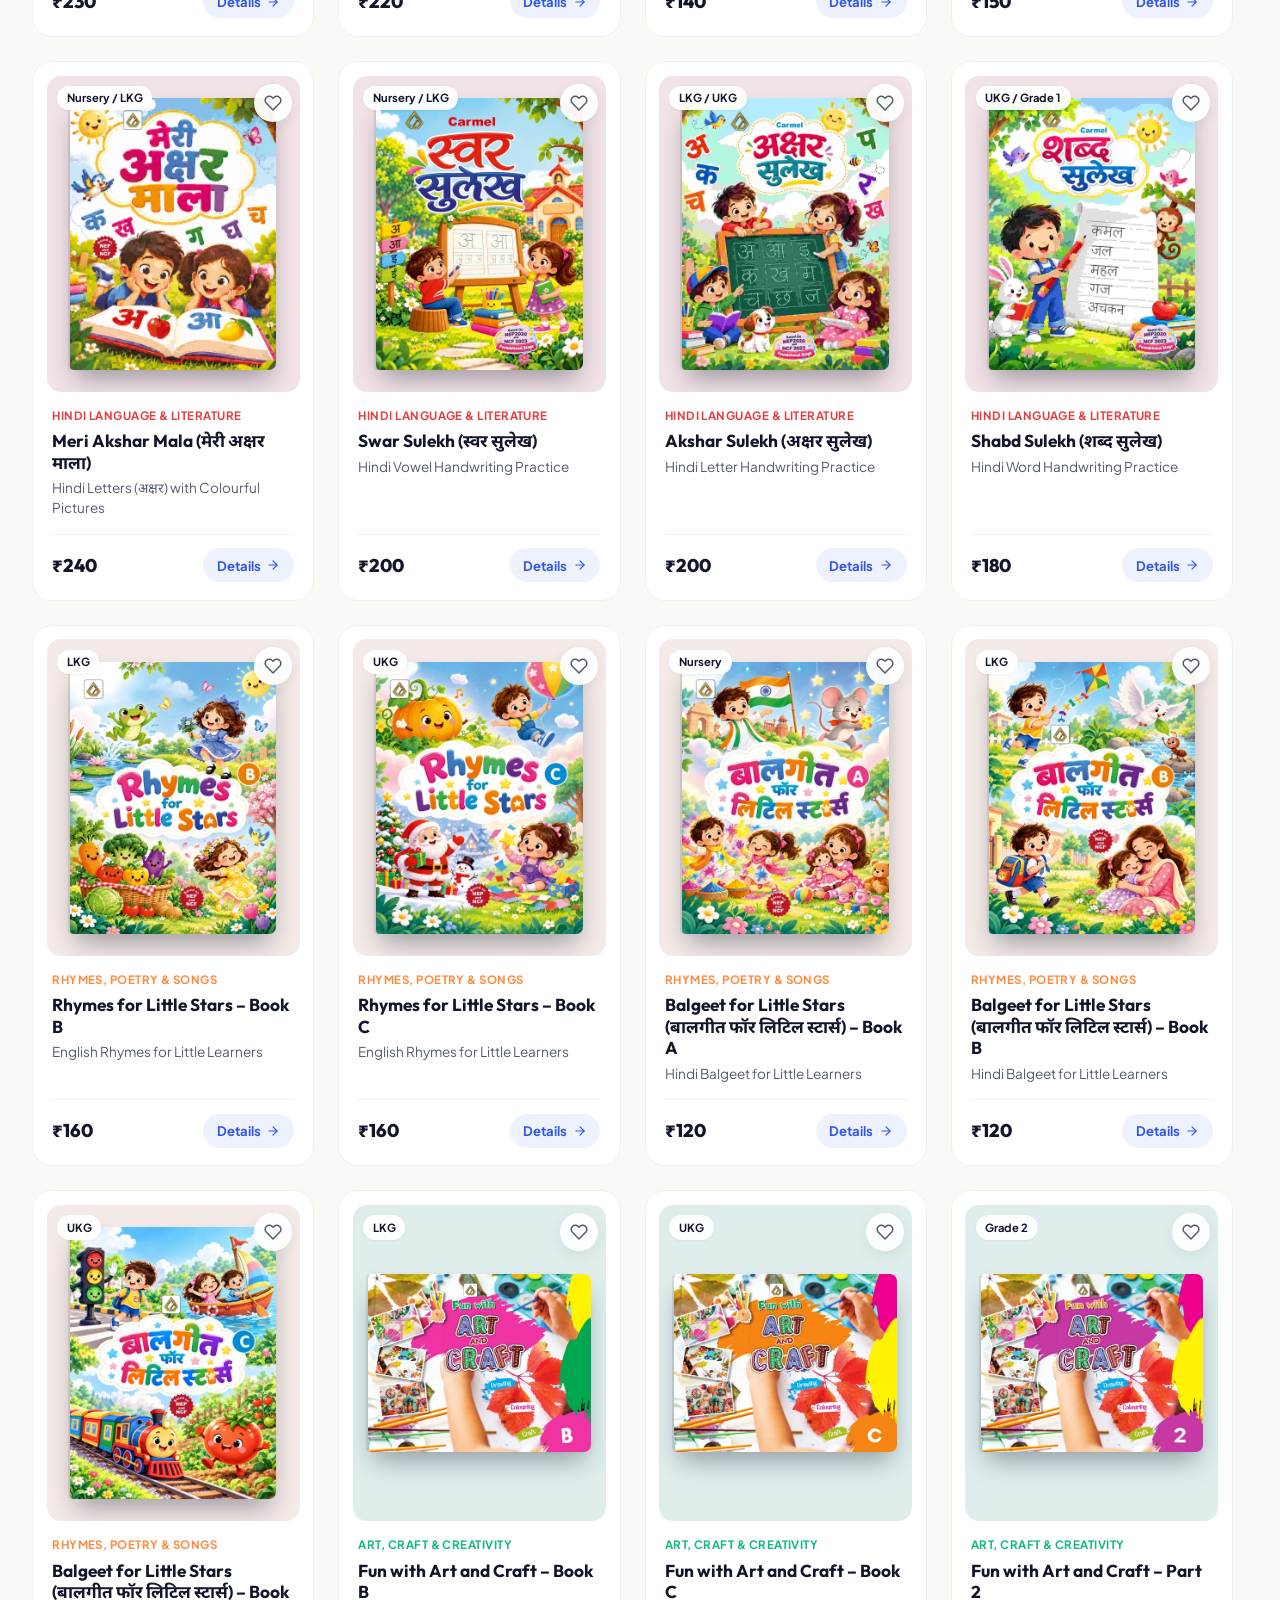
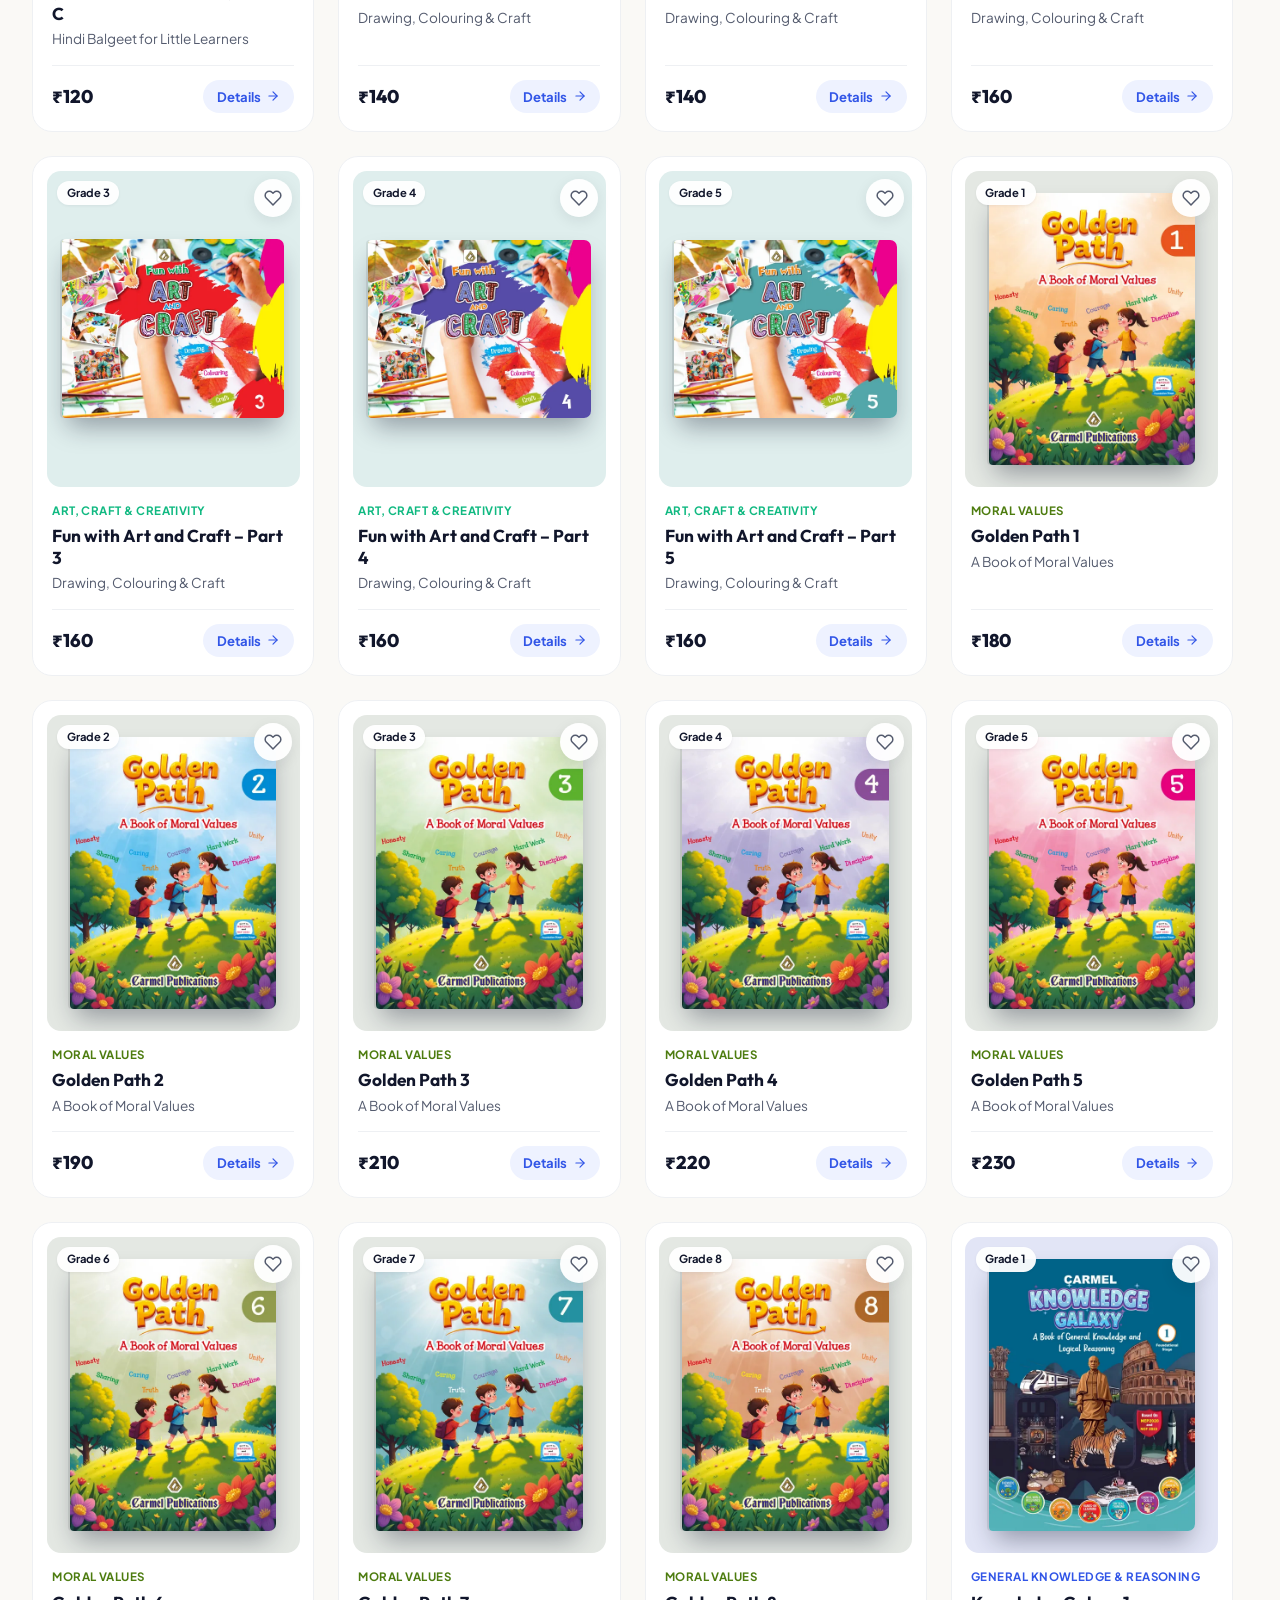
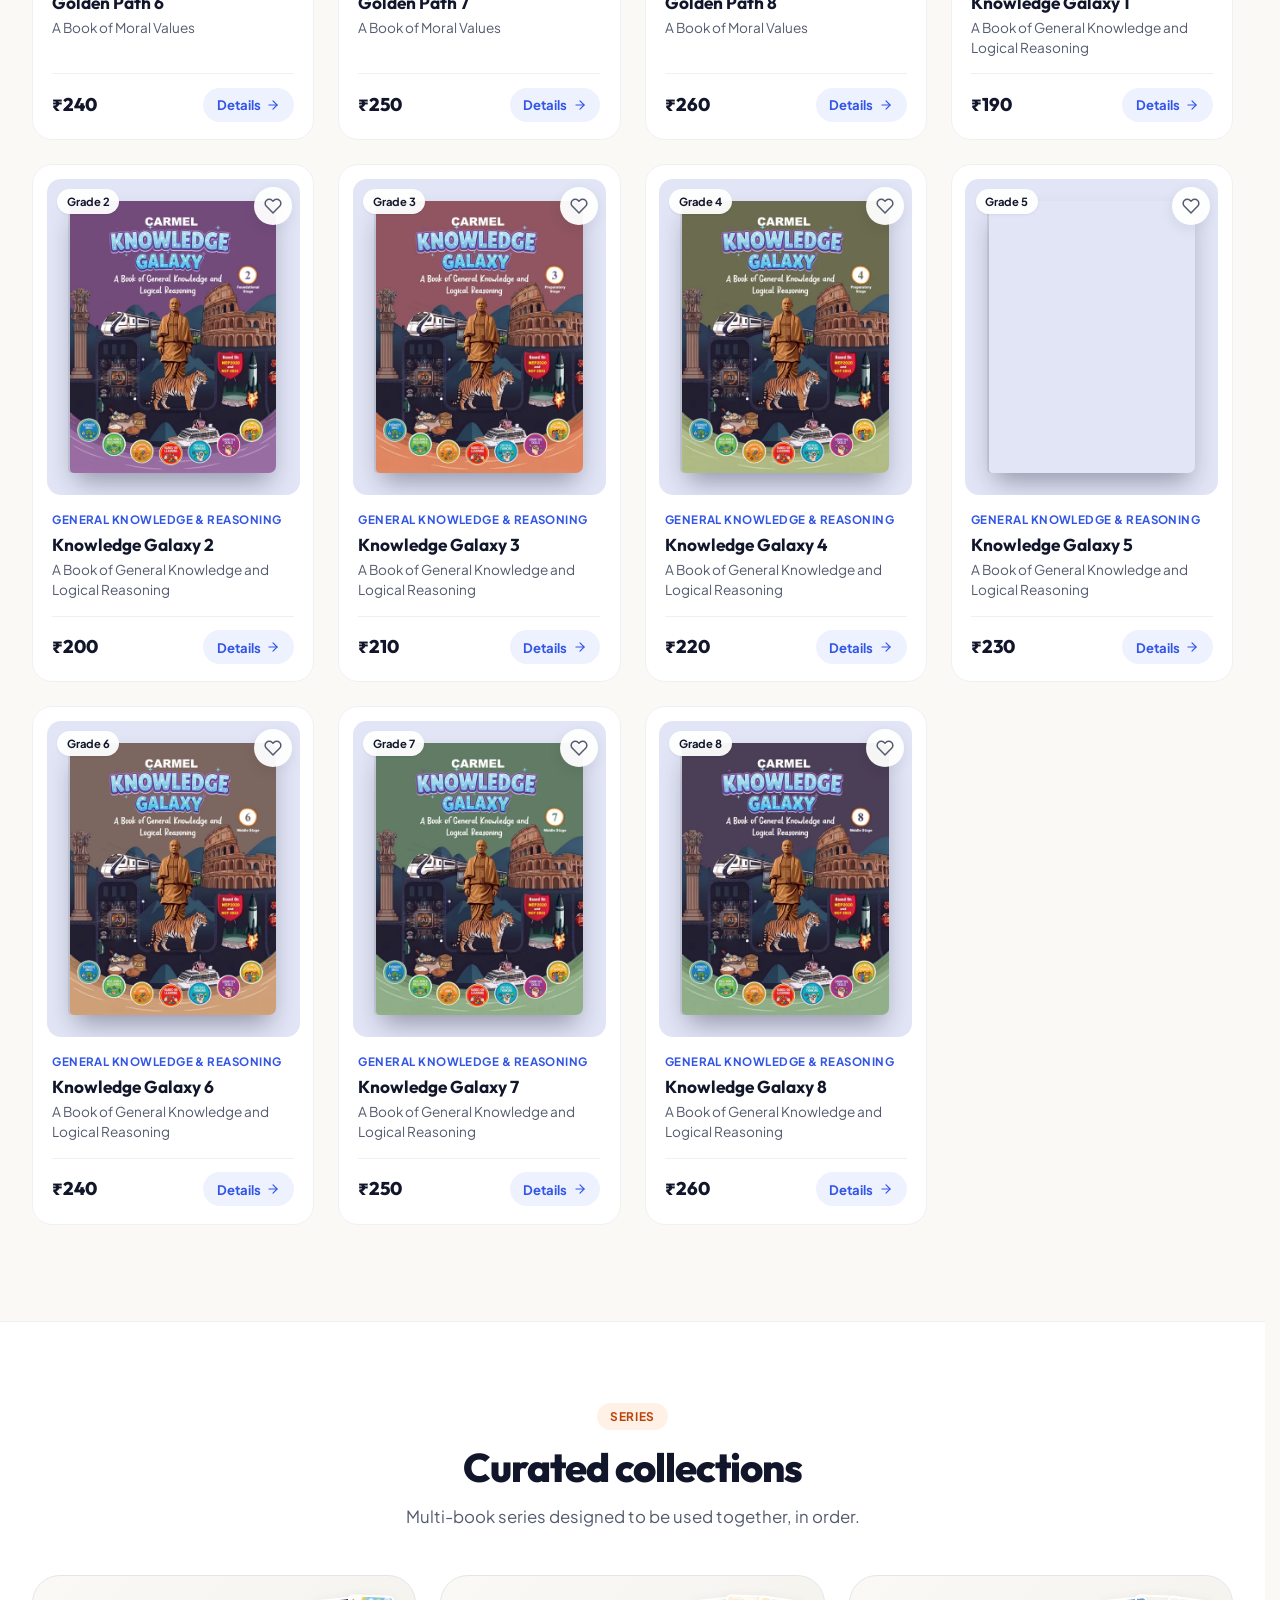
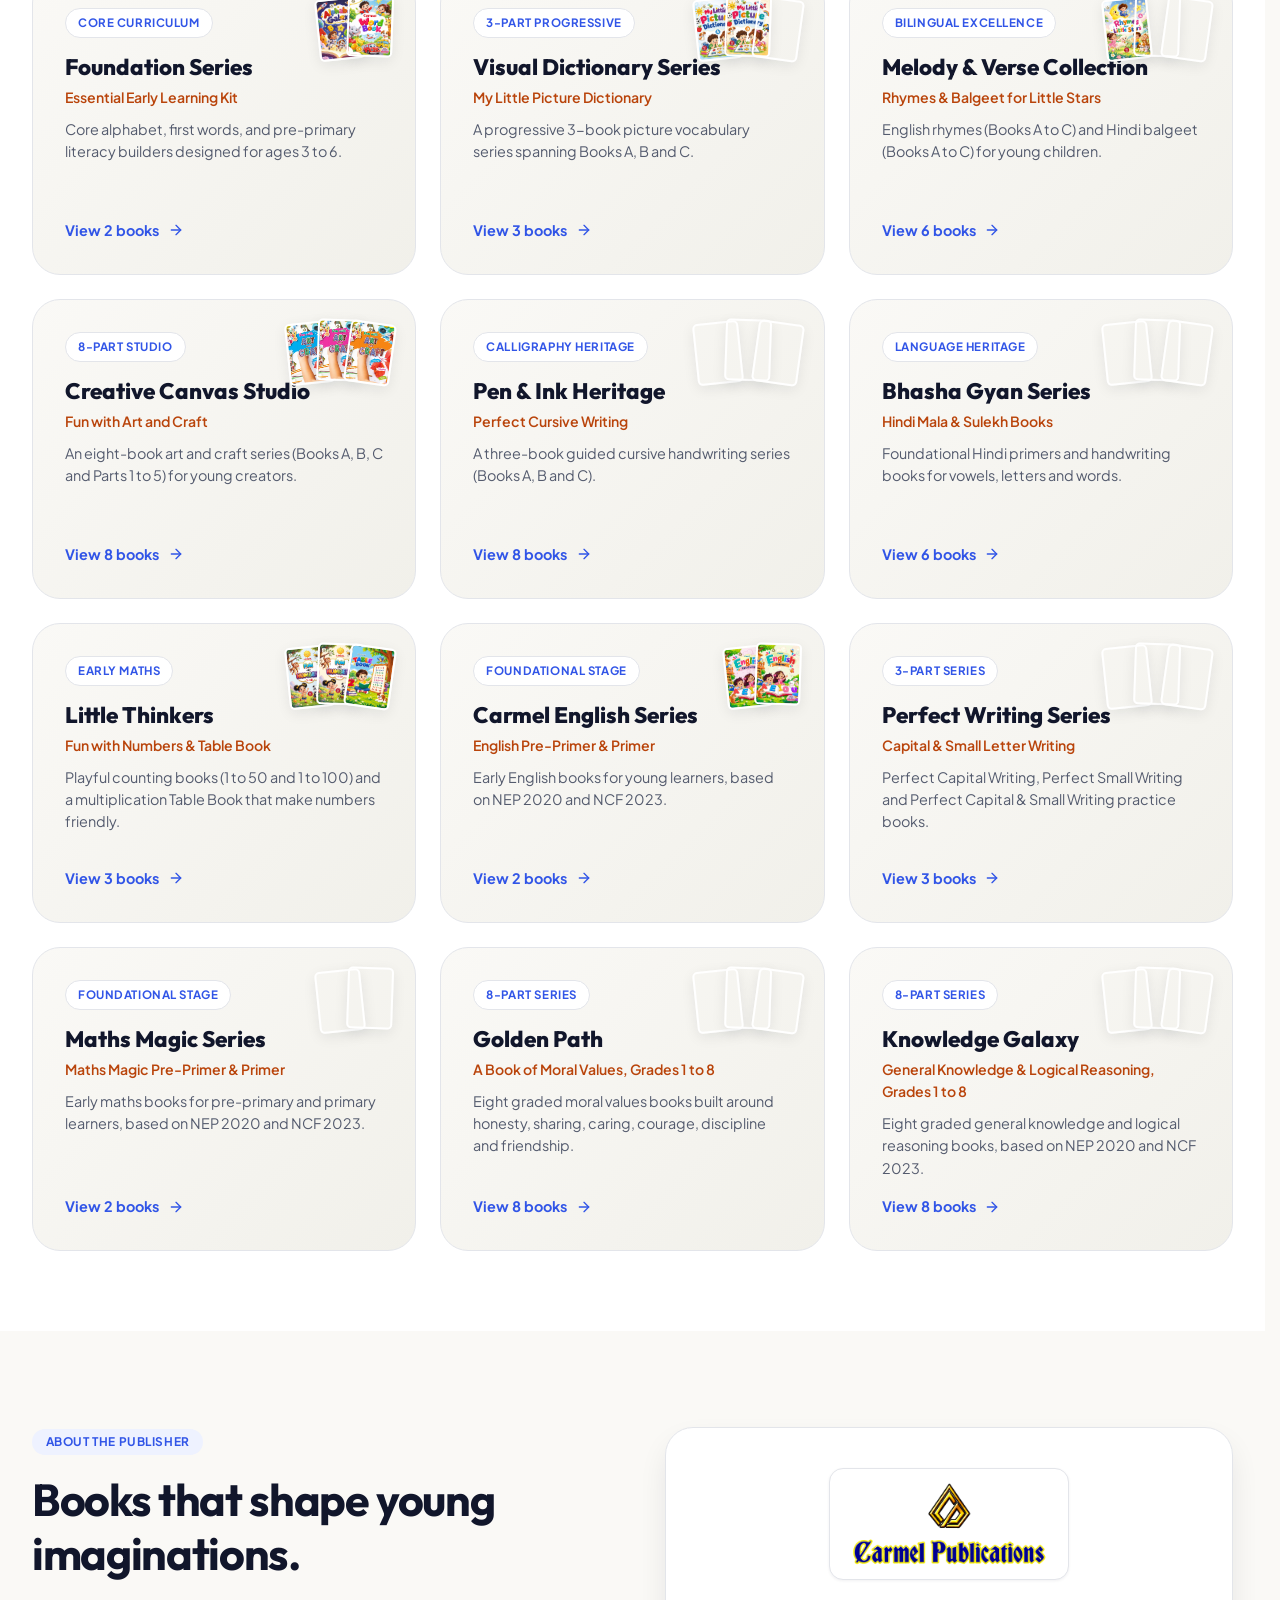
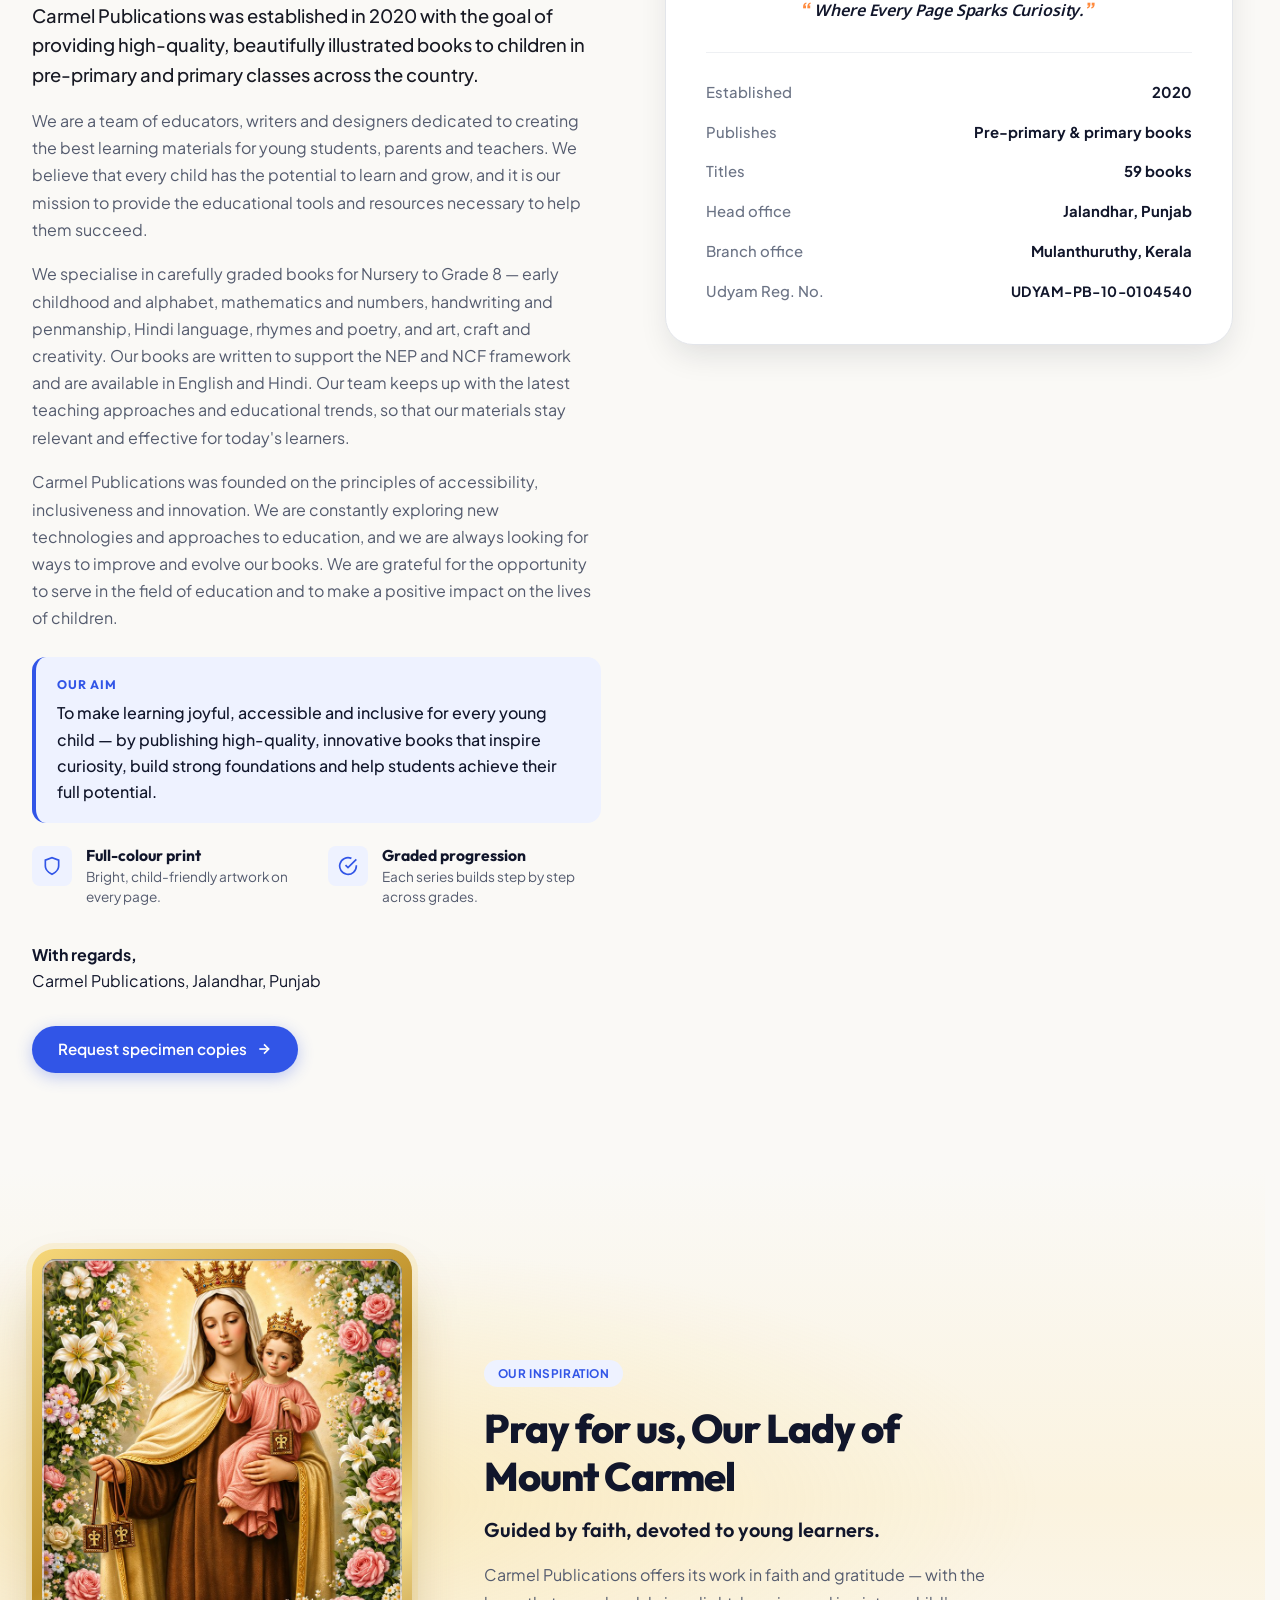
==== commit 7d1a1237: "style: update publisher badge tagline and improve responsive styling" ====
--- a/index.html
+++ b/index.html
@@ -418,9 +418,10 @@
         <div class="about-visual-box reveal">
           <div class="publisher-badge-card">
             <img src="assets/img/logo.png" alt="Carmel Publications" class="pub-logo-large" width="240" height="103">
-            <div>
-              <p class="pub-address-text" style="text-align:center;">Inspiring curiosity, one page at a time</p>
-            </div>
+            <p class="pub-tagline">
+              <span class="pub-tagline-quote">“</span>Where Every Page Sparks Curiosity.<span
+                class="pub-tagline-quote">”</span>
+            </p>
           </div>
           <dl class="pub-meta-list">
             <div class="pub-meta-row">
--- a/css/style.css
+++ b/css/style.css
@@ -1066,9 +1066,10 @@
 
 .about-visual-box { background: #fff; border: 1px solid var(--color-border); border-radius: var(--radius-xl); padding: 2.5rem; box-shadow: var(--shadow-lg); }
 .publisher-badge-card { display: flex; flex-direction: column; align-items: center; justify-content: center; text-align: center; gap: 0.75rem; padding-bottom: 1.75rem; margin-bottom: 1.75rem; border-bottom: 1px solid var(--color-border-subtle); }
-.pub-logo-large { width: 240px; height: auto; flex-shrink: 0; display: block; margin: 0 auto; padding: 0.75rem 1.25rem; border: 1.5px solid var(--color-border); border-radius: var(--radius-md); background: #ffffff; box-shadow: var(--shadow-sm); }
+.pub-logo-large { width: 240px; max-width: 100%; height: auto; flex-shrink: 0; display: block; margin: 0 auto; padding: 0.75rem 1.25rem; border: 1.5px solid var(--color-border); border-radius: var(--radius-md); background: #ffffff; box-shadow: var(--shadow-sm); }
 .pub-name-headline { font-size: 1.45rem; font-weight: 800; color: var(--color-navy); }
-.pub-address-text { font-size: 0.9rem; margin-top: 0.2rem; }
+.pub-tagline, .pub-address-text { font-family: var(--font-body); font-size: 1rem; font-weight: 600; font-style: italic; color: var(--color-navy); letter-spacing: -0.01em; line-height: 1.45; text-align: center; margin: 0.25rem 0 0; }
+.pub-tagline-quote { color: var(--color-secondary); font-style: normal; font-weight: 800; font-size: 1.2em; vertical-align: -0.05em; padding: 0 0.08em; }
 .pub-meta-list { display: flex; flex-direction: column; gap: 1rem; }
 .pub-meta-row { display: flex; justify-content: space-between; align-items: baseline; gap: 1rem; font-size: 0.93rem; }
 .pub-meta-label { color: var(--color-text-light); font-weight: 500; }
@@ -1468,4 +1469,6 @@
   .hero-title { font-size: 2.25rem; }
   .shelf-item { flex-basis: 132px; }
   .modal-cover-stage { height: 300px; }
-}
+  .pub-logo-large { width: 200px; padding: 0.65rem 1rem; }
+  .pub-tagline, .pub-address-text { font-size: 0.92rem; }
+}
